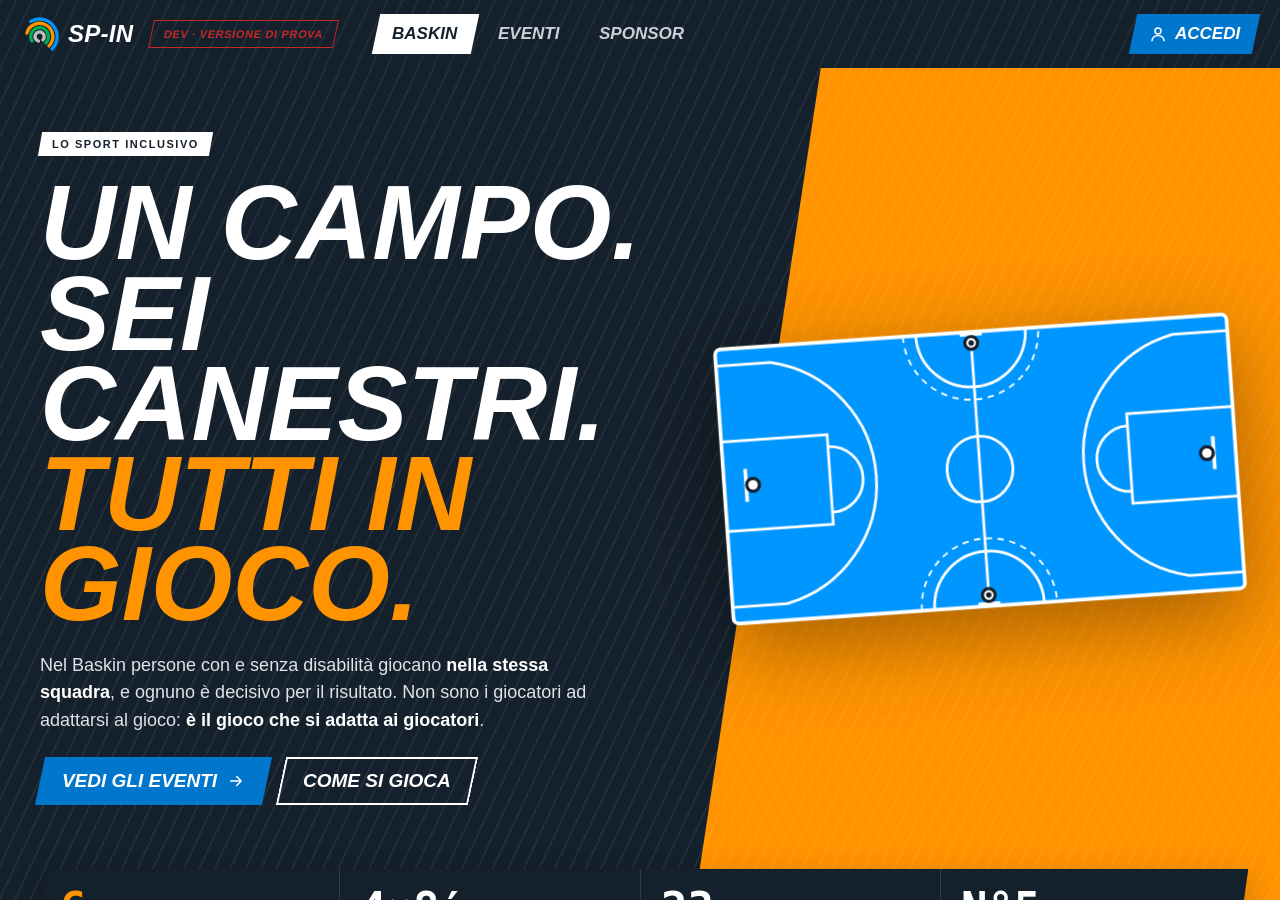
==== index.html @ 98b5864c "DEV 1.31.2-dev.2" ====
<!doctype html>
<!-- SP-IN · Copyright (c) 2026 Diego Cavalli. Tutti i diritti riservati. Autore: Diego Cavalli. È vietato copiare, modificare, distribuire o usare questo codice, in tutto o in parte, senza l'autorizzazione scritta dell'autore. -->
<html lang="it">
<head>
<meta charset="utf-8">
<meta name="viewport" content="width=device-width, initial-scale=1, viewport-fit=cover, user-scalable=no">
<title>SP-IN DEV</title>
<meta name="robots" content="noindex, nofollow">
<meta name="author" content="Diego Cavalli">
<meta name="copyright" content="© 2026 Diego Cavalli. Tutti i diritti riservati.">
<meta name="description" content="Amichevoli, tornei e campionati.">
<meta name="theme-color" content="#FFFFFF">
<meta name="mobile-web-app-capable" content="yes">
<meta name="apple-mobile-web-app-capable" content="yes">
<meta name="apple-mobile-web-app-title" content="SP-IN DEV">
<meta name="apple-mobile-web-app-status-bar-style" content="default">
<meta name="format-detection" content="telephone=no">
<link rel="manifest" href="manifest.webmanifest">
<link rel="icon" type="image/png" sizes="32x32" href="icons/dev/favicon-32.png">
<link rel="apple-touch-icon" href="icons/dev/apple-touch-icon.png">
<link rel="stylesheet" href="design-system/tokens.css">
<link rel="stylesheet" href="design-system/components.css">
<link rel="stylesheet" href="styles.css">
<link rel="stylesheet" href="platform.css">
<link rel="stylesheet" href="design-system/event-poster.css">
<link rel="stylesheet" href="design-system/events-tab.css">
<link rel="stylesheet" href="design-system/competition-page.css">
<link rel="stylesheet" href="design-system/landing.css">
<link rel="stylesheet" href="design-system/app-shell.css">
</head>
<body>
<div id="app"><div id="splash" style="position:fixed;inset:0;display:flex;flex-direction:column;align-items:center;justify-content:center;gap:14px;font:16px system-ui,-apple-system,sans-serif;color:#5A6670;text-align:center;padding:24px"><img src="icons/logo.png" alt="" width="88" height="88" style="opacity:.9"><span id="splash-t">Caricamento…</span></div></div>
<script>
/* Avvio sicuro (dalla 1.13.4 / 1.2.3): se l'app non parte entro 20 s (su iPad, dalla Home, a volte il database non si apre
   o un file non arriva) compare un messaggio con "Riprova" invece della pagina bianca. */
window.__bootT=setTimeout(function(){if(window.__booted)return;window.__bootFail&&window.__bootFail('avvio lento');
  if(window.__bootFail)return;var t=document.getElementById('splash-t');if(t)t.innerHTML='L\u2019app non si è aperta.<br><button onclick="location.reload()" style="margin-top:14px;font:inherit;font-weight:700;padding:12px 22px;border-radius:999px;border:0;background:#0077CC;color:#fff">Riprova</button>';},20000);
</script>
<div class="ov" id="ov" hidden></div>
<div id="rv"></div>
<div class="toasts" id="toasts"></div>
<script src="vendor/pdf-lib.min.js"></script>
<script src="design-system/event-poster.js"></script>
<script src="design-system/events-tab.js"></script>
<script src="design-system/competition-page.js"></script>
<script src="design-system/landing.js"></script>
<script src="app.js"></script>
</body>
</html>
---- design-system/tokens.css ----
/* SP-IN — tokens.css, generato da design-system/tokens.json.
   Includilo PRIMA di styles.css e platform.css. Non modificare a mano: si cambia tokens.json nel design system SP-IN e si rigenera. */

:root{
  --bg:#f4f6f7;
  --surface:#ffffff;
  --sunk:#e9ecef;
  --line:#d9dcdf;
  --line-strong:#848e97;
  --ink:#14202b;
  --muted:#5a6670;
  --primary:#0077cc;
  --primary-hover:#0063aa;
  --primary-soft:#dcefff;
  --primary-fill:#0077cc;
  --accent:var(--brand-orange);
  --accent-hover:#e08000;
  --accent-ink:#14202b;
  --focus:var(--brand-blue);
  --ok:#007a3d;
  --ok-soft:#ddf5e7;
  --ok-fill:#007a3d;
  --warn:#9a5800;
  --warn-soft:#ffefd9;
  --warn-fill:#9a5800;
  --crit:#c62828;
  --crit-soft:#fde4e2;
  --crit-fill:#c62828;
  --on-fill:#ffffff;
  --A:var(--primary);
  --A-soft:#dcefff;
  --A-ink:#a8540a;
  --B:var(--accent-hover);
  --B-soft:#ffefd9;
  --B-ink:#0b6e60;
  --scorebox:#14202b;
  --A-sb:#f0913a;
  --B-sb:#2bb39f;
  --blue:#1c3faa;
  --brand-blue:#0096ff;
  --brand-orange:#ff9300;
  --brand-green:#00b050;
  --brand-grey:#bfbfbf;
  --bm1:#5aa9e6;
  --bm3:#9aa6b0;
  --bm5:#2e9e6a;
  --shadow-1:0 1px 2px rgba(20,32,43,.06),0 1px 1px rgba(20,32,43,.04);
  --shadow-2:0 4px 12px rgba(20,32,43,.08),0 1px 3px rgba(20,32,43,.06);
  --shadow-3:0 16px 40px rgba(20,32,43,.16),0 4px 10px rgba(20,32,43,.08);
}
@media (prefers-color-scheme: dark){
  :root:not([data-theme="light"]){color-scheme:dark;
  --bg:#0e161d;
  --surface:#14202b;
  --sunk:#0b1218;
  --line:#2a3946;
  --line-strong:#617080;
  --ink:#e9ecef;
  --muted:#9aa6b0;
  --primary:#1a8ce6;
  --primary-hover:#3daeff;
  --primary-soft:#0e2c44;
  --primary-fill:#1a8ce6;
  --accent-hover:#ffa733;
  --accent-ink:#14202b;
  --ok:#2fc774;
  --ok-soft:#0f2e1d;
  --ok-fill:#2fc774;
  --warn:#ffb347;
  --warn-soft:#3a2810;
  --warn-fill:#ffb347;
  --crit:#f2685e;
  --crit-soft:#3a1614;
  --crit-fill:#e72113;
  --on-fill:#ffffff;
  --A:var(--primary-hover);
  --A-soft:#0e2c44;
  --A-ink:#f0913a;
  --B-soft:#3a2810;
  --B-ink:#2bb39f;
  --scorebox:#14202b;
  --A-sb:#f0913a;
  --B-sb:#2bb39f;
  --blue:#7c98f2;
  --bm1:#9bcbf2;
  --bm3:#5a6670;
  --bm5:#4cc88e;
  --shadow-1:0 1px 2px rgba(0,0,0,.3);
  --shadow-2:0 4px 12px rgba(0,0,0,.35);
  --shadow-3:0 16px 40px rgba(0,0,0,.5);
  }
}
:root[data-theme="dark"]{color-scheme:dark;
  --bg:#0e161d;
  --surface:#14202b;
  --sunk:#0b1218;
  --line:#2a3946;
  --line-strong:#617080;
  --ink:#e9ecef;
  --muted:#9aa6b0;
  --primary:#1a8ce6;
  --primary-hover:#3daeff;
  --primary-soft:#0e2c44;
  --primary-fill:#1a8ce6;
  --accent-hover:#ffa733;
  --accent-ink:#14202b;
  --ok:#2fc774;
  --ok-soft:#0f2e1d;
  --ok-fill:#2fc774;
  --warn:#ffb347;
  --warn-soft:#3a2810;
  --warn-fill:#ffb347;
  --crit:#f2685e;
  --crit-soft:#3a1614;
  --crit-fill:#e72113;
  --on-fill:#ffffff;
  --A:var(--primary-hover);
  --A-soft:#0e2c44;
  --A-ink:#f0913a;
  --B-soft:#3a2810;
  --B-ink:#2bb39f;
  --scorebox:#14202b;
  --A-sb:#f0913a;
  --B-sb:#2bb39f;
  --blue:#7c98f2;
  --bm1:#9bcbf2;
  --bm3:#5a6670;
  --bm5:#4cc88e;
  --shadow-1:0 1px 2px rgba(0,0,0,.3);
  --shadow-2:0 4px 12px rgba(0,0,0,.35);
  --shadow-3:0 16px 40px rgba(0,0,0,.5);
}

/* scale: corpi, spazi, raggi, larghezze, font */
:root{
  --space-2:2px;
  --space-4:4px;
  --space-8:8px;
  --space-12:12px;
  --space-16:16px;
  --space-20:20px;
  --space-24:24px;
  --space-32:32px;
  --space-40:40px;
  --space-48:48px;
  --radius-xs:4px;
  --radius-sm:8px;
  --radius-md:12px;
  --radius-lg:16px;
  --radius-xl:24px;
  --radius-pill:999px;
  --radius-round:50%;
  --display-w:87.5%;
  --num-w:75%;
  --fs-11:11px;
  --fs-12:12px;
  --fs-13:13px;
  --fs-14:14px;
  --fs-15:15px;
  --fs-17:17px;
  --fs-20:20px;
  --fs-24:24px;
  --fs-30:30px;
  --fs-42:42px;
  --fs-60:60px;
  --font-display:"Archivo", "Helvetica Neue", Helvetica, Arial, system-ui, sans-serif;
  --font-body:"Archivo", "Helvetica Neue", Helvetica, Arial, system-ui, -apple-system, "Segoe UI", sans-serif;
  --font-mono:"JetBrains Mono", ui-monospace, Menlo, monospace;
}

/* compatibilità: i nomi vecchi puntano ai nuovi. Toglili man mano che il codice usa i nomi nuovi. */
:root{
  --A-tx:var(--A-ink);
  --B-tx:var(--B-ink);
  --display:var(--font-display);
  --body:var(--font-body);
  --mono:var(--font-mono);
  --ease:cubic-bezier(.2,.8,.2,1);
}
---- design-system/components.css ----
/* SP-IN — componenti. Una sola definizione per componente; ogni valore viene da tokens.css (colori, --fs-*, --space-*, --radius-*). */
:root{--ease:cubic-bezier(.2,.8,.2,1);--display:var(--font-display);--body:var(--font-body);--mono:var(--font-mono)}

/* base */
body{font-family:var(--body);font-size:var(--fs-15);line-height:1.3;color:var(--ink);background:var(--bg)}
button{font:inherit;color:inherit;cursor:pointer;touch-action:manipulation}
:is(button,input,select,textarea,a):focus-visible{outline:3px solid var(--focus);outline-offset:2px}
.lbl{font-size:var(--fs-11);font-weight:700;letter-spacing:.14em;text-transform:uppercase;color:var(--muted)}

/* Button */
.btn{display:inline-flex;align-items:center;justify-content:center;gap:var(--space-8);height:44px;padding:0 var(--space-20);border:1.5px solid var(--line-strong);border-radius:var(--radius-pill);background:var(--surface);color:var(--ink);font-size:var(--fs-15);font-weight:700;white-space:nowrap;transition:background-color .12s var(--ease),border-color .12s var(--ease),transform .12s var(--ease)}
.btn svg{width:18px;height:18px}
.btn:active:not([disabled]){transform:scale(.97)}
.btn[disabled]{opacity:.45;cursor:not-allowed}
.btn.big{height:52px;font-size:var(--fs-17)}
.btn.primary{background:var(--primary-fill);border-color:var(--primary-fill);color:var(--on-fill)}
.btn:is(.primary,.go,.danger):hover:not([disabled]){filter:brightness(.85)}
.btn.accent{background:var(--accent);border-color:var(--accent);color:var(--accent-ink)}
.btn.accent:hover:not([disabled]){background:var(--accent-hover);border-color:var(--accent-hover)}
.btn.go{background:var(--ok-fill);border-color:var(--ok-fill);color:var(--on-fill)}
.btn.danger{background:var(--crit-fill);border-color:var(--crit-fill);color:var(--on-fill)}
.btn.ghost{background:transparent;border-color:transparent;color:var(--primary)}

/* Chip */
.chip{display:inline-flex;align-items:center;gap:var(--space-4);padding:var(--space-4) var(--space-8);border-radius:var(--radius-pill);background:var(--sunk);color:var(--muted);font-size:var(--fs-12);font-weight:700;letter-spacing:.02em;white-space:nowrap}
.chip.ok{background:var(--ok-soft);color:var(--ok)}
.chip.warn{background:var(--warn-soft);color:var(--warn)}
.chip.crit{background:var(--crit-soft);color:var(--crit)}
.chip.pre{background:var(--primary-soft);color:var(--primary-hover);padding:2px var(--space-8);font-size:var(--fs-11);margin-left:var(--space-4)}

/* Card */
.card{background:var(--surface);border:1px solid var(--line);border-radius:var(--radius-lg);padding:var(--space-20);box-shadow:var(--shadow-1)}

/* Field */
.field{display:flex;flex-direction:column;gap:var(--space-4);min-width:0}
.field label{font-size:var(--fs-12);font-weight:700;color:var(--muted)}
.field :is(input,select,textarea){width:100%;min-width:0;height:44px;padding:0 var(--space-12);border:1.5px solid var(--line-strong);border-radius:var(--radius-md);background:var(--surface);color:var(--ink);font:inherit}
.field textarea{height:auto;padding:var(--space-8) var(--space-12);line-height:1.4;resize:none}
.field :is(input,select,textarea):focus{outline:none;border-color:var(--focus);box-shadow:0 0 0 3px var(--primary-soft)}

/* Segmented */
.seg{display:inline-flex;border:1px solid var(--line-strong);border-radius:var(--radius-sm);overflow:hidden}
.seg button{height:34px;min-width:34px;padding:0 var(--space-8);border:0;background:transparent;color:var(--muted);font-size:var(--fs-13);font-weight:700}
.seg button[aria-pressed="true"]{background:var(--primary-fill);color:var(--on-fill)}
.seg.tabs{display:flex;width:100%;gap:var(--space-4);padding:var(--space-4);border:0;border-radius:var(--radius-md);background:var(--sunk)}
.seg.tabs button{flex:1;height:40px;border-radius:var(--radius-sm);font-size:var(--fs-14)}
.seg.tabs button[aria-pressed="true"]{background:var(--surface);color:var(--primary-hover);box-shadow:var(--shadow-1)}

/* TabBar */
.tabbar{display:grid;grid-template-columns:repeat(4,1fr);background:var(--surface);border-top:1px solid var(--line)}
.tabbar a{display:flex;flex-direction:column;align-items:center;gap:var(--space-2);padding:var(--space-8) 0;color:var(--muted);text-decoration:none;font-size:var(--fs-12);font-weight:700}
.tabbar a svg{width:24px;height:24px}
.tabbar a[aria-current="page"]{color:var(--primary)}

/* TopBar */
.pbar{display:flex;align-items:center;gap:var(--space-12);height:60px;padding:0 var(--space-16);background:var(--surface);border-bottom:1px solid var(--line)}
.pbar .brand{display:flex;align-items:center;gap:var(--space-8);color:var(--ink);text-decoration:none;min-width:0}
.pbar .logo{width:40px;height:40px;flex:none}
.pbar .bt{display:flex;flex-direction:column;line-height:1.1;min-width:0}
.pbar .bt b{font-family:var(--display);font-stretch:var(--display-w);font-size:var(--fs-20);font-weight:800;white-space:nowrap}
.pbar .sp{flex:1}

/* Scoreline (dentro la scorebox, scura in entrambi i temi) */
.scorebox{display:flex;flex-direction:column;align-items:center;gap:var(--space-8);padding:var(--space-12);border-radius:var(--radius-lg);background:var(--scorebox);color:var(--on-fill)}
.scoreline{display:grid;grid-template-columns:1fr auto 1fr;align-items:end;gap:var(--space-8);width:100%}
.scoreline .s{display:flex;flex-direction:column;align-items:center}
.scoreline .s small{font-size:var(--fs-12);font-weight:700;letter-spacing:.08em;text-transform:uppercase}
/* nomi sopra il punteggio: colore maglia chiaro (--A-dk da setTeamColors), la scorebox è scura in entrambi i temi */
.sA small{color:var(--A-dk,var(--A-sb))} .sB small{color:var(--B-dk,var(--B-sb))}
.scoreline .s b{font-family:var(--mono);font-size:var(--fs-60);line-height:.9;letter-spacing:-.04em;font-variant-numeric:tabular-nums}
.scoreline .c{font-family:var(--mono);font-size:var(--fs-42);line-height:1;opacity:.5;padding-bottom:var(--space-4)}

/* Tile (giocatore nel referto) */
.tile{position:relative;display:flex;flex-direction:column;gap:clamp(var(--space-2),.45vh,var(--space-4));min-width:0;min-height:clamp(84px,14vh,118px);padding:clamp(var(--space-4),.9vh,var(--space-8)) var(--space-12);border:2px solid var(--line-strong);border-radius:var(--radius-md);background:var(--surface);text-align:left;overflow:hidden}
.tile .top{display:flex;align-items:flex-start;justify-content:space-between;gap:var(--space-4)}
.tile .big{font-family:var(--mono);font-size:clamp(var(--fs-30),4.6vh,var(--fs-42));font-weight:700;line-height:.9;letter-spacing:-.04em;font-variant-numeric:tabular-nums}
.tile .pn{font-size:var(--fs-14);font-weight:700;white-space:nowrap;overflow:hidden;text-overflow:ellipsis}
.tile .rl{padding:2px var(--space-4);border-radius:var(--radius-xs);background:var(--sunk);color:var(--muted);font-size:var(--fs-11);font-weight:700}
.tile .meta{display:flex;align-items:center;justify-content:space-between;gap:var(--space-8);margin-top:auto}
.tile .pts{font-family:var(--mono);font-size:var(--fs-17);font-weight:700}
/* decina nel colore del contorno delle card in campo (colore maglia da setTeamColors) */
.tA .tile .big b{color:color-mix(in srgb,var(--A) 55%,var(--line))} .tB .tile .big b{color:color-mix(in srgb,var(--B) 55%,var(--line))}
.tile.sm{min-height:clamp(52px,8.6vh,72px);padding:var(--space-4) var(--space-8);background:var(--sunk);border-color:transparent}
.tile.sm .big{font-size:clamp(var(--fs-20),3.2vh,var(--fs-24))}
.tile.todo{border-style:dashed;border-color:var(--warn);background:var(--warn-soft)}
.tile.out{border-color:var(--crit);background:var(--crit-soft)}
.tile.out .big{opacity:.55;text-decoration:line-through 3px var(--crit)}
.tile .flag{position:absolute;bottom:var(--space-8);right:var(--space-8);padding:2px var(--space-4);border-radius:var(--radius-xs);font-size:var(--fs-11);font-weight:700}
.tile .flag.w{background:var(--warn-fill);color:var(--on-fill)}
.tile .flag.c{background:var(--crit-fill);color:var(--on-fill)}

/* Toast */
.toast{display:inline-block;max-width:560px;padding:var(--space-12) var(--space-20);border-radius:var(--radius-pill);background:var(--ink);color:var(--surface);font-size:var(--fs-14);font-weight:700;text-align:center;box-shadow:var(--shadow-3)}
.toast.ok{background:var(--ok-fill);color:var(--on-fill)}
.toast.warn{background:var(--warn-fill);color:var(--on-fill)}
.toast.crit{background:var(--crit-fill);color:var(--on-fill)}

/* Sheet (dialogo) */
.sheet{display:flex;flex-direction:column;gap:var(--space-16);width:min(760px,calc(100vw - 24px));max-height:92%;overflow:auto;padding:var(--space-20) var(--space-24) var(--space-24);border-radius:var(--radius-xl) var(--radius-xl) 0 0;background:var(--surface);box-shadow:var(--shadow-3)}
.sheet.center{width:min(560px,calc(100vw - 24px));border-radius:var(--radius-xl)}
.sheet h3{margin:0;font-family:var(--display);font-stretch:var(--display-w);font-size:var(--fs-20)}
.sheet .acts{display:flex;justify-content:flex-end;gap:var(--space-8)}

/* Table */
.tbl{width:100%;border-collapse:separate;border-spacing:0;overflow:hidden;border:1px solid var(--line);border-radius:var(--radius-md);background:var(--surface)}
.tbl th{padding:var(--space-8);background:var(--sunk);color:var(--muted);font-size:var(--fs-11);font-weight:700;letter-spacing:.08em;text-transform:uppercase;text-align:left}
.tbl td{padding:var(--space-8);border-top:1px solid var(--line);vertical-align:middle}
.tbl td.n{font-family:var(--mono);font-weight:700;text-align:right;font-variant-numeric:tabular-nums}

/* Icon */
.ico{width:24px;height:24px;flex:none}
---- styles.css ----
/* SP-IN · Copyright (c) 2026 Diego Cavalli. Tutti i diritti riservati.
   Autore: Diego Cavalli. È vietato copiare, modificare, distribuire o usare questo codice, in tutto o in parte, senza l'autorizzazione scritta dell'autore. */
@font-face{font-family:"Archivo";font-weight:100 900;font-stretch:62% 125%;font-display:swap;src:url(fonts/archivo.woff2) format("woff2")}
@font-face{font-family:"JetBrains Mono";font-weight:100 800;font-display:swap;src:url(fonts/jetbrains-mono.woff2) format("woff2")}

:root{
  --top-extra:0px;--top-pad:calc(env(safe-area-inset-top,0px) + var(--top-extra,0px));
}
*{box-sizing:border-box;-webkit-tap-highlight-color:transparent}
html,body{margin:0;height:100%;overflow:hidden;background:var(--bg);color:var(--ink);overscroll-behavior:none}
body{font-family:var(--font-body);font-size:var(--fs-15);line-height:1.3;-webkit-user-select:none;user-select:none;-webkit-text-size-adjust:100%}
input,textarea,select{-webkit-user-select:text;user-select:text}
button{font:inherit;color:inherit;cursor:pointer;touch-action:manipulation}
button:focus-visible,input:focus-visible,select:focus-visible,textarea:focus-visible{outline:3px solid var(--focus);outline-offset:2px}
#app{position:fixed;inset:0;display:flex;flex-direction:column;padding:var(--top-pad) env(safe-area-inset-right,0px) env(safe-area-inset-bottom,0px) env(safe-area-inset-left,0px);background:var(--bg)}
#app>*{flex:none}
#app>.fill{flex:1;min-height:0}
/* ---------- App primitives ---------- */
.statusbar{height:24px;display:flex;justify-content:space-between;align-items:center;padding:0 var(--space-24);font-size:var(--fs-12);font-weight:700;color:var(--ink)}
.appbar{height:60px;display:flex;align-items:center;gap:var(--space-16);padding:0 var(--space-16);border-bottom:1px solid var(--line);background:var(--surface)}
.mark{width:34px;height:34px;border-radius:var(--radius-sm);background:var(--ink);color:var(--surface);display:grid;place-items:center;font-family:var(--font-display);font-stretch:var(--display-w);font-weight:700;font-size:var(--fs-20)}
.apptitle{display:flex;flex-direction:column;line-height:1.15}
.apptitle b{font-size:var(--fs-17)}
.apptitle small{color:var(--muted);font-size:var(--fs-12)}
.grow{flex:1}







.saved{font-size:var(--fs-12);color:var(--muted);display:flex;align-items:center;gap:var(--space-8)}
.saved i{width:8px;height:8px;border-radius:var(--radius-round);background:var(--ok);display:inline-block}




.pendot{width:10px;height:10px;border-radius:var(--radius-round);display:inline-block;flex:none}
.pendot.red{background:var(--crit)} .pendot.blue{background:var(--blue)}

.num{font-family:var(--font-display);font-stretch:var(--display-w);font-variant-numeric:tabular-nums}

/* ---------- Home ---------- */
.home{padding:var(--space-32) var(--space-40);display:grid;grid-template-columns:1.25fr 1fr;gap:var(--space-32);}
.home h2{font-family:var(--font-display);font-stretch:var(--display-w);font-size:var(--fs-30);margin:0 0 var(--space-4)}

.live-card{display:flex;flex-direction:column;gap:var(--space-16);border:2px solid var(--ink)}
.lc-teams{display:grid;grid-template-columns:1fr auto 1fr;align-items:center;gap:var(--space-16)}
.lc-teams .t{display:flex;flex-direction:column;gap:var(--space-2)}
.lc-teams .t:last-child{text-align:right}
.lc-teams b.n{font-family:var(--font-display);font-stretch:var(--display-w);font-size:var(--fs-60);line-height:.9}
.list{display:flex;flex-direction:column;gap:var(--space-12)}
.row{display:flex;align-items:center;gap:var(--space-16);padding:var(--space-12) var(--space-16);border:1px solid var(--line);border-radius:var(--radius-md);background:var(--surface)}
.row .d{font-family:var(--font-display);font-stretch:var(--display-w);font-size:var(--fs-20);font-weight:700;width:52px;text-align:center;line-height:1}
.row .d small{display:block;font-size:var(--fs-12);font-family:var(--font-body);color:var(--muted);font-weight:400}

/* ---------- Setup ---------- */
.setup{display:grid;grid-template-columns:230px 1fr;}
.steps{border-right:1px solid var(--line);padding:var(--space-20) var(--space-16);display:flex;flex-direction:column;gap:var(--space-8);background:var(--surface)}
.step{display:flex;gap:var(--space-12);align-items:center;padding:var(--space-12) var(--space-12);border-radius:var(--radius-md);border:0;background:transparent;text-align:left;font-weight:700}
.step .n{width:26px;height:26px;border-radius:var(--radius-round);display:grid;place-items:center;background:var(--sunk);font-size:var(--fs-13);flex:none}
.step[aria-current="true"]{background:var(--sunk)}
.step[aria-current="true"] .n{background:var(--ink);color:var(--surface)}
.step.done .n{background:var(--ok);color:var(--on-fill)}
.step small{display:block;font-weight:400;color:var(--muted);font-size:var(--fs-12)}
.pane{display:flex;flex-direction:column;min-height:0}
.pane-body{flex:1;overflow:auto;padding:var(--space-20) var(--space-24);display:flex;flex-direction:column;gap:var(--space-16)}
.pane-foot{height:68px;border-top:1px solid var(--line);display:flex;align-items:center;gap:var(--space-12);padding:0 var(--space-20);background:var(--surface)}
.pane h2{font-family:var(--font-display);font-stretch:var(--display-w);font-size:var(--fs-30);margin:0}
.form{display:grid;grid-template-columns:repeat(6,1fr);gap:var(--space-16)}


.tbl input,.tbl select{height:44px;border:1.5px solid var(--line-strong);border-radius:var(--radius-md);padding:0 var(--space-12);background:var(--surface);color:var(--ink);font:inherit}

.span2{grid-column:span 2}.span3{grid-column:span 3}.span4{grid-column:span 4}.span6{grid-column:span 6}
.import{display:flex;gap:var(--space-12);flex-wrap:wrap}
.roster{display:grid;grid-template-columns:1fr 280px;gap:var(--space-16);min-height:0}



.tbl input{height:36px;width:100%;padding:0 var(--space-8)}
.tbl input.nn{width:52px;text-align:center;font-family:var(--font-display);font-stretch:var(--display-w);font-size:var(--fs-20);font-weight:700}
.tbl select{height:36px;padding:0 var(--space-8)}



.der{display:inline-flex;gap:var(--space-4)}
.der button{border:1px solid var(--line);background:transparent;border-radius:var(--radius-sm);height:30px;padding:0 var(--space-8);font-size:var(--fs-12);font-weight:700;color:var(--muted)}
.der button[aria-pressed="true"]{background:var(--warn-soft);border-color:var(--warn);color:var(--warn)}
.x{border:0;background:transparent;color:var(--muted);width:32px;height:32px;border-radius:var(--radius-sm);font-size:var(--fs-17)}
.checks{display:flex;flex-direction:column;gap:var(--space-8)}
.ck{display:flex;gap:var(--space-8);align-items:flex-start;font-size:var(--fs-13);line-height:1.35}
.ck .ic{width:20px;height:20px;border-radius:var(--radius-round);flex:none;display:grid;place-items:center;font-size:var(--fs-12);font-weight:700;color:var(--on-fill);background:var(--ok)}
.ck.bad .ic{background:var(--crit)} .ck.wrn .ic{background:var(--warn)}
.lineups{display:grid;grid-template-columns:1fr 1fr;gap:var(--space-20)}
.pick{display:grid;grid-template-columns:repeat(3,1fr);gap:var(--space-8)}
.pk{border:2px solid var(--line);background:var(--surface);border-radius:var(--radius-md);padding:var(--space-8) var(--space-12);text-align:left;display:flex;gap:var(--space-12);align-items:center;min-height:56px}
.pk b{font-family:var(--font-display);font-stretch:var(--display-w);font-size:var(--fs-24);line-height:1;width:34px}
.pk small{display:block;color:var(--muted);font-size:var(--fs-12)}
.pk[aria-pressed="true"].tA{border-color:var(--A);background:var(--A-soft)}
.pk[aria-pressed="true"].tB{border-color:var(--B);background:var(--B-soft)}

/* ---------- Live ---------- */
.qpills{display:flex;gap:var(--space-4);background:var(--sunk);padding:var(--space-4);border-radius:var(--radius-md)}
.qp{height:36px;min-width:52px;border-radius:var(--radius-sm);display:flex;align-items:center;justify-content:center;gap:var(--space-8);font-weight:700;font-size:var(--fs-14);color:var(--muted)}
.qp.cur{background:var(--surface);color:var(--ink);box-shadow:0 1px 2px rgba(0,0,0,.08)}
.qp.past{color:var(--ink)}
.live{display:grid;grid-template-columns:1fr 250px 1fr;gap:var(--space-12);padding:var(--space-12);}
.team{background:var(--surface);border:1px solid var(--line);border-radius:var(--radius-lg);padding:var(--space-12);display:flex;flex-direction:column;gap:var(--space-12);min-height:0;overflow:auto}
.thead{display:flex;align-items:center;gap:var(--space-12)}
.sw{width:14px;height:40px;border-radius:var(--radius-xs);flex:none}
.tA .sw{background:var(--A)} .tB .sw{background:var(--B)}
.tname{display:flex;flex-direction:column;line-height:1.15;min-width:0}
.tname b{font-size:var(--fs-17);white-space:nowrap;overflow:hidden;text-overflow:ellipsis}
.tname small{color:var(--muted);font-size:var(--fs-12)}
.tbtn{height:44px;border:1px solid var(--line);background:var(--surface);border-radius:var(--radius-md);padding:0 var(--space-12);display:flex;align-items:center;gap:var(--space-8);font-weight:700;font-size:var(--fs-13)}
.tobox{display:inline-flex;gap:var(--space-4)}
.tobox i{width:12px;height:12px;border-radius:var(--radius-xs);border:2px solid var(--ink);display:inline-block}
.tobox i.used{background:var(--ink)}
.comp{display:flex;flex-wrap:wrap;gap:var(--space-4)}
.oncourt{display:grid;grid-template-columns:repeat(3,1fr);gap:var(--space-8)}
.bench{display:grid;grid-template-columns:repeat(4,1fr);gap:var(--space-8)}

.tA .oncourt .tile{border-color:color-mix(in srgb,var(--A) 55%,var(--line))}
.tB .oncourt .tile{border-color:color-mix(in srgb,var(--B) 55%,var(--line))}


 
.tile .big b{font-weight:700}


.tile .cap{font-size:var(--fs-11);font-weight:700;border-radius:var(--radius-sm);padding:var(--space-2) var(--space-4);border:1px solid var(--line);margin-left:var(--space-4)}

.pips{display:inline-flex;gap:var(--space-4)}
.pips i{width:9px;height:9px;border-radius:var(--radius-round);border:1.5px solid var(--muted);display:inline-block}
.pips i.on{background:var(--crit);border-color:var(--crit)}
.cnt{font-size:var(--fs-12);font-weight:700;color:var(--muted);display:inline-flex;gap:var(--space-2);align-items:center}
.cnt i{width:12px;height:6px;border-radius:var(--radius-xs);background:var(--line);display:inline-block}
.cnt i.on{background:var(--ink)}
.cnt.full{color:var(--crit)} .cnt.full i.on{background:var(--crit)}



.tile.sm .pn{font-size:var(--fs-12);color:var(--muted)}
.tile.sm.todo{border:2px dashed var(--warn);background:var(--warn-soft)}
.tile .nf{font-size:var(--fs-11);font-weight:700;color:var(--warn)}




.center{display:flex;flex-direction:column;gap:var(--space-12);min-height:0}






 
.partial{font-size:var(--fs-12);opacity:.85;display:flex;align-items:center;gap:var(--space-8)}
.log{flex:1;background:var(--surface);border:1px solid var(--line);border-radius:var(--radius-lg);display:flex;flex-direction:column;min-height:0}
.log-h{display:flex;justify-content:space-between;align-items:center;padding:var(--space-12) var(--space-12);border-bottom:1px solid var(--line)}
.log-l{flex:1;overflow:auto;padding:var(--space-4) 0}
.ev{display:grid;grid-template-columns:12px 1fr auto;gap:var(--space-8);align-items:center;padding:var(--space-8) var(--space-12) var(--space-8) var(--space-12);font-size:var(--fs-13);border-bottom:1px solid var(--sunk)}
.ev .tg{font-size:var(--fs-11);font-weight:700;padding:var(--space-2) var(--space-4);border-radius:var(--radius-xs);margin-right:var(--space-4)}
.ev .tg.A{background:var(--A-soft);color:var(--A-ink)} .ev .tg.B{background:var(--B-soft);color:var(--B-ink)}
.ev .sc{font-family:var(--font-display);font-stretch:var(--display-w);font-weight:700;font-size:var(--fs-15);color:var(--muted)}
.ev .fix{border:0;background:transparent;color:var(--muted);font-size:var(--fs-12);font-weight:700;text-decoration:underline;padding:var(--space-2) 0}
.ev.void .tx{text-decoration:line-through;color:var(--muted)}
.ev .sub{display:block;font-size:var(--fs-11);color:var(--muted)}
.ev.void .sub{text-decoration:none;color:var(--warn);font-weight:700}
.reminder{font-size:var(--fs-12);color:var(--warn);background:var(--warn-soft);border-radius:var(--radius-md);padding:var(--space-8) var(--space-12);line-height:1.35}

/* ---------- Overlays ---------- */
.ov{position:fixed;inset:0;z-index:20;display:flex;align-items:flex-end;justify-content:center}
.ov[hidden]{display:none}
.scrim{position:absolute;inset:0;background:rgba(10,16,22,.45)}


@keyframes up{from{transform:translateY(24px);opacity:.6}to{transform:none;opacity:1}}
@media (prefers-reduced-motion:reduce){.sheet{animation:none}}
.sh-h{display:flex;align-items:center;gap:var(--space-16)}
.sh-h .big{font-family:var(--font-display);font-stretch:var(--display-w);font-weight:700;font-size:var(--fs-60);line-height:.85}
.sh-h .who{display:flex;flex-direction:column;gap:var(--space-4)}
.sh-h .who b{font-size:var(--fs-20)}
.grab{width:44px;height:5px;border-radius:var(--radius-xs);background:var(--line);align-self:center;margin-top:calc(-1 * var(--space-8))}
.acts{display:grid;gap:var(--space-12)}
.act{border:2px solid var(--line);background:var(--surface);border-radius:var(--radius-md);min-height:74px;display:flex;flex-direction:column;align-items:center;justify-content:center;gap:var(--space-2);font-weight:700}
.act b{font-family:var(--font-display);font-stretch:var(--display-w);font-size:var(--fs-30);line-height:.9}
.act small{font-size:var(--fs-12);color:var(--muted);font-weight:700}
.act.pts{border-color:var(--ink)}
.act.miss{border-style:dashed}
.act[disabled]{opacity:.35;cursor:not-allowed}
.fouls{display:grid;grid-template-columns:repeat(9,1fr);gap:var(--space-8)}
.fl{height:54px;border:2px solid var(--line);border-radius:var(--radius-md);background:var(--surface);font-family:var(--font-display);font-stretch:var(--display-w);font-weight:700;font-size:var(--fs-20)}
.fl small{display:block;font-family:var(--font-body);font-size:var(--fs-11);color:var(--muted);font-weight:700}
.limit{background:var(--crit-soft);color:var(--crit);border-radius:var(--radius-md);padding:var(--space-12) var(--space-12);font-size:var(--fs-14);display:flex;gap:var(--space-12);align-items:center;justify-content:space-between}
.sublist{display:grid;grid-template-columns:repeat(2,1fr);gap:var(--space-8)}
.so{border:2px solid var(--line);background:var(--surface);border-radius:var(--radius-md);padding:var(--space-12) var(--space-12);display:flex;align-items:center;gap:var(--space-12);text-align:left}
.so b{font-family:var(--font-display);font-stretch:var(--display-w);font-size:var(--fs-30);line-height:1;width:40px}
.so .why{font-size:var(--fs-12);color:var(--muted)}
.so.bad{opacity:.5;cursor:not-allowed}
.so.bad .why{color:var(--crit)}
.so.good .why{color:var(--ok);font-weight:700}
.alert{border-radius:var(--radius-xl);align-self:center;width:560px;text-align:center;align-items:center;border:4px solid var(--crit)}
.alert .paddle{width:120px;height:120px;border-radius:var(--radius-round);background:var(--crit-fill);color:var(--on-fill);display:grid;place-items:center;font-family:var(--font-display);font-stretch:var(--display-w);font-size:var(--fs-60);font-weight:700}
.toasts{position:fixed;top:calc(70px + env(safe-area-inset-top,0px));left:50%;transform:translateX(-50%);display:flex;flex-direction:column;gap:var(--space-8);z-index:40;pointer-events:none;align-items:center}





/* ---------- Referto viewer ---------- */
.rv{position:fixed;inset:0;z-index:30;background:var(--sunk);display:flex;flex-direction:column}
.rv-bar{height:60px;display:flex;align-items:center;gap:var(--space-12);padding:0 var(--space-16);background:var(--surface);border-bottom:1px solid var(--line)}
.rv-body{flex:1;overflow:auto;padding:var(--space-20);display:flex;justify-content:center;align-items:flex-start;-webkit-overflow-scrolling:touch}
.paper{position:relative;width:100%;max-width:900px;aspect-ratio:595.3/841.9;background:#fff;box-shadow:0 4px 18px rgba(0,0,0,.18);flex:none}
.paper img,.paper svg{position:absolute;inset:0;width:100%;height:100%;display:block}
.rv-body.zoomed .paper{max-width:none;width:1500px}

/* ---------- End / sign / done ---------- */
.two{display:grid;grid-template-columns:1.1fr 1fr;gap:var(--space-20);padding:var(--space-20) var(--space-24);overflow:auto;overflow:auto}
.foot{height:76px;border-top:1px solid var(--line);background:var(--surface);display:flex;align-items:center;gap:var(--space-12);padding:0 var(--space-24)}
.final{display:grid;grid-template-columns:1fr auto 1fr;align-items:center;gap:var(--space-16);text-align:center}
.final b{font-family:var(--font-display);font-stretch:var(--display-w);font-size:var(--fs-60);line-height:.85}
.qt{width:100%;border-collapse:collapse;font-variant-numeric:tabular-nums}
.qt th,.qt td{padding:var(--space-8);border-bottom:1px solid var(--line);text-align:center}
.qt th{font-size:var(--fs-12);color:var(--muted);font-weight:700}
.qt td:first-child,.qt th:first-child{text-align:left}
.qt td{font-family:var(--font-display);font-stretch:var(--display-w);font-size:var(--fs-20);font-weight:700}
.qt td:first-child{font-family:var(--font-body);font-size:var(--fs-14)}
.file{display:flex;gap:var(--space-16);align-items:center;border:1px solid var(--line);border-radius:var(--radius-md);padding:var(--space-12) var(--space-16);background:var(--surface)}
.file .pdf{width:44px;height:54px;border-radius:var(--radius-sm);background:var(--crit);color:var(--on-fill);display:grid;place-items:center;font-weight:700;font-size:var(--fs-12);flex:none;position:relative}
.file .pdf.lock::after{content:"";position:absolute;right:-6px;bottom:-6px;width:18px;height:18px;border-radius:var(--radius-round);background:var(--ok);border:3px solid var(--surface)}
.file b{display:block;font-size:var(--fs-14)}
.file small{color:var(--muted);font-size:var(--fs-12)}
.pads{display:grid;grid-template-columns:repeat(3,1fr);gap:var(--space-16);padding:var(--space-16) var(--space-24);overflow:auto;align-content:start;overflow:auto}
.pad{background:var(--surface);border:1px solid var(--line);border-radius:var(--radius-lg);padding:var(--space-12);display:flex;flex-direction:column;gap:var(--space-8)}
.pad canvas{width:100%;height:150px;border-radius:var(--radius-md);background:var(--sunk);touch-action:none;display:block;cursor:crosshair}
.pad .ph{display:flex;justify-content:space-between;align-items:center;gap:var(--space-8)}
.pad .ph b{font-size:var(--fs-14)}
.pad .ph small{display:block;color:var(--muted);font-size:var(--fs-12)}
.pad.signed{border-color:var(--ok)}
.pad.signed canvas{background:var(--ok-soft);pointer-events:none}
.pad .pa{display:flex;gap:var(--space-8)}
.pad .pa .btn{height:38px;font-size:var(--fs-13);padding:0 var(--space-12)}
.done{padding:var(--space-32) var(--space-48);display:flex;flex-direction:column;gap:var(--space-20);overflow:auto;overflow:auto}
.rate{display:flex;flex-direction:column;gap:var(--space-12)}
.stars{display:flex;gap:var(--space-8);align-items:center;flex-wrap:wrap}
.star{width:52px;height:52px;border:1px solid var(--line);border-radius:var(--radius-md);background:var(--surface);display:grid;place-items:center;color:var(--line)}
.star.on{color:#EE8F1C;border-color:#EE8F1C}
.stars .rl{font-weight:700;margin-left:var(--space-8)}
.rate textarea{border:1px solid var(--line);border-radius:var(--radius-md);padding:var(--space-12) var(--space-12);background:var(--surface);color:var(--ink);font:inherit;resize:none;line-height:1.4}
.done .big{width:72px;height:72px;border-radius:var(--radius-round);background:var(--ok);color:var(--on-fill);display:grid;place-items:center}

/* ---------- App additions ---------- */
.home{overflow:auto}
.setup,.live,.home{flex:1;min-height:0}
.appbar{padding-top:0}
.search{height:44px;border:1px solid var(--line);border-radius:var(--radius-md);padding:0 var(--space-12);background:var(--surface);color:var(--ink);font:inherit;width:100%}
.row .act-r{display:flex;gap:var(--space-8);align-items:center}
.empty{border:2px dashed var(--line);border-radius:var(--radius-md);padding:var(--space-24);text-align:center;color:var(--muted);line-height:1.45}
.install{display:flex;gap:var(--space-12);align-items:center;background:var(--sunk);border-radius:var(--radius-md);padding:var(--space-12) var(--space-16);font-size:var(--fs-14);line-height:1.4}
.pad .ph .btn{height:36px;font-size:var(--fs-13);padding:0 var(--space-12)}
.sigfull{position:fixed;inset:0;z-index:35;background:var(--bg);display:flex;flex-direction:column;padding:env(safe-area-inset-top,0px) env(safe-area-inset-right,0px) env(safe-area-inset-bottom,0px) env(safe-area-inset-left,0px)}
.sigfull .body{flex:1;min-height:0;display:flex;align-items:center;justify-content:center;padding:var(--space-16)}
.sigfull .area{position:relative;width:min(100%, calc((100dvh - 200px) * 2.2));aspect-ratio:2.2/1;max-width:100%}
.sigfull canvas{position:absolute;inset:0;width:100%;height:100%;border-radius:var(--radius-lg);background:var(--surface);border:2px solid var(--line);touch-action:none;cursor:crosshair}
.sigfull .base{position:absolute;left:6%;right:6%;bottom:24%;border-bottom:2px dashed var(--line);pointer-events:none}
.sigfull .hint{position:absolute;left:6%;bottom:calc(24% - 26px);font-size:var(--fs-13);color:var(--muted);pointer-events:none}
.sigfull .foot{height:84px}
.busy{position:fixed;inset:0;z-index:50;background:rgba(10,16,22,.5);display:grid;place-items:center}
.busy div{background:var(--surface);border-radius:var(--radius-lg);padding:var(--space-24) var(--space-32);font-weight:700;display:flex;gap:var(--space-16);align-items:center}
.spin{width:26px;height:26px;border-radius:var(--radius-round);border:4px solid var(--line);border-top-color:var(--ink);animation:sp 0.8s linear infinite}
@keyframes sp{to{transform:rotate(360deg)}}
@media (max-width:1020px){
  .live{grid-template-columns:1fr 1fr;grid-template-rows:auto minmax(0,1fr)}
  .live .center{grid-column:1/-1;grid-row:1;flex-direction:row}
  .live .center .scorebox{flex:none;width:260px}
  .live .center .log{height:150px}
  .live>.tA{grid-row:2;grid-column:1}.live>.tB{grid-row:2;grid-column:2}
  .oncourt{grid-template-columns:repeat(2,1fr)}.bench{grid-template-columns:repeat(3,1fr)}
  .home{grid-template-columns:1fr}
  .pads{grid-template-columns:repeat(2,1fr)}
  .pads .file{grid-column:span 2 !important}
}

/* ---------- Layout adattivo (1.3) ---------- */
.setup{grid-template-columns:230px minmax(0,1fr)}
.pane{min-width:0;container-type:inline-size}
.pane-body{min-width:0}
.teamhead{display:flex;align-items:center;gap:var(--space-12);flex-wrap:wrap}
.teamhead h2{flex:1;min-width:0;overflow-wrap:anywhere}
.teamhead .sw{width:12px;height:34px;border-radius:var(--radius-xs)}
.form{grid-template-columns:repeat(6,minmax(0,1fr))}
.form.tform{grid-template-columns:repeat(auto-fit,minmax(160px,1fr))}
.tform .wide{grid-column:span 2}


.rules .checks{display:grid;grid-template-columns:repeat(auto-fit,minmax(240px,1fr));gap:var(--space-8) var(--space-20);margin-top:var(--space-12)}
.roster{display:flex;flex-direction:column;gap:var(--space-8);min-width:0}
.prow{display:grid;grid-template-columns:58px minmax(140px,1fr) auto 72px auto auto 34px;gap:var(--space-8);align-items:center;background:var(--surface);border:1px solid var(--line);border-radius:var(--radius-md);padding:var(--space-8) var(--space-8);min-width:0}
.prow.phead{background:transparent;border:0;padding:0 var(--space-8);font-size:var(--fs-11);text-transform:uppercase;letter-spacing:.7px;color:var(--muted);font-weight:700}
.prow input,.prow select{height:40px;border:1px solid var(--line);border-radius:var(--radius-sm);background:var(--surface);color:var(--ink);font:inherit;padding:0 var(--space-8);min-width:0;width:100%}
.prow input.nn{text-align:center;font-family:var(--font-display);font-stretch:var(--display-w);font-size:var(--fs-20);font-weight:700;padding:0 var(--space-4)}
.prow .x{grid-row:1;grid-column:-2}
.prow.phead span:last-child{grid-column:-2}
.der{display:flex;flex-wrap:wrap;gap:var(--space-4)}
.noder{font-size:var(--fs-12);color:var(--muted)}
@container (max-width: 900px){
  .prow{grid-template-columns:58px minmax(0,1fr) auto 72px auto 34px}
  .prow .der{grid-row:2;grid-column:2 / -2}
  .prow.phead .dh{display:none}
}
@container (max-width: 560px){
  .prow{grid-template-columns:52px minmax(0,1fr) auto 34px}
  .prow select,.prow .seg:nth-of-type(2){grid-row:2}
  .prow .der{grid-row:3}
  .prow.phead{display:none}
}
.pick{grid-template-columns:repeat(auto-fill,minmax(112px,1fr))}
.pk span{min-width:0;overflow-wrap:anywhere}
@media (max-width:1199px){
  .setup{grid-template-columns:1fr;grid-template-rows:auto minmax(0,1fr)}
  .steps{flex-direction:row;border-right:0;border-bottom:1px solid var(--line);padding:var(--space-8) var(--space-12);gap:var(--space-4);overflow:visible}
  .steps .grow,.steps .reminder,.step small{display:none}
  .step{padding:var(--space-8) var(--space-12);flex:1;justify-content:center}
}
@media (max-width:900px){
  .lineups{grid-template-columns:1fr}
  .two{grid-template-columns:1fr}
}

.alert{width:min(560px,calc(100vw - 24px))}
.fouls{grid-template-columns:repeat(auto-fit,minmax(58px,1fr))}
.apptitle{min-width:0}
.apptitle b,.apptitle small{white-space:nowrap;overflow:hidden;text-overflow:ellipsis}
.appbar{min-width:0}

/* gara e firme: dimensioni proporzionali all'altezza */
.live{gap:clamp(var(--space-8),1.4vh,var(--space-12));padding:clamp(var(--space-8),1.4vh,var(--space-12))}
.team{gap:clamp(var(--space-4),1vh,var(--space-12));padding:clamp(var(--space-8),1.3vh,var(--space-12));overflow:hidden}




.oncourt{gap:clamp(var(--space-4),1vh,var(--space-8))}.bench{gap:clamp(var(--space-4),.9vh,var(--space-8))}
.thead .tbtn{height:clamp(38px,5.4vh,44px)}
.reminder{padding:var(--space-4) var(--space-12)}

.pad canvas{height:clamp(84px,17vh,150px)}
.pads{gap:clamp(var(--space-8),1.6vh,var(--space-16));padding:clamp(var(--space-12),1.8vh,var(--space-16)) var(--space-24)}
.pad{padding:clamp(var(--space-8),1.3vh,var(--space-12));gap:clamp(var(--space-4),.8vh,var(--space-8))}
.pads .file{padding:var(--space-8) var(--space-16)}


.tname small{overflow-wrap:anywhere}
@media (max-width:1140px) and (min-width:1021px){.thead .tol{display:none}.thead .tbtn{padding:0 var(--space-12)}}

.rolev{display:inline-grid;place-items:center;min-width:40px;height:40px;border-radius:var(--radius-sm);background:var(--sunk);font-family:var(--font-display);font-stretch:var(--display-w);font-weight:700;font-size:var(--fs-20)}
.rolec{display:flex;align-items:center}
.reminder.last{background:var(--crit-soft);color:var(--crit)}
.oncourt{grid-template-columns:repeat(3,minmax(0,1fr))}
.bench{grid-template-columns:repeat(4,minmax(0,1fr))}
@media (max-width:1020px){.oncourt{grid-template-columns:repeat(2,minmax(0,1fr))}.bench{grid-template-columns:repeat(3,minmax(0,1fr))}}


.tile .cnt{min-width:0}

.appbar .logo{height:44px;width:auto;flex:none;display:block}

.der button{max-width:280px;overflow:hidden;text-overflow:ellipsis;white-space:nowrap}
.der button.miss{border-color:var(--crit);color:var(--crit);background:var(--crit-soft)}
.der button.dist[aria-pressed="true"]{background:var(--ok-soft);border-color:var(--ok);color:var(--ok)}
.pane-foot .blk{color:var(--crit);font-size:var(--fs-13);font-weight:700;max-width:520px;line-height:1.35}

/* colonne allineate tra le righe del censimento */
.prow{grid-template-columns:58px minmax(140px,1fr) 80px 84px 100px 340px 34px}
.prow .der{min-width:0}
.prow .der button{max-width:100%}
@container (max-width: 900px){.prow{grid-template-columns:58px minmax(0,1fr) 80px 84px 100px 34px}}
@container (max-width: 560px){.prow{grid-template-columns:52px minmax(0,1fr) auto 34px}}

/* barra di stato e orologio */
.rv{padding-top:var(--top-pad)}
.sigfull{padding-top:var(--top-pad) !important}
.toasts{top:calc(70px + var(--top-pad))}
.clock{margin-left:var(--space-8);padding-left:var(--space-16);border-left:1px solid var(--line);font-family:var(--font-display);font-stretch:var(--display-w);font-weight:700;font-size:var(--fs-24);letter-spacing:.5px;font-variant-numeric:tabular-nums;color:var(--ink);flex:none;white-space:nowrap}

@media (max-width:820px){.appbar .bl{display:none}.appbar{gap:var(--space-12)}}

/* barra della gara: tempi al centro esatto */
.appbar.live-bar{display:grid;grid-template-columns:minmax(0,1fr) auto minmax(0,1fr);gap:var(--space-16)}
.live-bar .ab-l{display:flex;align-items:center;gap:var(--space-16);min-width:0}
.live-bar .ab-r{display:flex;align-items:center;justify-content:flex-end;gap:var(--space-16);min-width:0}
@media (max-width:820px){.appbar.live-bar{gap:var(--space-12)}.live-bar .ab-l,.live-bar .ab-r{gap:var(--space-12)}}

.appbar .bs{display:none}
.appbar .bi{display:inline-flex}
@media (max-width:820px){
  .appbar .bs{display:inline}.appbar .bi{display:none}
  .live-bar .qp{min-width:42px;padding:0 var(--space-4)}
  .live-bar .clock{font-size:var(--fs-20);padding-left:var(--space-12);margin-left:var(--space-2)}
  .live-bar .btn{padding:0 var(--space-12)}
}

@media (max-width:1100px){.live-bar .bl{display:none}}

/* colori squadra dal colore maglia (impostati da setTeamColors) */
:root:root{--A-soft:color-mix(in srgb,var(--A) 14%,var(--surface));--B-soft:color-mix(in srgb,var(--B) 14%,var(--surface))}
 
 
/* etichette di squadra nella cronologia: colore maglia leggibile (--A-tx/--A-dk da setTeamColors, come fino alla 1.29) */
.ev .tg.A{color:var(--A-tx)} .ev .tg.B{color:var(--B-tx)}
@media (prefers-color-scheme: dark){:root:not([data-theme="light"]) .ev .tg.A{color:var(--A-dk,var(--A-ink))}:root:not([data-theme="light"]) .ev .tg.B{color:var(--B-dk,var(--B-ink))}}
:root[data-theme="dark"] .ev .tg.A{color:var(--A-dk,var(--A-ink))}:root[data-theme="dark"] .ev .tg.B{color:var(--B-dk,var(--B-ink))}
.mhint{font-size:var(--fs-12);color:var(--warn);font-weight:700;min-height:0}
.mhint:empty{display:none}

/* ---------- Account: accesso e registrazione (1.12) ---------- */
.auth{overflow:auto;padding:var(--space-32) var(--space-16) var(--space-40);-webkit-overflow-scrolling:touch}
.auth .al{max-width:460px;width:100%;margin:0 auto;display:flex;flex-direction:column;gap:var(--space-16)}
.auth .al h2{font-family:var(--font-display);font-stretch:var(--display-w);font-size:var(--fs-30);margin:0}
.auth .al p{margin:0;color:var(--muted);line-height:1.45}
.auth .al>.btn{height:50px;justify-content:center}
.auth .a2{display:grid;grid-template-columns:1fr 1fr;gap:var(--space-12)}
@media (max-width:520px){.auth .a2{grid-template-columns:1fr}}
.auth .otp{font-family:var(--font-display);font-stretch:var(--display-w);font-size:var(--fs-30);letter-spacing:8px;text-align:center;height:58px}
.amsg:empty{display:none}.amsg{display:flex;flex-direction:column;gap:var(--space-8)}
.aerr{background:var(--crit-soft);color:var(--ink);border-radius:var(--radius-md);padding:var(--space-12) var(--space-12);line-height:1.4;font-size:var(--fs-14)}
.ainfo{background:var(--sunk);color:var(--ink);border-radius:var(--radius-md);padding:var(--space-12) var(--space-12);line-height:1.4;font-size:var(--fs-14)}
.acb{display:flex;gap:var(--space-12);align-items:flex-start;line-height:1.4;font-size:var(--fs-14)}
.acb input{width:22px;height:22px;flex:none;margin:0;accent-color:var(--ink)}
.acb small{color:var(--muted)}
.alink{border:0;background:none;padding:0;color:var(--focus);font-weight:700;text-decoration:underline}
.asep{display:flex;align-items:center;gap:var(--space-12);color:var(--muted);font-size:var(--fs-13)}
.asep::before,.asep::after{content:'';flex:1;height:1px;background:var(--line)}
.arow{display:flex;gap:var(--space-12);align-items:center;flex-wrap:wrap}
.avatar{width:58px;height:58px;border-radius:var(--radius-round);background:var(--ink);color:var(--surface);display:grid;place-items:center;font-family:var(--font-display);font-stretch:var(--display-w);font-weight:700;font-size:var(--fs-24);flex:none}
.privacy{display:flex;flex-direction:column;gap:var(--space-12);line-height:1.5;font-size:var(--fs-14)}
.privacy p{margin:0}

/* dalla 1.7.3 (Platform) e Training 1.14: espulsione diretta, panchina lunga, firma dell'allenatore sulla lista */
.fl.dq,.act.dq{border-color:var(--crit);color:var(--crit)}
.fouls{grid-template-columns:repeat(auto-fit,minmax(54px,1fr))}
.bench.many{grid-template-columns:repeat(5,minmax(0,1fr));gap:var(--space-4)}
.bench.many .tile.sm{min-height:clamp(44px,6.6vh,60px);padding:var(--space-4) var(--space-8);gap:var(--space-2)}
.bench.many .tile.sm .big{font-size:clamp(var(--fs-20),3vh,var(--fs-24))}
.bench.many .tile.sm .pn{font-size:var(--fs-11)}
.team:has(.bench.many){overflow:auto}
@media (max-width:1020px){.bench.many{grid-template-columns:repeat(4,minmax(0,1fr))}}
.lpad{max-width:640px;width:100%}
.lpad canvas{height:150px}
/* cinque passi nella preparazione (Training): la colonna dei passi non allunga la pagina */
@media (min-width:1200px){.setup{grid-template-rows:minmax(0,1fr)}.steps{min-height:0}}
@media (min-width:1200px) and (max-height:820px){.steps .step{padding:var(--space-8) var(--space-12)}.steps .reminder{font-size:var(--fs-12)}}
/* lista e firma dell'allenatore una sotto l'altra (la lista non si comprime); numeri di maglia ripetuti in rosso */
.pane-body>.roster,.pane-body>.lpad{flex:none}
.prow input.nn.dup{border-color:var(--crit);background:var(--crit-soft);color:var(--crit)}
.rchk .rdep{color:var(--warn);font-weight:700}
.rchk .rdep[hidden]{display:none}
.rchk:has(input:disabled){opacity:.7;cursor:default}

/* ===== Design system Basketin (dal 2026-10-07): primitive come nel design system ===== */
body{font-stretch:100%;-webkit-font-smoothing:antialiased}







.team,.log{border-color:var(--line);box-shadow:var(--shadow-1)}
.row{box-shadow:var(--shadow-1)}







.mark{background:var(--ink);border-radius:var(--radius-round)}
.appbar .logo{height:40px;width:40px}
.step[aria-current="true"] .n{background:var(--primary);color:var(--on-fill)}

.qp.cur{box-shadow:var(--shadow-1)}

.num,.lc-teams b.n,.row .d,.tbl input.nn,.pk b,.ev .sc{font-stretch:var(--num-w);font-variant-numeric:tabular-nums}
.clock,.ver,.mono{font-family:var(--font-mono)}

/* ===== Referto: redesign approvato da Diego il 2026-10-08 (Platform 1.17, Referto Training 1.16) ===== */
/* numeri in JetBrains Mono */
.pk b,.fsg .num,.pdn,.pdc b,.cmn{font-family:var(--font-mono);letter-spacing:-.04em;font-stretch:normal}



/* passi in alto (preparazione e fine partita) */
.appbar.setup-bar{display:grid;grid-template-columns:minmax(0,1fr) auto minmax(0,1fr);gap:var(--space-16)}
.setup-bar .ab-l{display:flex;align-items:center;gap:var(--space-16);min-width:0}
.setup-bar .ab-r{display:flex;align-items:center;justify-content:flex-end;gap:var(--space-12);min-width:0}
.stp3{display:flex;align-items:center;gap:var(--space-8)}
.stp3 .st{display:flex;align-items:center;gap:var(--space-8);font:inherit;font-weight:700;font-size:var(--fs-14);color:var(--muted);background:none;border:0;padding:var(--space-8) var(--space-4);white-space:nowrap}
.stp3 .st .n{width:26px;height:26px;border-radius:var(--radius-round);display:grid;place-items:center;font-size:var(--fs-13);font-weight:800;background:var(--sunk);color:var(--ink)}
.stp3 .st[aria-current="true"]{color:var(--primary)}
.stp3 .st[aria-current="true"] .n{background:var(--primary);color:var(--on-fill)}
.stp3 .st.ok3{color:var(--ok)}
.stp3 .st.ok3 .n{background:var(--ok);color:var(--on-fill)}
.stp3 .ln{width:30px;height:2px;background:var(--line);flex:none}
.stp3 .ln.ok3{background:var(--ok)}
@media (max-width:1320px){.stp3.s4 .st>span:last-child{display:none}.stp3.s4 .st[aria-current="true"]>span:last-child{display:inline}.stp3.s4 .ln{width:16px}}
@media (max-width:1100px){.stp3 .st>span:last-child{display:none}.stp3 .st[aria-current="true"]>span:last-child{display:inline}.stp3 .ln{width:16px}}
.setup.s3{display:flex;flex-direction:column}
.setup.s3 .pane{flex:1;min-height:0}
.rsub{color:var(--muted);font-size:var(--fs-14)}
.cmh{display:flex;align-items:baseline;justify-content:space-between;gap:var(--space-12);flex-wrap:wrap}
.cmh h2{margin:0}

/* passo Gara */
.g3{display:grid;grid-template-columns:minmax(0,1fr) 340px;gap:var(--space-20);align-items:start}
.g3main{display:flex;flex-direction:column;gap:var(--space-16)}
.rside{display:flex;flex-direction:column;gap:var(--space-12)}
.rlist{display:flex;flex-direction:column;gap:var(--space-2)}
.rli{display:flex;align-items:center;gap:var(--space-12);font-size:var(--fs-14);padding:var(--space-4) 0}
.rli.off{color:var(--muted)}
.rli b{font-size:var(--fs-12);color:var(--warn);margin-left:auto}
.rli .rsw{width:34px;height:20px;border-radius:var(--radius-pill);background:var(--line);position:relative;flex:none}
.rli .rsw.on{background:var(--primary)}
.rli .rsw i{position:absolute;top:3px;left:3px;width:14px;height:14px;border-radius:var(--radius-round);background:#fff}
.rli .rsw.on i{left:auto;right:3px}
.rside .rules-ed{max-height:none}
@media (max-width:1020px){.g3{grid-template-columns:1fr}}
/* passo Squadre */
.rsqg{display:grid;grid-template-columns:minmax(0,1fr) 320px;gap:var(--space-16);align-items:start}
.sqmain{padding:0;overflow:hidden;container-type:inline-size;min-width:0}
.sqtabs{display:flex;align-items:center;gap:var(--space-4);padding:var(--space-8) var(--space-12) 0;border-bottom:1px solid var(--line);flex-wrap:wrap}
.sqtab{height:48px;padding:0 var(--space-16);border:0;border-bottom:3px solid transparent;background:none;font:inherit;font-weight:700;font-size:var(--fs-15);color:var(--muted);display:flex;align-items:center;gap:var(--space-8);min-width:0}
.sqtab .nm{max-width:220px;overflow:hidden;text-overflow:ellipsis;white-space:nowrap}
.sqtab .sw{width:12px;height:12px;border-radius:var(--radius-round);flex:none}
.sqtab[aria-selected="true"]{color:var(--ink);font-weight:800}
.sqtab.tA[aria-selected="true"]{border-bottom-color:var(--A)}.sqtab.tB[aria-selected="true"]{border-bottom-color:var(--B)}
.sqbody{padding:var(--space-16);display:flex;flex-direction:column;gap:var(--space-16)}
.sqside{display:flex;flex-direction:column;gap:var(--space-16);min-width:0}
.sqside .lpad{max-width:none}
.cmiss{display:flex;flex-direction:column;gap:var(--space-12)}
.cmok summary{cursor:pointer;font-weight:700;font-size:var(--fs-13);color:var(--primary);margin-top:var(--space-2)}
.cmok .checks{margin-top:var(--space-8)}
@media (max-width:1020px){.rsqg{grid-template-columns:1fr}}
/* passo Quintetti */
.lu{display:flex;flex-direction:column;gap:var(--space-12)}
.luh{display:flex;align-items:center;gap:var(--space-8)}
.luh b{flex:1;font-size:var(--fs-17)}
.luh .sw{width:12px;height:12px;border-radius:var(--radius-round)}
.luh .num{font-family:var(--font-mono);font-weight:700}
.pick{grid-template-columns:repeat(auto-fill,minmax(160px,1fr))}
.pk{min-height:72px;gap:var(--space-12)}
.pk b{font-size:var(--fs-30);width:auto;flex:none}
.pk .dec{color:var(--A)}.pk.tB .dec{color:var(--B)}
.pk .pkd{display:flex;flex-direction:column;gap:var(--space-4);min-width:0}
.pk .pn{font-size:var(--fs-14);font-weight:700;line-height:1.15;white-space:nowrap;overflow:hidden;text-overflow:ellipsis}
.pk .pc{display:flex;gap:var(--space-4)}
.vr{font-size:var(--fs-11);font-weight:700;padding:var(--space-2) var(--space-8);border-radius:var(--radius-pill);background:var(--sunk);color:var(--muted);white-space:nowrap}
.qchecks{display:grid;grid-template-columns:repeat(auto-fit,minmax(280px,1fr));gap:var(--space-8) var(--space-24)}
.tgl{display:flex;align-items:center;gap:var(--space-12);font-size:var(--fs-15);font-weight:600;min-height:44px;cursor:pointer}
.tgl input{appearance:none;-webkit-appearance:none;width:44px;height:26px;border-radius:var(--radius-pill);background:var(--line);position:relative;flex:none;margin:0;cursor:pointer;transition:background .15s}
.tgl input::after{content:"";position:absolute;top:3px;left:3px;width:20px;height:20px;border-radius:var(--radius-round);background:#fff;transition:left .15s}
.tgl input:checked{background:var(--primary)}
.tgl input:checked::after{left:21px}
/* in gara: card con genere, variante, lettere dei falli gravi e fasce dei limiti */
.tile .pr{display:flex;align-items:center;gap:var(--space-4);min-width:0}
.tile .pr .pn{flex:1;min-width:0}
.tile .sx{flex:none;font-size:var(--fs-11);font-weight:800;color:var(--muted);background:var(--sunk);border-radius:var(--radius-xs);padding:var(--space-2) var(--space-4)}
.tile.sm .sx{background:var(--surface)}
.tile .bdg{display:flex;gap:var(--space-4);align-items:center}
.tile .bdg .cap{margin-left:0}
.tile.sm .top{display:flex;justify-content:space-between;align-items:flex-start}
.pips{position:relative}
.pips.lt{padding-top:var(--space-8)}
.pips i{position:relative}
.pips i b{position:absolute;bottom:100%;left:50%;transform:translateX(-50%);margin-bottom:var(--space-2);font-size:var(--fs-11);font-weight:900;line-height:1;color:var(--crit);font-style:normal}
.tile.hb{padding-bottom:var(--space-32)}
.tile .band{position:absolute;left:0;right:0;bottom:0;height:22px;display:flex;align-items:center;justify-content:center;gap:var(--space-4);background:var(--crit-fill);color:var(--on-fill);font-size:var(--fs-11);font-weight:800;letter-spacing:.02em;white-space:nowrap;overflow:hidden;border-radius:0 0 var(--radius-md) var(--radius-md)}

.tile .cnt.full i.on{background:var(--crit)}

.tile .nf.ok{color:var(--ok)}.tile .nf.no{color:var(--muted)}
.tile.out .nf.no{color:var(--crit)}
.bench{grid-template-columns:repeat(3,minmax(0,1fr))}
@media (max-width:1020px){.bench{grid-template-columns:repeat(2,minmax(0,1fr))}}
/* dialog del giocatore nel box della squadra */
.pdshade{position:fixed;inset:0;background:rgba(8,14,20,.31);z-index:20}
.team.pdt{position:relative}
.tile.hl{z-index:30;background:var(--surface);border-color:var(--surface) !important;box-shadow:0 0 0 4px var(--A),0 10px 30px rgba(0,0,0,.35)}
.tB .tile.hl{box-shadow:0 0 0 4px var(--B),0 10px 30px rgba(0,0,0,.35)}
.bwrap{display:flex;flex-direction:column;gap:inherit}
.bwrap.lit{position:relative;z-index:30;background:var(--surface);border-radius:var(--radius-md);padding:var(--space-8);margin:calc(-1 * var(--space-8));box-shadow:0 0 0 4px var(--surface)}
.bwrap.lit .tile.cok{background:var(--surface);border:2px solid var(--ok);box-shadow:0 0 0 3px var(--ok-soft)}
.bwrap.lit .tile.cno{opacity:.5}
.pd{position:absolute;left:12px;right:12px;top:auto;bottom:12px;z-index:30;border-radius:var(--radius-lg);padding:var(--space-12);color:var(--on-fill);display:flex;flex-direction:column;gap:var(--space-8);box-shadow:0 14px 40px rgba(0,0,0,.45);overflow:auto;background:color-mix(in srgb,var(--A) 58%,#000)}
.tB .pd{background:color-mix(in srgb,var(--B) 58%,#000)}
.pd.px{top:auto}
.pd .notch{position:absolute;top:-11px;width:0;height:0;border-left:12px solid transparent;border-right:12px solid transparent;border-bottom:12px solid color-mix(in srgb,var(--A) 58%,#000)}
.tB .pd .notch{border-bottom-color:color-mix(in srgb,var(--B) 58%,#000)}
.pd .notch[hidden]{display:none}
.pdh{display:flex;align-items:center;gap:var(--space-12)}
.pdn{font-size:var(--fs-42);font-weight:700;line-height:1}
.pdm{flex:1;min-width:0;display:flex;flex-direction:column;gap:var(--space-2)}
.pdm b{font-size:var(--fs-17);white-space:nowrap;overflow:hidden;text-overflow:ellipsis}
.pdm small{font-size:var(--fs-12);opacity:.9;line-height:1.25}
.pdc{text-align:right;line-height:1.05;font-size:var(--fs-12);font-weight:700}
.pdc small{display:block;letter-spacing:.06em}
.pdc b{display:block;font-size:var(--fs-24)}
.pdc b.full{color:#FFB4A9}
.pdx{width:38px;height:38px;border-radius:var(--radius-round);border:0;background:rgba(255,255,255,.18);color:var(--on-fill);display:grid;place-items:center;flex:none}
.pd .dl{font-size:var(--fs-11);font-weight:800;letter-spacing:.12em;text-transform:uppercase;color:rgba(255,255,255,.85);margin-top:var(--space-2)}
.pd .acr{display:grid;gap:var(--space-8)}
.pd .ac{position:relative;height:52px;border-radius:var(--radius-md);border:0;background:#fff;color:#14202B;font:inherit;display:flex;flex-direction:column;align-items:center;justify-content:center;line-height:1.05;padding:0 var(--space-4);min-width:0}
.pd .ac b{font-family:var(--font-mono);font-size:var(--fs-20);font-weight:700}
.pd .ac small{font-size:var(--fs-11);font-weight:700;color:#5A6670;white-space:nowrap;overflow:hidden;text-overflow:ellipsis;max-width:100%}
.pd .ac.big{height:60px}.pd .ac.big b{font-size:var(--fs-24)}
.pd .ac.dq b{color:var(--crit)}
.pd .ac em{position:absolute;top:-6px;right:-4px;font-style:normal;font-size:var(--fs-11);font-weight:800;background:var(--crit-fill);color:var(--on-fill);padding:var(--space-2) var(--space-4);border-radius:var(--radius-xs);box-shadow:0 0 0 2px rgba(255,255,255,.9)}
.pd .ac[disabled]{background:repeating-linear-gradient(-45deg,rgba(255,255,255,.10) 0 8px,rgba(255,255,255,.04) 8px 16px);border:1.5px dashed rgba(255,255,255,.4);color:rgba(255,255,255,.55);opacity:1}
.pd .ac[disabled] b{text-decoration:line-through;text-decoration-thickness:2px;color:rgba(255,255,255,.55)}
.pd .ac[disabled] small{color:rgba(255,255,255,.55)}
.pd .stop{display:flex;align-items:center;gap:var(--space-12);background:var(--crit-fill);border-radius:var(--radius-md);padding:var(--space-8) var(--space-12);box-shadow:0 0 0 2px #fff;color:var(--on-fill)}
.pd .stop>span{flex:1;font-size:var(--fs-12);line-height:1.3}
.pd .stop b{font-size:var(--fs-15);letter-spacing:.02em;display:block}
.pd .stop .btn{height:38px;font-size:var(--fs-12);padding:0 var(--space-12);border:0;color:var(--crit-fill);background:#fff;flex:none}
.pd .stop svg{flex:none}
.pd.px .stop{padding:var(--space-12)}
.pdnote{margin:0;font-size:var(--fs-12);line-height:1.3;background:rgba(0,0,0,.22);border-radius:var(--radius-sm);padding:var(--space-8) var(--space-8)}
/* firme */
.signs{display:grid;grid-template-columns:360px minmax(0,1fr);gap:var(--space-16);padding:var(--space-16) var(--space-20);overflow:auto;align-items:start}
.sgl{display:flex;flex-direction:column;gap:var(--space-16)}
.fsc{display:flex;flex-direction:column;align-items:center;gap:var(--space-8)}
.fsg{display:grid;grid-template-columns:1fr auto 1fr;align-items:center;width:100%;text-align:center}
.fsg .num{font-size:var(--fs-60);font-weight:700}
.fsg .c{font-size:var(--fs-30);color:var(--muted)}
.sgr{display:flex;flex-direction:column}
.sgrow{display:grid;grid-template-columns:minmax(0,1fr) 220px;align-items:center;gap:var(--space-12);padding:var(--space-12) 0;border-top:1px solid var(--line)}
.sgrow small{display:block;color:var(--muted);font-size:var(--fs-13)}
.sgpad{height:52px;border-radius:var(--radius-md);border:1.5px dashed var(--brand-blue);background:var(--primary-soft);font:inherit;font-weight:700;font-size:var(--fs-14);color:var(--primary-hover)}
.sgdone{height:52px;border-radius:var(--radius-md);border:1.5px solid var(--ok);background:var(--ok-soft);display:flex;align-items:center;gap:var(--space-8);padding:0 var(--space-4) 0 var(--space-12);font-size:var(--fs-13);font-weight:700;color:var(--ok)}
.sgdone img{height:34px;max-width:80px;object-fit:contain}
.sgdone>span{flex:1}
.sgdone .btn{height:38px;font-size:var(--fs-13);padding:0 var(--space-12)}
.bkd summary{cursor:pointer;font-weight:700}
.bkd[open]{display:flex;flex-direction:column;gap:var(--space-8)}
@media (max-width:1020px){.signs{grid-template-columns:1fr}}
/* pagina finale: Stato */
.rdn{display:grid;grid-template-columns:minmax(0,1fr) 360px;gap:var(--space-20);padding:var(--space-24) var(--space-32);overflow:auto;align-items:start}
.rdnl{display:flex;flex-direction:column;gap:var(--space-16);min-width:0}
.rdnr{display:flex;flex-direction:column;gap:var(--space-16);min-width:0}
.stato{padding:var(--space-24) var(--space-32);display:flex;flex-direction:column;gap:var(--space-24)}
.rhero{display:flex;align-items:center;gap:var(--space-20)}
.rhero .hi{width:80px;height:80px;border-radius:var(--radius-round);display:grid;place-items:center;font-size:var(--fs-42);font-weight:800;flex:none}
.rhero.ok .hi{background:var(--ok);color:var(--on-fill)}
.rhero.wait .hi{background:var(--warn-soft);color:var(--warn)}
.rhero.bad .hi{background:var(--crit-soft);color:var(--crit)}
.rhero h1{margin:0;font-size:var(--fs-30);font-weight:800;letter-spacing:-.02em;line-height:1.05}
.rhero p{margin:var(--space-8) 0 0;font-size:var(--fs-17);color:var(--muted);line-height:1.4}
.ssteps{display:flex;flex-direction:column}
.sst{display:grid;grid-template-columns:44px minmax(0,1fr) auto;gap:var(--space-16);align-items:start;position:relative;padding-bottom:var(--space-20)}
.sst:last-child{padding-bottom:0}
.sst::before{content:"";position:absolute;left:21px;top:44px;bottom:0;width:2px;background:var(--ok-soft)}
.sst:last-child::before{display:none}
.sst .ci{width:44px;height:44px;border-radius:var(--radius-round);display:grid;place-items:center;color:var(--on-fill);font-weight:800;font-size:var(--fs-17);background:var(--ok)}
.sst.wait .ci{background:var(--accent-hover)}
.sst.bad .ci{background:var(--crit)}
.sst.wait b{color:var(--warn)}.sst.bad b{color:var(--crit)}
.sst b{font-size:var(--fs-17);display:block;margin-top:var(--space-2)}
.sst .d{font-size:var(--fs-14);color:var(--muted);line-height:1.35}
.sst .t{font-size:var(--fs-14);color:var(--muted);margin-top:var(--space-4)}
.rdnb{display:flex;gap:var(--space-12)}
.retry{display:flex;flex-direction:column;gap:var(--space-12);border:2px solid var(--crit);background:var(--crit-soft)}
.retry b{font-size:var(--fs-17);color:var(--crit)}
.retry span{font-size:var(--fs-14);line-height:1.4}
.pdfc{display:flex;flex-direction:column;gap:var(--space-8)}
.pdfh{display:flex;align-items:center;gap:var(--space-12);margin-bottom:var(--space-4)}
.pdfh .pdf{width:44px;height:54px;border-radius:var(--radius-sm);background:var(--crit);color:var(--on-fill);display:grid;place-items:center;font-weight:700;font-size:var(--fs-12);flex:none}
.pdfh b{display:block;font-size:var(--fs-17)}
.pdfh small{display:block;font-size:var(--fs-11);color:var(--muted);word-break:break-all}
.pdfc .btn{justify-content:center}
@media (max-width:1020px){.rdn{grid-template-columns:1fr;padding:var(--space-16)}}
.bench.many .tile .band{font-size:var(--fs-11);letter-spacing:0;gap:var(--space-4);height:18px}.bench.many .tile.hb{padding-bottom:var(--space-20)}.bench.many .tile .band svg{display:none}

/* ===== Referto, revisione di Diego del 2026-10-08: riquadri fissi, deroghe in riga, firma a schermo intero, dialog della panchina ===== */
@media (min-width:1021px){
  .pane-body.fixb{overflow:hidden}
  .fixb>.g3,.fixb>.rsqg{flex:1;min-height:0;grid-template-rows:minmax(0,1fr);align-items:stretch}
  .fixb .g3main{align-self:start}
  .fixb .rside{min-height:0;overflow:hidden}
  .fixb .rside .rscroll{flex:1;min-height:0;overflow:auto;margin:0 calc(-1 * var(--space-8));padding:0 var(--space-8)}
  .fixb .sqmain{display:flex;flex-direction:column;min-height:0}
  .fixb .sqbody{flex:1;min-height:0}
  .fixb .roster.rscroll{flex:1;min-height:0;overflow:auto;margin:0 calc(-1 * var(--space-8));padding:0 var(--space-8) var(--space-8)}
  .fixb .sqside{min-height:0;overflow:auto}
}
/* righe della lista R compatte: deroghe dei pivot nella stessa riga */
.sqmain .prow{gap:var(--space-8);padding:var(--space-4) var(--space-8)}
.sqmain .prow input,.sqmain .prow select{height:36px}
.sqmain .prow .rolev{height:36px;min-width:36px}
@container (min-width:660px){
  .sqmain .prow{grid-template-columns:52px minmax(90px,1fr) 76px 72px 92px 190px 30px}
  .sqmain .prow .der{grid-row:1;grid-column:6;flex-wrap:nowrap}
  .sqmain .prow .x{grid-row:1;grid-column:7}
  .sqmain .prow.phead .dh{display:block}
}
.der button.okd,.der button.dist.okd{background:var(--ok-soft);border-color:var(--ok);color:var(--ok)}
.der button.miss{background:var(--crit-soft);border-color:var(--crit);color:var(--crit)}
.der button{height:30px}
/* firma dell'allenatore sulla lista: come le firme di fine partita */
.lpad2{display:flex;flex-direction:column;gap:var(--space-8)}
.lpad2 .sgrow{grid-template-columns:1fr;border-top:0;padding:0;gap:var(--space-12)}
.lpad2.signed{border-color:var(--ok)}
/* dialog della panchina: il pulsante resta in luce come la card del giocatore */
.thead .tbtn.hl{position:relative;z-index:30;background:var(--surface);box-shadow:0 0 0 4px var(--A),0 10px 30px rgba(0,0,0,.35)}
.tB .thead .tbtn.hl{box-shadow:0 0 0 4px var(--B),0 10px 30px rgba(0,0,0,.35)}
.pd.pb .ac small{white-space:normal;text-align:center;line-height:1.15}
@media (min-width:1021px) and (max-width:1199px){.rsqg{grid-template-columns:minmax(0,1fr) 270px}.sqmain .prow .seg button{padding:0 var(--space-8)}}
@container (min-width:660px) and (max-width:760px){.sqmain .prow{grid-template-columns:44px minmax(90px,1fr) 64px 64px 82px 176px 24px;gap:var(--space-4)}.sqmain .prow .der button{padding:0 var(--space-4);font-size:var(--fs-11)}.sqmain .prow input.nn{font-size:var(--fs-17)}}
/* cambio dalla panchina (1.17.0-dev.3 / 1.16.2): i giocatori in campo raggruppati nel dialog, nel colore della squadra */
.ocw{display:flex;flex-direction:column;gap:inherit}
.ocw.lit{position:relative;z-index:30;border-radius:var(--radius-lg);padding:var(--space-12);margin:calc(-1 * var(--space-12));gap:var(--space-8);background:color-mix(in srgb,var(--A) 58%,#000);box-shadow:0 14px 40px rgba(0,0,0,.45)}
.tB .ocw.lit{background:color-mix(in srgb,var(--B) 58%,#000)}
.ocwh{display:flex;align-items:center;gap:var(--space-12);color:var(--on-fill);font-size:var(--fs-15);font-weight:600}.ocwh span{flex:1}.ocwh b{font-family:var(--font-mono)}
.ocw.lit .tile.cok{border:2px solid var(--ok) !important;box-shadow:0 0 0 3px var(--ok-soft)}
.ocw.lit .tile.cno{opacity:.62}
.tile .why{margin-top:auto;font-size:var(--fs-11);font-weight:800;line-height:1.2;color:var(--crit)}.tile .why.ok{color:var(--ok)}
.tile .why{display:-webkit-box;-webkit-line-clamp:3;-webkit-box-orient:vertical;overflow:hidden}
/* dati della squadra su due righe: nome e colore, poi allenatore, vice e dirigenti (Diego, 2026-10-08) */
.sqbody .form.tform{display:grid;grid-template-columns:repeat(6,minmax(0,1fr))}
.sqbody .form.tform .field{grid-column:span 2}
.sqbody .form.tform .field.wide{grid-column:span 4}

/* ===== Design system SP-IN: l'aspetto dei componenti è in design-system/components.css.
   Qui solo il comportamento che il referto e le finestre richiedono (posizione, animazione, a capo). ===== */
.sheet{position:relative;animation:up .18s ease-out}
.sheet.center{align-self:center}
.tile .meta{flex-wrap:wrap}
.tile .pts{white-space:nowrap}
/* .acts del referto (griglia dei punti) non è la riga dei pulsanti del dialogo di components.css (.sheet .acts) */
.sheet .acts{display:grid;justify-content:normal}
/* deroghe nella lista R: con 8 px per lato Tempo, Spazio e Canestro non stanno nella colonna da 190 px */
.sqmain .prow .der button{padding:0 var(--space-4)}
---- platform.css ----
/* SP-IN · Copyright (c) 2026 Diego Cavalli. Tutti i diritti riservati.
   Autore: Diego Cavalli. È vietato copiare, modificare, distribuire o usare questo codice, in tutto o in parte, senza l'autorizzazione scritta dell'autore.
   Pagine pubbliche (home, eventi, sezioni, accesso): pensate prima per il telefono, si allargano su tablet e computer.
   La compilazione del referto usa styles.css, lo stesso dell'app Referto Training. */

/* ---------- barra superiore e menu ---------- */





.pbar .btn{height:42px;padding:0 var(--space-12);text-decoration:none;color:var(--ink)}
.pbar .acc-in .bl{max-width:120px;overflow:hidden;text-overflow:ellipsis}
.tnav{display:none;gap:6px;margin-left:var(--space-24)}
/* Barra in alto su PC "Prima serata" (Diego 2026-10-20): voci inclinate in maiuscolo nel corsivo condensato, DEV, account
   e Accedi inclinati. Dal 2026-10-21 fondo scuro e sezione aperta nel riquadro bianco: design-system/app-shell.css (kit Landing) */
.pbar{--pb-skew:-12deg;--pb-unskew:12deg;height:64px;gap:var(--space-16);padding:0 var(--space-24)}
.pbar .logo{width:36px;height:36px}
.pbar .bt{flex-direction:row;align-items:center;gap:var(--space-16)}
.pbar .bt b,.tnav a,.pbar .acc-in .bl{font-family:var(--font-display);font-weight:900;font-stretch:62%;font-style:italic;text-transform:uppercase}
.pbar .bt b{font-size:var(--fs-24);letter-spacing:.01em;padding-right:var(--space-2)}
.pbar .bt .chip{align-self:center;height:28px;padding:0 var(--space-12);border:1.5px solid var(--crit);border-radius:0;background:transparent;color:var(--crit);transform:skewX(var(--pb-skew));font-size:var(--fs-11);font-weight:800;letter-spacing:.06em;text-transform:uppercase}
.tnav a{height:40px;display:inline-flex;align-items:center;padding:0 var(--space-16);color:var(--ink);text-decoration:none;transform:skewX(var(--pb-skew))}
.tnav a>span{transform:skewX(var(--pb-unskew));font-size:var(--fs-17);padding-right:var(--space-2);white-space:nowrap}
.tnav a:focus-visible,.pbar .acc-in:focus-visible{outline:2px solid var(--focus);outline-offset:2px}
.pbar .btn.acc-in{height:40px;border-radius:0;transform:skewX(var(--pb-skew));padding:0 var(--space-16)}
.pbar .btn.acc-in>*{transform:skewX(var(--pb-unskew))}
.pbar .acc-in .bl{font-size:var(--fs-17);padding-right:var(--space-2)}
.pbar a.btn.acc-in:not(.ghost){border:0;background:var(--primary-fill);color:var(--on-fill);font-family:var(--font-display);font-weight:900;font-stretch:62%;font-style:italic;text-transform:uppercase;font-size:var(--fs-17)}




@media (min-width:900px){.tnav{display:flex}.tabbar{display:none}}
@media (max-width:420px){.pbar .bt .chip{display:none}.pbar .acc-in .bl{display:none}.pbar{gap:var(--space-8);padding:0 var(--space-12)}}
/* Telefono (sotto 900 px, Diego 2026-10-20): niente barra in alto col logo; barra dei tab flottante sopra la pagina, con
   lo spazio in fondo alla pagina perché l'ultimo contenuto non resti sotto. Barra "Salva" del calendario e avvisi si spostano */
@media (max-width:899px){
  :root{--tabh:calc(72px + var(--space-12))}
  .pbar{display:none}
  #app>.tabbar{position:absolute;left:calc(var(--space-12) + env(safe-area-inset-left,0px));right:calc(var(--space-12) + env(safe-area-inset-right,0px));bottom:calc(var(--space-12) + env(safe-area-inset-bottom,0px));z-index:35;
    border:1px solid var(--line);border-radius:var(--radius-xl);background:color-mix(in srgb,var(--surface) 92%,transparent);-webkit-backdrop-filter:blur(14px);backdrop-filter:blur(14px);box-shadow:var(--shadow-3);overflow:hidden}
  #app .page .wrap{padding-bottom:calc(var(--space-40) + var(--tabh) + var(--kb))}
  #app>.page{scroll-padding-bottom:calc(var(--tabh) + var(--space-12))}
  #app .pendbar{bottom:calc(var(--tabh) + var(--space-12))}
  .toasts{top:calc(var(--space-12) + var(--top-pad))}
}

/* ---------- pagina ---------- */
.page{overflow:auto;-webkit-overflow-scrolling:touch;-webkit-user-select:none;user-select:none}
.wrap{max-width:1080px;margin:0 auto;padding:var(--space-20) var(--space-16) var(--space-40);display:flex;flex-direction:column;gap:var(--space-16)}
@media (min-width:700px){.wrap{padding:var(--space-32) var(--space-32) var(--space-48);gap:var(--space-20)}}
.h1{font-family:var(--font-display);font-stretch:var(--display-w);font-size:var(--fs-30);line-height:1.05;margin:0;overflow-wrap:anywhere}
.h2{font-family:var(--font-display);font-stretch:var(--display-w);font-size:var(--fs-24);margin:0}
.h3{font-family:var(--font-display);font-stretch:var(--display-w);font-size:var(--fs-20);margin:0 0 var(--space-12)}
.sub{color:var(--muted);margin:var(--space-4) 0 0;line-height:1.45}
.sec{display:flex;flex-direction:column;gap:var(--space-12)}
.sech{display:flex;align-items:center;justify-content:space-between;gap:var(--space-12);flex-wrap:wrap}
.sech.top{align-items:flex-end}
.lnk{color:var(--focus);font-weight:700;text-decoration:none;font-size:var(--fs-14)}
.back{display:inline-flex;align-items:center;gap:var(--space-4);color:var(--muted);font-weight:700;text-decoration:none;align-self:flex-start;margin:calc(-1 * var(--space-4)) 0 calc(-1 * var(--space-8)) calc(-1 * var(--space-4));padding:var(--space-4)}
.back svg{width:18px;height:18px}

a.btn{text-decoration:none;color:var(--ink)}
a.btn.primary{color:var(--surface)}
.vsm{color:var(--muted);font-weight:400;font-size:.85em;margin:0 var(--space-2)}

/* ---------- home ---------- */
.hero{display:flex;flex-direction:column;gap:var(--space-12);padding:var(--space-24) var(--space-20);border-radius:var(--radius-lg);background:linear-gradient(135deg,var(--primary-soft),var(--surface));border:1px solid var(--line)}
.hero h1{font-family:var(--font-display);font-stretch:var(--display-w);font-size:var(--fs-42);line-height:1;margin:0}
.hero p{margin:0;color:var(--muted);line-height:1.5;max-width:620px;font-size:var(--fs-17)}
.hello{display:flex;flex-direction:column;gap:var(--space-8);line-height:1.45}
.hello .hl{display:flex;align-items:center;gap:var(--space-8);flex-wrap:wrap}
.hello b{font-size:var(--fs-17)}
.verts{display:grid;grid-template-columns:1fr;gap:var(--space-12)}
@media (min-width:700px){.verts{grid-template-columns:repeat(3,1fr)}}
.vert{display:flex;align-items:center;gap:var(--space-16);padding:var(--space-16);border-radius:var(--radius-lg);border:1px solid var(--line);background:var(--surface);color:var(--ink);text-decoration:none;min-width:0}
.vert .vic{width:48px;height:48px;border-radius:var(--radius-md);display:grid;place-items:center;background:var(--primary-soft);color:var(--primary);flex:none}
.vert .vic svg{width:26px;height:26px}
.vert .vtx{display:flex;flex-direction:column;gap:var(--space-4);flex:1;min-width:0}
.vert .vtx b{font-family:var(--font-display);font-stretch:var(--display-w);font-size:var(--fs-24);line-height:1}
.vert .vtx small{color:var(--muted);line-height:1.35}
.vert.vsoon .vic{background:var(--sunk);color:var(--muted)}
@media (min-width:700px){.vert{flex-direction:column;align-items:flex-start}.vert .chip{margin-top:auto}}

/* ---------- eventi ---------- */
.types{display:grid;grid-template-columns:repeat(3,minmax(0,1fr));gap:var(--space-8)}
.ttype{display:flex;flex-direction:column;gap:var(--space-4);padding:var(--space-12);border-radius:var(--radius-md);border:1px solid var(--line);background:var(--surface);color:var(--ink);text-decoration:none;min-width:0}
.ttype b{font-family:var(--font-display);font-stretch:var(--display-w);font-size:var(--fs-20);line-height:1.05}
.ttype small{color:var(--muted)}
.ttype .chip{align-self:flex-start;font-size:var(--fs-11);padding:var(--space-2) var(--space-8)}
.ttype.on{border:2px solid var(--primary);background:var(--primary-soft)}
@media (max-width:380px){.ttype b{font-size:var(--fs-17)}.ttype .chip{font-size:var(--fs-11);padding:var(--space-2) var(--space-4)}}



.evlist{display:grid;grid-template-columns:1fr;gap:var(--space-12)}
@media (min-width:760px){.evlist{grid-template-columns:repeat(2,minmax(0,1fr))}}
.evcard{display:flex;gap:var(--space-16);align-items:stretch;padding:var(--space-16);border-radius:var(--radius-lg);border:1px solid var(--line);background:var(--surface);color:var(--ink);text-decoration:none;text-align:left;min-width:0;width:100%;font:inherit}
.evd{width:56px;flex:none;border-radius:var(--radius-md);background:var(--sunk);display:flex;flex-direction:column;align-items:center;justify-content:center;padding:var(--space-8) 0;line-height:1}
.evd b{font-family:var(--font-display);font-stretch:var(--display-w);font-size:var(--fs-30)}
.evd small{font-size:var(--fs-12);color:var(--muted);font-weight:700;text-transform:uppercase;margin-top:var(--space-2)}
.evd small+small{font-weight:400;text-transform:none;font-size:var(--fs-11)}
.evd .d{font-family:var(--font-display);font-stretch:var(--display-w);font-size:var(--fs-24);font-weight:700}
.evb{display:flex;flex-direction:column;gap:var(--space-4);flex:1;min-width:0}
.evt{display:flex;gap:var(--space-8);flex-wrap:wrap}
.evt .chip{font-size:var(--fs-11);padding:var(--space-2) var(--space-8);white-space:normal}
.evn{font-size:var(--fs-17);line-height:1.25;overflow-wrap:anywhere}
.evsq{font-weight:700;color:var(--ink);line-height:1.3;overflow-wrap:anywhere}
.evw{color:var(--muted);line-height:1.35;overflow-wrap:anywhere}
.evcard.sk .evd{background:var(--sunk)}
.evcard.sk .evb i{display:block;height:12px;border-radius:var(--radius-sm);background:var(--sunk);width:60%}
.evcard.sk .evb i+i{width:85%}.evcard.sk .evb i+i+i{width:40%}
.rrow{display:flex;gap:var(--space-8);align-items:center}
.rrow .evcard{flex:1}

/* ---------- dettaglio dell'evento ---------- */
.evhead{display:flex;flex-direction:column;gap:var(--space-12)}
.evmeta{display:flex;flex-direction:column;gap:var(--space-8);color:var(--muted);line-height:1.4}
.evmeta>span{display:flex;gap:var(--space-8);align-items:flex-start}
.evmeta svg{width:18px;height:18px;flex:none;margin-top:var(--space-2)}
@media (min-width:700px){.evmeta{flex-direction:row;gap:var(--space-24);flex-wrap:wrap}}
.card.vs{display:grid;grid-template-columns:minmax(0,1fr) auto minmax(0,1fr);align-items:center;gap:var(--space-12);text-align:center}
.vs .vt{display:flex;flex-direction:column;gap:var(--space-4);min-width:0}
.vs .vt b{font-family:var(--font-display);font-stretch:var(--display-w);font-size:var(--fs-24);line-height:1.1;overflow-wrap:anywhere}
.vs .vsx{font-family:var(--font-display);font-stretch:var(--display-w);font-size:var(--fs-20);color:var(--muted)}
.refc{display:flex;flex-direction:column;gap:var(--space-12);border:2px solid var(--ink)}
.refh{display:flex;gap:var(--space-12);align-items:center}
.refh b{font-size:var(--fs-17)}
.refh small{display:block;color:var(--muted);line-height:1.4;margin-top:var(--space-2)}
.refh .evt{margin-top:var(--space-4)}
.rico{width:44px;height:44px;border-radius:var(--radius-md);background:var(--sunk);display:grid;place-items:center;flex:none}
.rico svg{width:24px;height:24px}
.rsc{font-size:var(--fs-30);font-weight:700}
.tabhint{margin:0;font-size:var(--fs-13);color:var(--muted);display:none}
.btn.pcoff{white-space:normal;height:auto;min-height:52px;padding-top:var(--space-12);padding-bottom:var(--space-12);line-height:1.25;text-align:center;justify-content:center}   /* 1.13: da PC/Mac il referto non si compila */
@media (max-width:760px){.tabhint{display:block}}

.rdet{margin-top:var(--space-12)}
.rdet summary{cursor:pointer;color:var(--focus);font-weight:700}
.rgrp{display:flex;flex-direction:column;gap:var(--space-8);margin-top:var(--space-16)}
.rgrp .ck small{color:var(--muted)}

/* ---------- modulo dell'evento ---------- */
.flabel{font-size:var(--fs-12);color:var(--muted);font-weight:700}
.evform{display:flex;flex-direction:column;gap:var(--space-16)}
.fgrid{display:grid;grid-template-columns:1fr;gap:var(--space-16)}
@media (min-width:640px){.fgrid{grid-template-columns:1fr 1fr}.fgrid .span2{grid-column:span 2}}
.fgrid .h3{margin:0}
.fgrid input{font-size:var(--fs-17)}
.rules-ed summary{display:flex;align-items:center;gap:var(--space-12);cursor:pointer;list-style:none}
.rules-ed summary::-webkit-details-marker{display:none}
.rules-ed summary b{font-size:var(--fs-17)}
.rules-ed .rst{display:flex;flex-direction:column;gap:var(--space-2);min-width:0}
.rules-ed summary small{color:var(--muted)}
.rules-ed summary .opt{font-weight:400}
.rules-ed[open] summary .lnk{visibility:hidden}
.rules-ed .sub{margin:var(--space-12) 0 0}
.rchk{display:flex;gap:var(--space-12);align-items:flex-start;padding:var(--space-12) var(--space-12);border:1px solid var(--line);border-radius:var(--radius-md);background:var(--surface);cursor:pointer}
.rchk>input{width:22px;height:22px;flex:none;margin:var(--space-2) 0 0;accent-color:var(--ink)}
.rchk>span{display:flex;flex-direction:column;gap:var(--space-2);line-height:1.35;min-width:0}
.rchk small{color:var(--muted)}
.rchk .cat{display:flex;flex-wrap:wrap;gap:var(--space-8) var(--space-16);margin-top:var(--space-8)}
.rchk .cat[hidden]{display:none}
.rchk .cat label{display:flex;gap:var(--space-8);align-items:center;font-weight:700;font-size:var(--fs-14)}
.rchk .cat input{width:18px;height:18px;accent-color:var(--ink)}
.rules-ed>.btn{margin-top:var(--space-12)}

/* ---------- coming soon ---------- */
.soon{display:flex;flex-direction:column;align-items:center;text-align:center;gap:var(--space-12);padding:var(--space-40) var(--space-16)}
.soon p{margin:0;color:var(--muted);line-height:1.5;max-width:440px}
.soon-ic{width:76px;height:76px;border-radius:var(--radius-xl);background:var(--primary-soft);color:var(--primary);display:grid;place-items:center}
.soon-ic svg{width:40px;height:40px}
.card.soon{padding:var(--space-32) var(--space-16)}

/* ---------- accesso dentro la pagina ---------- */
.page .auth{overflow:visible;padding:var(--space-4) 0 0}

/* ---------- nota delle regole nella preparazione del referto ---------- */
.rnote{display:flex;flex-direction:column;gap:var(--space-8);line-height:1.45;border-color:var(--primary);background:var(--primary-soft)}

/* ---------- registrazione: scelta del ruolo ---------- */
.rolepick{border:0;margin:0;padding:0;display:flex;flex-direction:column;gap:var(--space-8)}
.rolepick legend{font-size:var(--fs-12);color:var(--muted);font-weight:700;margin-bottom:var(--space-8);padding:0}
.rp{display:flex;gap:var(--space-12);align-items:flex-start;padding:var(--space-12) var(--space-16);border:2px solid var(--line);border-radius:var(--radius-md);background:var(--surface);cursor:pointer}
.rp input{width:22px;height:22px;flex:none;margin:var(--space-2) 0 0;accent-color:var(--primary)}
.rp span{display:flex;flex-direction:column;gap:var(--space-4);line-height:1.35}
.rp b{font-size:var(--fs-17)}.rp small{color:var(--muted)}
.rp:has(input:checked){border-color:var(--primary);background:var(--primary-soft)}

/* ---------- referti condivisi ---------- */
.refc.soft{border:1px solid var(--line)}
.refc.ok{border-color:var(--ok)}
.refc.ok .rico{background:var(--ok-soft);color:var(--ok)}
.refc .arow .btn{flex:1;justify-content:center;min-width:110px}
.cloud{display:flex;gap:var(--space-12);align-items:center;padding:var(--space-12) var(--space-12);border-radius:var(--radius-md);background:var(--sunk);font-size:var(--fs-14);line-height:1.4}
.cloud svg{width:20px;height:20px;flex:none}
.cloud.ok{background:var(--ok-soft);color:var(--ink)}.cloud.ok svg{color:var(--ok)}
.cloud.bad{background:var(--warn-soft)}.cloud.bad span{flex:1}
.spin.sm{width:18px;height:18px;border-width:3px;flex:none}

/* ---------- tastiera aperta: spazio sotto ai contenuti, così il campo in modifica sta sopra la tastiera ---------- */
:root{--kb:0px}
.pane-body{margin-bottom:var(--kbp,0px)}   /* l'area che scorre finisce sopra la tastiera (la barra in fondo resta sotto la tastiera) */
.page .wrap{padding-bottom:calc(var(--space-40) + var(--kb))}

/* ---------- bozze e tornei (dalla 1.1) ---------- */
.evcard.draft{border-style:dashed;border-color:var(--warn);background:color-mix(in srgb,var(--warn-soft) 35%,var(--surface))}
.fhint{color:var(--muted);font-size:var(--fs-12);line-height:1.4}
.tform{display:flex;flex-direction:column;gap:var(--space-16)}
.tform .seg.tabs button{height:auto;min-height:42px;padding:var(--space-4) var(--space-8);line-height:1.2}
.tform .seg.tabs button:disabled{opacity:.45}
.stepper{display:flex;align-items:center;gap:var(--space-8)}
.stepper .btn{width:48px;height:46px;justify-content:center;font-size:var(--fs-20);padding:0}
.stepper b{min-width:44px;text-align:center;font-family:var(--font-display);font-stretch:var(--display-w);font-size:var(--fs-30)}
.tstep{flex-direction:row;align-items:center;justify-content:space-between;gap:var(--space-12);display:flex}
.tprev{display:flex;flex-direction:column;gap:var(--space-4)}
.tprev .h3{margin:0 0 var(--space-4)}
.tprev .pv{display:flex;justify-content:space-between;gap:var(--space-12);font-size:var(--fs-14);padding:var(--space-4) 0;border-top:1px solid var(--line)}
.tprev .pv:first-of-type{border-top:0}
.tprev .pv b{text-align:right}
.tsteps{display:flex;flex-direction:column;gap:var(--space-8)}
.tstepl{display:flex;align-items:center;gap:var(--space-12);padding:var(--space-12) var(--space-16);border-radius:var(--radius-md);border:1px solid var(--line);background:var(--surface);color:var(--ink);text-decoration:none;min-height:44px}
.tstepl b{display:block;font-size:var(--fs-17)}.tstepl small{display:block;color:var(--muted);font-size:var(--fs-13);margin-top:var(--space-2);line-height:1.35}
.tstepl svg{width:18px;height:18px;flex:none;color:var(--muted)}
.tsi{width:28px;height:28px;flex:none;border-radius:var(--radius-round);display:grid;place-items:center;font-weight:700}
.tsi.ok{background:var(--ok-soft);color:var(--ok)}.tsi.todo{border:2px dashed var(--warn)}.tsi.nu{background:var(--sunk);color:var(--muted)}
.tmiss{display:flex;flex-direction:column;gap:var(--space-4);font-size:var(--fs-14)}.tmiss span{color:var(--warn)}
.tgrp{display:flex;flex-direction:column;gap:var(--space-8)}
.tgh{display:flex;align-items:center;gap:var(--space-12);padding:var(--space-8) 0 var(--space-2)}
.tgh b{font-family:var(--font-display);font-stretch:var(--display-w);font-size:var(--fs-20);flex:1}
.tgh .lnk{background:none;border:0;padding:var(--space-8) 0;font:inherit;font-weight:700;font-size:var(--fs-13);color:var(--focus)}
.tm{display:flex;align-items:center;gap:var(--space-8);width:100%;text-align:left;font:inherit;padding:var(--space-12);border-radius:var(--radius-md);border:1px solid var(--line);background:var(--surface);color:var(--ink);text-decoration:none;min-height:48px}
.tm .vs2{display:block;font-weight:700;line-height:1.3;overflow-wrap:anywhere}
.tm small{display:block;color:var(--muted);font-size:var(--fs-12);margin-top:var(--space-2)}
.tm .tfase{display:block;font-weight:700;color:var(--muted);font-size:var(--fs-12);margin:0 0 var(--space-2)}
.tm .miss{color:var(--warn);font-weight:700}
.tm svg{width:16px;height:16px;flex:none;color:var(--muted)}
.tm .tsc{font-size:var(--fs-20)}
.tm.del{opacity:.6}.tm.del .vs2{text-decoration:line-through}
.stand{width:100%;border-collapse:collapse;font-size:var(--fs-14)}
.stand th{text-align:left;font-size:var(--fs-12);color:var(--muted);padding:var(--space-8) var(--space-8);border-bottom:1px solid var(--line)}
.stand td{padding:var(--space-8) var(--space-8);border-top:1px solid var(--line)}
.stand td:nth-child(n+3),.stand th:nth-child(n+3){text-align:center;white-space:nowrap}
.card .tw{overflow-x:auto;margin-top:var(--space-8)}
.tlock{display:grid;grid-template-columns:auto 1fr;gap:var(--space-4) var(--space-16);background:var(--sunk);border-radius:var(--radius-md);padding:var(--space-12) var(--space-12);font-size:var(--fs-14)}
.tlock span{color:var(--muted)}
.tsq{display:flex;flex-direction:column;gap:var(--space-12)}
.trow{flex-direction:row;align-items:center;gap:var(--space-12);display:flex}
.trow label{width:84px;flex:none}
.trow input{flex:1;min-width:0}
.olist{display:flex;flex-direction:column;gap:var(--space-2);padding:var(--space-8) var(--space-16)}
.orow{display:flex;align-items:center;gap:var(--space-12);min-height:56px;border-top:1px solid var(--line)}
.orow:first-child{border-top:0}
.orow b{display:block}.orow small{display:block;color:var(--muted);font-size:var(--fs-12)}
.avatar.sm{width:38px;height:38px;font-size:var(--fs-15)}
button.back{border:0;background:none;font:inherit;font-weight:700;cursor:pointer}
/* torneo: un'unica card, come più card di eventi sovrapposte (richiesta di Diego del 2026-10-01) */
.evcard.stack{position:relative;margin-bottom:var(--space-12);box-shadow:0 6px 0 -1px var(--surface),0 6px 0 0 var(--line),0 12px 0 -2px var(--surface),0 12px 0 -1px var(--line)}
.evcard.stack.draft{box-shadow:0 6px 0 -1px var(--surface),0 6px 0 0 var(--warn),0 12px 0 -2px var(--surface),0 12px 0 -1px var(--warn)}
.evcard.stack .evd{background:var(--primary-soft)}
.evd.rng{gap:0;padding:var(--space-8) 0}
.evd.rng b{font-size:var(--fs-20);line-height:1}
.evd.rng small{margin-top:var(--space-2)}
.evd.rng i{font-style:normal;color:var(--muted);font-weight:700;line-height:1;margin:var(--space-2) 0}


/* ---------- campo da gioco cliccabile verso le mappe (dalla 1.3) ---------- */
.evmeta>a.maplink{display:flex;gap:var(--space-8);align-items:flex-start}
a.maplink{display:inline-flex;align-items:center;gap:var(--space-8);color:inherit;text-decoration:underline;text-decoration-color:color-mix(in srgb,var(--primary) 60%,transparent);text-underline-offset:3px}
a.maplink svg{color:var(--primary)}

/* versione e copyright in chiaro, in fondo a ogni pagina (dalla 1.3.2) */
.legal{margin:var(--space-8) 0 0;text-align:center;color:var(--muted);font-size:var(--fs-12);line-height:1.4}

/* partite sovrapposte o ravvicinate nel torneo (dalla 1.4) */
.tclash{padding:var(--space-12) var(--space-16);border-radius:var(--radius-md);background:var(--crit-soft);border:1px solid color-mix(in srgb,var(--crit) 35%,transparent)}
.tclash span{color:var(--ink)}.tclash b:first-child{color:var(--crit)}
.twarn{padding:var(--space-12) var(--space-16);border-radius:var(--radius-md);background:var(--warn-soft);border:1px solid color-mix(in srgb,var(--warn) 35%,transparent)}
.twarn span{color:var(--ink)}.twarn b:first-child{color:var(--warn)}
.tclash .hint,.twarn .hint{color:var(--muted);font-size:var(--fs-13);margin-top:var(--space-2)}
.tm .tclx{font-weight:700;margin-top:var(--space-4)}.tm .tclx.crit{color:var(--crit)}.tm .tclx.warn{color:var(--warn)}

/* legenda della classifica (dalla 1.4.1) */
.stleg{display:block;margin-top:var(--space-8);line-height:1.4}

/* aggiunta di un ruolo dalla finestra dell'account (dalla 1.6) */
.addrole{display:flex;align-items:center;gap:var(--space-12);flex-wrap:wrap;padding:var(--space-12) var(--space-16);border-radius:var(--radius-md);background:var(--primary-soft)}
.addrole span{flex:1;min-width:180px;line-height:1.4}

/* ---------- Utenti (dalla 1.7, admin e owner) ---------- */
.nbadge{display:inline-flex;align-items:center;justify-content:center;min-width:19px;height:19px;padding:0 var(--space-4);margin-left:var(--space-8);border-radius:var(--radius-pill);background:var(--crit);color:var(--on-fill);font-size:var(--fs-11);font-weight:800;line-height:1;vertical-align:1px}
.tbi{position:relative;display:inline-flex}
.tbi .nbadge{position:absolute;top:-5px;left:15px;margin:0;min-width:17px;height:17px;font-size:var(--fs-11)}
.ufilt{display:flex;flex-wrap:wrap;gap:var(--space-8)}
.ufb{height:38px;padding:0 var(--space-16);border-radius:var(--radius-pill);border:1px solid var(--line);background:var(--surface);color:var(--muted);font:inherit;font-weight:700;font-size:var(--fs-14);cursor:pointer}
.ufb b{color:var(--ink);margin-left:var(--space-2)}
.ufb[aria-pressed="true"]{background:var(--ink);border-color:var(--ink);color:var(--surface)}
.ufb[aria-pressed="true"] b{color:var(--surface)}
.utab{padding:0;overflow:hidden}
.urow{display:grid;grid-template-columns:1fr 1fr;gap:var(--space-8) var(--space-16);padding:var(--space-16) var(--space-16);border-top:1px solid var(--line);align-items:start}
.urow:first-child{border-top:0}
.uhead{display:none}
.uc{display:flex;flex-direction:column;gap:var(--space-4);min-width:0;overflow-wrap:anywhere}
.ue,.ur,.ua{grid-column:1/-1}
.ue a{color:inherit}
.ulb{font-size:var(--fs-11);color:var(--muted);font-weight:700;text-transform:uppercase;letter-spacing:.03em}
.umut{color:var(--muted);font-size:var(--fs-12)}
.uchips{display:flex;flex-wrap:wrap;gap:var(--space-4)}
.uc>.chip{align-self:flex-start}
@media (min-width:600px) and (max-width:1179px){.urow{grid-template-columns:1fr 1fr 1fr 1fr}.ue{grid-column:span 2}.ur,.us{grid-column:span 2}.ua{grid-column:1/-1}}
.ua{flex-direction:row;flex-wrap:wrap;gap:var(--space-8);align-items:center}
.ua .btn{min-height:40px}
.udel{color:var(--crit)}
@media (min-width:1180px){
  .urow{grid-template-columns:minmax(80px,1fr) minmax(80px,1fr) minmax(170px,1.8fr) minmax(110px,1.2fr) 130px 290px;align-items:center}
  .uhead{display:grid;background:var(--sunk);font-size:var(--fs-12);color:var(--muted);font-weight:700;text-transform:uppercase;letter-spacing:.03em;padding:var(--space-12) var(--space-16)}
  .ue,.ur,.ua{grid-column:auto}
  .uc .ulb{display:none}
  .ua{justify-content:flex-end}
}

/* ---------- Squadre e atleti (Team Manager, 1.9) ---------- */
.evd.sqd b,.evd.atd b{font-size:var(--fs-24)}
.evd.atd small{text-transform:none}
@media (min-width:760px){.evlist.two{grid-template-columns:repeat(2,minmax(0,1fr))}}
.atrow{display:flex;align-items:center;gap:var(--space-12);padding:var(--space-12) var(--space-12);border:1px solid var(--line);border-radius:var(--radius-md);background:var(--surface)}
.atrow small{display:block;color:var(--muted);line-height:1.35}
.atrow .grow{min-width:0;overflow-wrap:anywhere}
.atn{min-width:42px;height:42px;border-radius:var(--radius-md);background:var(--sunk);display:grid;place-items:center;font-family:var(--font-display);font-stretch:var(--display-w);font-size:var(--fs-20);font-weight:700;flex:none}
.atder{display:flex;flex-direction:column;gap:var(--space-12)}
.atder .rolev{font-size:var(--fs-17)}
.rchk .atdn{margin-top:var(--space-8);height:42px;border:1px solid var(--line);border-radius:var(--radius-md);padding:0 var(--space-12);background:var(--surface);color:var(--ink);font:inherit;font-size:var(--fs-17);width:100%}
.cvlist{display:flex;flex-direction:column;gap:var(--space-8)}
.cvrow{display:flex;align-items:center;gap:var(--space-12);flex-wrap:wrap;padding:var(--space-8) var(--space-12);border:1px solid var(--line);border-radius:var(--radius-md);background:var(--surface)}
.cvrow.on{border-color:var(--primary);background:var(--primary-soft)}
.cvrow.off{opacity:.55}
.cvp{display:flex;align-items:center;gap:var(--space-12);flex:1;min-width:220px;cursor:pointer}
.cvp input{width:22px;height:22px;flex:none;accent-color:var(--primary)}
.cvp small{display:block;color:var(--muted);line-height:1.35}
.cvp .grow{min-width:0;overflow-wrap:anywhere}
.cvrow .seg button{min-width:52px}
.stg{display:grid;grid-template-columns:1fr;gap:var(--space-12)}
@media (min-width:640px){.stg{grid-template-columns:minmax(0,1fr) minmax(0,1.5fr)}.stg .irr{grid-column:1/-1}}
.stc{display:flex;flex-direction:column;gap:var(--space-8);padding:var(--space-16);border:1px solid var(--line);border-radius:var(--radius-md);background:var(--surface);min-width:0}
.stc b{font-family:var(--font-display);font-stretch:var(--display-w);font-size:var(--fs-30);line-height:1}
.stc small{color:var(--muted);line-height:1.3;font-size:var(--fs-12)}
.stc.stk{background:var(--sunk);border-color:transparent;justify-content:center;gap:var(--space-16)}
.stc.stk span{display:flex;flex-direction:column;gap:var(--space-4)}
.stc.stk em{font-style:normal;font-size:var(--fs-17);color:var(--muted);font-weight:600}
.stc.stw{flex-direction:row;align-items:center;flex-wrap:wrap;gap:var(--space-16)}
.stc.irr{flex-direction:column;align-items:stretch}
.stwr{display:flex;align-items:center;flex-wrap:wrap;gap:var(--space-16)}
.stv{display:flex;flex-direction:column;gap:var(--space-4);min-width:96px}
.irl{display:grid;grid-template-columns:repeat(2,minmax(0,1fr));gap:var(--space-8) var(--space-16);border-top:1px solid var(--line);padding-top:var(--space-12)}
@media (min-width:480px){.irl{grid-template-columns:repeat(4,minmax(0,1fr))}}
.irl span{display:flex;flex-direction:column;gap:var(--space-2)}
.irl b{font-size:var(--fs-20)}
.stalt{display:block;color:var(--muted);font-size:var(--fs-12);line-height:1.35}
.irl span.stalt{display:block}
.stc .stalt b{font-family:inherit;font-stretch:normal;font-size:var(--fs-13);font-weight:700;color:var(--ink)}
.pie{display:flex;align-items:center;gap:var(--space-12);flex:1 0 auto;min-width:0}
.pie svg{width:84px;height:84px;flex:none}
.ps{stroke:var(--surface);stroke-width:2;stroke-linejoin:round}
.ps.p1,.pleg i.p1{fill:var(--accent);background:var(--accent)}
.ps.p2,.pleg i.p2{fill:var(--A);background:var(--A)}
.ps.p0{fill:var(--sunk)}
.pleg{list-style:none;margin:0;padding:0;display:flex;flex-direction:column;gap:var(--space-8);min-width:0;font-size:var(--fs-13)}
.pleg li{display:grid;grid-template-columns:12px minmax(0,1fr) auto;align-items:center;gap:var(--space-8)}
.pleg li i{width:12px;height:12px;border-radius:var(--radius-xs);align-self:center}
.pleg li span{color:var(--ink);white-space:nowrap}
.pleg li b{font-size:var(--fs-13);font-weight:700;color:var(--ink);white-space:nowrap}
.beta{display:flex;gap:var(--space-12);align-items:flex-start;padding:var(--space-12) var(--space-16);border-radius:var(--radius-md);border:2px solid var(--warn);background:var(--warn-soft);line-height:1.45;font-size:var(--fs-14);color:var(--ink)}
.beta .chip{flex:none;margin-top:var(--space-2)}
.rcard{display:flex;flex-direction:column;align-items:center;gap:var(--space-8)}
.rcard .h3{margin:0;align-self:flex-start}
.rcard>.sub{align-self:flex-start}
.rcard .rdet{align-self:stretch}
.radar{width:100%;max-width:340px;height:auto;overflow:visible}
.rcard.sm .radar{max-width:240px}
.rrowx .radar{width:110px;max-width:110px;flex:none}
.radar .rg{fill:none;stroke:var(--line);stroke-width:1}
.radar .rl{fill:var(--muted);font-size:var(--fs-11);font-weight:700}
.radar .rs{fill:color-mix(in srgb,var(--primary) 22%,transparent);stroke:var(--primary);stroke-width:2;stroke-linejoin:round}
.radar .rs.cmp{fill:none;stroke:var(--muted);stroke-dasharray:5 4}
.radar .rd{fill:var(--primary);stroke:var(--surface);stroke-width:2}
.rleg{display:flex;gap:var(--space-16);flex-wrap:wrap;font-size:var(--fs-13);color:var(--ink)}
.rleg span{display:flex;align-items:center;gap:var(--space-8)}
.rleg i{width:18px;height:0;border-top:3px solid var(--primary)}
.rleg i.cmp{border-top:2px dashed var(--muted)}
.rhelp{margin:var(--space-8) 0 0;padding-left:var(--space-20);color:var(--muted);line-height:1.45;font-size:var(--fs-13)}
.rgrid{display:grid;grid-template-columns:1fr;gap:var(--space-12)}
@media (min-width:700px){.rgrid{grid-template-columns:repeat(2,minmax(0,1fr))}}
@media (min-width:1000px){.rgrid{grid-template-columns:repeat(3,minmax(0,1fr))}}
.stmini{display:flex;flex-wrap:wrap;gap:var(--space-8) var(--space-16);align-self:stretch}
.stmini span{display:flex;flex-direction:column;min-width:64px}
.stmini b{font-family:var(--font-display);font-stretch:var(--display-w);font-size:var(--fs-20);line-height:1.05}
.stmini small{color:var(--muted);font-size:var(--fs-11);line-height:1.25}
.stmini.col{flex-direction:column;gap:var(--space-8)}
.rrowx{display:flex;align-items:center;gap:var(--space-16);align-self:stretch}
a.alink2{color:var(--ink);text-decoration:none}

/* ---------- Statistiche delle squadre nella pagina dell'evento (1.9): righe allineate tra le due colonne ---------- */
.evst{display:flex;flex-direction:column;gap:var(--space-12)}
.evst .h3{margin:0}
.esg{display:grid;grid-template-columns:repeat(2,minmax(0,1fr));column-gap:0}
.esh,.esv{padding:var(--space-8) var(--space-12) var(--space-8) 0;min-width:0}
.esb{padding:var(--space-8) 0 var(--space-8) var(--space-12);border-left:1px solid var(--line)}
.esh{display:flex;flex-direction:column;gap:var(--space-4);padding-top:0}
.esh.esb{padding-top:0}
.esh small{color:var(--muted);line-height:1.35}
.esn{font-family:var(--font-display);font-stretch:var(--display-w);font-size:var(--fs-20);line-height:1.1;overflow-wrap:anywhere}
.esl{grid-column:1/-1;padding:var(--space-8) 0 0;border-top:1px solid var(--line);color:var(--muted);font-size:var(--fs-12);font-weight:700;letter-spacing:.2px}
.esv{font-size:var(--fs-15);line-height:1.35;overflow-wrap:anywhere}
.esv>b{font-size:var(--fs-15)}
.esv em{font-style:normal;font-weight:400;color:var(--muted);font-size:var(--fs-13)}
.esd{color:var(--muted)}
.esnum{font-weight:700}
.esu{list-style:none;margin:0;padding:0;display:flex;flex-direction:column;gap:var(--space-4)}
.esu li{display:flex;align-items:center;gap:var(--space-8);flex-wrap:wrap;font-size:var(--fs-14);min-width:0}
.esu li span:last-child{overflow-wrap:anywhere;min-width:0}
.esu .chip{padding:var(--space-2) var(--space-8);font-size:var(--fs-11)}
@media (min-width:700px){.esh,.esv{padding-right:var(--space-20)}.esh.esb,.esv.esb{padding-left:var(--space-20);padding-right:0}}
/* risultato finale sotto i nomi delle squadre */
.card.vs .vfin{font-family:var(--font-display);font-stretch:var(--display-w);font-size:var(--fs-60);line-height:1;color:var(--muted);font-weight:700}
.card.vs .vfin.win{color:var(--ink)}
.card.vs .vfl{align-self:center;color:var(--muted);font-size:var(--fs-11);font-weight:700;text-transform:uppercase;letter-spacing:.6px;max-width:70px;line-height:1.2}
/* liberatoria dell'atleta */
.libc{display:flex;flex-direction:column;gap:var(--space-12)}
.libc.ok{border-color:var(--ok)}
.libc.ok .rico{background:var(--ok-soft);color:var(--ok)}
.libsteps{margin:0;padding-left:var(--space-20);color:var(--muted);line-height:1.5;font-size:var(--fs-14)}
.libc label.btn{cursor:pointer}
.libflag{padding:var(--space-12) var(--space-12);border:1px solid var(--line);border-radius:var(--radius-md)}
.libflag small{color:var(--muted)}
/* Campionati (1.11): gironi e playoff nello schema, schede, serie dei playoff, classifica; sezioni territoriali */
.cgir{display:flex;flex-direction:column;gap:var(--space-12)}
.cgh{display:flex;align-items:flex-end;gap:var(--space-12)}
.cgh .field{min-width:0}
.cgrow{display:flex;flex-wrap:wrap;align-items:center;gap:var(--space-8) var(--space-16)}
.cgrow .flabel{margin:0}
.cchips{display:flex;flex-wrap:wrap;gap:var(--space-8)}
.chipb{border:1px solid var(--line);background:var(--surface);color:var(--ink);border-radius:var(--radius-pill);padding:var(--space-8) var(--space-16);font:inherit;font-weight:700;font-size:var(--fs-14);min-height:40px}
.chipb[aria-pressed="true"]{background:var(--ink);border-color:var(--ink);color:var(--surface)}
.chipb:disabled{opacity:.4}
.crnds{display:flex;flex-direction:column;gap:var(--space-8)}
.crnd{display:flex;flex-wrap:wrap;align-items:center;gap:var(--space-8) var(--space-12)}
.crnd>span{font-weight:700;min-width:140px}
.crnd .seg.tabs{flex:1;min-width:220px;width:auto}
.cpts .field input{max-width:120px}
.ctabs{flex-wrap:wrap}
.ctabs button{flex:1 1 auto;min-width:96px;padding:0 var(--space-12)}
.cstand tr.cq td:first-child{box-shadow:inset 3px 0 0 var(--ok)}
.cstand td small{font-weight:400}
.cseeds{display:flex;flex-wrap:wrap;gap:var(--space-8) var(--space-16);margin-top:var(--space-8);font-size:var(--fs-14)}
.cseeds b{display:inline-grid;place-items:center;min-width:22px;height:22px;border-radius:var(--radius-sm);background:var(--sunk);font-size:var(--fs-12);margin-right:var(--space-4)}
.cbye{display:block;padding:var(--space-2) 0 var(--space-4)}
.cser{display:flex;flex-direction:column;gap:var(--space-8);padding:var(--space-12);border-radius:var(--radius-md);background:var(--sunk)}
.csh{display:flex;align-items:center;gap:var(--space-12);padding:0 var(--space-4)}
.csh small{display:block;color:var(--muted);font-size:var(--fs-12)}
.csh small.ok{color:var(--ok);font-weight:700}
.csh b{overflow-wrap:anywhere}
.csh .num{font-size:var(--fs-20)}
.sezadd{display:flex;align-items:flex-end;gap:var(--space-12);flex-wrap:wrap}
.sezadd .field{min-width:200px}
.sezl{display:flex;flex-direction:column;gap:var(--space-8)}
.sezl .tm{flex-wrap:wrap}
.cstand tr.cqo td:first-child{box-shadow:inset 3px 0 0 var(--warn)}
.cgir.cout{border-color:var(--warn)}
/* trascinamento nel calendario del campionato (1.11.0-dev.3) */
.tm .dgrip{flex:none;display:grid;place-items:center;width:28px;height:36px;margin:calc(-1 * var(--space-4)) 0 calc(-1 * var(--space-4)) calc(-1 * var(--space-8));border-radius:var(--radius-sm);color:var(--muted);cursor:grab;touch-action:none;user-select:none;-webkit-user-select:none}
.tm .dgrip svg{width:18px;height:18px}
.tm .dgrip:hover{background:var(--sunk)}
.tm .dteam{cursor:grab;touch-action:none;user-select:none;-webkit-user-select:none;border-radius:var(--radius-sm);padding:var(--space-2) var(--space-4);margin:0 calc(-1 * var(--space-4));background:linear-gradient(var(--sunk),var(--sunk)) bottom/100% 2px no-repeat}
.tm .dteam.dz-on{background:var(--ok-soft);outline:2px solid var(--ok)}
.tm.dz-on{outline:2px solid var(--ok);outline-offset:1px}
.tm.dz-no{outline:2px dashed var(--crit);outline-offset:1px}
.dsrc{opacity:.35}
.dghost{position:fixed;z-index:1000;pointer-events:none;margin:0;opacity:.95;box-shadow:0 10px 28px rgba(0,0,0,.22);background:var(--surface);border-radius:var(--radius-md);cursor:grabbing}
.dndh{margin:0 0 var(--space-8);font-size:var(--fs-13)}
/* Pagina dell'evento (1.31, Diego 2026-10-19): è tutta la scheda "Faccia a faccia" (design-system/event-poster.css), da
   bordo a bordo; sotto le statistiche le altre sezioni con lo stesso titolo centrato e la stessa colonna (840 px) */
.wrap.wrap-ep{max-width:none;padding:0 0 var(--space-40);gap:0}
.wrap-ep>.legal{padding:var(--space-16)}
.wrap-ep>.ep{flex:1}
/* Landing (2026-10-21): lo spazio per la barra dei tab flottante lo lascia già .wrap, non anche il componente */
.wrap-lpx .lpx{--tabh:0px}
.ep-more{width:100%;max-width:840px;box-sizing:border-box;margin:0 auto;display:flex;flex-direction:column;gap:var(--space-24);padding:var(--space-24) var(--space-20) 0}
.ep-msgs{display:flex;flex-direction:column;gap:var(--space-12)}
.ep-sec{display:flex;flex-direction:column;gap:var(--space-12);padding-top:var(--space-24);border-top:1px solid var(--line)}
.ep-sec .card{box-shadow:none}
.ep-sec .varb{border-top:0;padding-top:0}.ep-sec .varl{display:none}
.ep-end{padding-top:var(--space-24);border-top:1px solid var(--line)}
@container ep (min-width:1280px){.ep-more{gap:var(--space-32);padding:var(--space-32) var(--space-40) 0}}
/* campionati nell'elenco Eventi (1.12): card verdi gara per gara; collegamento dalla gara al torneo o al campionato */
.evcard.camp .evd{background:var(--warn-soft)}
.evcard.camp .evd b{color:var(--accent-hover)}
.evcard.stack.camp .evd{background:var(--warn-soft)}
.evcard .evf{display:block;color:var(--muted);font-size:var(--fs-12);font-weight:700;margin-top:var(--space-2)}
.tstepl.tlink .tsi{background:var(--primary-soft);color:var(--brand,var(--ink))}
.tstepl.tlink.camp .tsi{background:var(--warn-soft);color:var(--accent-hover)}
.tstepl.tlink .tsi svg{width:16px;height:16px}
.ctog{margin-top:var(--space-2)}
.cgcal{display:flex;flex-direction:column;gap:var(--space-8);border-top:1px solid var(--line);padding-top:var(--space-12)}
.cgcal .fgrid{gap:var(--space-12)}
.chipb.on{background:var(--sunk);border-color:var(--line);color:var(--ink)}
.cnoadd{display:inline-flex;gap:var(--space-8);align-items:center;flex-wrap:wrap}
.cnoadd input{height:40px;border:1px solid var(--line);border-radius:var(--radius-md);padding:0 var(--space-12);background:var(--surface);color:var(--ink);font:inherit}

/* Loghi delle squadre e pagina della squadra nei colori del logo (1.14) */
.evd.sqd.lg{background:#fff;padding:var(--space-4);border:1px solid var(--line)}
.evd.sqd.lg img{width:100%;height:46px;object-fit:contain;display:block}
.tnm{display:inline-flex;align-items:center;gap:var(--space-8);vertical-align:middle;max-width:100%}
.tlogo{width:22px;height:22px;object-fit:contain;flex:none;border-radius:var(--radius-xs);background:#fff}
.lgbox{width:44px;height:44px;border-radius:var(--radius-md);background:#fff;border:1px solid var(--line);display:grid;place-items:center;flex:none;padding:var(--space-4)}
.lgbox img{max-width:100%;max-height:100%;object-fit:contain}
.tcsw{display:flex;align-items:center;gap:var(--space-8);margin-top:var(--space-12)}
.tcsw span{width:26px;height:26px;border-radius:var(--radius-sm);border:1px solid var(--line)}
.tcsw small{color:var(--muted)}
.logoc .arow{margin-top:var(--space-12)}
.sqpage{display:flex;flex-direction:column;gap:var(--space-20)}
.sqhero{flex-direction:row;align-items:center;gap:var(--space-16)}
.lgbig{width:96px;height:96px;border-radius:var(--radius-lg);background:#fff;border:1px solid var(--line);display:grid;place-items:center;padding:var(--space-8);flex:none}
.lgbig img{max-width:100%;max-height:100%;object-fit:contain}
.sqpage.themed .sqhero{background:var(--tc1);color:var(--tc1-tx);border-radius:var(--radius-lg);padding:var(--space-20);border-bottom:6px solid var(--tc2)}
.sqpage.themed .sqhero .lgbig{border-color:transparent;box-shadow:0 2px 10px rgba(0,0,0,.18)}
.sqpage.themed .sqhero .chip{background:rgba(255,255,255,.22);color:inherit;border-color:transparent}
.sqpage.themed .sqhero .evmeta,.sqpage.themed .sqhero .evmeta *{color:inherit;text-decoration-color:currentColor;border-color:currentColor}
.sqpage.themed .btn.primary{background:var(--tc1);color:var(--tc1-tx);border-color:var(--tc1)}
.sqpage.themed .h2{box-shadow:inset 4px 0 0 var(--tc1);padding-left:var(--space-12)}
.sqpage.themed .seg button[aria-pressed="true"]{background:var(--tc1);color:var(--tc1-tx)}
@media (max-width:560px){.lgbig{width:72px;height:72px;border-radius:var(--radius-lg);padding:var(--space-8)}.sqhero{gap:var(--space-12)}.sqpage.themed .sqhero{padding:var(--space-16)}}
.svlist{display:flex;flex-direction:column;gap:var(--space-8);max-height:420px;overflow:auto}
.svrow{width:100%;text-align:left;font:inherit;color:inherit;cursor:pointer}
.svrow small{display:block;color:var(--muted);font-size:var(--fs-12)}
.svrow[aria-pressed="true"]{border-color:var(--ink);box-shadow:inset 0 0 0 1px var(--ink)}
.archb{display:inline-flex;align-items:center;gap:var(--space-8);margin-top:var(--space-8);font-size:var(--fs-13)}.archb svg{width:16px;height:16px;flex:none}

/* ===== Redesign 1.16 (Diego, 2026-10-08): più larghezza, colonne laterali, elenco eventi per giorno ===== */
.wrap{max-width:1280px}
@media (min-width:1100px){.wrap{padding:var(--space-32) var(--space-32) var(--space-48)}}
.cols{display:flex;gap:var(--space-24);align-items:flex-start;flex-wrap:wrap}
.cmain{flex:999 1 600px;min-width:0;display:flex;flex-direction:column;gap:var(--space-16)}
.cside{flex:1 1 300px;min-width:260px;max-width:370px;display:flex;flex-direction:column;gap:var(--space-16)}
@media (max-width:980px){.cside{max-width:none}}
.card.side{display:flex;flex-direction:column;gap:var(--space-12);padding:var(--space-20)}
.card.side h3.lbl{margin:0}
/* filtri */
.evfil{display:flex;gap:var(--space-12);align-items:center;flex-wrap:wrap}
.evfil .seg.tabs{width:auto;flex:none}
.evfil .seg.tabs button{flex:none;padding:0 var(--space-16)}
.fchips{display:flex;gap:var(--space-8);flex-wrap:wrap;align-items:center}
@media (max-width:640px){.fchips{width:100%}.fchip{padding:0 var(--space-12)}.fchip.ic .fcl{display:none}.fchip.ic{width:44px;justify-content:center;padding:0}.evfil .seg.tabs{width:100%}.evfil .seg.tabs button{flex:1}}
.fchip{height:36px;padding:0 var(--space-16);border:1.5px solid var(--line);background:var(--surface);color:var(--ink);font-size:var(--fs-14);font-weight:600;cursor:pointer;gap:var(--space-8)}
.fchip .ty{width:20px;height:20px;background:none!important}
.fchip .ty svg{width:16px;height:16px}
.fchip.on{border-color:var(--ink);background:var(--ink);color:var(--surface)}
.fchip.on .ty{color:var(--surface)!important}
.sbox{display:flex;align-items:center;gap:var(--space-8);height:44px;padding:0 var(--space-16);border:1.5px solid var(--line);border-radius:var(--radius-md);background:var(--surface);min-width:0;width:280px;max-width:100%}
.sbox svg{width:18px;height:18px;color:var(--muted);flex:none}
.sbox input{border:0;outline:0;background:transparent;font:inherit;color:var(--ink);flex:1;min-width:0;height:100%}
.sbox:focus-within{border-color:var(--focus);box-shadow:0 0 0 3px var(--primary-soft)}
@media (max-width:640px){.sech.top .arow{width:100%}.sbox{width:auto;flex:1}}
/* simboli delle tipologie */
.ty{width:36px;height:36px;border-radius:var(--radius-round);display:inline-grid;place-items:center;flex:none}
.ty svg{width:20px;height:20px}
.ty-amichevole{color:var(--primary);background:var(--primary-soft)}
/* colori dei tipi di evento (Diego, 2026-10-20): amichevole blu, torneo verde, campionato arancio */
.ty-torneo{color:var(--ok);background:var(--ok-soft)}
.ty-campionato{color:var(--accent-hover);background:var(--warn-soft)}
/* giorni */
.day{display:grid;grid-template-columns:92px minmax(0,1fr);background:var(--surface);border:1px solid var(--line);border-radius:var(--radius-lg);box-shadow:var(--shadow-1);overflow:hidden}
.dd{display:flex;flex-direction:column;align-items:center;justify-content:flex-start;padding:var(--space-16) var(--space-8);border-right:2px solid var(--line);gap:var(--space-2);background:var(--surface)}
.dd .wd{font-size:var(--fs-12);font-weight:700;letter-spacing:.12em;text-transform:uppercase;color:var(--muted)}
.dd .dn{font-family:var(--font-mono);font-size:var(--fs-30);font-weight:700;line-height:1.05;font-stretch:normal}
.dd .mo{font-size:var(--fs-13);color:var(--muted)}
.day.today .dd{background:var(--primary-soft);border-right-color:var(--brand-blue)}
.day.today .dd .wd,.day.today .dd .dn{color:var(--primary-hover)}
.day.drafts .dd{background:var(--warn-soft);border-right-color:var(--warn)}
.day.drafts .dd .wd,.day.drafts .dd .dn{color:var(--warn)}
.drows{min-width:0}
.evcard.evrow{display:grid;grid-template-columns:62px 40px minmax(0,1fr) minmax(0,220px) minmax(0,120px);align-items:center;gap:var(--space-16);padding:var(--space-12) var(--space-20);border:0;border-radius:0;box-shadow:none;background:transparent;margin:0}
.evcard.evrow+.evcard.evrow{border-top:1px solid var(--line)}
.evcard.evrow:hover{background:color-mix(in srgb,var(--primary-soft) 55%,transparent);transform:none}
.evcard.evrow.draft{border-style:solid;background:transparent}
.evrow .evh{font-family:var(--font-mono);font-weight:700;font-size:var(--fs-17);font-stretch:normal}
.evrow .evm{display:flex;flex-direction:column;gap:var(--space-4);min-width:0}
.evrow .evn{font-size:var(--fs-17);font-weight:700;overflow:hidden;text-overflow:ellipsis}
.evrow .evsq{display:flex;flex-direction:column;align-items:flex-start;gap:var(--space-8);min-width:0;font-size:var(--fs-15);font-weight:400}
.evrow b{font-weight:700}
.evrow .evsq .tnm{min-width:0}
.evrow .evsq .tnm b{overflow:hidden;text-overflow:ellipsis;white-space:nowrap}
.evrow .evw{color:var(--muted);font-size:var(--fs-13);overflow:hidden;text-overflow:ellipsis}
.evrow .evp{color:var(--muted);font-size:var(--fs-14);overflow:hidden;display:-webkit-box;-webkit-line-clamp:3;-webkit-box-orient:vertical;line-height:1.35;overflow-wrap:anywhere}
.evrow .evs{justify-self:end;text-align:right;font-size:var(--fs-13);color:var(--muted);display:flex;justify-content:flex-end;min-width:0}
.evrow .evres{font-family:var(--font-mono);font-size:var(--fs-17);color:var(--ink);font-stretch:normal}
.evrow .evok{color:var(--ok);font-weight:700}
.evrow .chip{white-space:normal;text-align:right}
.crest{width:30px;height:30px;border-radius:var(--radius-round);display:inline-grid;place-items:center;background:var(--sunk);color:var(--muted);font-weight:800;font-size:var(--fs-11);flex:none;box-shadow:0 0 0 2px var(--surface)}
.crest.sm{width:26px;height:26px;font-size:var(--fs-11)}
.evrow .tlogo{width:30px;height:30px;border-radius:var(--radius-round);object-fit:contain;background:#fff;box-shadow:0 0 0 1px var(--line)}
.crests{display:flex}.crests>*+*{margin-left:calc(-1 * var(--space-8))}
.crests .tlogo{width:26px;height:26px}
@media (max-width:760px){
  .day{grid-template-columns:1fr}
  .dd{flex-direction:row;align-items:baseline;justify-content:flex-start;gap:var(--space-8);padding:var(--space-12) var(--space-16);border-right:0;border-bottom:2px solid var(--line)}
  .day.today .dd{border-bottom-color:var(--brand-blue)}.day.drafts .dd{border-bottom-color:var(--warn)}
  .dd .dn{font-size:var(--fs-20);order:-1}
  .evcard.evrow{grid-template-columns:52px minmax(0,1fr) 30px;grid-template-areas:"h m t" "h p t" "h s t";gap:var(--space-4) var(--space-12);padding:var(--space-12) var(--space-16);align-items:start}
  .evrow .evh{grid-area:h;padding-top:var(--space-2)}.evrow .evm{grid-area:m}.evrow .ty{grid-area:t;width:30px;height:30px}.evrow .ty svg{width:16px;height:16px}
  .evrow .evp{grid-area:p;white-space:normal;font-size:var(--fs-13)}.evrow .evs{grid-area:s;justify-self:start;text-align:left}
  .evrow .evsq{flex-direction:column;align-items:flex-start;gap:var(--space-8)}.evrow .evsq .vsm{display:none}
  .evrow .evp:empty,.evrow .evs:empty{display:none}
}
/* calendario e colonna laterale */
/* Tab Eventi "Prima serata" (2026-10-20, design-system/events-tab.css): l'intestazione resta ferma in alto mentre scorre
   l'elenco; da 980 px la colonna laterale (calendario, competizioni) resta ferma sotto l'intestazione */
.evx-sticky{position:sticky;top:0;z-index:20;display:flex;flex-direction:column;gap:var(--space-12);background:var(--bg);margin:calc(-1 * var(--space-20)) calc(-1 * var(--space-16)) 0;padding:var(--space-20) var(--space-16) var(--space-12);border-bottom:1px solid var(--line)}
@media (min-width:700px){.evx-sticky{margin:calc(-1 * var(--space-32)) calc(-1 * var(--space-32)) 0;padding:var(--space-32) var(--space-32) var(--space-16)}}
.evx-extra{display:flex;flex-wrap:wrap;gap:6px var(--space-12);align-items:center;padding:0 var(--space-4)}
.evx-extra .evx-f{flex:none;padding:0 var(--space-12)}
.evx-extra .evx-f--x>span{display:inline-flex;align-items:center;gap:6px}
.evx-extra .evx-f--x svg{width:16px;height:16px;flex:none}
.evx-fdn{display:inline-flex;align-items:center;gap:6px}
.evx-extra .evx-f--n{width:40px;padding:0}
.evx-fl{font-size:var(--fs-11);font-weight:800;letter-spacing:.06em;text-transform:uppercase;color:var(--muted);margin-right:var(--space-4)}
.evx .evx-f.evx-f--demo{border-color:var(--crit);color:var(--crit)}
.evx-title-x{display:flex;margin-left:auto}
.evx-title-x .evx-f{flex:none;padding:0 var(--space-12);height:40px}
.evx-title-x .evx-f--x>span{display:inline-flex;align-items:center;gap:6px}
/* Pagina pubblicata di tornei e campionati (2026-10-20, design-system/competition-page.css): parti proprie dell'app */
.cpx-main>.ainfo,.cpx-main>.aerr,.cpx-main>.tmiss{margin:0}
.cpx-editbar{display:flex;align-items:center;gap:var(--space-12);flex-wrap:wrap}
.cpx-rules{display:flex;flex-direction:column;gap:var(--space-12)}
.cpx-where{margin:0;color:var(--muted)}.cpx-where a{display:inline-flex;align-items:center;gap:var(--space-8)}.cpx-where svg{width:18px;height:18px}
.cpx-teams{display:flex;flex-direction:column;gap:var(--space-12)}
.cpx-tlist{display:grid;grid-template-columns:repeat(auto-fill,minmax(220px,1fr));gap:var(--space-8)}
.cpx-tm2{display:flex;align-items:center;gap:var(--space-12);padding:var(--space-12);background:var(--surface);box-shadow:var(--shadow-1);color:var(--ink);text-decoration:none;min-width:0}
.cpx-tm2>b{min-width:0;overflow:hidden;text-overflow:ellipsis;white-space:nowrap}
.cpx-tm2 .cpx-crest{width:36px;height:36px}
.evx-compr:not(:has(.evx-mini--lead)){grid-template-columns:minmax(0,1fr) 18px}   /* competizione senza squadra in testa */
.evx>.ainfo,.evx>.aerr{margin-top:var(--space-16)}
.evx-cols{margin-top:var(--space-20)}
@container evx (min-width:980px){.evx-side{position:sticky;top:calc(var(--evh,0px) + 16px);max-height:calc(var(--evvh,100vh) - var(--evh,0px) - 32px);overflow:auto;overscroll-behavior:contain;padding:var(--space-2);margin:calc(-1 * var(--space-2))}}
.day.flash,.evx-group.flash{animation:dflash 1.2s ease-out}
@keyframes dflash{0%{box-shadow:0 0 0 3px var(--primary)}100%{box-shadow:var(--shadow-1)}}
.prog{height:8px;background:var(--sunk);border-radius:var(--radius-pill);overflow:hidden;display:block}
.prog i{display:block;height:100%;background:var(--brand-green);border-radius:var(--radius-pill)}
.cpn{display:flex;justify-content:space-between;gap:var(--space-8);font-size:var(--fs-13);flex-wrap:wrap}
.cpn b{font-family:var(--font-mono);font-stretch:normal}
.myq{display:flex;align-items:center;gap:var(--space-12);color:inherit;text-decoration:none;padding:var(--space-4) 0}
.myq .grow{display:flex;flex-direction:column;min-width:0}
.myq small{color:var(--muted);font-size:var(--fs-13)}
.myq .tlogo{width:34px;height:34px;border-radius:var(--radius-round)}
.myq .crest{width:34px;height:34px}

/* pagina dell'evento (1.16) */
.ehtop{display:flex;align-items:center;gap:var(--space-12);flex-wrap:wrap}
.ehtop .back{margin:0}
.bsep{color:var(--line)}
.back.blink{color:var(--primary)}.back.blink.camp{color:var(--accent-hover)}
.eacts{gap:var(--space-8)}.eacts .btn{height:40px}
@media (max-width:640px){
  .ehtop .eacts{width:100%}.ehtop .grow{display:none}
}
.sidegrid{display:grid;grid-template-columns:repeat(auto-fit,minmax(280px,1fr));gap:var(--space-16);align-items:start}
.sidegrid>.card,.sidegrid>section{margin:0}
.cols.eqh{align-items:stretch}
.cols.eqh>.cside{align-self:flex-start}

/* squadre (1.16) */
.page{overflow-x:hidden}
.sqgrid{display:grid;grid-template-columns:repeat(auto-fill,minmax(250px,1fr));gap:var(--space-16)}
.evcard.sqtile{display:flex;flex-direction:column;padding:0;gap:0;overflow:hidden;border-radius:var(--radius-lg)}
.sqband{position:relative;height:64px;background:var(--sunk);display:block;flex:none}
.sqband>i{position:absolute;right:0;top:0;bottom:0;width:26%}
.sqcr{position:absolute;left:16px;bottom:-26px;width:60px;height:60px;border-radius:var(--radius-round);background:#fff;box-shadow:0 0 0 4px var(--surface),0 2px 6px rgba(20,32,43,.12);display:grid;place-items:center;overflow:hidden}
.sqtl{width:46px;height:46px;object-fit:contain}
.sqtl.ini{width:60px;height:60px;border-radius:var(--radius-round);display:grid;place-items:center;font-weight:900;font-size:var(--fs-20);background:var(--sunk);color:var(--muted)}
.sqtb{display:flex;flex-direction:column;gap:var(--space-2);padding:var(--space-40) var(--space-16) var(--space-16);min-width:0}
.sqtb .evn{font-size:var(--fs-17);font-weight:700;overflow-wrap:break-word}
.sqtb small{color:var(--muted);font-size:var(--fs-14)}
.sqmeta{display:flex;flex-wrap:wrap;gap:var(--space-4) var(--space-12);color:var(--muted);font-size:var(--fs-13);margin-top:var(--space-8)}
.sqmeta b.num{color:var(--ink);font-family:var(--font-mono);font-stretch:normal}
/* pagina della squadra */
.sqpage{position:relative;gap:var(--space-20)}
.sqpage>*{position:relative;z-index:1}
.sqpage>.sqdeco{position:absolute;z-index:0;top:-8px;bottom:-60px;left:calc(50% - 50vw);width:100vw;overflow:hidden;pointer-events:none;background-repeat:no-repeat}
.sqdeco .sqwm{position:absolute;inset:180px 0 0 0;background-repeat:no-repeat;background-position:right -60px top 40px;background-size:min(760px,80vw) auto;opacity:.07}
.sqpage.themed .sqhero,.sqpage .sqhero{position:relative;overflow:hidden;display:flex;align-items:center;gap:var(--space-24);flex-wrap:wrap;border-radius:var(--radius-lg);padding:var(--space-24) var(--space-32);border-bottom:0;box-shadow:var(--shadow-2)}
.sqstripe{position:absolute;right:0;top:0;bottom:0;width:20%}
@media (max-width:640px){.sqstripe{width:16px}}
.sqhero>*:not(.sqstripe){position:relative}
.sqhero .lgbig{width:132px;height:132px;border-radius:var(--radius-xl);padding:var(--space-12);border:0;box-shadow:0 8px 24px rgba(0,0,0,.2)}
.lgbig.ini{font-weight:900;font-size:var(--fs-42);background:#fff}
.sqht{min-width:240px;display:flex;flex-direction:column;gap:var(--space-8)}
.sqhero .h1{font-weight:900;font-size:var(--fs-42);letter-spacing:-.02em}
.sqha{gap:var(--space-8)}
.sqhero .btn{background:#fff;color:var(--ink);border-color:var(--on-fill)}
.sqhero .btn.sqon{background:rgba(255,255,255,.16);color:inherit;border-color:rgba(255,255,255,.55)}
.sqpage.themed .h2{box-shadow:none;padding-left:0}
.attc{display:flex;flex-direction:column;gap:var(--space-12);padding:var(--space-16) var(--space-20)}
.attc .h2 .cnt{font-family:var(--font-mono);color:var(--muted);font-size:var(--fs-17);font-stretch:normal}
.sqsub{margin:var(--space-8) 0 0;display:flex;gap:var(--space-8);align-items:center}
.attbl{width:100%;border-collapse:collapse;font-size:var(--fs-15)}
.attbl th{font-size:var(--fs-12);letter-spacing:.12em;text-transform:uppercase;color:var(--muted);text-align:left;padding:var(--space-8) var(--space-12);font-weight:700;border-bottom:1px solid var(--line)}
.attbl td{padding:var(--space-8) var(--space-12);border-bottom:1px solid var(--sunk);vertical-align:middle}
.attbl tr:last-child td{border-bottom:0}
.attbl .atnum{width:56px;font-family:var(--font-mono);font-weight:700;font-size:var(--fs-17);font-stretch:normal}
.attbl .atr{color:var(--tc-ink,var(--primary))}
.attbl .atid{text-align:right;color:var(--muted);font-family:var(--font-mono);font-stretch:normal}
.attbl a.atcard{color:var(--ink);text-decoration:none;display:inline;padding:0;border:0;background:none;box-shadow:none}
.attbl a.atcard:hover b{text-decoration:underline}
.attbl .atder{display:block;color:var(--muted);font-size:var(--fs-12)}
.attbl .chip{font-size:var(--fs-11);padding:var(--space-2) var(--space-8)}
@media (max-width:560px){.attbl .ats,.attbl th.ats,.attbl .atid,.attbl th.atid{display:none}.attbl td,.attbl th{padding:var(--space-8) var(--space-8)}}
.sqnums{display:grid;grid-template-columns:repeat(4,minmax(0,1fr));gap:var(--space-16);padding:var(--space-20)}
.sqnums>div{display:flex;flex-direction:column;gap:var(--space-4);min-width:0}
.sqnums b.num{font-family:var(--font-mono);font-size:var(--fs-30);font-stretch:normal}
.sqtop{display:flex;flex-direction:column}.sqtop b{font-size:var(--fs-15)}.sqtop small{color:var(--muted);font-size:var(--fs-13)}
.sqsl{grid-column:1/-1;justify-self:start}
@media (max-width:640px){.sqnums{grid-template-columns:repeat(3,minmax(0,1fr))}.sqnums>div:nth-child(4){grid-column:1/-1;border-top:1px solid var(--line);padding-top:var(--space-12)}.sqnums b.num{font-size:var(--fs-20)}
  .sqhero .lgbig{width:84px;height:84px;border-radius:var(--radius-lg);padding:var(--space-8)}.sqhero .h1{font-size:var(--fs-30)}.sqpage .sqhero{padding:var(--space-20);gap:var(--space-16)}}
.sqd8{font-family:var(--font-mono);font-weight:700;width:52px;font-stretch:normal}
/* personalizza */
.swrow{display:flex;gap:var(--space-16);align-items:center;flex-wrap:wrap}
.swl{display:flex;flex-direction:column;align-items:center;gap:var(--space-8);cursor:pointer;position:relative}
.swl input{position:absolute;inset:0;opacity:0;cursor:pointer;width:100%;height:100%}
.swl .sw{width:48px;height:48px;border-radius:var(--radius-md);border:3px solid #fff;box-shadow:0 0 0 1.5px var(--line)}
.swl small{font-size:var(--fs-12);color:var(--muted)}
.swpal{display:flex;gap:var(--space-8);flex-wrap:wrap}
.swp{width:32px;height:32px;border-radius:var(--radius-round);border:3px solid #fff;box-shadow:0 0 0 1.5px var(--line);cursor:pointer;padding:0}
.bgopts{display:grid;grid-template-columns:repeat(2,minmax(0,1fr));gap:var(--space-12)}
.bgo{display:flex;flex-direction:column;gap:var(--space-8);padding:var(--space-12);border-radius:var(--radius-md);border:1.5px solid var(--line);background:var(--surface);font:inherit;text-align:left;cursor:pointer;color:var(--ink)}
.bgo.on{border-color:var(--primary);box-shadow:0 0 0 3px var(--primary-soft)}
.bgo small{font-size:var(--fs-12);color:var(--muted)}
.bgt{height:58px;border-radius:var(--radius-sm);position:relative;overflow:hidden;background:var(--bg);display:block}
.bgt.bg-tinta,.bgt.bg-forme,.bgt.bg-filigrana{background:color-mix(in srgb,var(--c1) 12%,var(--bg))}
.bgt i{position:absolute;opacity:0}
.bgt.bg-forme i:first-child{opacity:.35;right:-14px;top:-12px;width:70px;height:70px;border-radius:var(--radius-round);background:var(--c1)}
.bgt.bg-forme i:nth-child(2){opacity:.35;right:28px;top:0;width:12px;height:64px;background:var(--c2)}
.bgt.bg-filigrana i:first-child{opacity:.18;right:6px;top:6px;width:46px;height:46px;border-radius:var(--radius-round);background:var(--c1)}
.bgt b{position:absolute;left:10px;top:12px;width:56%;height:34px;border-radius:var(--radius-sm);background:#fff;box-shadow:0 1px 2px rgba(0,0,0,.1)}
.sqok{flex-direction:row;align-items:flex-start;gap:var(--space-12);background:var(--ok-soft);border-color:color-mix(in srgb,var(--ok) 25%,transparent)}
.sqok .ic{width:26px;height:26px;border-radius:var(--radius-round);background:var(--ok);color:var(--on-fill);display:grid;place-items:center;font-weight:800;flex:none}
.sqprev{border-radius:var(--radius-lg);border:1px solid var(--line);box-shadow:var(--shadow-3);overflow:hidden;position:relative;min-height:420px;background:var(--bg)}
.sqprev .sqpage{padding:var(--space-16)}
.sqprev .sqpage>.sqdeco{left:0;width:100%;top:0;bottom:0}
.sqprev .sqhero .h1{font-size:var(--fs-30)}.sqprev .sqhero .lgbig{width:84px;height:84px}
.sqprow{display:flex;gap:var(--space-12);padding:var(--space-8) 0;border-top:1px solid var(--sunk)}.sqprow b{font-family:var(--font-mono);font-stretch:normal}
@media (min-width:980px){.cside.sqsl{max-width:420px}}

/* configurazione delle bozze (1.16) */
.dshead{display:flex;flex-direction:column;gap:var(--space-8)}
.dstitle{display:flex;align-items:center;gap:var(--space-12);flex-wrap:wrap}
.dshell{display:grid;grid-template-columns:260px minmax(0,1fr) 300px;gap:var(--space-20);align-items:start}
.dsteps{display:flex;flex-direction:column;gap:var(--space-2);padding:var(--space-8);position:sticky;top:12px}
.dstep{display:grid;grid-template-columns:30px minmax(0,1fr);gap:var(--space-12);padding:var(--space-12) var(--space-12);border-radius:var(--radius-md);color:var(--ink);text-decoration:none;align-items:start}
.dstep:hover{background:var(--sunk)}
.dstep.cur{background:var(--primary-soft)}
.dstep.cur .dst b{color:var(--primary-hover)}
.dstep.off{opacity:.55}
.dsn{width:30px;height:30px;border-radius:var(--radius-round);display:grid;place-items:center;font-size:var(--fs-13);font-weight:800;background:var(--sunk);color:var(--muted)}
.dsn.ok{background:var(--ok);color:var(--on-fill)}
.dstep.cur .dsn{background:var(--primary);color:var(--on-fill)}
.dst{display:flex;flex-direction:column;min-width:0}.dst b{font-size:var(--fs-15)}
.dst small{color:var(--muted);font-size:var(--fs-12);line-height:1.3;overflow-wrap:break-word}
.dmain{display:flex;flex-direction:column;padding:0;min-width:0}
.dmh{padding:var(--space-20) var(--space-24) var(--space-8);display:flex;flex-direction:column;gap:var(--space-2)}
.dmb{padding:var(--space-12) var(--space-24) var(--space-20);display:flex;flex-direction:column;gap:var(--space-16);min-width:0}
.dmb>.evform{display:flex;flex-direction:column;gap:var(--space-16)}
.dmf{display:flex;gap:var(--space-12);align-items:center;padding:var(--space-16) var(--space-24);border-top:1px solid var(--line);background:color-mix(in srgb,var(--sunk) 40%,var(--surface));border-radius:0 0 var(--radius-lg) var(--radius-lg);flex-wrap:wrap}
.dside{display:flex;flex-direction:column;gap:var(--space-16)}
.dck{display:flex;flex-direction:column;gap:var(--space-8)}
.dck .sr{position:absolute;width:1px;height:1px;overflow:hidden;clip:rect(0 0 0 0)}
.dcki{display:flex;gap:var(--space-12);align-items:flex-start;font-size:var(--fs-14);line-height:1.35}
.dcki i{width:20px;height:20px;border-radius:var(--radius-round);display:grid;place-items:center;font-style:normal;font-size:var(--fs-12);font-weight:800;color:var(--on-fill);flex:none}
.dcki.ok i{background:var(--ok)}.dcki.warn i{background:var(--warn)}.dcki.crit i{background:var(--crit)}
.dkv{display:grid;grid-template-columns:auto 1fr;gap:var(--space-8) var(--space-12);font-size:var(--fs-14)}.dkv span{color:var(--muted)}.dkv b.num{font-family:var(--font-mono);font-stretch:normal}
.btn.ghost.dsdel{color:var(--crit);align-self:flex-start;padding:0}
@media (max-width:1180px){.dshell{grid-template-columns:240px minmax(0,1fr)}.dside{grid-column:1/-1;display:grid;grid-template-columns:repeat(auto-fit,minmax(260px,1fr))}}
@media (max-width:760px){.dshell{grid-template-columns:1fr}.dsteps{position:static;flex-direction:row;overflow:hidden;flex-wrap:wrap;gap:var(--space-4)}
  .dstep{grid-template-columns:28px;padding:var(--space-8)}.dst{display:none}.dstep.cur .dst{display:flex;position:static}.dstep.cur{grid-template-columns:28px minmax(0,1fr);flex:1 1 100%;order:-1}
  .dmh,.dmb{padding-left:var(--space-16);padding-right:var(--space-16)}.dmf{padding:var(--space-12) var(--space-16)}}

/* ===== Design system (dal 2026-10-07, SP-IN dal 2026-10-15): pagine pubbliche ===== */
.pbar{min-width:0}



.h1{font-weight:800;letter-spacing:-.02em}
.h2,.h3{font-weight:800}
.hero{background:var(--surface);border-color:var(--line);box-shadow:var(--shadow-1)}
.hero h1{font-weight:900;font-stretch:118%;text-transform:uppercase;letter-spacing:-.02em}
.vert,.evcard,.ttype{box-shadow:var(--shadow-1);transition:box-shadow .12s var(--ease),transform .12s var(--ease)}
@media (hover:hover){a.vert:hover,a.evcard:hover,a.ttype:hover{box-shadow:var(--shadow-2);transform:translateY(-2px)}}

.lnk{color:var(--primary)}

/* Segreteria della squadra (1.19): prefisso sx, diverso dalle classi del motore del referto (styles.css) */
.sxnav{display:flex;flex-wrap:wrap;gap:var(--space-8)}
.sxnav a{display:inline-flex;align-items:center;gap:var(--space-8);min-height:40px;padding:0 var(--space-16);border-radius:var(--radius-pill);border:1.5px solid var(--line);background:var(--surface);color:var(--ink);font-weight:700;font-size:var(--fs-14);text-decoration:none}
.sxnav a.on{background:var(--ink);border-color:var(--ink);color:var(--surface)}
.sxdot{min-width:20px;height:20px;border-radius:var(--radius-pill);background:var(--warn);color:var(--on-fill);font-size:var(--fs-11);display:inline-grid;place-items:center;padding:0 var(--space-4)}
.sxmock{display:flex;gap:var(--space-12);align-items:flex-start;padding:var(--space-12) var(--space-16);border-radius:var(--radius-md);border:2px dashed var(--primary);background:var(--primary-soft);line-height:1.45;font-size:var(--fs-14);color:var(--ink)}
.sxmock .chip{flex:none;margin-top:var(--space-2);background:var(--primary);color:var(--on-fill)}
.sxreqs{display:flex;flex-direction:column}
.sxreq{display:flex;gap:var(--space-12);align-items:center;padding:var(--space-12) 0;border-top:1px solid var(--sunk);flex-wrap:wrap}
.sxreqs .sxreq:first-child{border-top:0}
.sxreq .ci{flex:none;width:28px;height:28px;border-radius:var(--radius-pill);display:grid;place-items:center;font-weight:800;background:var(--crit-soft);color:var(--crit)}
.sxreq.ok .ci{background:var(--ok-soft);color:var(--ok)}
.sxreq.warn .ci{background:var(--warn-soft);color:var(--warn)}
.sxreq>.ci+.grow{flex:1 1 220px;min-width:0}
.sxreq small{display:block;color:var(--muted);line-height:1.4;margin-top:var(--space-2)}
.sxsc{display:grid;grid-template-columns:88px minmax(0,1fr);gap:var(--space-8);padding:var(--space-8) 0;border-top:1px solid var(--sunk);font-size:var(--fs-13);line-height:1.4}
.sxsc .num{font-weight:700;color:var(--warn)}
.sxsc.crit .num{color:var(--crit)}
.side .lnk{display:block;padding:var(--space-4) 0}
.sxdocs{display:flex;flex-direction:column;gap:var(--space-8);margin-top:var(--space-8)}
.sxdoc{display:flex;gap:var(--space-12);align-items:center;flex-wrap:wrap;padding:var(--space-12) var(--space-12);border:1px solid var(--line);border-radius:var(--radius-md);background:var(--surface)}
.sxdoc.ok{border-color:color-mix(in srgb,var(--ok) 40%,var(--line))}
.sxdoc.ok .rico{background:var(--ok-soft);color:var(--ok)}
.sxdoc>.grow{flex:1 1 200px;min-width:0}
.sxdoc small{display:block;color:var(--muted);overflow-wrap:anywhere}
.sxdocb{display:flex;gap:var(--space-8);flex-wrap:wrap}
.sxq{display:grid;grid-template-columns:repeat(auto-fill,minmax(210px,1fr));gap:var(--space-8)}
.sxq .rchk small{display:block;color:var(--muted)}
.sxtbl td{font-size:var(--fs-14)}
.sxat{text-align:left;font-size:var(--fs-15);padding:0}
.sxmini{display:grid;grid-template-columns:auto minmax(0,1fr);gap:var(--space-8) var(--space-12);align-items:center;font-size:var(--fs-14);margin-top:var(--space-8)}
.sxmini>span:nth-child(odd){color:var(--muted)}
.sxmini .chip{justify-self:start;white-space:normal}
.sxord td:first-child{width:36px}
.sxord input[type=checkbox]{width:20px;height:20px}
.sxord .sxe{text-align:right;white-space:nowrap}
.sxord tfoot td{border-top:2px solid var(--line);padding-top:var(--space-12)}
.sxko td{background:color-mix(in srgb,var(--warn-soft) 55%,transparent)}
.sxo{display:flex;flex-direction:column;gap:var(--space-12)}
.sxann{opacity:.6}
.sxtot{font-size:var(--fs-20)}
.sxsteps{display:grid;grid-template-columns:repeat(3,minmax(0,1fr));gap:var(--space-8)}
.sxst{display:flex;flex-direction:column;gap:var(--space-2);padding-top:var(--space-12);border-top:4px solid var(--sunk);font-size:var(--fs-13)}
.sxst.on{border-top-color:var(--ok)}
.sxst small{color:var(--muted)}
.sxst i{display:none}
.sxsig{display:flex}
.sxsig .sgpad{width:100%;max-width:420px}
.sxsig .sgpad small{font-weight:400;color:var(--muted)}
.sxsig .sgdone{width:100%;max-width:420px}
.sxyn .seg{max-width:220px}
@media (max-width:560px){.sxsteps{grid-template-columns:1fr}.sxsc{grid-template-columns:1fr}}
.sxl .orow{flex-wrap:wrap}
.sxl .orow>.grow{flex:1 1 180px;min-width:0}
.sxl .orow .chip{white-space:normal}
/* tabella degli atleti della segreteria: a schede sugli schermi stretti, senza scorrimento orizzontale */
@media (max-width:980px){
  .sxtbl thead{display:none}
  .sxtbl,.sxtbl tbody{display:block}
  .sxtbl tr{display:grid;grid-template-columns:56px repeat(2,minmax(0,1fr));gap:var(--space-8) var(--space-12);padding:var(--space-12) 0;border-bottom:1px solid var(--sunk)}
  .sxtbl td{display:flex;flex-direction:column;align-items:flex-start;gap:var(--space-4);padding:0;border:0}
  .sxtbl td.atnum{grid-row:span 3;display:block}
  .sxtbl td.sxtn{grid-column:2 / -1}
  .sxtbl td[data-l]::before{content:attr(data-l);font-size:var(--fs-11);letter-spacing:.1em;text-transform:uppercase;color:var(--muted);font-weight:700}
  .sxtbl .chip{white-space:normal}
}
@media (max-width:420px){.sxtbl tr{grid-template-columns:44px minmax(0,1fr)}.sxtbl td.atnum{grid-row:span 6}}
/* Campi cliccabili di Staff e Atleti (Diego, 2026-10-08): ognuno apre la sua finestra di modifica */
.sxcell{display:flex;align-items:center;gap:var(--space-8);width:100%;min-height:40px;padding:var(--space-8) var(--space-8);margin:calc(-1 * var(--space-8)) calc(-1 * var(--space-8));border:1px solid transparent;border-radius:var(--radius-md);background:none;font:inherit;color:inherit;text-align:left;cursor:pointer}
.sxcell:hover,.sxcell:focus-visible{border-color:var(--line);background:var(--sunk)}
.sxcv{flex:1;min-width:0;display:flex;flex-direction:column;align-items:flex-start;gap:var(--space-4)}
.sxcv small{color:var(--muted);font-size:var(--fs-12)}
.sxed{flex:none;width:16px;height:16px;color:var(--muted);opacity:.55}
.sxed svg{width:16px;height:16px;display:block}
.sxcell:hover .sxed{opacity:1;color:var(--primary)}
.sxmini .sxcell{margin:0;padding:var(--space-4) var(--space-8);min-height:34px}
.sxtotr{display:flex;justify-content:space-between;align-items:baseline;padding:var(--space-12) var(--space-4) 0;border-top:2px solid var(--line);font-size:var(--fs-15)}
.sxtotr b{font-size:var(--fs-20)}
.sxsel{cursor:pointer}
.sxsel input{width:20px;height:20px;flex:none}
@media (max-width:980px){
  .sxtbl td{width:100%}
  .sxtbl.sxstf tr{grid-template-columns:repeat(3,minmax(0,1fr))}
  .sxtbl.sxstf td.sxtn{grid-column:1 / -1}
}
@media (max-width:420px){.sxtbl.sxstf tr{grid-template-columns:minmax(0,1fr)}}
/* Pagina della squadra (Diego, 2026-10-08): visita medica su fondo RAG, statistiche principali su una riga */
.rag{display:inline-block;padding:var(--space-4) var(--space-12);border-radius:var(--radius-pill);font-weight:700;font-size:var(--fs-13);font-family:var(--font-mono);font-stretch:normal;white-space:nowrap}
.rag-g{background:var(--ok-soft);color:var(--ok)}
.rag-a{background:var(--warn-soft);color:var(--warn)}
.rag-r{background:var(--crit-soft);color:var(--crit)}
.sqnums{display:flex;flex-direction:column;gap:var(--space-12)}
.sqnr{display:flex;flex-wrap:wrap;gap:var(--space-16) var(--space-24);align-items:center}
.sqnr>div{flex:1 1 130px;min-width:0;display:flex;flex-direction:column;gap:var(--space-4)}
.sqnr>div.sqrad{flex:0 0 auto;align-items:flex-start}
.sqrad .radar{width:112px;height:112px}
.sqnums .sqsl{align-self:flex-start}
@media (max-width:980px){.atmain td[data-l="Ruolo"],.atmain td[data-l="Genere"]{flex-direction:row;align-items:baseline;gap:var(--space-8)}}
.sqnums>.sqnr{flex-direction:row;align-items:flex-start;text-align:left}
.sqnums>.sqnr>div{text-align:left}
#sqmlist .orow{flex-wrap:wrap}
#sqmlist .orow>.grow{flex:1 1 140px;min-width:0}
@media (max-width:980px){.atmain:not(.ro) td.atnum{grid-row:span 4}}
@media (max-width:420px){.atmain:not(.ro) td.atnum{grid-row:span 7}}
.sqnums .sqsl{display:inline-flex;align-items:center;gap:var(--space-8)}.sqnums .sqsl svg{width:16px;height:16px;flex:none}
/* 1.31 (Diego, 2026-10-16). PC (da 900 px): niente "Gare della squadra" né card sintetica, statistiche di squadra e ruoli in
   chiaro, prossimi eventi tutti e scorrevoli nella card con logo dell'avversaria e Casa/Trasferta. Telefono e tablet stretti:
   come prima (prime 4 gare), e nella tabella degli atleti solo numero, cognome e nome, genere */
.sqnlg{flex:none;display:flex}
.sqnha{white-space:nowrap}
.sqnx .sqnxl{display:flex;flex-direction:column;gap:var(--space-8)}
.sqnx .sqnrow{position:relative;align-items:center}
.sqnx .sqnrow>:not(.sqnlk){align-self:center}   /* il link che copre la riga no: centrato avrebbe altezza zero */
.sqnx .sqnlk{position:absolute;inset:0;z-index:1;border-radius:var(--radius-md)}
.sqnx .sqnlk:focus-visible{outline:3px solid var(--focus);outline-offset:2px}
@media (hover:hover){.sqnx .sqnrow:hover b{text-decoration:underline}}
.sqnd{display:flex;flex-direction:column;align-items:center;gap:var(--space-4);flex:none;width:52px}
.sqnd .sqd8{width:auto;text-align:center}
.sqnd .ty{width:30px;height:30px}.sqnd .ty svg{width:16px;height:16px}
.sqnini{display:flex;align-items:center;justify-content:center;background:var(--sunk);color:var(--muted);font-size:var(--fs-12);font-weight:700}
.rnames{list-style:none;margin:0;padding:var(--space-8) 0 0;border-top:1px solid var(--line);align-self:stretch;display:flex;flex-direction:column;gap:var(--space-4);font-size:var(--fs-15)}
.rnames .chip{font-size:var(--fs-11);padding:var(--space-2) var(--space-8)}
@media (min-width:900px){
  .sqpage .sqgare,.sqpage .sqstm{display:none}
  .sqnx .sqnxl{max-height:420px;overflow-y:auto;overscroll-behavior:contain;display:flex;flex-direction:column;margin-right:calc(-1 * var(--space-8));padding-right:var(--space-8)}
  .sqstpc{display:flex;flex-direction:column;gap:var(--space-20)}
}
@media (max-width:899px){
  .sqpage .sqstpc,.sqnx .sqnxp{display:none}
  .sqnx .sqnxl>.sqnrow:nth-child(n+5){display:none}
  .sqpage .atmain td[data-l="Ruolo"],.sqpage .atmain td[data-l="Tessera"],.sqpage .atmain td[data-l="Visita medica"],.sqpage .atmain td[data-l="Liberatoria"],.sqpage .atmain .atder{display:none}
  .sqpage .atmain tr{grid-template-columns:44px minmax(0,1fr) auto;align-items:center}
  .sqpage .atmain td.atnum,.sqpage .atmain:not(.ro) td.atnum{grid-row:auto}
  .sqpage .atmain td.sxtn{grid-column:auto}
  .sqpage .atmain td[data-l="Genere"]::before{display:none}
}

/* Società sportive (1.20): prefissi sx e so, diversi dalle classi del motore del referto (styles.css) */
.sxsq>.sech{align-items:center;flex-wrap:wrap;gap:var(--space-12)}
.sxsq>.sech>.grow{flex:1 1 220px;min-width:0}
.sxsq .h3 .lnk{text-decoration:none;color:var(--ink)}
.sxsq small.sub{display:block;margin:var(--space-2) 0 0;line-height:1.4}
.sxsqlg{flex:none;width:44px;height:44px;border-radius:var(--radius-md);background:#fff;border:1px solid var(--line);display:grid;place-items:center;padding:var(--space-4);overflow:hidden}
.sxsqlg img{max-width:100%;max-height:100%;object-fit:contain}
.sxsqlg.ini{font-family:var(--font-display);font-weight:800;font-size:var(--fs-17);background:var(--sunk);color:var(--ink);border-color:transparent}
.sxaff{display:flex;gap:var(--space-12);align-items:center;width:100%;text-align:left;text-decoration:none;color:var(--ink);font:inherit;background:var(--surface);border:1px solid var(--line);border-radius:var(--radius-md);padding:var(--space-12) var(--space-12);cursor:pointer;flex-wrap:wrap}
.sxaff+.sxaff{margin-top:var(--space-8)}
.sxaff>.grow{flex:1 1 200px;min-width:0}
.sxaff small{display:block;color:var(--muted)}
.sxaff:disabled{opacity:.55;cursor:default}
.sxen{flex:none;min-width:64px;height:40px;padding:0 var(--space-12);border-radius:var(--radius-md);background:var(--ink);color:var(--surface);display:grid;place-items:center;font-family:var(--mono,monospace);font-weight:700;font-size:var(--fs-13)}
.soprev{border-radius:var(--radius-lg);border:1px solid var(--line);box-shadow:var(--shadow-3);overflow:hidden;position:relative;min-height:360px;background:var(--bg)}
.soprev .sqpage{padding:var(--space-16)}
.soprev .sqpage>.sqdeco{left:0;width:100%;top:0;bottom:0}
.soprev .sqhero .h1{font-size:var(--fs-30)}.soprev .sqhero .lgbig{width:84px;height:84px}
/* Atleti della squadra a fisarmonica nella sezione Squadre della società (1.20.0-dev.3) */
.sxacc{margin-top:var(--space-4);border-top:1px solid var(--sunk)}
.sxacc>summary{display:flex;flex-wrap:wrap;align-items:center;gap:var(--space-8);min-height:48px;padding:var(--space-8) 0;cursor:pointer;list-style:none}
.sxacc>summary::-webkit-details-marker{display:none}
.sxacc>summary::before{content:"";flex:none;width:9px;height:9px;border-right:2.5px solid var(--ink);border-bottom:2.5px solid var(--ink);transform:rotate(-45deg);margin:0 var(--space-8) 0 var(--space-2);transition:transform .15s}
.sxacc[open]>summary::before{transform:rotate(45deg)}
.sxacct{font-weight:800;margin-right:var(--space-4)}
/* Ruoli degli atleti (1.20.0-dev.4): storia nella scheda, conteggi e passaggi nelle statistiche, maglia in convocazione */
.rhist{list-style:none;margin:var(--space-8) 0 0;padding:0 0 0 var(--space-16);border-left:2px solid var(--line);display:flex;flex-direction:column;gap:var(--space-12)}
.rhist li{position:relative;display:grid;grid-template-columns:92px minmax(0,1fr);gap:var(--space-8);align-items:baseline}
.rhist li::before{content:"";position:absolute;left:-20px;top:6px;width:10px;height:10px;border-radius:var(--radius-pill);background:var(--surface);border:2px solid var(--muted)}
.rhist li.on::before{background:var(--primary);border-color:var(--primary)}
.rhist small{display:block;color:var(--muted)}
.rhd{color:var(--muted);font-size:var(--fs-13)}
.rcnt{display:flex;flex-wrap:wrap;gap:var(--space-12)}
.rcnt>span{display:flex;flex-direction:column;align-items:center;min-width:74px;padding:var(--space-8) var(--space-12);border-radius:var(--radius-md);background:var(--sunk)}
.rcnt b{font-size:var(--fs-24)}.rcnt small{color:var(--muted);font-size:var(--fs-12)}
.rtr{flex:none;min-width:64px;font-weight:700;font-size:var(--fs-17)}
.cvnum{display:inline-flex;align-items:center;gap:var(--space-8);font-size:var(--fs-13);color:var(--muted)}
.cvnum input{width:56px;height:40px;text-align:center;font-family:var(--font-mono);font-size:var(--fs-17);border:1.5px solid var(--warn);border-radius:var(--radius-md);background:var(--surface);color:var(--ink)}

/* squadra a riposo nella giornata del campionato (1.20.0-dev.5) */
.crip{display:flex;flex-wrap:wrap;align-items:center;gap:var(--space-8) var(--space-12);margin-top:var(--space-8);padding:var(--space-8) var(--space-12);border:1px dashed var(--line);border-radius:var(--radius-md);color:var(--muted);font-size:var(--fs-14)}
.crip small{font-size:var(--fs-11);font-weight:700;letter-spacing:.04em;text-transform:uppercase}
.crip b{color:var(--ink)}
.crip .drest{cursor:grab;touch-action:none;user-select:none;-webkit-user-select:none;color:var(--ink);font-weight:700;border-radius:var(--radius-pill);padding:var(--space-4) var(--space-12);background:var(--sunk)}
.crip .drest.dz-on{background:var(--ok-soft);outline:2px solid var(--ok)}
.dteam.dz-no{outline:2px dashed var(--crit)}
/* card pubbliche delle squadre: nome, logo e luogo, due per riga sul telefono (1.20.0-dev.5) */
.sqgrid.pub{grid-template-columns:repeat(auto-fill,minmax(190px,1fr))}
.sqloc{display:block;font-size:var(--fs-13);color:var(--muted);margin-top:var(--space-2)}
.sqloc .maplink{display:inline-flex;gap:var(--space-4);align-items:flex-start;color:inherit}
.sqloc svg{width:14px;height:14px;flex:none;margin-top:var(--space-2)}
.sqloc span{display:-webkit-box;-webkit-line-clamp:3;-webkit-box-orient:vertical;overflow:hidden;overflow-wrap:anywhere}
@media (max-width:600px){
  .sqgrid.pub{grid-template-columns:repeat(2,minmax(0,1fr));gap:var(--space-12)}
  .sqgrid.pub .sqband{height:46px}
  .sqgrid.pub .sqcr{left:50%;transform:translateX(-50%);bottom:-24px;width:52px;height:52px}
  .sqgrid.pub .sqtl{width:40px;height:40px}.sqgrid.pub .sqtl.ini{width:52px;height:52px;font-size:var(--fs-17)}
  .sqgrid.pub .sqtb{padding:var(--space-32) var(--space-12) var(--space-12);text-align:center;align-items:center}
  .sqgrid.pub .sqtb .evn{font-size:var(--fs-15);line-height:1.2}
  .sqgrid.pub .sqloc{font-size:var(--fs-12)}
}
/* modifiche al calendario da salvare (1.23.0-dev.1): barra in fondo alla pagina, sempre visibile */
.pendbar{position:sticky;bottom:12px;z-index:30;display:flex;align-items:center;gap:var(--space-12);flex-wrap:wrap;margin:var(--space-16) 0 0;padding:var(--space-12) var(--space-16);background:var(--surface);border:1px solid var(--primary);border-radius:var(--radius-md);box-shadow:0 8px 24px rgba(20,32,43,.16)}
.pendbar.bad{border-color:var(--crit)}
.pendbar .grow{display:flex;flex-direction:column;gap:var(--space-2);min-width:180px}
.pendbar small{color:var(--muted);font-size:var(--fs-13)}
.pendbar.bad small{color:var(--crit)}
/* pagina dell'evento (1.23.0-dev.2): referto sotto le statistiche, largo come la sintesi */
.evref{display:flex;flex-direction:column;gap:var(--space-16)}

/* Arbitri designati (1.26): riga nella card della gara, fondo del box delle squadre, filtri e finestra della designazione */
.evarb{display:flex;align-items:center;gap:var(--space-4)}
.evarb svg{width:14px;height:14px;flex:none}
.evarb b{color:var(--ink)}
.varb{display:flex;align-items:center;justify-content:center;gap:var(--space-12) var(--space-16);flex-wrap:wrap;border-top:1px solid var(--line);padding-top:var(--space-16)}
.varl{display:inline-flex;align-items:center;gap:var(--space-8);color:var(--muted);font-size:var(--fs-13);font-weight:700;text-transform:uppercase;letter-spacing:.04em}
.varl svg{width:18px;height:18px}
.varn{display:flex;gap:var(--space-8);flex-wrap:wrap;justify-content:center}
.varx{display:inline-flex;align-items:center;gap:var(--space-4);padding:var(--space-4) var(--space-12);border-radius:var(--radius-pill);background:var(--sunk);color:var(--ink);font-weight:700;font-size:var(--fs-15)}
.varx.me{background:var(--primary-soft);color:var(--primary)}
.varx small{font-weight:600;color:var(--muted)}
.varx.none{background:none;color:var(--muted);font-weight:600}
.fdn{display:inline-flex;align-items:center;gap:var(--space-8);flex-wrap:wrap}
.fdl{font-size:var(--fs-13);font-weight:700;color:var(--muted)}
.fchip svg{width:16px;height:16px}
.dsgl{display:flex;flex-direction:column;gap:var(--space-8);max-height:min(50vh,420px);overflow:auto}
.rp.dsga[hidden]{display:none}
.rp.dsga:has(input:checked){border-color:var(--primary)}
.rp.dsga:has(input:disabled){opacity:.5;cursor:default}

/* ---------- Tifoso e squadre seguite (1.27, Diego 2026-10-13) ---------- */
/* card della squadra: il link è sul nome e copre tutta la card; pollice e icone dei campi restano pulsanti a sé */
.evcard.sqtile{position:relative}
.sqtile .sqlk{color:inherit;text-decoration:none}
.sqtile .sqlk::after{content:'';position:absolute;inset:0;z-index:1;border-radius:var(--radius-lg)}
.sqtile .sqlk:focus-visible{outline:0}.sqtile .sqlk:focus-visible::after{outline:3px solid var(--focus);outline-offset:-3px}
@media (hover:hover){.evcard.sqtile.lk:hover{box-shadow:var(--shadow-2);transform:translateY(-2px)}}
.sqtile.fw .sqtb{padding-right:var(--space-48)}
.sqseg{position:absolute;right:6px;bottom:6px;z-index:2;width:44px;height:44px;padding:0;border:0;border-radius:var(--radius-pill);background:transparent;color:var(--muted);display:grid;place-items:center;cursor:pointer;transition:color .5s ease,background-color .12s}
.sqseg:hover{background:var(--sunk)}
.sqseg:focus-visible{outline:3px solid var(--focus);outline-offset:1px}
.sqseg>svg:first-child{width:24px;height:24px;fill:currentColor;fill-opacity:0;transition:fill-opacity .5s ease}
.sqseg.on{color:var(--sc)}.sqseg.on>svg:first-child{fill-opacity:1}
.sqseg.pop>svg:first-child{animation:segpop .5s ease}
.sqseg.inl{position:relative;right:auto;bottom:auto;flex:none}
.segst{position:absolute;left:50%;top:50%;width:8px;height:8px;fill:var(--sc);pointer-events:none;animation:segburst .5s ease-out forwards}
@keyframes segpop{0%{transform:scale(1)}35%{transform:scale(1.28)}100%{transform:scale(1)}}
@keyframes segburst{0%{transform:translate(-50%,-50%) scale(.2) rotate(0);opacity:1}65%{opacity:1}100%{transform:translate(calc(-50% + var(--dx)),calc(-50% + var(--dy))) scale(1) rotate(120deg);opacity:0}}
@media (prefers-reduced-motion:reduce){.segst{display:none}.sqseg.pop>svg:first-child{animation:none}}
.sqic,.sqcm{display:none}
.sqib{position:relative;z-index:2;width:44px;height:44px;border-radius:var(--radius-pill);display:grid;place-items:center;color:var(--muted);text-decoration:none}
.sqib:hover{background:var(--sunk);color:var(--ink)}
.sqib:focus-visible{outline:3px solid var(--focus)}
.sqib svg{width:24px;height:24px}
/* telefono: sotto il nome il comune e le icone dei campi al posto dell'indirizzo; il pollice in basso a destra */
@media (max-width:600px){
  .sqgrid.pub .sqloc{display:none}
  .sqgrid.pub .sqcm{display:block;color:var(--muted);font-size:var(--fs-12)}
  .sqgrid.pub .sqic{display:flex;align-self:stretch;justify-content:center;margin:var(--space-2) calc(-1 * var(--space-4)) calc(-1 * var(--space-8))}
  .sqgrid.pub .sqtile.fw .sqic{justify-content:flex-start;margin-right:var(--space-48)}
  .sqgrid.pub .sqtile.fw .sqtb{padding-right:var(--space-12)}
  .sqgrid.pub .sqtile:has(.sqic) .sqtb{padding-bottom:var(--space-8)}
}
/* pagina della squadra: quante persone la seguono */
.segc{display:flex;flex-direction:row;align-items:center;gap:var(--space-12)}
.segc .lbl{margin:0 0 var(--space-2)}
.segw{font-size:var(--fs-15)}.segw b{font-family:var(--font-mono);font-size:var(--fs-20);font-stretch:normal}
/* Eventi: Seguite / Tutte */
.seg.tabs.evseg{width:auto;flex:none}
.seg.tabs.evseg button{flex:none;display:inline-flex;align-items:center;gap:var(--space-8);padding:0 var(--space-16)}
.evseg svg{width:18px;height:18px;fill:currentColor}
/* menu Utenti: ricerca del designatore */
.ufound{display:flex;flex-direction:column;gap:var(--space-8)}
.ufr{display:flex;align-items:center;gap:var(--space-12);padding:var(--space-12) var(--space-12);border:1px solid var(--line);border-radius:var(--radius-md)}
.ufr small{display:block}

/* ---------- Eventi 1.29 (Diego, 2026-10-15) ---------- */
/* card dell'elenco: riquadro con un link che la copre tutta; il simbolo della tipologia resta un pulsante a sé, con lo
   stesso aspetto (amichevole: la gara; torneo e campionato: l'intero torneo o campionato) */
.evcard.evrow.lk{position:relative}
.evrow .evlk{position:absolute;inset:0;z-index:1}
.evrow .evlk:focus-visible{outline:3px solid var(--focus);outline-offset:-3px}
@media (hover:hover){.evcard.evrow.lk:hover{box-shadow:var(--shadow-2)}}
.ty.tyb{position:relative;z-index:2;text-decoration:none}
.ty.tyb::before{content:'';position:absolute;inset:-7px;border-radius:var(--radius-round)}
.ty.tyb:focus-visible{outline:3px solid var(--focus);outline-offset:2px}
a.chip.tychip{text-decoration:none}
a.chip.tychip:focus-visible{outline:3px solid var(--focus);outline-offset:2px}
/* intestazione: Prossimi e orologio, pollice e Tutte con le tipologie accanto */
.evfil .seg.tabs .evclk{display:inline-flex;align-items:center;justify-content:center;padding:0 var(--space-16)}
.evclk svg{width:20px;height:20px}
@media (max-width:640px){
  .fchips.ftys{width:auto;flex-wrap:nowrap}
  .evfil,.evfil .fchips,.fdn{justify-content:center}   /* 1.29: filtri centrati sul telefono */
}
.sqseg.own{cursor:default}

/* ---------- Pagina utente (1.29, Diego 2026-10-15) ---------- */
.tbav{width:24px;height:24px;border-radius:var(--radius-round);background:var(--ink);color:var(--surface);display:inline-grid;place-items:center;font-size:var(--fs-11);font-weight:800;letter-spacing:0;flex:none}
.tabbar a[aria-current="page"] .tbav{background:var(--primary);color:var(--on-fill)}
.tabbar .tbnm{max-width:100%;overflow:hidden;text-overflow:ellipsis;white-space:nowrap;padding:0 var(--space-4)}
.pbar .acc-in .tbav{width:28px;height:28px;font-size:var(--fs-11)}
.pbar a.acc-in{text-decoration:none}
/* barra scura (app-shell.css): pagina utente aperta nel riquadro bianco, come le sezioni */
.pbar a.acc-in[aria-current="page"]{background:#FFFFFF;color:#14202B}
@media (max-width:899px){.pbar .acc-in{display:none}}
.acshell{display:block}
.acside{display:none}
.acmain{display:flex;flex-direction:column;gap:var(--space-16);min-width:0}
.acmain>.back.acback{align-self:flex-start;margin:0}
@media (min-width:900px){
  .acshell{display:grid;grid-template-columns:240px minmax(0,1fr);gap:var(--space-24);align-items:start}
  .acside{display:flex;flex-direction:column;gap:var(--space-4);position:sticky;top:0;min-height:min(520px,calc(100vh - 140px))}
  .acmain>.back.acback,.acics,.acoutc{display:none!important}
}
.acsi{display:flex;align-items:center;gap:var(--space-12);padding:var(--space-12) var(--space-12);border-radius:var(--radius-md);font:inherit;font-weight:700;color:var(--muted);text-decoration:none;border:1px solid transparent;background:none;text-align:left;cursor:pointer;min-width:0}
.acsi span{overflow:hidden;text-overflow:ellipsis;white-space:nowrap}
.acsi svg{width:20px;height:20px;flex:none}
.acsi:hover{background:var(--sunk)}
.acsi[aria-current="page"]{background:var(--surface);color:var(--ink);border-color:var(--line);box-shadow:var(--shadow-1)}
.acsi:focus-visible,.acic:focus-visible,.acoutc:focus-visible,.acrow:focus-visible{outline:3px solid var(--focus);outline-offset:2px}
.acsp{flex:1;min-height:16px}
.acsi.acout{color:var(--crit)}
.card.acprof{display:flex;flex-direction:column;gap:var(--space-12);max-width:680px;margin:0}
.acwho{display:flex;gap:var(--space-16);align-items:center;min-width:0}
.acwho .avatar{width:56px;height:56px;font-size:var(--fs-20)}
.acwho b{display:block;font-family:var(--font-display);font-stretch:var(--display-w);font-weight:800;font-size:var(--fs-20);overflow-wrap:anywhere}
.acwho small{color:var(--muted);font-size:var(--fs-14);overflow-wrap:anywhere}
.acroles{display:flex;gap:var(--space-8);flex-wrap:wrap}
.acrow{display:flex;align-items:center;gap:var(--space-12);min-height:48px;padding:var(--space-8) 0;border:0;border-top:1px solid var(--line);background:none;font:inherit;font-size:var(--fs-15);color:var(--ink);text-align:left;width:100%;cursor:pointer}
.acrow.aclink{color:var(--primary);font-weight:700}
.acrow.acdel{color:var(--crit);font-weight:700}
.acsw{appearance:none;-webkit-appearance:none;width:44px;height:26px;border-radius:var(--radius-pill);background:var(--line);position:relative;flex:none;margin:0;cursor:pointer;transition:background-color .15s}
.acsw::after{content:'';position:absolute;left:3px;top:3px;width:20px;height:20px;border-radius:var(--radius-round);background:#fff;box-shadow:0 1px 2px rgba(0,0,0,.2);transition:transform .15s}
.acsw:checked{background:var(--primary)}.acsw:checked::after{transform:translateX(18px)}
.acsw:focus-visible{outline:3px solid var(--focus);outline-offset:2px}
@media (prefers-reduced-motion:reduce){.acsw,.acsw::after{transition:none}}
.acics{display:flex;justify-content:center;gap:var(--space-12)}
.acics .acic{flex:0 1 calc((100% - 20px)/3);min-width:0}
.acic{display:flex;flex-direction:column;align-items:center;gap:var(--space-8);padding:var(--space-16) var(--space-4) var(--space-12);border-radius:var(--radius-lg);border:1px solid var(--line);background:var(--surface);box-shadow:var(--shadow-1);color:var(--ink);text-decoration:none;font-size:var(--fs-13);font-weight:700}
.acic i{width:46px;height:46px;border-radius:var(--radius-round);background:var(--primary-soft);color:var(--primary);display:grid;place-items:center}
.acic svg{width:22px;height:22px}
.card.acoutc{display:flex;align-items:center;justify-content:center;gap:var(--space-8);margin:0;padding:var(--space-16);font:inherit;font-weight:800;font-size:var(--fs-15);color:var(--crit);cursor:pointer;width:100%}
.acoutc svg{width:20px;height:20px}
.acsi.acout span{white-space:normal}
/* 1.29 (Diego, 2026-10-15): freccia "indietro" senza testo (torna alla schermata lasciata), area di tocco da 44 px */
a.back{min-width:44px;min-height:44px;justify-content:center;padding:0;margin:calc(-1 * var(--space-12)) 0 calc(-1 * var(--space-12)) calc(-1 * var(--space-12));border-radius:var(--radius-md)}
a.back svg{width:22px;height:22px}
@media (hover:hover){a.back:hover{background:var(--sunk);color:var(--ink)}}
a.back:focus-visible{outline:3px solid var(--focus);outline-offset:-3px}
.acmain>a.back.acback{margin:calc(-1 * var(--space-12)) 0 calc(-1 * var(--space-12)) calc(-1 * var(--space-12))}
---- design-system/event-poster.css ----
/* SP-IN · Scheda evento "Prima serata" (EventPoster v2)
   Spunto: grafiche TV del calcio italiano. Markup generato da event-poster.js (SPIN.eventPoster.render).
   Un solo markup per mobile, tablet e PC: il layout cambia con la larghezza del contenitore (container query).
     < 700px     mobile
     700–1279px  tablet (stesso schema del mobile, più grande)
     ≥ 1280px    PC (testata larga, Statistiche e Protagonisti su due colonne, nessun pulsante d'azione)
   Colori squadra: variabili inline sull'<article> (--ep-a, --ep-a-on, --ep-b, --ep-b-on, --ep-*-crest), calcolate da
   event-poster.js. Sono SEMPRE il primo colore di ciascuna squadra: fasce della testata, sigle del tabellone, caselle dei
   valori, ultime partite e schede dei giocatori. Tutto il resto usa i token di tokens.css.
   Una container query non può dare stile al contenitore stesso: le variabili dei breakpoint sono assegnate ai figli
   diretti (.ep>*) e da lì ereditate. Le misure da locandina (--ep-*) sono locali al componente e fuori dalla scala
   tipografica di proposito: non vanno spostate in tokens.css né riusate altrove. */

.ep{
  --ep-skew:-12deg;
  --ep-unskew:12deg;
  --ep-white:#FFFFFF;           /* tabellone e linea tra le fasce: bianchi in entrambi i temi, come in TV */
  --ep-live:#C62828;
  --ep-hero-h:372px;            /* altezza testata */
  --ep-slab-h:340px;            /* altezza delle due fasce */
  --ep-cut-top:64%;             /* dove la diagonale tocca il bordo alto */
  --ep-cut-bot:36%;             /* dove tocca il bordo basso */
  --ep-gap:8px;                 /* linea bianca tra le fasce */
  --ep-crest:84px;
  --ep-ring:3px;
  --ep-name:40px;
  --ep-bug-h:50px;
  --ep-bug-ab:22px;
  --ep-bug-mid:24px;
  --ep-when:var(--fs-17);
  --ep-val:var(--fs-20);
  --ep-row-h:46px;
  --ep-ghost:76px;
  --ep-cardv:34px;
  container-type:inline-size;
  container-name:ep;
  display:flex;flex-direction:column;
  background:var(--bg);color:var(--ink);
  font-family:var(--font-body);
  overflow:hidden;
}

/* ---------- testata: due fasce diagonali nel primo colore delle squadre ---------- */
.ep-hero{position:relative;isolation:isolate;height:var(--ep-hero-h)}
.ep-slab,.ep-tex{position:absolute;left:0;right:0;top:0;height:var(--ep-slab-h);pointer-events:none}
.ep-slab--a{background:var(--ep-a);clip-path:polygon(0 0,var(--ep-cut-top) 0,var(--ep-cut-bot) 100%,0 100%)}
.ep-slab--b{background:var(--ep-b);clip-path:polygon(calc(var(--ep-cut-top) + var(--ep-gap)) 0,100% 0,100% 100%,calc(var(--ep-cut-bot) + var(--ep-gap)) 100%)}
.ep-tex{background:repeating-linear-gradient(115deg,rgba(255,255,255,.07) 0 2px,transparent 2px 14px)}

/* barra superiore */
.ep-top{position:relative;z-index:3;display:flex;align-items:center;justify-content:space-between;gap:var(--space-8);padding:var(--space-12) var(--space-16)}
.ep-icon{width:44px;height:44px;flex:none;border:0;border-radius:var(--radius-pill);background:color-mix(in srgb,var(--scorebox) 78%,transparent);color:#FFFFFF;display:grid;place-items:center;cursor:pointer;text-decoration:none}
.ep-icon svg{width:22px;height:22px}
.ep-icon--void{visibility:hidden}
.ep-act{height:44px;width:44px;flex:none;box-sizing:border-box;display:inline-flex;align-items:center;justify-content:center;gap:var(--space-8);padding:0;border:0;border-radius:var(--radius-pill);background:color-mix(in srgb,var(--scorebox) 78%,transparent);color:#FFFFFF;font:inherit;font-size:var(--fs-14);font-weight:700;text-decoration:none;cursor:pointer}
.ep-act svg{width:18px;height:18px}
.ep-act>span{display:none}
.ep-comp{display:inline-flex;align-items:center;gap:var(--space-8);min-width:0;padding:5px var(--space-12);background:var(--scorebox);color:#FFFFFF;transform:skewX(-10deg);text-decoration:none;font-size:var(--fs-11);font-weight:700;letter-spacing:.14em;text-transform:uppercase;white-space:nowrap}
.ep-comp>*{transform:skewX(10deg)}
.ep-comp>span:last-child{min-width:0;overflow:hidden;text-overflow:ellipsis}
.ep-comp .ty{width:22px;height:22px;margin-left:calc(-1 * var(--space-8))}
.ep-comp .ty svg{width:14px;height:14px}

/* squadre: casa in alto a sinistra, ospite più in basso a destra */
.ep-side{position:absolute;z-index:2;display:flex;flex-direction:column;gap:var(--space-12);max-width:52%}
.ep-side--a{left:var(--space-20);top:76px;align-items:flex-start;text-align:left;color:var(--ep-a-on)}
.ep-side--b{right:var(--space-20);top:128px;align-items:flex-end;text-align:right;flex-direction:column-reverse;color:var(--ep-b-on)}
.ep-crest{width:var(--ep-crest);height:var(--ep-crest);flex:none;border-radius:var(--radius-round);background:var(--ep-crest-bg,#FFFFFF);overflow:hidden;display:grid;place-items:center;box-shadow:0 0 0 var(--ep-ring) var(--ep-ring-c,currentColor),0 8px 24px rgba(0,0,0,.28);text-decoration:none}
.ep-crest img{width:86%;height:86%;object-fit:contain;display:block}
.ep-crest b{font-family:var(--font-display);font-weight:900;font-stretch:62%;font-style:italic;font-size:calc(var(--ep-crest) * .34);color:var(--ink)}
.ep-crest--a{--ep-crest-bg:var(--ep-a-crest);--ep-ring-c:var(--ep-a-ring)}.ep-crest--b{--ep-crest-bg:var(--ep-b-crest);--ep-ring-c:var(--ep-b-ring)}
.ep-team{display:flex;flex-direction:column;gap:2px;min-width:0;align-items:inherit}
.ep-kicker{font-size:var(--fs-11);font-weight:800;letter-spacing:.16em;text-transform:uppercase}
.ep-name{margin:0;color:inherit;font-family:var(--font-display);font-weight:900;font-stretch:62%;font-style:italic;font-size:calc(var(--ep-name) * var(--ep-k,1));line-height:.86;text-transform:uppercase;max-width:100%;overflow:hidden;overflow-wrap:break-word;display:-webkit-box;-webkit-box-orient:vertical;-webkit-line-clamp:2}
.ep-sub{display:none;font-size:var(--fs-13);font-weight:700}
/* SP-IN 2026-10-20: il corsivo sporge a destra dell'ultima lettera e il riquadro del nome (overflow:hidden per tagliare a
   2 righe) la tagliava: niente ritaglio, le righe le limita il corpo (nameScale e, da tablet, --ep-w). La squadra di casa è
   tutta allineata a sinistra (nome, "In casa", località) */
.ep-name{overflow:visible;display:block;-webkit-line-clamp:none}
.ep-side--a .ep-team{align-items:flex-start;text-align:left}

/* tabellone TV: sigla casa · punteggio o ora · sigla ospite */
.ep-bug{position:absolute;z-index:3;left:50%;top:calc(var(--ep-slab-h) - var(--ep-bug-h) / 2);transform:translateX(-50%) skewX(-10deg);display:inline-flex;align-items:stretch;height:var(--ep-bug-h);background:var(--ep-white);border-radius:6px;box-shadow:0 16px 40px rgba(20,32,43,.45),0 6px 14px rgba(20,32,43,.3);overflow:hidden;white-space:nowrap}   /* ombra più marcata: Diego, 2026-10-20 */
.ep-bug>span>*{transform:skewX(10deg)}
.ep-bug-t{min-width:calc(var(--ep-bug-h) * 1.45);display:grid;place-items:center;padding:0 var(--space-12);font-family:var(--font-display);font-weight:900;font-stretch:62%;font-style:italic;font-size:var(--ep-bug-ab)}
.ep-bug-t--a{background:var(--ep-a);color:var(--ep-a-on)}
.ep-bug-t--b{background:var(--ep-b);color:var(--ep-b-on)}
.ep-bug-mid{min-width:calc(var(--ep-bug-h) * 2.4);display:flex;align-items:center;justify-content:center;padding:0 18px;background:var(--scorebox);color:#FFFFFF;font-family:var(--font-mono);font-weight:700;font-size:var(--ep-bug-mid);font-variant-numeric:tabular-nums}
.ep-bug-score{display:flex;align-items:center;gap:10px}
.ep-bug-score i{font-style:normal;color:#5A6670}
.ep-bug-score .is-lost{opacity:.5}

/* sotto il tabellone: diretta, data e ora, luogo */
.ep-info{display:flex;flex-direction:column;align-items:center;gap:6px;padding:var(--space-8) var(--space-16) 0;text-align:center}
.ep-live{display:inline-flex;align-items:center;gap:6px;padding:3px 10px;background:var(--ep-live);color:#FFFFFF;transform:skewX(-10deg);font-size:var(--fs-11);font-weight:800;letter-spacing:.12em;text-transform:uppercase}
.ep-live::before{content:"";width:7px;height:7px;border-radius:var(--radius-pill);background:#FFFFFF}
.ep-when{font-family:var(--font-display);font-weight:900;font-stretch:62%;font-style:italic;font-size:var(--ep-when);text-transform:uppercase;color:var(--ink)}
.ep-place{display:inline-flex;align-items:center;gap:6px;font-size:var(--fs-13);font-weight:600;color:var(--muted);text-decoration:none}
.ep-place svg{width:15px;height:15px;flex:none}

/* ---------- corpo: Statistiche e Protagonisti ---------- */
.ep-body{display:flex;flex-direction:column;gap:18px;padding:18px var(--space-16) 0}
.ep-col{display:flex;flex-direction:column;gap:var(--space-12);min-width:0}
.ep-col--players{margin-top:6px}
.ep-side3{display:none}
.ep-tag{align-self:center;margin:0;padding:5px var(--space-16);background:var(--scorebox);color:#FFFFFF;transform:skewX(var(--ep-skew))}
.ep-tag>span{display:block;transform:skewX(var(--ep-unskew));font-family:var(--font-display);font-weight:900;font-stretch:62%;font-style:italic;font-size:var(--fs-13);letter-spacing:.08em;text-transform:uppercase}

/* riga numerica: casella casa · etichetta · casella ospite, nel primo colore delle squadre */
.ep-row{display:grid;grid-template-columns:calc(var(--ep-row-h) * 1.7) minmax(0,1fr) calc(var(--ep-row-h) * 1.7);gap:6px;height:var(--ep-row-h)}
.ep-val,.ep-row-l{display:grid;place-items:center;transform:skewX(var(--ep-skew));min-width:0}
.ep-val>b,.ep-row-l>*{transform:skewX(var(--ep-unskew))}
.ep-val>b{font-family:var(--font-mono);font-weight:700;font-size:var(--ep-val)}
.ep-val--a{background:var(--ep-a);color:var(--ep-a-on)}
.ep-val--b{background:var(--ep-b);color:var(--ep-b-on)}
.ep-val.is-low{opacity:.45}
.ep-row-l{background:var(--surface);box-shadow:inset 0 0 0 1px var(--line)}
.ep-lbl{display:flex;flex-direction:column;align-items:center;text-align:center}
.ep-lbl>b{font-size:var(--fs-12);font-weight:800;letter-spacing:.04em;text-transform:uppercase}
.ep-lbl>small{font-size:10px;font-weight:600;letter-spacing:.08em;text-transform:uppercase;color:var(--muted)}
.ep-note{text-align:center;color:var(--muted);font-size:var(--fs-12)}
.is-none{font-family:var(--font-mono);font-weight:700;color:var(--muted)}

/* ultime partite: una riga per squadra, caselle inclinate V/P con il risultato */
.ep-form{display:flex;flex-direction:column;gap:var(--space-8)}
.ep-form-l{text-align:center;font-size:var(--fs-11);font-weight:800;letter-spacing:.12em;text-transform:uppercase;color:var(--muted)}
.ep-form-line{display:flex;align-items:center;gap:6px}
.ep-abbr{width:48px;flex:none;font-family:var(--font-display);font-weight:900;font-stretch:62%;font-style:italic;font-size:var(--fs-17)}
.ep-fm{flex:1;min-width:0;height:36px;box-sizing:border-box;display:grid;place-items:center;transform:skewX(var(--ep-skew));border:2px solid var(--line-strong);color:var(--muted)}
.ep-fm>span{transform:skewX(var(--ep-unskew));display:flex;gap:6px;align-items:baseline;white-space:nowrap}
.ep-fm b{font-size:var(--fs-14);font-weight:900}
.ep-fm span span{font-family:var(--font-mono);font-size:var(--fs-12);font-weight:700}
.ep-form-line--a .ep-fm.w{background:var(--ep-a);border-color:var(--ep-a);color:var(--ep-a-on)}
.ep-form-line--b .ep-fm.w{background:var(--ep-b);border-color:var(--ep-b);color:var(--ep-b-on)}
.ep-fm.is-empty{border-style:dashed}

/* protagonisti: due schede per riga, bordo e numero nel primo colore della squadra */
.ep-players{display:flex;flex-direction:column;gap:var(--space-8)}
.ep-cards{display:grid;grid-template-columns:repeat(2,minmax(0,1fr));gap:10px}
.ep-card{position:relative;overflow:hidden;display:flex;flex-direction:column;gap:2px;min-width:0;padding:var(--space-12) var(--space-12) var(--space-12) 18px;background:var(--surface);box-shadow:var(--shadow-1)}
.ep-card::before{content:"";position:absolute;left:0;top:0;bottom:0;width:6px;background:var(--ep-c)}
.ep-card--a{--ep-c:var(--ep-a)}.ep-card--b{--ep-c:var(--ep-b)}
.ep-card-ghost{position:absolute;right:-4px;bottom:-14px;font-family:var(--font-display);font-weight:900;font-stretch:62%;font-style:italic;font-size:var(--ep-ghost);color:transparent;-webkit-text-stroke:2px var(--ep-c);opacity:.35;pointer-events:none}
.ep-card-k{font-size:10px;font-weight:800;letter-spacing:.1em;text-transform:uppercase;color:var(--muted)}
.ep-card-n{position:relative;font-size:var(--fs-14);font-weight:800;white-space:nowrap;overflow:hidden;text-overflow:ellipsis}
.ep-card-v{position:relative;display:flex;align-items:baseline;gap:6px;margin-top:4px}
.ep-card-v>b{font-family:var(--font-display);font-weight:900;font-stretch:62%;font-style:italic;font-size:var(--ep-cardv);line-height:.9}
.ep-card-v>span{font-size:10px;font-weight:700;text-transform:uppercase;color:var(--muted)}
.ep-card small{position:relative;font-size:var(--fs-11);color:var(--muted)}
.ep-card.is-empty{align-items:center;justify-content:center;min-height:84px}
.ep-card--html{font-size:var(--fs-13);line-height:1.3}

/* azione (solo mobile e tablet) */
.ep-actions{display:flex;gap:var(--space-12);align-items:center;padding:var(--space-20) var(--space-16) var(--space-24)}
.ep-cta{flex:1;height:52px;border:0;display:grid;place-items:center;background:var(--ink);color:var(--surface);transform:skewX(-10deg);text-decoration:none;cursor:pointer;font:inherit}
.ep-cta>span{transform:skewX(10deg);font-family:var(--font-display);font-weight:900;font-stretch:62%;font-style:italic;font-size:var(--fs-20);letter-spacing:.04em;text-transform:uppercase}
.ep-cal{width:52px;height:52px;flex:none;box-sizing:border-box;border:1.5px solid var(--line-strong);color:var(--ink);display:grid;place-items:center;transform:skewX(-10deg)}
.ep-cal svg{width:20px;height:20px;transform:skewX(10deg)}
.ep-more{padding:0 var(--space-16) var(--space-24)}

/* ---------- tablet ---------- */
@container ep (min-width:700px){
  .ep>*{--ep-hero-h:430px;--ep-slab-h:396px;--ep-cut-top:60%;--ep-cut-bot:40%;--ep-gap:10px;--ep-crest:110px;--ep-ring:4px;--ep-name:60px;--ep-bug-h:58px;--ep-bug-ab:26px;--ep-bug-mid:28px;--ep-when:var(--fs-20)}
  .ep-side--a{left:var(--space-40);top:84px;flex-direction:row;align-items:center;gap:var(--space-20)}
  .ep-side--b{right:var(--space-40);top:214px;flex-direction:row-reverse;align-items:center;gap:var(--space-20)}
  .ep-side--b .ep-team{align-items:flex-end}
  .ep-sub{display:block}
  /* SP-IN 2026-10-20: i nomi lunghi restano nella propria fascia (la diagonale scende dal 60% al 40%) */
  .ep-side--a{max-width:calc(52% - 40px)}.ep-side--b{max-width:calc(48% - 40px)}
  /* corpo massimo perché la parola più lunga (--ep-w lettere) entri nello spazio accanto allo stemma */
  .ep-name{font-size:min(calc(var(--ep-name) * var(--ep-k,1)),calc((48cqi - 40px - var(--ep-crest) - 24px) / var(--ep-w,8) * 2.05))}
  .ep-body{width:100%;max-width:760px;box-sizing:border-box;margin:0 auto;padding:22px var(--space-20) 0}
  .ep-actions{width:100%;max-width:760px;box-sizing:border-box;margin:0 auto}
  .ep-act{width:auto;padding:0 var(--space-16)}.ep-act>span{display:inline}
}

/* ---------- PC ---------- */
@container ep (min-width:1280px){
  .ep>*{--ep-hero-h:470px;--ep-slab-h:430px;--ep-cut-top:58%;--ep-cut-bot:42%;--ep-gap:12px;--ep-crest:150px;--ep-ring:5px;--ep-name:84px;--ep-bug-h:64px;--ep-bug-ab:30px;--ep-bug-mid:32px;--ep-when:22px;--ep-val:24px;--ep-row-h:52px;--ep-ghost:96px;--ep-cardv:42px}
  .ep-top{padding:var(--space-24) var(--space-40)}
  .ep-comp{font-size:var(--fs-12);padding:6px 14px}
  .ep-side{max-width:46%;gap:28px}
  .ep-side--a,.ep-side--b{max-width:calc(50% - 150px)}
  .ep-name{font-size:min(calc(var(--ep-name) * var(--ep-k,1)),calc((50cqi - 150px - var(--ep-crest) - 32px) / var(--ep-w,8) * 2.05))}
  .ep-side--a{left:120px;top:110px}
  .ep-side--b{right:120px;top:230px}
  .ep-info{padding-top:18px}
  .ep-body{max-width:1200px;display:grid;grid-template-columns:minmax(0,1.1fr) minmax(0,1fr);gap:40px;align-items:start;padding:26px 0 48px}
  .ep-col--players{margin-top:0}
  /* SP-IN 2026-10-20: tre colonne simmetriche, realizzatori di casa a sinistra e dell'ospite a destra; le colonne laterali
     partono all'altezza della prima riga delle statistiche (sotto l'etichetta "Statistiche") */
  .ep-body:has(.ep-side3){grid-template-columns:minmax(0,1fr) minmax(0,1.5fr) minmax(0,1fr);grid-template-areas:"pa st pb";gap:32px}
  .ep-body .ep-col--stats{grid-area:st}
  .ep-body .ep-col--players{display:none}
  .ep-side3{display:flex;padding-top:calc(var(--fs-15) + 10px + var(--space-12))}
  .ep-side3--a{grid-area:pa}.ep-side3--b{grid-area:pb}
  .ep-side3 .ep-form-l{text-align:left}.ep-side3--b .ep-form-l{text-align:right}
  /* schede dell'ospite riflesse: barra a destra, testo a destra, numero in trasparenza a sinistra */
  .ep-side3--b .ep-card{padding:var(--space-12) 18px var(--space-12) var(--space-12);align-items:flex-end;text-align:right}
  .ep-side3--b .ep-card::before{left:auto;right:0}
  .ep-side3--b .ep-card-ghost{right:auto;left:-4px}
  .ep-side3--b .ep-card-v{flex-direction:row-reverse}
  .ep-side3--b .ep-card-n{max-width:100%}
  .ep-tag>span{font-size:var(--fs-15)}
  .ep-fm{height:40px}
  .ep-actions{display:none}
}
---- design-system/events-tab.css ----
/* SP-IN · Tab "Eventi" in stile "Prima serata" (EventsTab). Markup generato da events-tab.js.
   Un solo markup per mobile e PC; il layout cambia con la larghezza del contenitore .evx (container query):
     < 980px   una colonna: intestazione su due righe (selettore, poi filtri che si dividono la riga), card verticali,
               niente colonna laterale
     ≥ 980px   intestazione su una riga (selettore | filtri), card orizzontali, colonna laterale con
               Calendario e Competizioni
   Colori squadra: variabili inline su ogni card (--a, --a-on, --b, --b-on) = primo colore delle squadre.
   Tutto il resto usa i token di tokens.css. Le misure da locandina sono locali (--evx-*). */

.evx{
  --evx-skew:-12deg;--evx-unskew:12deg;
  --evx-band-h:78px;--evx-crest:46px;--evx-bug-h:34px;--evx-bug-ab:15px;--evx-bug-mid:16px;--evx-name:20px;
  container-type:inline-size;container-name:evx;
  display:flex;flex-direction:column;gap:var(--space-16);
  color:var(--ink);font-family:var(--font-body);
}
:where(.evx) button{font:inherit}
.evx-it,.evx-title h1,.evx-s,.evx-create,.evx-name,.evx-tag b,.evx-mhead b,.evx-compt>b,.evx-draft-t>b,.evx-bug-t b{font-family:var(--font-display);font-weight:900;font-stretch:62%;font-style:italic;text-transform:uppercase}

/* ---------- intestazione ---------- */
.evx-head{display:flex;flex-direction:column;gap:var(--space-12)}
.evx-title{display:flex;align-items:center;justify-content:space-between;gap:var(--space-12)}
.evx-title h1{margin:0;font-size:44px;line-height:.9}
.evx-title:not(:has(h1)){justify-content:flex-end}   /* SP-IN: senza titolo, "Crea evento" a destra */
.evx-create{height:44px;flex:none;padding:0 var(--space-16);border:0;background:var(--primary-fill);color:var(--on-fill);transform:skewX(var(--evx-skew));cursor:pointer;text-decoration:none;font-size:var(--fs-17);display:inline-flex;align-items:center}
.evx-create>span{display:inline-flex;align-items:center;gap:6px;transform:skewX(var(--evx-unskew));white-space:nowrap}
.evx-create svg{width:18px;height:18px}
.evx-bar{display:flex;flex-direction:column;gap:var(--space-12)}
.evx-sep{display:none}
.evx-seg{display:flex;gap:6px}
.evx-s{height:40px;border:0;padding:0 var(--space-12);background:var(--surface);color:var(--ink);box-shadow:inset 0 0 0 1px var(--ink);transform:skewX(var(--evx-skew));cursor:pointer;text-decoration:none;display:inline-flex;align-items:center;justify-content:center}
.evx-s>span{display:inline-flex;align-items:baseline;gap:6px;transform:skewX(var(--evx-unskew));font-size:var(--fs-17);white-space:nowrap}
.evx-s small{font-family:var(--font-mono);font-style:normal;font-size:var(--fs-11);font-weight:700;opacity:.7}
.evx-s[aria-pressed="true"]{background:var(--ink);color:var(--surface)}
.evx-s--next{flex:1}
.evx-s--past{flex:none;width:60px;padding:0}
.evx-s--past>span{display:grid;place-items:center}
.evx-s svg{width:20px;height:20px}
.evx-filters{display:flex;gap:6px;padding:0 var(--space-4)}
.evx-f{flex:1 1 0;min-width:0;height:36px;padding:0 6px;border:1.5px solid var(--line-strong);background:transparent;color:var(--ink);transform:skewX(var(--evx-skew));cursor:pointer;text-decoration:none;display:inline-flex;align-items:center;justify-content:center}
.evx-f>span{display:block;transform:skewX(var(--evx-unskew));font-size:var(--fs-11);font-weight:800;letter-spacing:.03em;text-transform:uppercase;white-space:nowrap;overflow:hidden;text-overflow:ellipsis}
.evx-f--mine{flex:none;width:44px;padding:0}
.evx-f--mine>span{display:grid;place-items:center;overflow:visible}
.evx-f svg{width:17px;height:17px}
.evx-f[aria-pressed="true"]{background:var(--ink);border-color:var(--ink);color:var(--surface)}
.evx :is(.evx-s,.evx-f,.evx-create,.evx-mnav,.evx-cd):focus-visible{outline:2px solid var(--focus);outline-offset:2px}

/* ---------- elenco ---------- */
.evx-cols{display:flex;flex-direction:column;gap:var(--space-24)}
.evx-list{display:flex;flex-direction:column;gap:18px;min-width:0}
.evx-group{display:flex;flex-direction:column;gap:var(--space-12)}
.evx-day{display:flex;align-items:center;gap:10px}
.evx-tag{flex:none;padding:5px 14px;background:var(--scorebox);color:#FFFFFF;transform:skewX(var(--evx-skew))}
.evx-tag b{display:block;transform:skewX(var(--evx-unskew));font-size:var(--fs-14);letter-spacing:.06em}
.evx-rule{flex:1;height:2px;background:var(--line)}
.evx-count{font-size:var(--fs-11);font-weight:700;color:var(--muted);white-space:nowrap}
.evx-empty{padding:var(--space-24);text-align:center;color:var(--muted);background:var(--surface);border:1px dashed var(--line-strong)}

.evx-card{display:flex;flex-direction:column;width:100%;box-sizing:border-box;padding:0;border:0;text-align:left;background:var(--surface);color:inherit;text-decoration:none;border-radius:4px;overflow:hidden;cursor:pointer;box-shadow:0 1px 2px rgba(20,32,43,.06),0 8px 20px rgba(20,32,43,.07);transition:box-shadow .12s var(--ease),transform .12s var(--ease)}
@media (hover:hover){.evx-card:hover{box-shadow:var(--shadow-2);transform:translateY(-2px)}}
.evx-card:focus-visible{outline:2px solid var(--focus);outline-offset:2px}

/* fascia diagonale nel primo colore delle due squadre, con stemmi e tabellone */
.evx-band{position:relative;display:block;height:var(--evx-band-h);overflow:hidden;flex:none}
.evx-slab{position:absolute;inset:0}
.evx-slab--a{background:var(--a);clip-path:polygon(0 0,58% 0,42% 100%,0 100%)}
.evx-slab--b{background:var(--b);clip-path:polygon(calc(58% + 6px) 0,100% 0,100% 100%,calc(42% + 6px) 100%)}
.evx-tex{position:absolute;inset:0;background:repeating-linear-gradient(115deg,rgba(255,255,255,.08) 0 2px,transparent 2px 12px)}
.evx-crest,.evx-mini{width:var(--evx-crest);height:var(--evx-crest);border-radius:var(--radius-round);background:var(--c-bg,#FFFFFF);box-shadow:0 0 0 2px var(--c-ring,#FFFFFF),0 4px 10px rgba(0,0,0,.25);overflow:hidden;display:grid;place-items:center}
.evx-crest img,.evx-mini img{width:86%;height:86%;object-fit:contain;display:block}
.evx-crest b,.evx-mini b{font-family:var(--font-display);font-weight:900;font-stretch:75%;font-size:calc(var(--evx-crest) * .34);color:var(--ink)}
.evx-crest{position:absolute;top:50%;transform:translateY(-50%)}
.evx-crest--a{left:14px}.evx-crest--b{right:14px}
.evx-bug{position:absolute;left:50%;top:50%;transform:translate(-50%,-50%) skewX(-10deg);display:inline-flex;align-items:stretch;height:var(--evx-bug-h);background:#FFFFFF;border-radius:4px;box-shadow:0 6px 16px rgba(20,32,43,.25);overflow:hidden;white-space:nowrap}
.evx-bug>span>*{transform:skewX(10deg)}
.evx-bug-t{min-width:calc(var(--evx-bug-h) * 1.35);display:grid;place-items:center;padding:0 8px}
.evx-bug-t b{font-size:var(--evx-bug-ab)}
.evx-bug-t--a{background:var(--a);color:var(--a-on)}.evx-bug-t--b{background:var(--b);color:var(--b-on)}
.evx-bug-mid{min-width:calc(var(--evx-bug-h) * 1.9);display:flex;align-items:center;justify-content:center;padding:0 12px;background:var(--scorebox);color:#FFFFFF;font-family:var(--font-mono);font-weight:700;font-size:var(--evx-bug-mid)}
.evx-sc{display:flex;gap:7px;align-items:center}
.evx-sc i{font-style:normal;color:#5A6670}
.evx-sc .is-lost{opacity:.5}

.evx-body{display:flex;align-items:center;gap:10px;padding:10px 14px 12px;min-width:0}
.evx-meta{flex:1;min-width:0;display:flex;flex-direction:column;gap:3px}
.evx-comp{font-size:10px;font-weight:800;letter-spacing:.12em;text-transform:uppercase;color:var(--muted);white-space:nowrap;overflow:hidden;text-overflow:ellipsis}
.evx-name{font-size:var(--evx-name);line-height:1;white-space:nowrap;overflow:hidden;text-overflow:ellipsis}
.evx-next{font-size:var(--fs-12);font-weight:700;white-space:nowrap;overflow:hidden;text-overflow:ellipsis}
.evx-place{display:flex;align-items:center;gap:5px;font-size:var(--fs-12);color:var(--muted);white-space:nowrap;overflow:hidden}
.evx-place svg{width:15px;height:15px;flex:none}
.evx-place span{overflow:hidden;text-overflow:ellipsis}
.evx-type{flex:none;padding:3px 8px;border:1.5px solid var(--line-strong);transform:skewX(-10deg)}
.evx-type>span{display:block;transform:skewX(10deg);font-size:10px;font-weight:800;letter-spacing:.08em;text-transform:uppercase;color:var(--muted)}
.evx-chev{flex:none;color:var(--muted);display:grid}
.evx-chev svg{width:18px;height:18px}

/* tornei e campionati: fascia scura con trofeo e stemmi, effetto "mazzo" */
.evx-card--stack{overflow:visible;margin-bottom:var(--space-12);box-shadow:0 6px 0 -1px var(--surface),0 6px 0 0 var(--line),0 12px 0 -2px var(--surface),0 12px 0 -1px var(--line),0 8px 20px rgba(20,32,43,.07)}
.evx-sband{position:relative;display:block;height:64px;overflow:hidden;border-radius:4px 4px 0 0;background:var(--scorebox)}
.evx-sband-acc{position:absolute;left:0;top:0;bottom:0;width:38%;background:var(--accent);clip-path:polygon(0 0,100% 0,78% 100%,0 100%)}
.evx-trophy{position:absolute;left:16px;top:50%;transform:translateY(-50%);color:var(--accent-ink);display:grid}
.evx-trophy svg{width:22px;height:22px}
.evx-minis{position:absolute;right:22px;top:50%;transform:translateY(-50%);display:flex}
.evx-mini{--evx-crest:34px;margin-left:-8px;box-shadow:0 0 0 2px #FFFFFF}

/* bozze */
.evx-card--draft{flex-direction:row;align-items:center;gap:var(--space-12);padding:14px;border:2px dashed var(--warn);background:color-mix(in srgb,var(--warn-soft) 45%,var(--surface));box-shadow:none}
.evx-draft-tag{flex:none;padding:3px 10px;background:var(--warn-fill);color:var(--on-fill);transform:skewX(-10deg)}
.evx-draft-tag b{display:block;transform:skewX(10deg);font-size:var(--fs-11);letter-spacing:.1em;text-transform:uppercase}
.evx-draft-t{flex:1;min-width:0;display:flex;flex-direction:column;gap:2px}
.evx-draft-t>b{font-size:var(--fs-17)}
.evx-draft-t>span{font-size:var(--fs-12);color:var(--muted)}

/* ---------- colonna laterale (solo PC) ---------- */
.evx-side{display:none}
.evx-box{display:flex;flex-direction:column;gap:var(--space-12);padding:18px;background:var(--surface);border-radius:4px;box-shadow:0 1px 2px rgba(20,32,43,.06),0 8px 20px rgba(20,32,43,.07)}
.evx-mhead{display:flex;align-items:center;justify-content:space-between;gap:var(--space-8)}
.evx-mhead b{font-size:22px;text-transform:capitalize}
.evx-mnav{width:38px;height:34px;flex:none;padding:0;border:1.5px solid var(--line-strong);background:var(--surface);color:var(--ink);transform:skewX(var(--evx-skew));cursor:pointer;display:grid;place-items:center;text-decoration:none}
.evx-mnav>span{display:grid;transform:skewX(var(--evx-unskew))}
.evx-mnav svg{width:18px;height:18px}
.evx-grid{display:grid;grid-template-columns:repeat(7,minmax(0,1fr));gap:5px;text-align:center;padding:0 var(--space-4)}
.evx-cw{padding-bottom:var(--space-4);font-size:var(--fs-11);font-weight:800;letter-spacing:.08em;color:var(--muted)}
.evx-cd{height:40px;padding:0;border:0;background:transparent;color:var(--ink);transform:skewX(var(--evx-skew));cursor:pointer;display:grid;place-items:center;text-decoration:none}
.evx-cd>span{display:flex;flex-direction:column;align-items:center;gap:3px;transform:skewX(var(--evx-unskew))}
.evx-cd b{font-family:var(--font-mono);font-size:var(--fs-14);font-weight:500}
.evx-cd.is-past{color:var(--muted)}
.evx-cd.has{background:var(--surface);box-shadow:inset 0 0 0 1.5px var(--line-strong);color:var(--ink)}
.evx-cd.has b,.evx-cd.is-today b{font-weight:800}
.evx-cd.is-today{background:var(--ink);color:var(--surface);box-shadow:none}
.evx-cd.is-sel{box-shadow:inset 0 0 0 2px var(--primary)}
@media (hover:hover){.evx-cd:not(.is-today):hover{background:var(--primary-soft)}}
.evx-dots{display:flex;gap:2px;height:4px}
.evx-dots i,.evx-leg i{display:block;width:10px;height:4px;transform:skewX(var(--evx-skew))}
.evx-leg{display:flex;flex-wrap:wrap;gap:14px;padding-top:var(--space-4);border-top:1px solid var(--line);font-size:var(--fs-12);font-weight:600;color:var(--muted)}
.evx-leg span{display:inline-flex;align-items:center;gap:6px}
.evx-leg i{width:14px;height:5px}
.evx-compr{display:grid;grid-template-columns:40px minmax(0,1fr) 18px;gap:var(--space-12);align-items:center;width:100%;padding:var(--space-8) 0;border:0;border-top:1px solid var(--line);background:transparent;color:inherit;text-align:left;text-decoration:none;cursor:pointer}
.evx-mini--lead{--evx-crest:40px;margin:0;box-shadow:0 0 0 2px var(--c-ring)}
.evx-compt{display:flex;flex-direction:column;gap:3px;min-width:0}
.evx-compt>b{font-size:18px;line-height:1}
.evx-compt>span:not(.evx-prog){font-size:var(--fs-12);color:var(--muted)}
.evx-prog{height:5px;background:var(--sunk);transform:skewX(var(--evx-skew))}
.evx-prog i{display:block;height:100%;background:var(--primary-fill)}

/* ---------- PC ---------- */
@container evx (min-width:980px){
  .evx>*{--evx-band-h:92px;--evx-crest:54px;--evx-bug-h:38px;--evx-bug-ab:16px;--evx-bug-mid:18px;--evx-name:24px}
  .evx-title h1{font-size:64px}
  .evx-bar{flex-direction:row;align-items:center;gap:20px;padding:0 var(--space-4)}
  .evx-sep{display:block;width:2px;height:30px;background:var(--line);flex:none}
  .evx-s--next{flex:none;padding:0 22px}
  .evx-filters{padding:0}
  .evx-f{flex:none;padding:0 var(--space-16)}
  .evx-f>span{font-size:var(--fs-13)}
  .evx-cols{display:grid;grid-template-columns:minmax(0,1fr) 380px;gap:var(--space-32);align-items:start}
  .evx-list{gap:22px}
  .evx-card--match{display:grid;grid-template-columns:360px minmax(0,1fr);align-items:center}
  .evx-card--match .evx-body{padding:0 18px 0 20px;gap:var(--space-20)}
  .evx-card--stack{display:grid;grid-template-columns:360px minmax(0,1fr);align-items:center}
  .evx-card--stack .evx-sband{height:92px;border-radius:4px 0 0 4px}
  .evx-card--stack .evx-body{padding:0 18px 0 20px;gap:var(--space-20)}
  .evx-side{display:flex;flex-direction:column;gap:20px}
}
---- design-system/competition-page.css ----
/* SP-IN · Pagina di tornei e campionati in stile "Prima serata" (CompetitionPage). Markup generato da competition-page.js.
   Un solo markup per mobile e PC; il layout cambia con la larghezza del contenitore .cpx (container query):
     < 980px   testata compatta; classifica senza PF/PS; calendario sotto la classifica; righe partita con il
               tabellone TV sopra e i nomi sotto; tabellone a turni impilati (finale per prima, poi 3º–4º, poi i turni
               precedenti)
     ≥ 980px   testata larga; classifica (con PF/PS) e calendario affiancati; righe partita su una riga;
               tabellone a colonne da sinistra a destra con le linee di collegamento, 3º–4º sotto la finale
   Colori squadra: variabili inline (--t, --t-on, --a, --b, --c-team…) = primo colore delle squadre.
   Fascia della testata: arancio (--brand-orange) per i campionati, verde (--brand-green) per i tornei.
   Tutto il resto usa i token di tokens.css. Le misure da locandina sono locali (--cpx-*). */

.cpx{
  --cpx-skew:-12deg;--cpx-unskew:12deg;--cpx-col:440px;--cpx-gap:44px;
  --cpx-band:var(--brand-orange);
  container-type:inline-size;container-name:cpx;
  display:flex;flex-direction:column;
  color:var(--ink);font-family:var(--font-body);
}
:where(.cpx) button{font:inherit}
.cpx-hero h1,.cpx-tab,.cpx-tag b,.cpx-tm>b,.cpx-c-pos b,.cpx-m-t>b,.cpx-bug-t b,.cpx-s-n>b,.cpx-champ-t b,.cpx-dlg-tt h2{font-family:var(--font-display);font-weight:900;font-stretch:62%;font-style:italic;text-transform:uppercase}
.cpx :is(button,a):focus-visible{outline:2px solid var(--focus);outline-offset:2px}

/* ---------- testata ---------- */
.cpx-hero{position:relative;overflow:hidden;background:var(--scorebox);color:#FFFFFF}
.cpx-hero--torneo,.cpx-dlg--torneo{--cpx-band:var(--brand-green)}
.cpx-hero-band{position:absolute;left:0;top:0;bottom:0;width:30%;background:var(--cpx-band);clip-path:polygon(0 0,100% 0,72% 100%,0 100%)}
.cpx-hero-tex{position:absolute;inset:0;background:repeating-linear-gradient(115deg,rgba(255,255,255,.06) 0 2px,transparent 2px 14px)}
.cpx-hero-wm{position:absolute;right:-60px;bottom:-40px;width:220px;height:220px;color:rgba(255,255,255,.07)}
.cpx-hero--torneo .cpx-hero-wm{right:-24px;bottom:-50px}
.cpx-hero-wm svg{width:100%;height:100%}
.cpx-hero-in{position:relative;padding:12px 16px 24px;display:flex;flex-direction:column;gap:14px}
.cpx-hero-top{display:flex;align-items:center;justify-content:space-between;gap:8px}
.cpx-back,.cpx-back-sp{width:44px;height:44px;flex:none}
.cpx-back{border-radius:999px;border:0;padding:0;background:rgba(20,32,43,.82);color:#FFFFFF;display:grid;place-items:center;cursor:pointer;text-decoration:none}
.cpx-back svg{width:22px;height:22px}
.cpx-kind{padding:5px 12px;background:#FFFFFF;color:#14202B;transform:skewX(-10deg)}
.cpx-kind b{display:block;transform:skewX(10deg);font-size:var(--fs-11);letter-spacing:.14em;text-transform:uppercase}
.cpx-hero-tt{display:flex;flex-direction:column;gap:6px}
.cpx-sub{font-size:var(--fs-11);font-weight:800;letter-spacing:.16em;text-transform:uppercase;color:#C9D0D6}
.cpx-hero h1{margin:0;font-size:48px;line-height:.86;overflow-wrap:anywhere}
.cpx-chips{display:flex;flex-wrap:wrap;gap:8px}
.cpx-chip,.cpx-info{flex:none;padding:4px 10px;transform:skewX(-10deg)}
.cpx-chip{border:1.5px solid rgba(255,255,255,.4);color:#FFFFFF}
.cpx-chip{flex:0 1 auto;max-width:100%;box-sizing:border-box}.cpx-chip>span{white-space:normal}   /* SP-IN: "Modifica" in alto a destra della testata (solo la matita sotto 700 px) */
.cpx-act{height:40px;width:40px;flex:none;box-sizing:border-box;display:inline-flex;align-items:center;justify-content:center;gap:var(--space-8);padding:0;border:0;border-radius:var(--radius-pill);background:rgba(255,255,255,.14);color:#FFFFFF;font:inherit;font-size:var(--fs-14);font-weight:700;cursor:pointer}
.cpx-act svg{width:18px;height:18px}.cpx-act>span{display:none}
@container cpx (min-width:700px){.cpx-act{width:auto;padding:0 var(--space-16)}.cpx-act>span{display:inline}}
/* SP-IN: una chip lunga va a capo invece di uscire dallo schermo */
.cpx-chip>span,.cpx-info>span{display:inline-flex;align-items:center;gap:6px;transform:skewX(10deg);font-size:var(--fs-11);font-weight:800;letter-spacing:.08em;text-transform:uppercase;white-space:nowrap}
.cpx-info{border:0;padding:4px 12px 4px 9px;background:#FFFFFF;color:#14202B;cursor:pointer;text-decoration:none}
.cpx-info svg{width:15px;height:15px;color:#0077CC}
@media (hover:hover){.cpx-info:hover{background:#DCEFFF}}
.cpx-hero-row{display:flex;align-items:center;justify-content:space-between;gap:16px;flex-wrap:wrap}
.cpx-hcrests{display:flex;padding-left:10px}
.cpx-hcrest{width:34px;height:34px;margin-left:-10px;flex:none;border-radius:999px;background:var(--c-bg);box-shadow:0 0 0 2px #FFFFFF,0 4px 10px rgba(0,0,0,.2);overflow:hidden;display:grid;place-items:center}
.cpx-hcrest:nth-child(n+7){display:none}
.cpx-status{display:inline-flex;padding:6px 14px;color:#FFFFFF;transform:skewX(-10deg);background:var(--primary-fill)}
.cpx-status--ok{background:#007A3D}
.cpx-status--muted{background:#5A6670}
.cpx-status b{display:block;transform:skewX(10deg);font-size:var(--fs-12);letter-spacing:.1em;text-transform:uppercase;white-space:nowrap}
.cpx-champ{align-self:flex-start;display:flex;align-items:center;gap:12px;padding:10px 16px 10px 12px;background:#FFFFFF;color:#14202B;transform:skewX(-10deg);box-shadow:0 10px 30px rgba(0,0,0,.25)}
.cpx-champ>*{transform:skewX(10deg)}
.cpx-champ-c{width:36px;height:36px;border-radius:999px;background:var(--c-bg);box-shadow:0 0 0 2px var(--c-team);overflow:hidden;display:grid;place-items:center;flex:none}
.cpx-champ-t{display:flex;flex-direction:column}
.cpx-champ-t small{font-size:10px;font-weight:800;letter-spacing:.14em;text-transform:uppercase;color:#5A6670}
.cpx-champ-t b{font-size:22px;line-height:.95}
.cpx-champ-i{color:var(--brand-orange)}
.cpx-champ-i svg{width:26px;height:26px;display:block}

/* stemmi (tutti) */
.cpx-hcrest img,.cpx-crest img,.cpx-champ-c img{width:86%;height:86%;object-fit:contain}
.cpx-hcrest b,.cpx-crest b,.cpx-champ-c b{font-size:11px;color:#14202B}
.cpx-crest{width:28px;height:28px;flex:none;border-radius:999px;background:var(--c-bg);box-shadow:0 0 0 2px var(--c-team);overflow:hidden;display:grid;place-items:center}

/* ---------- corpo ---------- */
.cpx-main{display:flex;flex-direction:column;gap:20px;padding:16px 16px 32px}
.cpx-tabs{display:flex;gap:6px;flex-wrap:wrap}   /* SP-IN: con molte schede si va su più righe invece di troncare i nomi */
.cpx-tab{flex:1 1 max(30%,140px);min-width:0;height:40px;padding:0 8px;border:0;background:var(--surface);color:var(--ink);box-shadow:inset 0 0 0 1.5px var(--ink);transform:skewX(var(--cpx-skew));cursor:pointer;text-decoration:none;display:inline-flex;align-items:center;justify-content:center;font-size:var(--fs-17)}
.cpx-tab>span{display:block;transform:skewX(var(--cpx-unskew));white-space:nowrap;overflow:hidden;text-overflow:ellipsis;padding:0 .18em .06em .06em}   /* SP-IN: spazio per la sporgenza del corsivo, che veniva tagliata */
.cpx-tab[aria-selected="true"]{background:var(--ink);color:var(--surface);box-shadow:none}
.cpx-sec{display:flex;align-items:center;gap:10px}
.cpx-tag{flex:none;padding:5px 14px;background:var(--scorebox);color:#FFFFFF;transform:skewX(var(--cpx-skew))}
.cpx-tag b{display:block;transform:skewX(var(--cpx-unskew));font-size:var(--fs-13);letter-spacing:.06em;white-space:nowrap}
.cpx-rule{flex:1;height:2px;background:var(--line)}
.cpx-sec-x{font-size:var(--fs-11);font-weight:700;color:var(--muted);white-space:nowrap}
.cpx-card,.cpx-m,.cpx-ser{background:var(--surface);border-radius:4px;box-shadow:0 1px 2px rgba(20,32,43,.06),0 8px 20px rgba(20,32,43,.07)}
.cpx-empty{padding:var(--space-24);text-align:center;color:var(--muted);background:var(--surface);border:1px dashed var(--line-strong)}
.cpx-cols{display:flex;flex-direction:column;gap:20px}
.cpx-stand,.cpx-cal,.cpx-round{display:flex;flex-direction:column;gap:12px;min-width:0}
.cpx-cal{gap:16px}

/* classifica */
.cpx-tab-wrap{overflow-x:auto}
.cpx-card{overflow:hidden}
table.cpx-table{display:table;width:100%;table-layout:fixed;border-collapse:collapse;font-family:var(--font-body);font-style:normal;text-transform:none;font-weight:400}
table.cpx-table th{padding:10px 4px 8px;font-size:var(--fs-11);font-weight:800;letter-spacing:.06em;color:var(--muted);text-align:center;font-family:var(--font-body);font-style:normal}
table.cpx-table th:not(.cpx-c-team):not(.cpx-c-pos){width:28px}
table.cpx-table th.cpx-c-pos{width:22px}
table.cpx-table th:first-child + th + th{width:40px}
table.cpx-table th:last-child{width:40px}
table.cpx-table th.cpx-c-team{text-align:left;letter-spacing:.08em;text-transform:uppercase}
table.cpx-table td{padding:8px 4px;border-top:1px solid var(--line);text-align:center;font-family:var(--font-mono);font-size:var(--fs-13);color:var(--ink)}
table.cpx-table tr>:first-child{padding-left:14px}
table.cpx-table tr>:last-child{padding-right:10px}
.cpx-c-pos{width:22px;box-shadow:inset 6px 0 0 transparent}
.cpx-c-pos b{font-size:17px}
.cpx-z-playoff .cpx-c-pos{box-shadow:inset 6px 0 0 var(--ok)}
.cpx-z-playout .cpx-c-pos{box-shadow:inset 6px 0 0 var(--warn)}
td.cpx-c-team{text-align:left}
.cpx-tm{display:flex;align-items:center;gap:10px;min-width:0}
.cpx-tm>b{font-size:16px;white-space:nowrap;overflow:hidden;text-overflow:ellipsis}
.cpx-pt{display:inline-block;min-width:34px;padding:4px 0;background:var(--t);color:var(--t-on);transform:skewX(var(--cpx-skew))}
.cpx-pt b{display:block;transform:skewX(var(--cpx-unskew));font-size:15px}
.cpx-pf{display:none}
.cpx-d.is-up{color:var(--ok)}
.cpx-d.is-down{color:var(--crit)}
.cpx-leg{display:flex;flex-direction:column;gap:6px;padding:8px 14px 12px;border-top:1px solid var(--line);font-size:var(--fs-11);color:var(--muted)}
.cpx-lg-z{display:flex;gap:16px}
.cpx-lg-z span{display:inline-flex;align-items:center;gap:6px}
.cpx-lg-z i{width:14px;height:5px;transform:skewX(var(--cpx-skew))}
.cpx-lg-po{background:var(--ok)}
.cpx-lg-pl{background:var(--warn)}
.cpx-vh{position:absolute;width:1px;height:1px;overflow:hidden;clip:rect(0 0 0 0)}

/* righe partita del calendario */
.cpx-m{position:relative;display:flex;flex-direction:column;gap:10px;padding:12px 40px 12px 12px;border:0;text-align:left;color:inherit;text-decoration:none;cursor:pointer;width:100%;box-sizing:border-box}
.cpx-m-band{display:flex;align-items:center;justify-content:space-between;gap:8px;margin-right:-28px}
.cpx-crest--l{width:34px;height:34px}
.cpx-bug{display:flex;align-items:stretch;height:30px;filter:drop-shadow(0 3px 6px rgba(0,0,0,.18))}
.cpx-bug-t{display:grid;place-items:center;padding:0 12px;transform:skewX(var(--cpx-skew))}
.cpx-bug-t b{transform:skewX(var(--cpx-unskew));font-size:13px}
.cpx-bug-t--a{background:var(--a);color:var(--a-on)}
.cpx-bug-t--b{background:var(--b);color:var(--b-on)}
.cpx-bug-mid{display:grid;place-items:center;padding:0 14px;background:#14202B;color:#FFFFFF;transform:skewX(var(--cpx-skew));font-family:var(--font-mono);font-size:16px;font-weight:700}
.cpx-bug-mid>span{transform:skewX(var(--cpx-unskew));display:inline-flex;gap:6px}
.cpx-bug-sc i{font-style:normal;opacity:.5}
.cpx-bug-sc .is-lost{opacity:.5}
.cpx-m-t{display:flex;flex-direction:column;gap:2px;min-width:0}
.cpx-m-t>b{font-size:16px;white-space:nowrap;overflow:hidden;text-overflow:ellipsis}
.cpx-m-t>span{font-size:var(--fs-12);color:var(--muted);white-space:nowrap;overflow:hidden;text-overflow:ellipsis}
.cpx-chev{position:absolute;right:12px;bottom:16px;color:var(--muted)}
.cpx-chev svg{width:18px;height:18px;display:block}
@media (hover:hover){.cpx-m:hover,.cpx-ser:hover{box-shadow:var(--shadow-2);transform:translateY(-1px)}}

/* ---------- incrocio ---------- */
.cpx-ser{display:flex;flex-direction:column;width:100%;box-sizing:border-box;padding:0;border:0;text-align:left;color:inherit;text-decoration:none;overflow:hidden;cursor:pointer;transition:box-shadow .12s var(--ease),transform .12s var(--ease)}
.cpx-s-h,.cpx-s-line{display:grid;align-items:center;gap:8px}
.cpx-s-h{grid-template-columns:minmax(0,1fr) auto;padding:7px 12px 5px;background:var(--sunk);font-size:10px;font-weight:800;letter-spacing:.1em;text-transform:uppercase;color:var(--muted)}
.cpx-s-name{white-space:nowrap;overflow:hidden;text-overflow:ellipsis}
.cpx-s-line{grid-template-columns:6px 28px minmax(0,1fr) auto;gap:10px;min-height:46px;padding:0 12px 0 0}
.cpx-s-stripe{align-self:stretch;background:var(--t)}
.cpx-s-line .cpx-crest{box-shadow:0 0 0 2px var(--t)}
.cpx-s-n{min-width:0;display:flex;flex-direction:column}
.cpx-s-n>b{font-size:16px;line-height:1;white-space:nowrap;overflow:hidden;text-overflow:ellipsis}
.cpx-s-n>small{font-size:10px;font-weight:700;color:var(--muted)}
.cpx-s-score{font-family:var(--font-mono);font-size:16px;font-weight:700}
.cpx-s-line.is-out{opacity:.55}
.cpx-s-sep{height:1px;background:var(--line);margin-left:6px}
/* serie al meglio di N */
.cpx-ser--bo .cpx-s-h{grid-template-columns:minmax(0,1fr) repeat(var(--ng),36px) 46px}
.cpx-ser--bo .cpx-s-line{grid-template-columns:6px 28px minmax(0,1fr) repeat(var(--ng),36px) 46px;gap:8px}
.cpx-s-gl,.cpx-s-g{text-align:center}
.cpx-s-wl{text-align:right}
.cpx-s-g{font-family:var(--font-mono);font-size:14px;color:var(--muted)}
.cpx-s-g.is-won{font-weight:800;color:var(--ink)}
.cpx-s-g.is-tbd{font-family:var(--font-body);font-size:10px;font-weight:700;opacity:.7}
.cpx-s-w{justify-self:end;width:40px;padding:3px 0;text-align:center;background:var(--surface);box-shadow:inset 0 0 0 2px var(--line);transform:skewX(var(--cpx-skew))}
.cpx-s-w b{display:block;transform:skewX(var(--cpx-unskew));font-family:var(--font-mono);font-size:18px;color:var(--ink)}
.cpx-s-w.is-lead{box-shadow:inset 0 0 0 2px var(--t)}
.cpx-s-w.is-through{background:var(--t);box-shadow:none}
.cpx-s-w.is-through b{color:var(--t-on)}
.cpx-s-f{display:flex;align-items:center;justify-content:space-between;gap:8px;min-height:30px;padding:4px 12px;border-top:1px solid var(--line);font-size:var(--fs-11);font-weight:700;color:var(--muted)}
.cpx-s-f b{color:var(--ink)}
.cpx-s-st{text-align:right}
.cpx-s-st--ok{color:var(--ok)}
.cpx-s-st--info{color:var(--ink)}

/* ---------- tabellone: mobile = turni impilati, finale per prima ---------- */
.cpx-br{display:flex;flex-direction:column;gap:20px}
.cpx-rd,.cpx-xtra{order:var(--o);display:flex;flex-direction:column;gap:10px}
.cpx-rd-b,.cpx-pair{display:flex;flex-direction:column;gap:10px}

/* ---------- dialog "Struttura" ---------- */
.cpx-scrim{position:fixed;inset:0;z-index:50;background:rgba(20,32,43,.62);display:flex;align-items:flex-start;justify-content:center;padding:10vh 16px 16px;overflow:auto}
.cpx-dlg{width:min(640px,100%);background:var(--surface);color:var(--ink);border-radius:6px;overflow:hidden;box-shadow:0 24px 60px rgba(0,0,0,.35);display:flex;flex-direction:column;max-height:80vh}
.cpx-dlg-h{position:relative;overflow:hidden;flex:none;background:#14202B;color:#FFFFFF;padding:20px 24px;display:flex;align-items:center;justify-content:space-between;gap:12px}
.cpx-dlg-band{position:absolute;left:0;top:0;bottom:0;width:22%;background:var(--cpx-band,var(--brand-orange));clip-path:polygon(0 0,100% 0,70% 100%,0 100%)}
.cpx-dlg-tt{position:relative;display:flex;flex-direction:column;gap:4px}
.cpx-dlg-tt small{font-size:var(--fs-11);font-weight:800;letter-spacing:.16em;text-transform:uppercase;color:#C9D0D6}
.cpx-dlg-tt h2{margin:0;font-size:40px;line-height:.9}
.cpx-dlg-x{position:relative;flex:none;width:40px;height:40px;border-radius:999px;border:0;padding:0;background:rgba(255,255,255,.14);color:#FFFFFF;display:grid;place-items:center;cursor:pointer}
.cpx-dlg-x svg{width:22px;height:22px}
.cpx-dlg-b{padding:18px 24px 26px;display:flex;flex-direction:column;gap:18px;overflow-y:auto}
.cpx-st-sec{display:flex;flex-direction:column;gap:8px}
.cpx-st-sec dl{margin:0}
.cpx-st-sec dl>div{display:grid;grid-template-columns:170px 1fr;gap:16px;padding:10px 0;border-top:1px solid var(--line)}
.cpx-st-sec dt{font-size:10px;font-weight:800;letter-spacing:.1em;text-transform:uppercase;color:var(--muted);padding-top:2px}
.cpx-st-sec dd{margin:0;font-size:var(--fs-15);font-weight:700}
@media (max-width:700px){
  .cpx-scrim{align-items:flex-end;padding:0}
  .cpx-dlg{width:100%;max-height:86vh;border-radius:14px 14px 0 0}
  .cpx-dlg-h{padding:18px 20px}
  .cpx-dlg-tt h2{font-size:36px}
  .cpx-dlg-b{padding:14px 20px 28px}
  .cpx-st-sec dl>div{grid-template-columns:1fr;gap:2px}
  .cpx-st-sec dd{font-size:var(--fs-14)}
}

/* ---------- PC ---------- */
@container cpx (min-width:980px){
  .cpx-hero-band{width:34%}
  .cpx-hero-wm{width:320px;height:320px;right:-40px}
  .cpx-hero--torneo .cpx-hero-wm{right:20px;bottom:-70px}
  .cpx-hero-in{width:min(1200px,100% - 64px);margin:0 auto;padding:24px 0 34px;gap:18px}
  .cpx-sub{font-size:var(--fs-13)}
  .cpx-hero h1{font-size:88px}
  .cpx-hcrest{width:44px;height:44px}
  .cpx-hcrest:nth-child(n+7){display:grid}
  .cpx-hcrest:nth-child(n+13){display:none}
  .cpx-champ-c{width:44px;height:44px}
  .cpx-champ-t b{font-size:26px}
  .cpx-main{width:min(1200px,100% - 64px);margin:0 auto;padding:26px 0 48px;gap:24px}
  .cpx-tab{flex:none;padding:0 26px}
  .cpx-tag b{font-size:var(--fs-14)}
  .cpx-cols{display:grid;grid-template-columns:minmax(0,1.12fr) minmax(0,1fr);gap:28px;align-items:start}
  .cpx-pf{display:table-cell}
  table.cpx-table th:not(.cpx-c-team):not(.cpx-c-pos){width:46px}
  table.cpx-table th:first-child + th + th{width:60px}
  table.cpx-table th:last-child{width:56px}
  table.cpx-table td{font-size:var(--fs-15);padding:10px 4px}
  .cpx-tm>b{font-size:20px}
  .cpx-crest{width:34px;height:34px}
  .cpx-pt{min-width:44px}
  .cpx-pt b{font-size:18px}
  .cpx-m{flex-direction:row;align-items:center;gap:14px;padding:12px 44px 12px 12px}
  .cpx-m-band{flex:none;width:300px;margin-right:0}
  .cpx-m-t>b{font-size:19px}
  .cpx-chev{top:50%;bottom:auto;transform:translateY(-50%)}
  .cpx-s-n>b{font-size:18px}
  .cpx-s-line .cpx-crest{width:30px;height:30px}
  .cpx-s-line{grid-template-columns:6px 30px minmax(0,1fr) auto;min-height:50px}
  .cpx-ser--bo .cpx-s-h{grid-template-columns:minmax(0,1fr) repeat(var(--ng),44px) 56px}
  .cpx-ser--bo .cpx-s-line{grid-template-columns:6px 32px minmax(0,1fr) repeat(var(--ng),44px) 56px}
  .cpx-s-w{width:42px}
  .cpx-s-w b{font-size:20px}

  /* tabellone a colonne: una colonna per turno, la finale a destra; 3º–4º sotto la finale */
  .cpx-br{display:grid;grid-template-columns:repeat(var(--n),minmax(0,var(--cpx-col)));column-gap:var(--cpx-gap);row-gap:28px;align-items:stretch}
  .cpx-rd{grid-row:1;order:0;gap:14px}
  .cpx-xtra{grid-row:2;grid-column:-2 / -1;order:0}
  .cpx-rd-b{flex:1;gap:0}
  .cpx-pair{flex:1;gap:0;position:relative}
  .cpx-slot{flex:1;display:flex;align-items:center;padding:8px 0;position:relative}
  /* linee: dal centro di ogni incrocio verso destra, verticale che unisce la coppia, ingresso nel turno dopo */
  .cpx-rd:not(.cpx-rd--last) .cpx-slot::after{content:"";position:absolute;right:calc(var(--cpx-gap) / -2);width:calc(var(--cpx-gap) / 2);top:50%;border-top:2px solid var(--line-strong);opacity:.5}
  .cpx-rd:not(.cpx-rd--last) .cpx-pair::after{content:"";position:absolute;right:calc(var(--cpx-gap) / -2);top:25%;bottom:25%;border-right:2px solid var(--line-strong);opacity:.5}
  .cpx-rd:not(.cpx-rd--first) .cpx-slot::before{content:"";position:absolute;left:calc(var(--cpx-gap) / -2);width:calc(var(--cpx-gap) / 2);top:50%;border-top:2px solid var(--line-strong);opacity:.5}
  .cpx-pair:has(.cpx-slot:only-child)::after{display:none}
}
---- design-system/landing.css ----
/* SP-IN · Landing "Baskin" in stile "Prima serata" (Landing). Markup generato da landing.js.
   Un solo markup per mobile e PC; il layout cambia con la larghezza del contenitore .lpx (container query):
     < 900px   testata a una colonna (fascia arancio in basso, campo sotto il testo), numeri 2 × 2 sovrapposti alla
               testata, ruoli e pilastri in colonna, invito con gli eventi sotto il testo
     ≥ 900px   testata a due colonne (fascia arancio a destra con il campo inclinato), numeri su una striscia inclinata,
               ruoli a 3 colonne, invito con gli eventi a destra, pilastri a 4 colonne
   Testata, numeri e invito restano scuri anche nel tema scuro (come la scheda evento). Tutto il resto usa i token. */

.lpx{
  --lpx-skew:-12deg;--lpx-unskew:12deg;--lpx-w:1200px;
  container-type:inline-size;container-name:lpx;
  display:flex;flex-direction:column;color:var(--ink);font-family:var(--font-body);
}
:where(.lpx) button{font:inherit}
.lpx :is(h1,.lpx-tag b,.lpx-btn,.lpx-role-n b,.lpx-role-t>b,.lpx-cta-t>b,.lpx-pil-n,.lpx-pil-h,.lpx-ev-t>b,.lpx-bug b){font-family:var(--font-display);font-weight:900;font-stretch:62%;font-style:italic;text-transform:uppercase}
.lpx :is(a,button):focus-visible{outline:2px solid var(--focus);outline-offset:3px}
.lpx-tex{position:absolute;inset:0;pointer-events:none;background:repeating-linear-gradient(115deg,rgba(255,255,255,.06) 0 2px,transparent 2px 14px)}

/* ---------- testata ---------- */
.lpx-hero{position:relative;overflow:hidden;background:#14202B;color:#FFFFFF;padding:calc(22px + env(safe-area-inset-top,0px)) 16px 90px}
.lpx-hero-band{position:absolute;left:0;right:0;bottom:0;height:150px;background:var(--brand-orange);clip-path:polygon(0 40%,100% 0,100% 100%,0 100%)}
.lpx-hero-in{position:relative;display:flex;flex-direction:column;gap:16px}
.lpx-hero-t{display:flex;flex-direction:column;gap:16px;min-width:0}
.lpx-kick{align-self:flex-start;display:inline-flex;padding:5px 12px;background:#FFFFFF;color:#14202B;transform:skewX(-10deg)}
.lpx-kick b{display:block;transform:skewX(10deg);font-size:var(--fs-11);letter-spacing:.14em;text-transform:uppercase}
.lpx-hero h1{margin:0;font-size:56px;line-height:.86;display:flex;flex-direction:column}
.lpx-accent{color:var(--brand-orange)}
.lpx-hero p{margin:0;font-size:var(--fs-15);line-height:1.55;color:#DDE3E8;max-width:560px}
.lpx-hero p b{color:#FFFFFF}
.lpx-hero-b{display:none;gap:14px;flex-wrap:wrap}
.lpx-hero-c{margin-top:6px;transform:rotate(-4deg);filter:drop-shadow(0 18px 30px rgba(0,0,0,.35))}

/* campo */
.lpx-court{display:block;width:100%;height:auto}
.lpx-cf{fill:var(--brand-blue);stroke:#FFFFFF;stroke-width:4}
.lpx-cl{fill:none;stroke:#FFFFFF;stroke-width:3}
.lpx-bb{stroke-width:4}
.lpx-sb{stroke-width:5}
.lpx-dash{stroke-dasharray:7 6;stroke-width:2}
.lpx-hp{fill:#FFFFFF;stroke:#14202B;stroke-width:3.5}
.lpx-hp-lo{fill:#14202B}

/* bottoni */
.lpx-btn{flex:none;display:inline-flex;align-items:center;height:48px;padding:0 22px;border:0;transform:skewX(var(--lpx-skew));text-decoration:none;cursor:pointer;font-size:19px}
.lpx-btn>span{display:inline-flex;align-items:center;gap:10px;transform:skewX(var(--lpx-unskew));white-space:nowrap}
.lpx-btn svg{width:18px;height:18px}
.lpx-btn--pri{background:var(--primary-fill);color:var(--on-fill)}
.lpx-btn--acc{background:var(--brand-orange);color:#14202B}
.lpx-btn--ghost{background:transparent;color:#FFFFFF;box-shadow:inset 0 0 0 2px #FFFFFF}
@media (hover:hover){.lpx-btn:hover{filter:brightness(1.08)}}

/* ---------- numeri ---------- */
.lpx-nums-wrap{position:relative;margin:-64px 16px 0}
.lpx-nums{list-style:none;margin:0;padding:0;display:grid;grid-template-columns:1fr 1fr;gap:1px;background:#14202B;box-shadow:0 12px 30px rgba(0,0,0,.2)}
.lpx-nums li{display:flex;flex-direction:column;gap:4px;padding:12px;background:#14202B;min-width:0}
.lpx-nums b{font-family:var(--font-mono);font-size:32px;line-height:1;color:#FFFFFF;font-style:normal;text-transform:none}
.lpx-nums li:first-child b{color:var(--brand-orange)}
.lpx-nums span{font-size:var(--fs-11);font-weight:800;letter-spacing:.12em;text-transform:uppercase;color:#FFFFFF}
.lpx-nums small{font-size:var(--fs-12);color:#C9D0D6;line-height:1.3}

/* ---------- corpo ---------- */
.lpx-main{display:flex;flex-direction:column;gap:26px;padding:26px 16px calc(40px + var(--tabh,0px))}
.lpx-sec{display:flex;align-items:center;gap:10px}
.lpx-tag{flex:none;padding:5px 14px;background:var(--scorebox);color:#FFFFFF;transform:skewX(var(--lpx-skew))}
.lpx-tag b{display:block;transform:skewX(var(--lpx-unskew));font-size:var(--fs-13);letter-spacing:.06em;white-space:nowrap}
.lpx-rule{flex:1;height:2px;background:var(--line)}
.lpx-sec-x{display:none;font-size:var(--fs-12);color:var(--muted);white-space:nowrap}

/* ruoli */
.lpx-roles{display:flex;flex-direction:column;gap:14px}
.lpx-roles-sub{margin:0;font-size:var(--fs-13);color:var(--muted)}
.lpx-roles-g{display:grid;grid-template-columns:1fr;gap:12px}
.lpx-role{display:flex;gap:14px;padding:16px;background:var(--surface);border-radius:4px;box-shadow:0 1px 2px rgba(20,32,43,.06),0 8px 20px rgba(20,32,43,.07)}
.lpx-role-n{flex:none;width:62px;height:62px;display:grid;place-items:center;background:var(--rc);color:#14202B;transform:skewX(var(--lpx-skew))}
.lpx-role-n b{transform:skewX(var(--lpx-unskew));font-size:30px}
.lpx-role-t{display:flex;flex-direction:column;gap:4px;min-width:0}
.lpx-role-t>b{font-size:21px;line-height:.95}
.lpx-role-t>span{font-size:var(--fs-14);line-height:1.45;color:var(--muted)}

/* invito */
.lpx-cta{position:relative;overflow:hidden;background:#14202B;color:#FFFFFF;border-radius:4px}
.lpx-cta-band{position:absolute;right:0;top:0;bottom:0;width:40%;background:var(--primary-fill);clip-path:polygon(28% 0,100% 0,100% 100%,0 100%)}
.lpx-cta-in{position:relative;display:flex;flex-direction:column;gap:16px;padding:22px 16px}
.lpx-cta-t{display:flex;flex-direction:column;gap:12px;align-items:flex-start}
.lpx-cta-t>b{font-size:34px;line-height:.9}
.lpx-cta-t>span{font-size:var(--fs-15);color:#C9D0D6}
.lpx-cta-ev{display:flex;flex-direction:column;gap:8px;width:100%}
.lpx-cta-ev .lpx-rule{background:rgba(255,255,255,.18)}
.lpx-cta-ev .lpx-tag{background:#FFFFFF;color:#14202B}
.lpx-ev{position:relative;display:flex;align-items:center;gap:12px;width:100%;box-sizing:border-box;padding:12px 36px 12px 12px;border:0;border-radius:4px;background:rgba(255,255,255,.06);box-shadow:inset 4px 0 0 var(--ty);color:#FFFFFF;text-align:left;text-decoration:none;cursor:pointer}
@media (hover:hover){.lpx-ev:hover{background:rgba(255,255,255,.12)}}
.lpx-ev-band{flex:none;display:flex;align-items:center;gap:8px}
.lpx-crest{width:26px;height:26px;flex:none;border-radius:999px;background:var(--c-bg);box-shadow:0 0 0 2px var(--c-team);overflow:hidden;display:grid;place-items:center}
.lpx-crest img{width:86%;height:86%;object-fit:contain}
.lpx-crest b{font-size:10px;color:#14202B}
.lpx-bug{display:inline-flex;height:26px;filter:drop-shadow(0 3px 6px rgba(0,0,0,.18))}
.lpx-bug>span{display:grid;place-items:center;padding:0 9px;transform:skewX(var(--lpx-skew))}
.lpx-bug>span>b{transform:skewX(var(--lpx-unskew));font-size:12px}
.lpx-bug .lpx-bug-mid{background:#0B1218;color:#FFFFFF;padding:0 10px}
.lpx-bug .lpx-bug-mid b{font-family:var(--font-mono);font-style:normal;font-weight:700;font-size:14px}
.lpx-ev-t{display:flex;flex-direction:column;gap:2px;min-width:0}
.lpx-ev-t>b{font-size:15px;white-space:nowrap;overflow:hidden;text-overflow:ellipsis}
.lpx-ev-t>span{font-size:var(--fs-12);color:#C9D0D6;white-space:nowrap;overflow:hidden;text-overflow:ellipsis}
.lpx-chev{position:absolute;right:12px;top:50%;transform:translateY(-50%);color:#C9D0D6}
.lpx-chev svg{width:18px;height:18px;display:block}

/* pilastri */
.lpx-pil{display:flex;flex-direction:column;gap:14px}
.lpx-pil-g{display:grid;grid-template-columns:1fr;gap:12px}
.lpx-pil-c{position:relative;overflow:hidden;display:flex;flex-direction:column;gap:8px;padding:18px 16px;background:var(--surface);border-radius:4px;box-shadow:0 1px 2px rgba(20,32,43,.06),0 8px 20px rgba(20,32,43,.07)}
.lpx-pil-c>*{position:relative}
.lpx-pil-n{position:absolute!important;right:-4px;top:-18px;font-size:96px;line-height:1;color:var(--line)}
.lpx-pil-i{width:40px;height:40px;display:grid;place-items:center;background:var(--scorebox);transform:skewX(var(--lpx-skew))}
.lpx-pil-i>span{display:grid;transform:skewX(var(--lpx-unskew))}
.lpx-pil-i svg{width:20px;height:20px}
.lpx-pil-h{font-size:22px;line-height:.95}
.lpx-pil-c>span:last-child{font-size:var(--fs-14);line-height:1.5;color:var(--muted)}

/* ---------- PC ---------- */
@container lpx (min-width:900px){
  .lpx-hero{padding:64px 0 120px}
  .lpx-hero-band{left:auto;top:0;width:46%;height:auto;clip-path:polygon(22% 0,100% 0,100% 100%,0 100%)}
  .lpx-hero-in{width:min(var(--lpx-w),100% - 64px);margin:0 auto;display:grid;grid-template-columns:1fr minmax(0,520px);align-items:center;gap:24px}
  .lpx-hero-t{gap:22px}
  .lpx-hero h1{font-size:clamp(80px,8.2vw,118px)}
  .lpx-hero p{font-size:18px}
  .lpx-hero-b{display:flex}
  .lpx-hero-c{margin-top:0;filter:drop-shadow(0 24px 40px rgba(0,0,0,.35))}
  .lpx-nums-wrap{width:min(var(--lpx-w),100% - 64px);margin:-56px auto 0}
  .lpx-nums{display:flex;gap:0;transform:skewX(-8deg);box-shadow:0 12px 30px rgba(0,0,0,.25)}
  .lpx-nums li{flex:1;transform:skewX(8deg);padding:18px 20px;background:transparent}
  .lpx-nums li+li{border-left:1px solid rgba(255,255,255,.12)}
  .lpx-nums b{font-size:44px}
  .lpx-main{width:min(var(--lpx-w),100% - 64px);margin:0 auto;padding:48px 0 48px;gap:40px}
  .lpx-tag b{font-size:var(--fs-14)}
  .lpx-sec-x{display:inline}
  .lpx-roles-sub{display:none}
  .lpx-roles-g{grid-template-columns:repeat(3,minmax(0,1fr));gap:18px}
  .lpx-role-n{width:74px;height:74px}
  .lpx-role-n b{font-size:36px}
  .lpx-role-t>b{font-size:24px}
  .lpx-cta-band{width:30%}
  .lpx-cta-in{display:grid;grid-template-columns:1fr 520px;gap:32px;align-items:center;padding:32px 36px}
  .lpx-cta-t>b{font-size:48px}
  .lpx-crest{width:30px;height:30px}
  .lpx-bug{height:30px}
  .lpx-ev-t>b{font-size:18px}
  .lpx-pil-g{grid-template-columns:repeat(4,minmax(0,1fr));gap:18px}
  .lpx-pil-h{font-size:26px}
}
@media (prefers-reduced-motion:reduce){.lpx-hero-c{transform:none}}
---- design-system/app-shell.css ----
/* SP-IN · Barre dell'app in stile "Prima serata" (barra in alto su PC, barra dei tab flottante su telefono).
   Solo CSS sul markup che app.js genera già: header.pbar (.brand, .logo, .bt, .tnav, .acc-in, .tbav) e
   #app>nav.tabbar (a, .tbi, .tbav, .tbnm). Va caricato DOPO platform.css.
   Decisioni (Diego, 2026-10-21): su telefono niente barra in alto (platform.css la nasconde già sotto 900 px);
   la barra dei tab è flottante, scura, con la sezione attiva in un riquadro bianco inclinato. */

/* ---------- PC: barra in alto scura con le sezioni inclinate ---------- */
@media (min-width:900px){
  .pbar{position:relative;overflow:hidden;height:68px;background:#14202B;border-bottom:0;color:#FFFFFF}
  .pbar::before{content:"";position:absolute;inset:0;pointer-events:none;background:repeating-linear-gradient(115deg,rgba(255,255,255,.05) 0 2px,transparent 2px 14px)}
  .pbar>*{position:relative}
  .pbar .brand{color:#FFFFFF}
  .pbar .bt b{font-family:var(--font-display);font-weight:900;font-stretch:62%;font-style:italic;text-transform:uppercase;font-size:24px}
  .tnav{gap:6px}
  .tnav a{padding:8px 16px;border-radius:0;transform:skewX(-12deg);color:#C9D0D6;background:transparent;text-decoration:none;
    font-family:var(--font-display);font-weight:900;font-stretch:62%;font-style:italic;text-transform:uppercase;font-size:17px}
  .tnav a>*{transform:skewX(12deg)}
  .tnav a[aria-current="page"]{background:#FFFFFF;color:#14202B}
  @media (hover:hover){.tnav a:not([aria-current="page"]):hover{background:rgba(255,255,255,.1);color:#FFFFFF}}
  .pbar .btn.ghost{color:#FFFFFF}
  .pbar .acc-in .tbav{background:var(--brand-orange);color:#14202B}
}

/* ---------- telefono: barra dei tab flottante scura ---------- */
@media (max-width:899px){
  #app>.tabbar{left:calc(14px + env(safe-area-inset-left,0px));right:calc(14px + env(safe-area-inset-right,0px));bottom:calc(18px + env(safe-area-inset-bottom,0px));
    padding:6px 16px;gap:4px;align-items:center;border:0;border-radius:16px;
    background:color-mix(in srgb,#14202B 94%,transparent);box-shadow:0 14px 34px rgba(20,32,43,.35),inset 0 0 0 1px rgba(255,255,255,.06)}
  #app>.tabbar a{height:52px;padding:0;justify-content:center;gap:2px;color:#C9D0D6;font-size:var(--fs-11);font-weight:600}
  #app>.tabbar a[aria-current="page"]{background:#FFFFFF;color:#14202B;font-weight:800;transform:skewX(-12deg)}
  #app>.tabbar a[aria-current="page"]>*{transform:skewX(12deg)}
  #app>.tabbar a svg{width:22px;height:22px}
  #app>.tabbar .tbav{background:rgba(255,255,255,.16);color:#FFFFFF}
  #app>.tabbar a[aria-current="page"] .tbav{background:var(--primary-fill);color:var(--on-fill)}
}
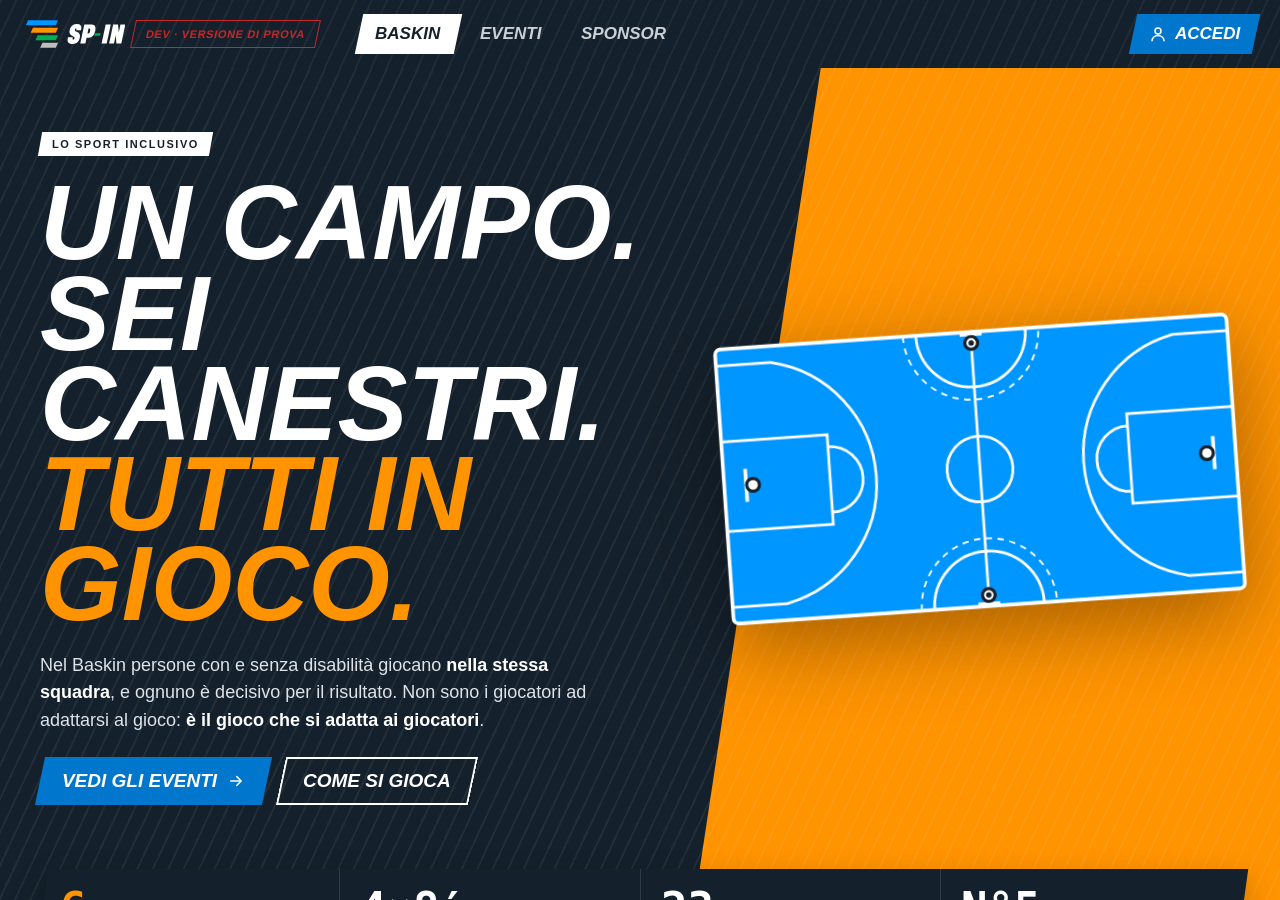
==== commit 9e5417b6: "DEV 1.31.3-dev.1" ====
--- a/index.html
+++ b/index.html
@@ -26,6 +26,8 @@
 <link rel="stylesheet" href="design-system/events-tab.css">
 <link rel="stylesheet" href="design-system/competition-page.css">
 <link rel="stylesheet" href="design-system/landing.css">
+<link rel="stylesheet" href="design-system/teams-tab.css">
+<link rel="stylesheet" href="design-system/manage.css">
 <link rel="stylesheet" href="design-system/app-shell.css">
 </head>
 <body>
@@ -44,6 +46,8 @@
 <script src="design-system/events-tab.js"></script>
 <script src="design-system/competition-page.js"></script>
 <script src="design-system/landing.js"></script>
+<script src="design-system/teams-tab.js"></script>
+<script src="design-system/manage.js"></script>
 <script src="app.js"></script>
 </body>
 </html>
--- a/platform.css
+++ b/platform.css
@@ -15,10 +15,10 @@
 /* Barra in alto su PC "Prima serata" (Diego 2026-10-20): voci inclinate in maiuscolo nel corsivo condensato, DEV, account
    e Accedi inclinati. Dal 2026-10-21 fondo scuro e sezione aperta nel riquadro bianco: design-system/app-shell.css (kit Landing) */
 .pbar{--pb-skew:-12deg;--pb-unskew:12deg;height:64px;gap:var(--space-16);padding:0 var(--space-24)}
-.pbar .logo{width:36px;height:36px}
+/* logo "Corsie veloci" (2026-10-21, docs/Logo SP-IN/LOGO-SP-IN.md): marchio e scritta in tracciati, in negativo sulla barra scura */
+.pbar .logo-h{height:36px;width:auto;flex:none;display:block}
 .pbar .bt{flex-direction:row;align-items:center;gap:var(--space-16)}
-.pbar .bt b,.tnav a,.pbar .acc-in .bl{font-family:var(--font-display);font-weight:900;font-stretch:62%;font-style:italic;text-transform:uppercase}
-.pbar .bt b{font-size:var(--fs-24);letter-spacing:.01em;padding-right:var(--space-2)}
+.tnav a,.pbar .acc-in .bl{font-family:var(--font-display);font-weight:900;font-stretch:62%;font-style:italic;text-transform:uppercase}
 .pbar .bt .chip{align-self:center;height:28px;padding:0 var(--space-12);border:1.5px solid var(--crit);border-radius:0;background:transparent;color:var(--crit);transform:skewX(var(--pb-skew));font-size:var(--fs-11);font-weight:800;letter-spacing:.06em;text-transform:uppercase}
 .tnav a{height:40px;display:inline-flex;align-items:center;padding:0 var(--space-16);color:var(--ink);text-decoration:none;transform:skewX(var(--pb-skew))}
 .tnav a>span{transform:skewX(var(--pb-unskew));font-size:var(--fs-17);padding-right:var(--space-2);white-space:nowrap}
@@ -485,6 +485,11 @@
 .wrap-ep>.ep{flex:1}
 /* Landing (2026-10-21): lo spazio per la barra dei tab flottante lo lascia già .wrap, non anche il componente */
 .wrap-lpx .lpx{--tabh:0px}
+/* Tab Squadre (2026-10-21): con il dialog aperto la pagina sotto non scorre */
+#app>.page:has(.tmx-dlg){overflow:hidden}
+/* Pagine di gestione "Almanacco" (2026-10-21): avvisi sopra il componente, che è a tutta larghezza */
+.wrap-mgx>.mgx-pre{width:min(1200px,100% - 2 * var(--space-16));margin:var(--space-16) auto 0;display:flex;flex-direction:column;gap:var(--space-12)}
+.wrap-mgx>.mgx-pre:empty{display:none}
 .ep-more{width:100%;max-width:840px;box-sizing:border-box;margin:0 auto;display:flex;flex-direction:column;gap:var(--space-24);padding:var(--space-24) var(--space-20) 0}
 .ep-msgs{display:flex;flex-direction:column;gap:var(--space-12)}
 .ep-sec{display:flex;flex-direction:column;gap:var(--space-12);padding-top:var(--space-24);border-top:1px solid var(--line)}
--- a/design-system/landing.css
+++ b/design-system/landing.css
@@ -90,14 +90,16 @@
 .lpx-ev{position:relative;display:flex;align-items:center;gap:12px;width:100%;box-sizing:border-box;padding:12px 36px 12px 12px;border:0;border-radius:4px;background:rgba(255,255,255,.06);box-shadow:inset 4px 0 0 var(--ty);color:#FFFFFF;text-align:left;text-decoration:none;cursor:pointer}
 @media (hover:hover){.lpx-ev:hover{background:rgba(255,255,255,.12)}}
 .lpx-ev-band{flex:none;display:flex;align-items:center;gap:8px}
-.lpx-crest{width:26px;height:26px;flex:none;border-radius:999px;background:var(--c-bg);box-shadow:0 0 0 2px var(--c-team);overflow:hidden;display:grid;place-items:center}
+/* telefono: niente stemmi accanto al tabellone (giorno e ora su due righe lo allargano; restano le sigle nel colore della squadra), Diego 2026-10-21 */
+.lpx-crest{display:none;width:26px;height:26px;flex:none;border-radius:999px;background:var(--c-bg);box-shadow:0 0 0 2px var(--c-team);overflow:hidden;place-items:center}
 .lpx-crest img{width:86%;height:86%;object-fit:contain}
 .lpx-crest b{font-size:10px;color:#14202B}
-.lpx-bug{display:inline-flex;height:26px;filter:drop-shadow(0 3px 6px rgba(0,0,0,.18))}
+.lpx-bug{display:inline-flex;height:36px;filter:drop-shadow(0 3px 6px rgba(0,0,0,.18))}
 .lpx-bug>span{display:grid;place-items:center;padding:0 9px;transform:skewX(var(--lpx-skew))}
 .lpx-bug>span>b{transform:skewX(var(--lpx-unskew));font-size:12px}
-.lpx-bug .lpx-bug-mid{background:#0B1218;color:#FFFFFF;padding:0 10px}
-.lpx-bug .lpx-bug-mid b{font-family:var(--font-mono);font-style:normal;font-weight:700;font-size:14px}
+.lpx-bug .lpx-bug-mid{background:#0B1218;color:#FFFFFF;padding:0 10px;display:flex;flex-direction:column;align-items:center;justify-content:center;gap:1px}
+.lpx-bug .lpx-bug-mid small{transform:skewX(var(--lpx-unskew));font-size:var(--fs-11);font-weight:800;letter-spacing:.04em;text-transform:uppercase;line-height:1;white-space:nowrap;color:#C9D0D6}
+.lpx-bug .lpx-bug-mid b{font-family:var(--font-mono);font-style:normal;font-weight:700;font-size:14px;line-height:1}
 .lpx-ev-t{display:flex;flex-direction:column;gap:2px;min-width:0}
 .lpx-ev-t>b{font-size:15px;white-space:nowrap;overflow:hidden;text-overflow:ellipsis}
 .lpx-ev-t>span{font-size:var(--fs-12);color:#C9D0D6;white-space:nowrap;overflow:hidden;text-overflow:ellipsis}
@@ -142,8 +144,8 @@
   .lpx-cta-band{width:30%}
   .lpx-cta-in{display:grid;grid-template-columns:1fr 520px;gap:32px;align-items:center;padding:32px 36px}
   .lpx-cta-t>b{font-size:48px}
-  .lpx-crest{width:30px;height:30px}
-  .lpx-bug{height:30px}
+  .lpx-crest{display:grid;width:30px;height:30px}
+  .lpx-bug{height:40px}
   .lpx-ev-t>b{font-size:18px}
   .lpx-pil-g{grid-template-columns:repeat(4,minmax(0,1fr));gap:18px}
   .lpx-pil-h{font-size:26px}
--- a/design-system/teams-tab.css
+++ b/design-system/teams-tab.css
@@ -0,0 +1,157 @@
+/* SP-IN · Tab "Squadre" per i tifosi, proposta 5 "Muro degli stemmi" (TeamsTab). Markup generato da teams-tab.js.
+   Un solo markup per mobile e PC; il layout cambia con la larghezza del contenitore .tmx (container query):
+     < 900px   intestazione su due righe, muro a 3 colonne con TUTTE le squadre, niente anteprima: toccando una
+               squadra l'app apre SPIN.teamsTab.dialog() (foglio dal basso)
+     ≥ 900px   intestazione su una riga, muro a 5 colonne a sinistra, anteprima della squadra selezionata a destra (440px)
+   Colori squadra: variabili inline (--c, --a, --b, --b-on) = primo colore (--a, --c) e secondo colore (--b).
+   Tutto il resto usa i token di tokens.css. */
+
+.tmx{
+  --tmx-skew:-12deg;--tmx-unskew:12deg;
+  container-type:inline-size;container-name:tmx;
+  display:flex;flex-direction:column;gap:var(--space-16);
+  color:var(--ink);font-family:var(--font-body);
+}
+:where(.tmx) button{font:inherit}
+.tmx :is(h1,.tmx-create b,.tmx-tag b,.tmx-tile-n,.tmx-ch-t>b,.tmx-ch-wm,.tmx-open b,.tmx-bug b:not(.tmx-bug-vs b),.tmx-l3-o b){font-family:var(--font-display);font-weight:900;font-stretch:62%;font-style:italic;text-transform:uppercase}
+.tmx :is(a,button,input):focus-visible{outline:2px solid var(--focus);outline-offset:2px}
+.tmx-tex{position:absolute;inset:0;pointer-events:none;background:repeating-linear-gradient(115deg,rgba(255,255,255,.08) 0 2px,transparent 2px 14px)}
+
+/* ---------- intestazione ---------- */
+.tmx-head{display:flex;flex-direction:column;gap:var(--space-12)}
+.tmx-title{display:flex;align-items:center;justify-content:space-between;gap:var(--space-12)}
+.tmx-title h1{margin:0;font-size:44px;line-height:.9}
+.tmx-create{flex:none;height:40px;padding:0 var(--space-12);border:0;background:var(--primary-fill);color:var(--on-fill);transform:skewX(var(--tmx-skew));cursor:pointer;text-decoration:none;display:inline-flex;align-items:center}
+.tmx-create>span{display:inline-flex;align-items:center;gap:6px;transform:skewX(var(--tmx-unskew));font-size:var(--fs-15);white-space:nowrap}
+.tmx-create svg{width:18px;height:18px}
+.tmx-create .tmx-l{display:none}
+.tmx-tools{display:flex;gap:8px}
+.tmx-search{flex:1;min-width:0;height:40px;display:flex;align-items:center;padding:0 var(--space-12);background:var(--surface);box-shadow:inset 0 0 0 1.5px var(--ink);transform:skewX(var(--tmx-skew));color:var(--muted)}
+.tmx-search>span{flex:1;min-width:0;display:flex;align-items:center;gap:8px;transform:skewX(var(--tmx-unskew))}
+.tmx-search svg{flex:none;width:18px;height:18px}
+.tmx-search input{flex:1;min-width:0;border:0;background:transparent;color:var(--ink);font:inherit;font-size:var(--fs-14);outline:0}
+.tmx-search:focus-within{outline:2px solid var(--focus);outline-offset:2px}
+.tmx-mine{flex:none;width:52px;height:40px;padding:0;border:0;background:var(--surface);color:var(--ink);box-shadow:inset 0 0 0 1.5px var(--ink);transform:skewX(var(--tmx-skew));cursor:pointer;display:grid;place-items:center}
+.tmx-mine>span{display:grid;place-items:center;transform:skewX(var(--tmx-unskew))}
+.tmx-mine svg{width:19px;height:19px}
+.tmx-mine[aria-pressed="true"]{background:var(--ink);color:var(--surface)}
+
+/* ---------- titoli di sezione ---------- */
+.tmx-sec{display:flex;align-items:center;gap:10px}
+.tmx-tag{flex:none;padding:5px 14px;background:var(--scorebox);color:#FFFFFF;transform:skewX(var(--tmx-skew))}
+.tmx-tag b{display:block;transform:skewX(var(--tmx-unskew));font-size:var(--fs-13);letter-spacing:.06em;white-space:nowrap}
+.tmx-rule{flex:1;height:2px;background:var(--line)}
+.tmx-sec-x{font-size:var(--fs-11);font-weight:700;color:var(--muted);white-space:nowrap}
+
+/* ---------- muro ---------- */
+.tmx-cols{display:flex;flex-direction:column;gap:var(--space-24)}
+.tmx-main{display:flex;flex-direction:column;gap:14px;min-width:0}
+.tmx-wall{display:grid;grid-template-columns:repeat(3,minmax(0,1fr));gap:8px;padding:10px;background:var(--sunk);border-radius:4px}
+.tmx-tile{position:relative;display:flex;flex-direction:column;align-items:center;gap:6px;padding:12px 4px 10px;border:0;background:var(--surface);color:var(--ink);text-decoration:none;border-radius:4px;box-shadow:0 1px 2px rgba(20,32,43,.06);cursor:pointer;min-width:0;transition:box-shadow .12s var(--ease),transform .12s var(--ease)}
+@media (hover:hover){.tmx-tile:hover{box-shadow:var(--shadow-2);transform:translateY(-2px)}}
+.tmx-tile[aria-current="true"]{box-shadow:inset 0 -4px 0 var(--c),0 8px 20px rgba(20,32,43,.12)}
+.tmx-tile-n{max-width:100%;font-size:var(--fs-14);white-space:nowrap;overflow:hidden;text-overflow:ellipsis}
+.tmx-tile-f{position:absolute;right:7px;top:6px;color:var(--primary);display:grid}
+.tmx-tile-f svg{width:14px;height:14px;fill:currentColor}
+.tmx-crest{flex:none;width:56px;height:56px;border-radius:999px;background:var(--c-bg);box-shadow:0 0 0 2px var(--c-ring),0 4px 10px rgba(0,0,0,.2);overflow:hidden;display:grid;place-items:center}
+.tmx-crest img,.tmx-ch-crest img{width:86%;height:86%;object-fit:contain}
+.tmx-crest b,.tmx-ch-crest b{font-family:var(--font-display);font-weight:900;font-stretch:62%;font-style:italic;color:var(--c-ring);font-size:22px}
+.tmx-hint{font-size:var(--fs-12);color:var(--muted);text-align:center}
+.tmx-hint span{display:inline-grid;vertical-align:-2px;color:var(--primary)}
+.tmx-hint svg{width:12px;height:12px;fill:currentColor}
+.tmx-empty{padding:var(--space-24);text-align:center;color:var(--muted);background:var(--surface);border:1px dashed var(--line-strong)}
+.tmx-aside{display:none}
+
+/* ---------- scheda ---------- */
+.tmx-card{display:flex;flex-direction:column;background:var(--surface);border-radius:4px;overflow:hidden;box-shadow:var(--shadow-2)}
+.tmx-ch{--ch-h:150px;--ch-band:124px;--ch-crest:70px;--ch-name:40px;
+  position:relative;flex:none;overflow:hidden;height:var(--ch-h);background:var(--b);color:var(--b-on)}
+.tmx-ch-band{position:absolute;left:0;top:0;bottom:0;width:var(--ch-band);background:var(--a);clip-path:polygon(0 0,100% 0,70% 100%,0 100%)}
+.tmx-ch-wm{position:absolute;right:-6px;bottom:-22px;font-size:calc(var(--ch-name) * 2.75);line-height:1;opacity:.08;pointer-events:none}
+.tmx-ch-crest{position:absolute;left:12px;top:50%;transform:translateY(-50%);width:var(--ch-crest);height:var(--ch-crest);border-radius:999px;background:var(--c-bg);box-shadow:0 0 0 2px #FFFFFF,0 4px 10px rgba(0,0,0,.2);overflow:hidden;display:grid;place-items:center}
+.tmx-ch-t{position:absolute;left:calc(var(--ch-band) + 4px);right:60px;top:50%;transform:translateY(-50%);display:flex;flex-direction:column;gap:6px;min-width:0}
+.tmx-ch-t small{font-size:10px;font-weight:800;letter-spacing:.14em;text-transform:uppercase;opacity:.78;white-space:nowrap;overflow:hidden;text-overflow:ellipsis}
+.tmx-ch-t>b{font-size:var(--ch-name);line-height:.86;overflow-wrap:anywhere}
+.tmx-ch-r{position:absolute;right:14px;top:14px;display:flex;align-items:center;gap:8px}
+.tmx-dlg .tmx-ch-t{right:112px}   /* SP-IN (2026-10-21): nel dialog pollice e X a destra */
+.tmx-close{width:40px;height:40px;border-radius:999px;border:0;background:color-mix(in srgb,var(--b-on) 16%,transparent);color:var(--b-on);display:grid;place-items:center;cursor:pointer}
+.tmx-close svg{width:22px;height:22px}
+
+.tmx-follow{flex:none;width:48px;height:44px;padding:0;border:1.5px solid var(--line-strong);background:var(--surface);color:var(--ink);transform:skewX(var(--tmx-skew));cursor:pointer;display:grid;place-items:center;text-decoration:none}
+.tmx-follow>span{display:grid;place-items:center;transform:skewX(var(--tmx-unskew))}
+.tmx-follow svg{width:19px;height:19px}
+.tmx-follow[aria-pressed="true"]{background:var(--primary-fill);border-color:var(--primary-fill);color:var(--on-fill)}
+.tmx-follow[aria-pressed="true"] svg{fill:currentColor}
+.tmx-follow--head{width:48px;height:38px;background:color-mix(in srgb,var(--b-on) 12%,transparent);border-color:color-mix(in srgb,var(--b-on) 50%,transparent);color:var(--b-on)}
+
+.tmx-cb{display:flex;flex-direction:column;gap:14px;padding:var(--space-16)}
+.tmx-avgs{display:flex;gap:8px}
+.tmx-avg{flex:1;min-width:0;display:flex;flex-direction:column;gap:4px;padding:12px 12px 10px;background:var(--bg);box-shadow:inset 4px 0 0 var(--a)}
+.tmx-avg>span{font-size:10px;font-weight:800;letter-spacing:.08em;text-transform:uppercase;color:var(--muted);line-height:1.25}
+.tmx-avg>span b{color:var(--ink)}
+.tmx-avg-v{font-family:var(--font-mono);font-size:30px;line-height:1}
+.tmx-pl{display:flex;align-items:center;gap:12px;padding:10px 0;border-top:1px solid var(--line)}
+.tmx-pl-n{flex:none;width:40px;height:40px;display:grid;place-items:center;background:var(--a);color:var(--a-on);transform:skewX(var(--tmx-skew))}
+.tmx-pl-n b{transform:skewX(var(--tmx-unskew));font-family:var(--font-mono);font-size:16px}
+.tmx-pl-t{flex:1;min-width:0;display:flex;flex-direction:column;gap:2px}
+.tmx-pl-t small{font-size:10px;font-weight:800;letter-spacing:.1em;text-transform:uppercase;color:var(--muted)}
+.tmx-pl-t b{font-size:16px;white-space:nowrap;overflow:hidden;text-overflow:ellipsis}
+.tmx-pl-v{flex:none;display:flex;flex-direction:column;align-items:flex-end}
+.tmx-pl-v b{font-family:var(--font-mono);font-size:20px}
+.tmx-pl-v small{font-size:10px;font-weight:700;color:var(--muted)}
+.tmx-blk{display:flex;flex-direction:column;gap:8px}
+.tmx-blk--line{padding-top:12px;border-top:1px solid var(--line)}
+.tmx-lab{font-size:var(--fs-11);font-weight:800;letter-spacing:.1em;text-transform:uppercase;color:var(--muted)}
+.tmx-l3s{display:flex;gap:6px}
+.tmx-l3{flex:1;min-width:0;display:flex;flex-direction:column;align-items:center;gap:4px;padding:8px 4px;border:0;background:var(--bg);color:var(--ink);text-decoration:none}
+.tmx-l3-r{width:26px;height:22px;display:grid;place-items:center;color:#FFFFFF;transform:skewX(var(--tmx-skew))}
+.tmx-l3-r--v{background:var(--ok-fill)}.tmx-l3-r--p{background:var(--crit-fill,#C62828)}
+.tmx-l3-r b{transform:skewX(var(--tmx-unskew));font-family:var(--font-mono);font-size:13px}
+.tmx-l3-s{font-family:var(--font-mono);font-size:13px}
+.tmx-l3-o{display:inline-flex;align-items:center;gap:4px;font-size:10px;font-weight:700;color:var(--muted)}
+.tmx-l3-o>span{padding:1px 5px;background:var(--o);color:var(--o-on);transform:skewX(var(--tmx-skew))}
+.tmx-l3-o>span b{display:block;transform:skewX(var(--tmx-unskew));font-size:11px}
+.tmx-nx{position:relative;display:flex;align-items:center;gap:12px;padding:10px 36px 10px 12px;border:0;background:var(--bg);color:inherit;text-decoration:none;text-align:left;cursor:pointer}
+.tmx-bug{flex:none;display:inline-flex;height:26px;filter:drop-shadow(0 2px 4px rgba(0,0,0,.15))}
+.tmx-bug>span{display:grid;place-items:center;padding:0 8px;background:var(--x);color:var(--x-on);transform:skewX(var(--tmx-skew))}
+.tmx-bug>span b{transform:skewX(var(--tmx-unskew));font-size:13px}
+.tmx-bug>.tmx-bug-vs{background:#14202B;color:#FFFFFF}
+.tmx-bug-vs b{font-family:var(--font-mono);font-size:12px;font-weight:700}
+.tmx-nx-t{display:flex;flex-direction:column;min-width:0}
+.tmx-nx-t b{font-size:var(--fs-13)}
+.tmx-nx-t small{font-size:var(--fs-11);color:var(--muted);white-space:nowrap;overflow:hidden;text-overflow:ellipsis}
+.tmx-chev{position:absolute;right:10px;top:50%;transform:translateY(-50%);color:var(--muted);display:grid}
+.tmx-chev svg{width:18px;height:18px}
+.tmx-acts{display:flex;gap:8px}
+.tmx-open{flex:1;height:44px;display:grid;place-items:center;border:0;background:#14202B;color:#FFFFFF;text-decoration:none;transform:skewX(var(--tmx-skew));cursor:pointer}
+.tmx-open b{transform:skewX(var(--tmx-unskew));font-size:var(--fs-17)}
+
+/* ---------- dialog a foglio (telefono) ---------- */
+.tmx-dlg{position:fixed;inset:0;z-index:80;display:flex;flex-direction:column;justify-content:flex-end;align-items:stretch;gap:0}
+.tmx-dlg-bg{position:absolute;inset:0;border:0;padding:0;background:rgba(20,32,43,.62);cursor:default}
+.tmx-sheet{position:relative;width:100%;max-height:92%;background:var(--surface);border-radius:14px 14px 0 0;overflow:hidden;display:flex;flex-direction:column;box-shadow:0 -12px 40px rgba(0,0,0,.3);animation:tmx-up .22s var(--ease)}
+.tmx-sheet-sc{flex:1;min-height:0;overflow-y:auto;overscroll-behavior:contain;padding-bottom:env(safe-area-inset-bottom,0px)}
+.tmx-grip{position:absolute;left:50%;top:8px;margin-left:-20px;width:40px;height:4px;border-radius:999px;background:rgba(255,255,255,.7);z-index:2}
+@keyframes tmx-up{from{transform:translateY(40px);opacity:.4}}
+@media (prefers-reduced-motion:reduce){.tmx-sheet{animation:none}.tmx-tile{transition:none}}
+
+/* ---------- PC ---------- */
+@container tmx (min-width:900px){
+  .tmx-head{flex-direction:row;align-items:center;gap:18px}
+  .tmx-title{display:contents}
+  .tmx-title h1{order:0;flex:1;font-size:64px}
+  .tmx-tools{order:1;width:440px}
+  .tmx-title .tmx-create{order:2}
+  .tmx-create{height:44px;padding:0 var(--space-16)}
+  .tmx-create>span{font-size:var(--fs-17)}
+  .tmx-create .tmx-l{display:inline}.tmx-create .tmx-s{display:none}
+  .tmx-cols{display:grid;grid-template-columns:minmax(0,1fr) 440px;gap:32px;align-items:start}
+  .tmx-cols--one{grid-template-columns:minmax(0,1fr)}
+  .tmx-wall{grid-template-columns:repeat(5,minmax(0,1fr));padding:14px}
+  .tmx-crest{width:64px;height:64px}
+  .tmx-hint{display:none}
+  .tmx-aside{display:flex;flex-direction:column;gap:14px;position:sticky;top:var(--space-16)}
+  .tmx-aside .tmx-ch{--ch-h:168px;--ch-band:150px;--ch-crest:84px;--ch-name:54px}
+  .tmx-aside .tmx-ch-crest{left:16px}
+  .tmx-aside .tmx-ch-t{right:70px}
+}
--- a/design-system/manage.css
+++ b/design-system/manage.css
@@ -0,0 +1,202 @@
+/* SP-IN · Pagine di gestione della squadra e della società, stile "Almanacco" (Manage). Markup generato da manage.js.
+   Pagine leggere: fondo chiaro, fili sottili, colori solo negli stati e nel trattino del titolo di sezione.
+   Un solo markup per telefono e PC; il layout cambia con la larghezza del contenitore .mgx (container query):
+     < 900px   una colonna nell'ordine del telefono (classi mgx-o-*): squadra = intestazione, Da sistemare, Atleti,
+               Staff, Statistiche, Eventi; società = intestazione, Da sistemare, Documenti della società, Affiliazioni,
+               Squadre, Documenti degli atleti. Pulsante Modifica = solo matita; atleti in elenco; statistiche solo
+               della squadra; i pulsanti delle sezioni sono nascosti (restano quelli dell'intestazione)
+     ≥ 900px   due colonne su 1200px: [intestazione | Da sistemare], poi [principale | laterale]: squadra = Atleti e
+               Statistiche | Staff ed Eventi; società = Documenti, Affiliazioni, Documenti degli atleti | Squadre.
+   Colore della squadra o della società: --c (primo colore). Tutto il resto usa i token di tokens.css. */
+
+.mgx{
+  --mgx-skew:-12deg;--mgx-unskew:12deg;
+  container-type:inline-size;container-name:mgx;
+  color:var(--ink);font-family:var(--font-body);
+}
+:where(.mgx) button{font:inherit}
+.mgx :is(h1,h2,.mgx-btn span,.mgx-edit b,.mgx-todo-t,.mgx-st-g,.mgx-grp th,.mgx-mono b,.mgx-bug b){font-family:var(--font-display);font-weight:900;font-stretch:62%;font-style:italic;text-transform:uppercase}
+.mgx :is(a,button):focus-visible{outline:2px solid var(--focus);outline-offset:2px}
+.mgx-grow{flex:1;min-width:0}
+.mgx-col{display:flex;flex-direction:column;gap:3px}
+.mgx-min{min-width:0}
+.mgx-ell{white-space:nowrap;overflow:hidden;text-overflow:ellipsis}
+.mgx-mut{color:var(--muted);font-weight:500}
+.mgx-sub{display:block;font-size:var(--fs-11);color:var(--muted)}
+.mgx-mono-t{font-family:var(--font-mono);font-size:var(--fs-13)}
+.mgx-sr{position:absolute;width:1px;height:1px;overflow:hidden;clip:rect(0 0 0 0);white-space:nowrap}
+.mgx-lab{font-size:var(--fs-11);font-weight:800;letter-spacing:.1em;text-transform:uppercase;color:var(--muted);padding:6px 0}
+.mgx-empty{padding:var(--space-16);text-align:center;color:var(--muted);border:1px dashed var(--line-strong)}
+.mgx-chev{flex:none;color:var(--muted);display:grid}
+.mgx-chev svg,.mgx-rowlink svg{width:18px;height:18px}
+.mgx-wide{display:none}
+
+/* ---------- layout ---------- */
+.mgx-grid{display:flex;flex-direction:column;gap:24px;padding:20px 18px 0}
+.mgx-main,.mgx-side{display:contents}
+.mgx-o-intro{order:1}.mgx-o-todo{order:2}
+.mgx--team .mgx-o-ath{order:3}.mgx--team .mgx-o-stf{order:4}.mgx--team .mgx-o-sts{order:5}.mgx--team .mgx-o-evs{order:6}
+.mgx--society .mgx-o-doc{order:3}.mgx--society .mgx-o-aff{order:4}.mgx--society .mgx-o-tms{order:5}.mgx--society .mgx-o-ads{order:6}
+
+/* ---------- stati e pulsanti ---------- */
+.mgx-st{display:inline-flex;align-items:center;gap:5px;font-size:var(--fs-12);font-weight:700;white-space:nowrap}
+.mgx-st svg{flex:none;width:13px;height:13px}
+.mgx-st--ok{color:var(--ok)}.mgx-st--warn{color:var(--warn)}.mgx-st--crit{color:var(--crit)}.mgx-st--mut{color:var(--muted)}
+.mgx-btn{flex:none;height:34px;padding:0 14px;border:0;background:var(--surface);color:var(--ink);box-shadow:inset 0 0 0 1.5px var(--ink);transform:skewX(var(--mgx-skew));cursor:pointer;text-decoration:none;display:inline-flex;align-items:center}
+.mgx-btn span{display:inline-flex;align-items:center;gap:7px;transform:skewX(var(--mgx-unskew));font-size:var(--fs-14);white-space:nowrap}
+.mgx-btn svg{width:15px;height:15px}
+.mgx-btn--pri{background:var(--ink);color:var(--surface);box-shadow:none}
+.mgx-edit{flex:none;margin-left:auto;width:40px;height:40px;padding:0;border:0;background:var(--surface);color:var(--ink);box-shadow:inset 0 0 0 1.5px var(--ink);transform:skewX(var(--mgx-skew));cursor:pointer;text-decoration:none;display:inline-flex;align-items:center;justify-content:center}
+.mgx-edit>span{display:inline-flex;align-items:center;gap:7px;transform:skewX(var(--mgx-unskew))}
+.mgx-edit svg{width:16px;height:16px}
+.mgx-edit b{display:none;font-size:var(--fs-14)}
+
+/* ---------- intestazione ---------- */
+.mgx-intro{display:flex;flex-direction:column;gap:12px}
+.mgx-back{align-self:flex-start;display:inline-flex;align-items:center;gap:6px;border:0;padding:0;background:none;color:var(--ink);font-size:var(--fs-13);font-weight:700;text-decoration:none;cursor:pointer}
+.mgx-back svg{width:16px;height:16px}
+.mgx-kick{font-size:var(--fs-12);font-weight:800;letter-spacing:.14em;text-transform:uppercase;color:var(--muted)}
+.mgx-name{display:flex;align-items:center;gap:14px}
+.mgx-name h1{margin:0;font-size:44px;line-height:.86;min-width:0;overflow-wrap:anywhere}
+.mgx-crest{flex:none;width:56px;height:56px;border-radius:999px;background:var(--c-bg);box-shadow:0 0 0 2px var(--c-ring);overflow:hidden;display:grid;place-items:center}
+.mgx-crest img{width:86%;height:86%;object-fit:contain}
+.mgx-crest b{font-family:var(--font-display);font-weight:900;font-stretch:62%;font-style:italic;color:var(--c-ring);font-size:22px}
+.mgx-crest--sm{width:30px;height:30px}
+.mgx-crest--sm b{font-size:12px}
+.mgx-mono{flex:none;width:56px;height:56px;border-radius:999px;background:var(--surface);box-shadow:inset 0 0 0 2px var(--c);display:grid;place-items:center;color:var(--c)}
+.mgx-mono b{font-size:24px}
+.mgx-place{margin:0;display:flex;align-items:center;gap:6px;font-size:var(--fs-14)}
+.mgx-place svg{width:16px;height:16px}
+.mgx-acts{display:flex;flex-wrap:wrap;gap:8px}
+
+/* ---------- da sistemare ---------- */
+.mgx-todo{display:flex;flex-direction:column}
+.mgx-todo-h{display:flex;align-items:baseline;gap:8px;padding-bottom:6px;font-size:var(--fs-12);color:var(--muted)}
+.mgx-todo-t{font-size:18px;color:var(--warn)}
+.mgx-todo-t--ok{color:var(--ok)}
+.mgx-todo-i{display:flex;align-items:center;gap:10px;padding:8px 0;border:0;border-top:1px solid var(--line);background:none;color:var(--ink);text-decoration:none;text-align:left;font-size:var(--fs-13);cursor:pointer;width:100%}
+
+/* ---------- sezioni ---------- */
+.mgx-sec{display:flex;flex-direction:column;gap:12px;padding-top:16px;border-top:2px solid var(--ink);min-width:0}
+.mgx-sec-h{display:flex;align-items:center;gap:12px;flex-wrap:wrap}
+.mgx-sec-h h2{margin:0;font-size:24px;line-height:.9}
+.mgx-dash{width:22px;height:6px;background:var(--c);transform:skewX(-20deg)}
+.mgx-sec-x{font-size:var(--fs-12);color:var(--muted)}
+.mgx-sec-x.mgx-wide{display:none}
+
+/* atleti */
+.mgx-num{flex:none;width:30px;font-family:var(--font-mono);font-size:16px;color:var(--c)}
+.mgx-li,.mgx-tm,.mgx-ai{display:flex;align-items:center;gap:12px;padding:10px 0;border:0;border-top:1px solid var(--line);background:none;color:var(--ink);text-decoration:none;text-align:left;cursor:pointer;width:100%;font-size:var(--fs-14)}
+.mgx-li small{font-size:var(--fs-11)}
+.mgx-iss{display:flex;flex-wrap:wrap;gap:4px 10px}
+.mgx-tbl{width:100%;border-collapse:collapse}
+.mgx-tbl th{text-align:left;padding:8px 6px;font-size:var(--fs-11);font-weight:800;letter-spacing:.08em;text-transform:uppercase;color:var(--muted);border-bottom:1px solid var(--line)}
+.mgx-tbl td{padding:9px 6px;border-bottom:1px solid var(--line);font-size:var(--fs-14)}
+.mgx-tbl td.mgx-mut{font-size:var(--fs-12)}
+.mgx-r{text-align:right}
+.mgx-rowlink{display:inline-grid;place-items:center;border:0;padding:4px;background:none;color:var(--muted);cursor:pointer}
+
+/* staff */
+.mgx-stf{display:grid;grid-template-columns:1fr auto;align-items:center;gap:4px 12px;padding:10px 0;border-top:1px solid var(--line)}
+.mgx-stf-r{font-size:var(--fs-12);color:var(--muted)}
+.mgx-stf-n{grid-column:1;font-size:var(--fs-14)}
+.mgx-stf-x{grid-column:2;grid-row:1 / span 2;text-align:right}
+/* SP-IN (2026-10-21): persona toccabile (team manager) */
+.mgx-stf--lk{grid-template-columns:1fr auto auto;width:100%;border-left:0;border-right:0;border-bottom:0;background:none;color:inherit;font:inherit;text-align:left;text-decoration:none;cursor:pointer}
+.mgx-stf--lk>.mgx-chev{grid-column:3;grid-row:1 / span 2}
+.mgx-tess{display:flex;flex-direction:column;align-items:flex-end}
+.mgx-tess small{font-size:10px;color:var(--muted)}
+
+/* statistiche */
+.mgx-games{display:inline-block;margin-left:8px;padding:1px 6px;font-family:var(--font-mono);font-size:var(--fs-11);font-weight:500;font-style:normal;letter-spacing:0;text-transform:none;color:var(--muted);border:1px solid var(--line);white-space:nowrap;vertical-align:1px}
+.mgx-st-g{padding:14px 0 2px;font-size:15px}
+.mgx-st-r{display:flex;align-items:baseline;justify-content:space-between;gap:12px;padding:9px 0;border-top:1px solid var(--line)}
+.mgx-st-r>span{font-size:var(--fs-13)}
+.mgx-st-r>span small{font-size:var(--fs-11)}
+.mgx-st-r>b{font-family:var(--font-mono);font-size:17px}
+.mgx-st-r--q{display:block;padding:10px 0}
+.mgx-qs{display:grid;grid-template-columns:repeat(4,1fr);gap:6px;margin-top:8px}
+.mgx-qs>span{display:flex;flex-direction:column;align-items:center;padding:6px 0;background:color-mix(in srgb,var(--c) 7%,var(--surface))}
+.mgx-qs small{font-size:10px;color:var(--muted)}
+.mgx-qs b{font-family:var(--font-mono);font-size:16px}
+.mgx-note{display:block;margin-top:8px;font-size:var(--fs-11);color:var(--muted)}
+.mgx-stbl th:not(:first-child),.mgx-stbl td{text-align:right}
+.mgx-stbl tbody th{text-align:left;font-size:var(--fs-13);font-weight:500;letter-spacing:0;text-transform:none;color:var(--ink);padding:8px}
+.mgx-stbl tbody th small{font-size:var(--fs-11)}
+.mgx-stbl td{padding:8px;font-family:var(--font-mono);font-size:var(--fs-13)}
+.mgx-stbl .mgx-team{background:color-mix(in srgb,var(--c) 6%,var(--surface));color:var(--ink)}
+.mgx-stbl td.mgx-team{font-size:15px;font-weight:700}
+.mgx-stbl .mgx-grp th{padding:14px 8px 4px;font-size:15px;color:var(--ink);text-align:left;letter-spacing:0;border-bottom:0}
+.mgx-stbl tbody tr:not(.mgx-grp) th{border-bottom:1px solid var(--line)}
+
+/* eventi */
+.mgx-ev{display:flex;flex-direction:column;gap:8px;padding:12px 0;border-top:1px solid var(--line)}
+.mgx-ev-a{display:flex;align-items:center;gap:12px;border:0;padding:0;background:none;color:var(--ink);text-decoration:none;text-align:left;cursor:pointer;min-width:0}
+.mgx-ev-a b{font-size:var(--fs-14)}
+.mgx-ev-a small{font-size:var(--fs-12)}
+.mgx-ev-c{display:flex;align-items:center;justify-content:space-between;gap:10px}
+.mgx-ev-c small{font-size:var(--fs-11)}
+.mgx-bug{flex:none;display:inline-flex;height:24px;filter:drop-shadow(0 2px 4px rgba(0,0,0,.15))}
+.mgx-bug>span{display:grid;place-items:center;padding:0 8px;background:var(--x);color:var(--x-on);transform:skewX(var(--mgx-skew))}
+.mgx-bug>span b{transform:skewX(var(--mgx-unskew));font-size:12px}
+.mgx-bug>.mgx-bug-m{background:#14202B;color:#FFFFFF}
+.mgx-bug-m b{font-family:var(--font-mono);font-style:normal;font-weight:700;font-size:13px;text-transform:none}
+
+/* società */
+.mgx-doc{display:grid;grid-template-columns:1fr auto;align-items:center;gap:4px 12px;padding:11px 0;border-top:1px solid var(--line)}
+.mgx-doc b{font-size:var(--fs-14)}
+.mgx-doc small{font-size:var(--fs-12)}
+.mgx-doc-a{display:flex;align-items:center;gap:10px}
+.mgx-aff{display:flex;flex-direction:column;gap:10px;padding:12px 0;border-top:1px solid var(--line)}
+.mgx-aff-h{display:flex;align-items:center;justify-content:space-between;gap:12px}
+.mgx-aff-n{font-size:16px}
+.mgx-aff small{font-size:var(--fs-12)}
+.mgx-steps{display:flex;flex-direction:column;gap:8px}
+.mgx-step{display:flex;align-items:center;gap:6px;font-size:var(--fs-12)}
+.mgx-step-i{flex:none;width:18px;height:18px;display:grid;place-items:center;box-shadow:inset 0 0 0 1.5px var(--line-strong);transform:skewX(var(--mgx-skew))}
+.mgx-step.is-done .mgx-step-i{background:var(--ok-fill);box-shadow:none;color:#FFFFFF}
+.mgx-step-i>span{display:grid;transform:skewX(var(--mgx-unskew))}
+.mgx-step-i svg{width:13px;height:13px}
+.mgx-facts{display:flex;flex-wrap:wrap;gap:6px 22px;font-size:var(--fs-13)}
+.mgx-tm{gap:10px;padding:8px 0}
+.mgx-tm b{font-size:var(--fs-14)}
+.mgx-sums{display:flex;flex-direction:column}
+.mgx-sum{display:flex;flex-direction:column;gap:6px;padding:10px 0;border-top:1px solid var(--line)}
+.mgx-sum-h{display:flex;align-items:baseline;justify-content:space-between;gap:8px;font-size:var(--fs-12)}
+.mgx-sum-h b{font-size:20px}
+.mgx-sum-h small{font-size:var(--fs-12);color:var(--muted)}
+.mgx-bar{display:block;height:4px;background:var(--line)}
+.mgx-bar>span{display:block;height:100%;background:var(--ok-fill)}
+.mgx-ai{display:grid;grid-template-columns:34px 1fr auto;gap:10px;padding:9px 0}
+.mgx-ai .mgx-num{font-size:15px}
+
+/* ---------- PC ---------- */
+@container mgx (min-width:900px){
+  .mgx-wide{display:revert}
+  span.mgx-wide{display:inline-flex}
+  .mgx-sec-x.mgx-wide{display:inline}
+  .mgx-narrow{display:none}
+  .mgx-grid{display:grid;grid-template-columns:minmax(0,1fr) 340px;gap:32px 56px;align-items:start;width:min(1200px,100% - 48px);margin:0 auto;padding:28px 0 0}
+  .mgx--society .mgx-grid{grid-template-columns:minmax(0,1fr) 360px}
+  .mgx-o-intro,.mgx-o-todo{order:0}
+  .mgx-main{display:flex;flex-direction:column;gap:32px;min-width:0}
+  .mgx-side{display:flex;flex-direction:column;gap:28px;min-width:0}
+  .mgx-sec{padding-top:20px}
+  .mgx-sec-h h2{font-size:28px}
+  .mgx-name{gap:20px}
+  .mgx-name h1{font-size:72px}
+  .mgx-crest:not(.mgx-crest--sm),.mgx-mono{width:96px;height:96px}
+  .mgx-crest:not(.mgx-crest--sm) b{font-size:36px}
+  .mgx-mono b{font-size:40px}
+  .mgx-place{font-size:16px}
+  .mgx-acts .mgx-btn{height:40px}
+  .mgx-acts .mgx-btn span{font-size:16px}
+  .mgx-edit{margin-left:0;width:auto;height:34px;padding:0 14px}
+  .mgx-edit b{display:inline}
+  .mgx-steps{flex-direction:row;flex-wrap:wrap;gap:8px 22px}
+  .mgx-sums{display:grid;grid-template-columns:repeat(3,minmax(0,1fr));margin:0 -22px}
+  .mgx-sum{padding:0 22px;border-top:0}
+  .mgx-sum+.mgx-sum{border-left:1px solid var(--line)}
+}
+/* SP-IN (2026-10-21): intestazione dell'affiliazione che apre la sua pagina */
+.mgx-aff-h--lk{width:100%;border:0;background:none;color:inherit;font:inherit;text-align:left;text-decoration:none;cursor:pointer}
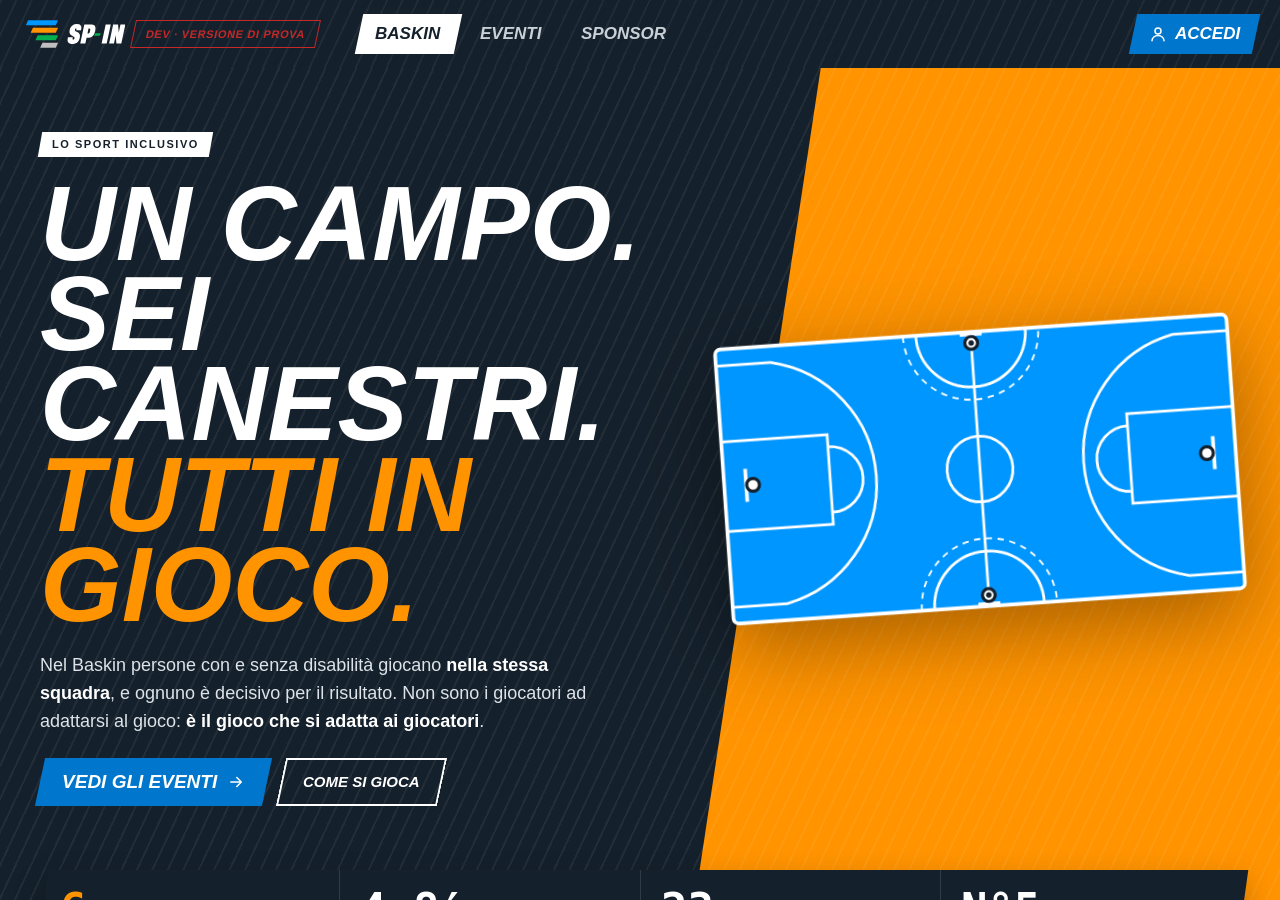
==== commit 99dc2af3: "DEV 1.32.0-dev.1" ====
--- a/index.html
+++ b/index.html
@@ -20,6 +20,7 @@
 <link rel="apple-touch-icon" href="icons/dev/apple-touch-icon.png">
 <link rel="stylesheet" href="design-system/tokens.css">
 <link rel="stylesheet" href="design-system/components.css">
+<link rel="stylesheet" href="design-system/spin-core.css">
 <link rel="stylesheet" href="styles.css">
 <link rel="stylesheet" href="platform.css">
 <link rel="stylesheet" href="design-system/event-poster.css">
@@ -28,6 +29,8 @@
 <link rel="stylesheet" href="design-system/landing.css">
 <link rel="stylesheet" href="design-system/teams-tab.css">
 <link rel="stylesheet" href="design-system/manage.css">
+<link rel="stylesheet" href="design-system/societies-tab.css">
+<link rel="stylesheet" href="design-system/registri.css">
 <link rel="stylesheet" href="design-system/app-shell.css">
 </head>
 <body>
@@ -42,12 +45,14 @@
 <div id="rv"></div>
 <div class="toasts" id="toasts"></div>
 <script src="vendor/pdf-lib.min.js"></script>
+<script src="design-system/spin-core.js"></script>
 <script src="design-system/event-poster.js"></script>
 <script src="design-system/events-tab.js"></script>
 <script src="design-system/competition-page.js"></script>
 <script src="design-system/landing.js"></script>
 <script src="design-system/teams-tab.js"></script>
 <script src="design-system/manage.js"></script>
+<script src="design-system/societies-tab.js"></script>
 <script src="app.js"></script>
 </body>
 </html>
--- a/design-system/tokens.css
+++ b/design-system/tokens.css
@@ -177,3 +177,62 @@
   --mono:var(--font-mono);
   --ease:cubic-bezier(.2,.8,.2,1);
 }
+
+/* ---------- design system v2 (2026-10-22): token nuovi, aggiunti senza cambiare quelli v1 ----------
+   Registri: data-register="tribuna" (tifoso) e data-register="segreteria" (addetti ai lavori). Vedi DESIGN-SYSTEM-V2.md. */
+:root{
+  --page:#f7f8fa;
+  --line-soft:#e7ebef;
+  --field-border:#848e97;
+  --action:#14202b;
+  --on-action:#ffffff;
+  --focus-ring:rgba(0,150,255,.28);
+  --stage:#14202b;
+  --on-stage:#ffffff;
+  --on-stage-muted:#c9d0d6;
+  --ok-on-stage:#2fc774;
+  --link-on-stage:#7cc4ff;
+  --type-league:#ff9300;
+  --type-cup:#00b050;
+  --type-friendly:#0096ff;
+  --shadow-card:0 1px 2px rgba(20,32,43,.06), 0 8px 20px rgba(20,32,43,.07);
+  --shadow-raise:0 4px 10px rgba(0,0,0,.2);
+  --shadow-dialog:0 18px 40px rgba(20,32,43,.18);
+}
+@media (prefers-color-scheme: dark){
+  :root:not([data-theme="light"]){
+  --page:#0e161d;
+  --line-soft:#1f2c38;
+  --field-border:#6b7a88;
+  --action:#e9ecef;
+  --on-action:#14202b;
+  --focus-ring:rgba(61,174,255,.35);
+  --stage:#0b1218;
+  --shadow-card:0 1px 2px rgba(0,0,0,.3), 0 8px 20px rgba(0,0,0,.35);
+  --shadow-raise:0 4px 10px rgba(0,0,0,.45);
+  --shadow-dialog:0 18px 40px rgba(0,0,0,.55);
+  }
+}
+:root[data-theme="dark"]{
+  --page:#0e161d;
+  --line-soft:#1f2c38;
+  --field-border:#6b7a88;
+  --action:#e9ecef;
+  --on-action:#14202b;
+  --focus-ring:rgba(61,174,255,.35);
+  --stage:#0b1218;
+  --shadow-card:0 1px 2px rgba(0,0,0,.3), 0 8px 20px rgba(0,0,0,.35);
+  --shadow-raise:0 4px 10px rgba(0,0,0,.45);
+  --shadow-dialog:0 18px 40px rgba(0,0,0,.55);
+}
+:root{
+  --radius-0:0;
+  --radius-2:2px;
+  --radius-4:4px;
+  --skew:-12deg;
+  --unskew:12deg;
+  --skew-band:-20deg;
+  --content-max:1200px;
+  --side-w:340px;
+  --bp-pc:900px;
+}
--- a/design-system/spin-core.css
+++ b/design-system/spin-core.css
@@ -0,0 +1,221 @@
+/* SP-IN · design system v2 · spin-core. Ogni valore viene da tokens.css (generato da tokens.json).
+   Un solo sistema, due registri: data-register="tribuna" (tifoso) e data-register="segreteria" (addetti ai lavori).
+   Telefono e PC: un solo markup, il layout cambia con la larghezza del contenitore .sp-page (container query a 900px). */
+
+.sp,.sp *{box-sizing:border-box}
+.sp{font-family:var(--font-body);color:var(--ink);font-size:15px;line-height:1.35;-webkit-font-smoothing:antialiased}
+.sp :is(button,input,select){font:inherit}
+.sp :is(a,button,input,[tabindex]):focus-visible{outline:2px solid var(--focus);outline-offset:2px}
+.sp-display{font-family:var(--font-display);font-weight:900;font-stretch:62%;font-style:italic;text-transform:uppercase}
+.sp-mono{font-family:var(--font-mono);font-variant-numeric:tabular-nums}
+.sp-muted{color:var(--muted)}
+.sp-row{display:flex;flex-wrap:wrap;align-items:center;gap:12px}
+.sp-col{display:flex;flex-direction:column;gap:12px}
+.sp-grow{flex:1;min-width:0}
+.sp-ic{display:inline-grid;flex:none}
+.sp-ic svg{width:var(--ic,18px);height:var(--ic,18px)}
+
+/* ---------- registri ---------- */
+.sp[data-register="tribuna"]{background:var(--bg)}
+.sp[data-register="segreteria"]{background:var(--surface)}
+
+/* ---------- pulsanti ---------- */
+.sp-btn{display:inline-flex;align-items:center;justify-content:center;flex:none;height:40px;padding:0 16px;border:0;cursor:pointer;text-decoration:none;transform:skewX(var(--skew));background:var(--surface);color:var(--ink);box-shadow:inset 0 0 0 1.5px var(--ink)}
+.sp-btn>span{display:inline-flex;align-items:center;gap:7px;transform:skewX(var(--unskew));font-family:var(--font-display);font-weight:900;font-stretch:62%;font-style:italic;text-transform:uppercase;font-size:16px;white-space:nowrap}
+.sp-btn svg{width:16px;height:16px}
+.sp-btn--sm{height:34px;padding:0 14px}.sp-btn--sm>span{font-size:14px}
+.sp-btn--primary{background:var(--action);color:var(--on-action);box-shadow:none}
+.sp-btn--danger{color:var(--crit);box-shadow:inset 0 0 0 1.5px var(--crit)}
+.sp-btn--cta{height:44px;padding:0 18px;background:var(--accent);color:var(--accent-ink);box-shadow:none}.sp-btn--cta>span{font-size:17px}
+.sp-btn--stage{height:44px;padding:0 18px;background:var(--stage);color:var(--on-stage);box-shadow:none}.sp-btn--stage>span{font-size:17px}
+.sp-btn--block{display:flex;width:100%}
+.sp-btn[disabled],.sp-btn[aria-disabled="true"]{opacity:.4;cursor:not-allowed}
+.sp-link{border:0;padding:0;background:none;cursor:pointer;font-size:14px;font-weight:700;color:var(--primary);text-decoration:none}
+.sp-link--quiet{color:var(--muted)}
+.sp-follow{display:inline-grid;place-items:center;flex:none;width:48px;height:38px;border:1.5px solid var(--field-border);background:var(--surface);color:var(--ink);transform:skewX(var(--skew));cursor:pointer}
+.sp-follow>span{display:grid;transform:skewX(var(--unskew))}
+.sp-follow svg{width:18px;height:18px}
+.sp-follow[aria-pressed="true"]{background:var(--primary-fill);border-color:var(--primary-fill);color:var(--on-fill)}
+.sp-follow[aria-pressed="true"] svg{fill:currentColor}
+
+/* ---------- campi (Segreteria) ---------- */
+.sp-field{display:flex;flex-direction:column;gap:6px;min-width:0}
+.sp-field-l{font-size:13px;font-weight:700}
+.sp-field-l small{font-size:13px;font-weight:500;color:var(--muted)}
+.sp-input{display:flex;align-items:center;gap:10px;height:44px;padding:0 12px;background:var(--surface);border:1.5px solid var(--field-border);border-radius:var(--radius-2);color:var(--ink)}
+.sp-input .sp-v,.sp-input input{flex:1;min-width:0;border:0;background:none;outline:0;font-size:15px;white-space:nowrap;overflow:hidden;text-overflow:ellipsis}
+.sp-input .is-ph{color:var(--muted)}
+.sp-input .sp-ic{color:var(--muted)}
+.sp-input.is-focus{border-color:var(--ink);box-shadow:0 0 0 3px var(--focus-ring)}
+.sp-input.is-error{border-color:var(--crit)}
+.sp-hint{font-size:12px;color:var(--muted)}
+.sp-hint--error{display:flex;align-items:center;gap:5px;color:var(--crit);font-weight:700}
+.sp-hint--error svg{width:13px;height:13px}
+.sp-crest-s{flex:none;width:24px;height:24px;border-radius:999px;overflow:hidden;display:grid;place-items:center;background:#ffffff;box-shadow:0 0 0 2px var(--c,var(--ink))}
+.sp-crest-s img{width:86%;height:86%;object-fit:contain}
+.sp-seg{display:inline-flex;box-shadow:inset 0 0 0 1.5px var(--ink)}
+.sp-seg>button{height:36px;padding:0 14px;border:0;background:none;font-size:13px;font-weight:700;cursor:pointer}
+.sp-seg>button[aria-pressed="true"]{background:var(--action);color:var(--on-action)}
+.sp-step{display:inline-flex;align-items:center;gap:6px}
+.sp-step>button{width:40px;height:40px;border:1.5px solid var(--field-border);border-radius:var(--radius-2);background:var(--surface);font-size:20px;font-weight:700;cursor:pointer}
+.sp-step>b{min-width:44px;text-align:center;font-family:var(--font-mono);font-size:20px}
+.sp-check{display:inline-flex;align-items:center;gap:10px;font-size:14px;cursor:pointer}
+.sp-box{width:20px;height:20px;display:grid;place-items:center;border:1.5px solid var(--field-border);border-radius:var(--radius-2);background:var(--surface);color:var(--on-action)}
+.sp-box svg{width:13px;height:13px}
+.sp-check.is-on .sp-box{background:var(--action);border-color:var(--action)}
+.sp-switch{position:relative;width:40px;height:22px;border-radius:999px;background:var(--field-border)}
+.sp-switch::after{content:"";position:absolute;top:3px;left:3px;width:16px;height:16px;border-radius:999px;background:var(--surface)}
+.sp-check.is-on .sp-switch{background:var(--action)}
+.sp-check.is-on .sp-switch::after{left:auto;right:3px}
+
+/* ---------- stati ---------- */
+.sp-st{display:inline-flex;align-items:center;gap:5px;font-size:12px;font-weight:700;white-space:nowrap}
+.sp-st svg{width:13px;height:13px;flex:none}
+.sp-st--ok{color:var(--ok)}.sp-st--warn{color:var(--warn)}.sp-st--crit{color:var(--crit)}.sp-st--mut{color:var(--muted)}
+
+/* ---------- struttura ---------- */
+.sp-sec{display:flex;flex-direction:column;gap:14px;padding-top:16px;border-top:2px solid var(--ink);min-width:0}
+.sp-sec-h{display:flex;align-items:center;gap:12px;flex-wrap:wrap}
+.sp-sec-h h2{margin:0;font-family:var(--font-display);font-weight:900;font-stretch:62%;font-style:italic;text-transform:uppercase;font-size:22px;line-height:.9}
+.sp-sec-n{font-family:var(--font-mono);font-size:13px;color:var(--muted)}
+.sp-dash{width:22px;height:6px;background:var(--c,var(--type-friendly));transform:skewX(var(--skew-band))}
+.sp-sec-x{font-size:12px;color:var(--muted)}
+.sp-tagline{display:flex;align-items:center;gap:10px}
+.sp-tag{flex:none;padding:5px 14px;background:var(--scorebox);color:var(--on-stage);transform:skewX(var(--skew))}
+.sp-tag b{display:block;transform:skewX(var(--unskew));font-family:var(--font-display);font-weight:900;font-stretch:62%;font-style:italic;text-transform:uppercase;font-size:13px;letter-spacing:.06em;white-space:nowrap}
+.sp-rule{flex:1;height:2px;background:var(--line)}
+.sp-tagline small{font-size:11px;font-weight:700;color:var(--muted);white-space:nowrap}
+.sp-kick{font-size:11px;font-weight:800;letter-spacing:.12em;text-transform:uppercase;color:var(--muted)}
+.sp-back{display:inline-flex;align-items:center;gap:6px;align-self:flex-start;font-size:13px;font-weight:700;color:var(--ink);text-decoration:none}
+.sp-back svg{width:16px;height:16px}
+.sp-head{display:flex;flex-direction:column;gap:10px}
+.sp-head-name{display:flex;align-items:center;gap:14px}
+.sp-head h1{margin:0;font-family:var(--font-display);font-weight:900;font-stretch:62%;font-style:italic;text-transform:uppercase;font-size:44px;line-height:.86;min-width:0;overflow-wrap:anywhere}
+.sp-head p{margin:0;font-size:14px;color:var(--muted)}
+.sp-edit{flex:none;margin-left:auto;display:inline-grid;place-items:center;width:40px;height:40px;border:0;background:var(--surface);color:var(--ink);box-shadow:inset 0 0 0 1.5px var(--ink);transform:skewX(var(--skew));cursor:pointer}
+.sp-edit>span{display:inline-flex;align-items:center;gap:7px;transform:skewX(var(--unskew))}
+.sp-edit svg{width:16px;height:16px}
+.sp-edit b{display:none;font-family:var(--font-display);font-weight:900;font-stretch:62%;font-style:italic;text-transform:uppercase;font-size:14px}
+
+/* ---------- Tribuna: palco, stemmi, tabellone ---------- */
+.sp-stage{position:relative;overflow:hidden;background:var(--stage);color:var(--on-stage);padding:20px 16px}
+.sp-stage::before{content:"";position:absolute;inset:0;background:repeating-linear-gradient(115deg,rgba(255,255,255,.06) 0 2px,transparent 2px 14px);pointer-events:none}
+.sp-stage>*{position:relative}
+.sp-stage-band{position:absolute;top:-40px;bottom:-40px;right:-16px;width:44px;background:var(--accent);clip-path:polygon(45% 0,100% 0,100% 100%,0 100%)}
+.sp-crest{flex:none;width:var(--s,56px);height:var(--s,56px);border-radius:999px;background:var(--crest-bg,#ffffff);box-shadow:0 0 0 2px var(--c,var(--ink)),var(--shadow-raise);overflow:hidden;display:grid;place-items:center}
+.sp-crest img{width:86%;height:86%;object-fit:contain}
+.sp-crest>b,.sp-crest-s>b{font-family:var(--font-display);font-weight:900;font-stretch:62%;font-style:italic;text-transform:uppercase;color:var(--c,var(--ink));font-size:calc(var(--s,56px) * .32);line-height:1}
+.sp-crest-s>b{font-size:9px}
+.sp-sheet-h .sp-crest{box-shadow:0 0 0 2px #ffffff,var(--shadow-raise)}
+.sp-bug{display:inline-flex;height:var(--h,28px);flex:none;filter:drop-shadow(0 2px 4px rgba(0,0,0,.15))}
+.sp-bug>span{display:grid;place-items:center;padding:0 9px;background:var(--x);color:var(--x-on);transform:skewX(var(--skew))}
+.sp-bug>span>b{transform:skewX(var(--unskew));font-family:var(--font-display);font-weight:900;font-stretch:62%;font-style:italic;text-transform:uppercase;font-size:13px}
+.sp-bug>.sp-bug-m{background:var(--scorebox);color:var(--on-stage)}
+.sp-bug>.sp-bug-m>b{font-family:var(--font-mono);font-style:normal;font-stretch:100%;font-weight:700;font-size:14px}
+.sp-tile{position:relative;display:flex;flex-direction:column;align-items:center;gap:6px;padding:12px 4px 10px;background:var(--surface);color:var(--ink);text-decoration:none;border-radius:var(--radius-4);box-shadow:var(--shadow-card);min-width:0}
+.sp-tile b{font-family:var(--font-display);font-weight:900;font-stretch:62%;font-style:italic;text-transform:uppercase;font-size:14px;max-width:100%;white-space:nowrap;overflow:hidden;text-overflow:ellipsis}
+.sp-tile-f{position:absolute;right:7px;top:6px;color:var(--primary);display:grid}
+.sp-tile-f svg{width:14px;height:14px;fill:currentColor}
+.sp-wall{display:grid;grid-template-columns:repeat(3,minmax(0,1fr));gap:8px;padding:10px;background:var(--sunk);border-radius:var(--radius-4)}
+.sp-stat{flex:1;min-width:0;display:flex;flex-direction:column;gap:4px;padding:12px 12px 10px;background:var(--bg);box-shadow:inset 4px 0 0 var(--c,var(--accent))}
+.sp-stat>span{font-size:10px;font-weight:800;letter-spacing:.08em;text-transform:uppercase;color:var(--muted);line-height:1.25}
+.sp-stat>span b{color:var(--ink)}
+.sp-stat>b{font-family:var(--font-mono);font-size:30px;line-height:1}
+.sp-match{position:relative;display:flex;align-items:center;gap:12px;padding:12px 36px 12px 12px;background:var(--surface);color:var(--ink);text-decoration:none;box-shadow:var(--shadow-card),inset 4px 0 0 var(--t,var(--type-league))}
+.sp-match b{font-size:14px}
+.sp-match small{font-size:12px;color:var(--muted);white-space:nowrap;overflow:hidden;text-overflow:ellipsis}
+.sp-match .sp-chev{position:absolute;right:10px;top:50%;transform:translateY(-50%);color:var(--muted);display:grid}
+.sp-chev svg{width:18px;height:18px}
+
+/* ---------- Segreteria: da sistemare, tabelle, righe ---------- */
+.sp-todo{display:flex;flex-direction:column}
+.sp-todo-h{display:flex;align-items:baseline;gap:8px;padding-bottom:6px;font-size:12px;color:var(--muted)}
+.sp-todo-h b{font-family:var(--font-display);font-weight:900;font-stretch:62%;font-style:italic;text-transform:uppercase;font-size:18px;color:var(--warn)}
+.sp-todo a{display:flex;align-items:center;gap:10px;padding:8px 0;border-top:1px solid var(--line-soft);color:var(--ink);text-decoration:none;font-size:13px}
+.sp-tbl{width:100%;border-collapse:collapse}
+.sp-tbl th{text-align:left;padding:8px 6px;font-size:11px;font-weight:800;letter-spacing:.08em;text-transform:uppercase;color:var(--muted);border-bottom:1px solid var(--line)}
+.sp-tbl td{padding:10px 6px;border-bottom:1px solid var(--line-soft);font-size:14px}
+.sp-tbl .sp-num{font-family:var(--font-mono);font-weight:700;color:var(--c,var(--ink))}
+.sp-wrow{display:flex;align-items:center;gap:12px;padding:12px 0;border-top:1px solid var(--line-soft);color:var(--ink);text-decoration:none}
+.sp-wrow-i{flex:none;width:34px;height:34px;display:grid;place-items:center;box-shadow:inset 0 0 0 1.5px var(--ink);transform:skewX(var(--skew))}
+.sp-wrow-i>span{display:grid;transform:skewX(var(--unskew))}
+.sp-wrow-i svg{width:16px;height:16px}
+.sp-wrow b{font-size:14px}
+.sp-wrow small{font-size:12px;color:var(--muted)}
+.sp-checklist{display:flex;flex-direction:column}
+.sp-checklist>span{display:flex;align-items:center;gap:8px;padding:7px 0;border-top:1px solid var(--line-soft);font-size:13px}
+.sp-checklist>span.is-todo{color:var(--muted)}
+.sp-checklist svg{width:13px;height:13px}
+.sp-checklist .is-done svg{color:var(--ok)}
+
+/* ---------- finestre e avvisi ---------- */
+.sp-dialog{background:var(--surface);box-shadow:0 0 0 1px var(--line),var(--shadow-dialog);display:flex;flex-direction:column;max-width:420px}
+.sp-dialog-h{padding:16px 18px 12px;display:flex;flex-direction:column;gap:6px;border-bottom:1px solid var(--line-soft)}
+.sp-dialog-h b{font-family:var(--font-display);font-weight:900;font-stretch:62%;font-style:italic;text-transform:uppercase;font-size:22px;line-height:.9}
+.sp-dialog-h span{font-size:13px;color:var(--muted)}
+.sp-dialog-f{padding:12px 18px;display:flex;justify-content:flex-end;gap:8px}
+.sp-toast{display:flex;align-items:center;gap:12px;padding:12px 14px;background:var(--stage);color:var(--on-stage);box-shadow:inset 4px 0 0 var(--ok-fill),var(--shadow-dialog)}
+.sp-toast .sp-ic{color:var(--ok-on-stage)}
+.sp-toast .sp-v{flex:1;font-size:13px}
+.sp-toast .sp-link{color:var(--link-on-stage)}
+.sp-sheet{position:relative;background:var(--surface);overflow:hidden;box-shadow:var(--shadow-dialog)}
+.sp-sheet-h{position:relative;overflow:hidden;height:132px;background:var(--b);color:var(--b-on)}
+.sp-sheet-band{position:absolute;left:0;top:0;bottom:0;width:116px;background:var(--a);clip-path:polygon(0 0,100% 0,70% 100%,0 100%)}
+.sp-sheet-h .sp-crest{position:absolute;left:12px;top:50%;transform:translateY(-50%)}
+.sp-sheet-t{position:absolute;left:122px;right:60px;top:50%;transform:translateY(-50%);display:flex;flex-direction:column;gap:6px}
+.sp-sheet-t small{font-size:10px;font-weight:800;letter-spacing:.14em;text-transform:uppercase;opacity:.78}
+.sp-sheet-t b{font-family:var(--font-display);font-weight:900;font-stretch:62%;font-style:italic;text-transform:uppercase;font-size:38px;line-height:.86}
+.sp-sheet-x{position:absolute;right:14px;top:14px;width:40px;height:40px;border-radius:999px;border:0;display:grid;place-items:center;background:rgba(20,32,43,.12);color:var(--b-on)}
+.sp-sheet-x svg{width:20px;height:20px}
+.sp-grip{position:absolute;left:50%;top:8px;margin-left:-20px;width:40px;height:4px;border-radius:999px;background:rgba(255,255,255,.75);z-index:2}
+
+/* ---------- barre ---------- */
+.sp-actionbar{display:flex;flex-direction:column;gap:10px;padding:12px 16px calc(14px + env(safe-area-inset-bottom,0px));background:var(--surface);border-top:1px solid var(--line);box-shadow:0 -8px 20px rgba(20,32,43,.06)}
+.sp-actionbar-n{display:flex;align-items:center;gap:8px;font-size:12px;color:var(--muted)}
+.sp-actionbar-n b{color:var(--ink)}
+.sp-actionbar-a{display:flex;align-items:center;gap:8px}
+.sp-tabbar{display:flex;align-items:center;gap:4px;padding:6px 16px;background:var(--surface);border-radius:16px;box-shadow:0 0 0 1px var(--line),var(--shadow-dialog)}
+.sp-tabbar a{flex:1;display:grid;place-items:center;height:52px;color:var(--muted);text-decoration:none;font-size:11px;font-weight:600}
+.sp-tabbar a>span{display:flex;flex-direction:column;align-items:center;gap:2px}
+.sp-tabbar svg{width:22px;height:22px}
+.sp-tabbar a[aria-current="page"]{flex:1.25;background:var(--action);color:var(--on-action);font-weight:800;transform:skewX(var(--skew))}
+.sp-tabbar a[aria-current="page"]>span{transform:skewX(var(--unskew))}
+.sp-topbar{position:relative;overflow:hidden;background:var(--stage);color:var(--on-stage)}
+.sp-topbar::before{content:"";position:absolute;inset:0;background:repeating-linear-gradient(115deg,rgba(255,255,255,.05) 0 2px,transparent 2px 14px)}
+.sp-topbar-in{position:relative;max-width:var(--content-max);margin:0 auto;padding:0 16px;display:flex;align-items:center;gap:32px;height:64px}
+.sp-topbar img{height:32px;width:auto}
+.sp-topbar nav{display:flex;gap:6px;flex:1}
+.sp-topbar nav a{padding:8px 16px;color:var(--on-stage-muted);text-decoration:none;transform:skewX(var(--skew))}
+.sp-topbar nav a>span{display:block;transform:skewX(var(--unskew));font-family:var(--font-display);font-weight:900;font-stretch:62%;font-style:italic;text-transform:uppercase;font-size:17px}
+.sp-topbar nav a[aria-current="page"]{background:var(--on-stage);color:var(--stage)}
+.sp-avatar{width:36px;height:36px;border-radius:999px;background:var(--accent);color:var(--accent-ink);display:grid;place-items:center;font-weight:800;font-size:13px}
+
+/* ---------- pagine: telefono e PC ---------- */
+.sp-page{container-type:inline-size;container-name:sp}
+.sp-wrap{display:flex;flex-direction:column;gap:24px;padding:20px 18px 24px}
+.sp-grid{display:flex;flex-direction:column;gap:24px}
+.sp-main,.sp-side{display:flex;flex-direction:column;gap:24px;min-width:0}
+.sp-form{display:grid;grid-template-columns:1fr;gap:16px}
+.sp-form .sp-wide{grid-column:1 / -1}
+.sp-pair{display:grid;grid-template-columns:1fr 1fr;gap:12px}
+.sp-only-pc{display:none}
+@container sp (min-width:900px){
+  .sp-wrap{max-width:var(--content-max);margin:0 auto;padding:28px 16px 48px;gap:32px}
+  .sp-grid{display:grid;grid-template-columns:minmax(0,1fr) var(--side-w);gap:32px 56px;align-items:start}
+  .sp-head h1{font-size:64px}
+  .sp-edit{margin-left:0;width:auto;height:34px;padding:0 14px}
+  .sp-edit b{display:inline}
+  .sp-form{grid-template-columns:1fr 1fr}
+  .sp-wall{grid-template-columns:repeat(4,minmax(0,1fr));padding:14px}
+  .sp-only-m{display:none}
+  .sp-only-pc{display:revert}
+  .sp-stage{padding:28px 24px}
+  .sp-stage-band{width:200px;right:-18px}
+}
+
+@media (prefers-reduced-motion:reduce){.sp *{transition:none!important;animation:none!important}}
+
+/* ---------- messaggi e vuoti (sostituiscono .empty, .ainfo, .amsg, .aerr della v1) ---------- */
+.sp-empty{padding:var(--space-24);text-align:center;color:var(--muted);border:1px dashed var(--line-strong);font-size:14px;line-height:1.5}
+.sp-note{display:flex;gap:10px;align-items:flex-start;padding:10px 12px;background:var(--page);box-shadow:inset 4px 0 0 var(--muted);font-size:13px;line-height:1.45}
+.sp-note--ok{box-shadow:inset 4px 0 0 var(--ok)}.sp-note--warn{box-shadow:inset 4px 0 0 var(--warn)}.sp-note--crit{box-shadow:inset 4px 0 0 var(--crit)}
--- a/platform.css
+++ b/platform.css
@@ -69,27 +69,11 @@
 .hero{display:flex;flex-direction:column;gap:var(--space-12);padding:var(--space-24) var(--space-20);border-radius:var(--radius-lg);background:linear-gradient(135deg,var(--primary-soft),var(--surface));border:1px solid var(--line)}
 .hero h1{font-family:var(--font-display);font-stretch:var(--display-w);font-size:var(--fs-42);line-height:1;margin:0}
 .hero p{margin:0;color:var(--muted);line-height:1.5;max-width:620px;font-size:var(--fs-17)}
-.hello{display:flex;flex-direction:column;gap:var(--space-8);line-height:1.45}
-.hello .hl{display:flex;align-items:center;gap:var(--space-8);flex-wrap:wrap}
-.hello b{font-size:var(--fs-17)}
-.verts{display:grid;grid-template-columns:1fr;gap:var(--space-12)}
 @media (min-width:700px){.verts{grid-template-columns:repeat(3,1fr)}}
-.vert{display:flex;align-items:center;gap:var(--space-16);padding:var(--space-16);border-radius:var(--radius-lg);border:1px solid var(--line);background:var(--surface);color:var(--ink);text-decoration:none;min-width:0}
-.vert .vic{width:48px;height:48px;border-radius:var(--radius-md);display:grid;place-items:center;background:var(--primary-soft);color:var(--primary);flex:none}
-.vert .vic svg{width:26px;height:26px}
-.vert .vtx{display:flex;flex-direction:column;gap:var(--space-4);flex:1;min-width:0}
-.vert .vtx b{font-family:var(--font-display);font-stretch:var(--display-w);font-size:var(--fs-24);line-height:1}
-.vert .vtx small{color:var(--muted);line-height:1.35}
-.vert.vsoon .vic{background:var(--sunk);color:var(--muted)}
 @media (min-width:700px){.vert{flex-direction:column;align-items:flex-start}.vert .chip{margin-top:auto}}
 
 /* ---------- eventi ---------- */
 .types{display:grid;grid-template-columns:repeat(3,minmax(0,1fr));gap:var(--space-8)}
-.ttype{display:flex;flex-direction:column;gap:var(--space-4);padding:var(--space-12);border-radius:var(--radius-md);border:1px solid var(--line);background:var(--surface);color:var(--ink);text-decoration:none;min-width:0}
-.ttype b{font-family:var(--font-display);font-stretch:var(--display-w);font-size:var(--fs-20);line-height:1.05}
-.ttype small{color:var(--muted)}
-.ttype .chip{align-self:flex-start;font-size:var(--fs-11);padding:var(--space-2) var(--space-8)}
-.ttype.on{border:2px solid var(--primary);background:var(--primary-soft)}
 @media (max-width:380px){.ttype b{font-size:var(--fs-17)}.ttype .chip{font-size:var(--fs-11);padding:var(--space-2) var(--space-4)}}
 
 
@@ -123,7 +107,6 @@
 .card.vs{display:grid;grid-template-columns:minmax(0,1fr) auto minmax(0,1fr);align-items:center;gap:var(--space-12);text-align:center}
 .vs .vt{display:flex;flex-direction:column;gap:var(--space-4);min-width:0}
 .vs .vt b{font-family:var(--font-display);font-stretch:var(--display-w);font-size:var(--fs-24);line-height:1.1;overflow-wrap:anywhere}
-.vs .vsx{font-family:var(--font-display);font-stretch:var(--display-w);font-size:var(--fs-20);color:var(--muted)}
 .refc{display:flex;flex-direction:column;gap:var(--space-12);border:2px solid var(--ink)}
 .refh{display:flex;gap:var(--space-12);align-items:center}
 .refh b{font-size:var(--fs-17)}
@@ -151,7 +134,6 @@
 .rules-ed summary{display:flex;align-items:center;gap:var(--space-12);cursor:pointer;list-style:none}
 .rules-ed summary::-webkit-details-marker{display:none}
 .rules-ed summary b{font-size:var(--fs-17)}
-.rules-ed .rst{display:flex;flex-direction:column;gap:var(--space-2);min-width:0}
 .rules-ed summary small{color:var(--muted)}
 .rules-ed summary .opt{font-weight:400}
 .rules-ed[open] summary .lnk{visibility:hidden}
@@ -285,13 +267,9 @@
 .stleg{display:block;margin-top:var(--space-8);line-height:1.4}
 
 /* aggiunta di un ruolo dalla finestra dell'account (dalla 1.6) */
-.addrole{display:flex;align-items:center;gap:var(--space-12);flex-wrap:wrap;padding:var(--space-12) var(--space-16);border-radius:var(--radius-md);background:var(--primary-soft)}
-.addrole span{flex:1;min-width:180px;line-height:1.4}
 
 /* ---------- Utenti (dalla 1.7, admin e owner) ---------- */
-.nbadge{display:inline-flex;align-items:center;justify-content:center;min-width:19px;height:19px;padding:0 var(--space-4);margin-left:var(--space-8);border-radius:var(--radius-pill);background:var(--crit);color:var(--on-fill);font-size:var(--fs-11);font-weight:800;line-height:1;vertical-align:1px}
 .tbi{position:relative;display:inline-flex}
-.tbi .nbadge{position:absolute;top:-5px;left:15px;margin:0;min-width:17px;height:17px;font-size:var(--fs-11)}
 .ufilt{display:flex;flex-wrap:wrap;gap:var(--space-8)}
 .ufb{height:38px;padding:0 var(--space-16);border-radius:var(--radius-pill);border:1px solid var(--line);background:var(--surface);color:var(--muted);font:inherit;font-weight:700;font-size:var(--fs-14);cursor:pointer}
 .ufb b{color:var(--ink);margin-left:var(--space-2)}
@@ -401,30 +379,9 @@
 a.alink2{color:var(--ink);text-decoration:none}
 
 /* ---------- Statistiche delle squadre nella pagina dell'evento (1.9): righe allineate tra le due colonne ---------- */
-.evst{display:flex;flex-direction:column;gap:var(--space-12)}
-.evst .h3{margin:0}
-.esg{display:grid;grid-template-columns:repeat(2,minmax(0,1fr));column-gap:0}
-.esh,.esv{padding:var(--space-8) var(--space-12) var(--space-8) 0;min-width:0}
-.esb{padding:var(--space-8) 0 var(--space-8) var(--space-12);border-left:1px solid var(--line)}
-.esh{display:flex;flex-direction:column;gap:var(--space-4);padding-top:0}
-.esh.esb{padding-top:0}
-.esh small{color:var(--muted);line-height:1.35}
-.esn{font-family:var(--font-display);font-stretch:var(--display-w);font-size:var(--fs-20);line-height:1.1;overflow-wrap:anywhere}
-.esl{grid-column:1/-1;padding:var(--space-8) 0 0;border-top:1px solid var(--line);color:var(--muted);font-size:var(--fs-12);font-weight:700;letter-spacing:.2px}
-.esv{font-size:var(--fs-15);line-height:1.35;overflow-wrap:anywhere}
-.esv>b{font-size:var(--fs-15)}
-.esv em{font-style:normal;font-weight:400;color:var(--muted);font-size:var(--fs-13)}
 .esd{color:var(--muted)}
-.esnum{font-weight:700}
-.esu{list-style:none;margin:0;padding:0;display:flex;flex-direction:column;gap:var(--space-4)}
-.esu li{display:flex;align-items:center;gap:var(--space-8);flex-wrap:wrap;font-size:var(--fs-14);min-width:0}
-.esu li span:last-child{overflow-wrap:anywhere;min-width:0}
-.esu .chip{padding:var(--space-2) var(--space-8);font-size:var(--fs-11)}
 @media (min-width:700px){.esh,.esv{padding-right:var(--space-20)}.esh.esb,.esv.esb{padding-left:var(--space-20);padding-right:0}}
 /* risultato finale sotto i nomi delle squadre */
-.card.vs .vfin{font-family:var(--font-display);font-stretch:var(--display-w);font-size:var(--fs-60);line-height:1;color:var(--muted);font-weight:700}
-.card.vs .vfin.win{color:var(--ink)}
-.card.vs .vfl{align-self:center;color:var(--muted);font-size:var(--fs-11);font-weight:700;text-transform:uppercase;letter-spacing:.6px;max-width:70px;line-height:1.2}
 /* liberatoria dell'atleta */
 .libc{display:flex;flex-direction:column;gap:var(--space-12)}
 .libc.ok{border-color:var(--ok)}
@@ -461,10 +418,6 @@
 .csh small.ok{color:var(--ok);font-weight:700}
 .csh b{overflow-wrap:anywhere}
 .csh .num{font-size:var(--fs-20)}
-.sezadd{display:flex;align-items:flex-end;gap:var(--space-12);flex-wrap:wrap}
-.sezadd .field{min-width:200px}
-.sezl{display:flex;flex-direction:column;gap:var(--space-8)}
-.sezl .tm{flex-wrap:wrap}
 .cstand tr.cqo td:first-child{box-shadow:inset 3px 0 0 var(--warn)}
 .cgir.cout{border-color:var(--warn)}
 /* trascinamento nel calendario del campionato (1.11.0-dev.3) */
@@ -502,9 +455,6 @@
 .evcard.camp .evd b{color:var(--accent-hover)}
 .evcard.stack.camp .evd{background:var(--warn-soft)}
 .evcard .evf{display:block;color:var(--muted);font-size:var(--fs-12);font-weight:700;margin-top:var(--space-2)}
-.tstepl.tlink .tsi{background:var(--primary-soft);color:var(--brand,var(--ink))}
-.tstepl.tlink.camp .tsi{background:var(--warn-soft);color:var(--accent-hover)}
-.tstepl.tlink .tsi svg{width:16px;height:16px}
 .ctog{margin-top:var(--space-2)}
 .cgcal{display:flex;flex-direction:column;gap:var(--space-8);border-top:1px solid var(--line);padding-top:var(--space-12)}
 .cgcal .fgrid{gap:var(--space-12)}
@@ -513,8 +463,6 @@
 .cnoadd input{height:40px;border:1px solid var(--line);border-radius:var(--radius-md);padding:0 var(--space-12);background:var(--surface);color:var(--ink);font:inherit}
 
 /* Loghi delle squadre e pagina della squadra nei colori del logo (1.14) */
-.evd.sqd.lg{background:#fff;padding:var(--space-4);border:1px solid var(--line)}
-.evd.sqd.lg img{width:100%;height:46px;object-fit:contain;display:block}
 .tnm{display:inline-flex;align-items:center;gap:var(--space-8);vertical-align:middle;max-width:100%}
 .tlogo{width:22px;height:22px;object-fit:contain;flex:none;border-radius:var(--radius-xs);background:#fff}
 .lgbox{width:44px;height:44px;border-radius:var(--radius-md);background:#fff;border:1px solid var(--line);display:grid;place-items:center;flex:none;padding:var(--space-4)}
@@ -561,10 +509,6 @@
 .fchip .ty svg{width:16px;height:16px}
 .fchip.on{border-color:var(--ink);background:var(--ink);color:var(--surface)}
 .fchip.on .ty{color:var(--surface)!important}
-.sbox{display:flex;align-items:center;gap:var(--space-8);height:44px;padding:0 var(--space-16);border:1.5px solid var(--line);border-radius:var(--radius-md);background:var(--surface);min-width:0;width:280px;max-width:100%}
-.sbox svg{width:18px;height:18px;color:var(--muted);flex:none}
-.sbox input{border:0;outline:0;background:transparent;font:inherit;color:var(--ink);flex:1;min-width:0;height:100%}
-.sbox:focus-within{border-color:var(--focus);box-shadow:0 0 0 3px var(--primary-soft)}
 @media (max-width:640px){.sech.top .arow{width:100%}.sbox{width:auto;flex:1}}
 /* simboli delle tipologie */
 .ty{width:36px;height:36px;border-radius:var(--radius-round);display:inline-grid;place-items:center;flex:none}
@@ -581,8 +525,6 @@
 .dd .mo{font-size:var(--fs-13);color:var(--muted)}
 .day.today .dd{background:var(--primary-soft);border-right-color:var(--brand-blue)}
 .day.today .dd .wd,.day.today .dd .dn{color:var(--primary-hover)}
-.day.drafts .dd{background:var(--warn-soft);border-right-color:var(--warn)}
-.day.drafts .dd .wd,.day.drafts .dd .dn{color:var(--warn)}
 .drows{min-width:0}
 .evcard.evrow{display:grid;grid-template-columns:62px 40px minmax(0,1fr) minmax(0,220px) minmax(0,120px);align-items:center;gap:var(--space-16);padding:var(--space-12) var(--space-20);border:0;border-radius:0;box-shadow:none;background:transparent;margin:0}
 .evcard.evrow+.evcard.evrow{border-top:1px solid var(--line)}
@@ -619,7 +561,7 @@
 }
 /* calendario e colonna laterale */
 /* Tab Eventi "Prima serata" (2026-10-20, design-system/events-tab.css): l'intestazione resta ferma in alto mentre scorre
-   l'elenco; da 980 px la colonna laterale (calendario, competizioni) resta ferma sotto l'intestazione */
+   l'elenco; da 900 px (design system v2) la colonna laterale (calendario, competizioni) resta ferma sotto l'intestazione */
 .evx-sticky{position:sticky;top:0;z-index:20;display:flex;flex-direction:column;gap:var(--space-12);background:var(--bg);margin:calc(-1 * var(--space-20)) calc(-1 * var(--space-16)) 0;padding:var(--space-20) var(--space-16) var(--space-12);border-bottom:1px solid var(--line)}
 @media (min-width:700px){.evx-sticky{margin:calc(-1 * var(--space-32)) calc(-1 * var(--space-32)) 0;padding:var(--space-32) var(--space-32) var(--space-16)}}
 .evx-extra{display:flex;flex-wrap:wrap;gap:6px var(--space-12);align-items:center;padding:0 var(--space-4)}
@@ -646,13 +588,9 @@
 .evx-compr:not(:has(.evx-mini--lead)){grid-template-columns:minmax(0,1fr) 18px}   /* competizione senza squadra in testa */
 .evx>.ainfo,.evx>.aerr{margin-top:var(--space-16)}
 .evx-cols{margin-top:var(--space-20)}
-@container evx (min-width:980px){.evx-side{position:sticky;top:calc(var(--evh,0px) + 16px);max-height:calc(var(--evvh,100vh) - var(--evh,0px) - 32px);overflow:auto;overscroll-behavior:contain;padding:var(--space-2);margin:calc(-1 * var(--space-2))}}
+@container evx (min-width:900px){.evx-side{position:sticky;top:calc(var(--evh,0px) + 16px);max-height:calc(var(--evvh,100vh) - var(--evh,0px) - 32px);overflow:auto;overscroll-behavior:contain;padding:var(--space-2);margin:calc(-1 * var(--space-2))}}
 .day.flash,.evx-group.flash{animation:dflash 1.2s ease-out}
 @keyframes dflash{0%{box-shadow:0 0 0 3px var(--primary)}100%{box-shadow:var(--shadow-1)}}
-.prog{height:8px;background:var(--sunk);border-radius:var(--radius-pill);overflow:hidden;display:block}
-.prog i{display:block;height:100%;background:var(--brand-green);border-radius:var(--radius-pill)}
-.cpn{display:flex;justify-content:space-between;gap:var(--space-8);font-size:var(--fs-13);flex-wrap:wrap}
-.cpn b{font-family:var(--font-mono);font-stretch:normal}
 .myq{display:flex;align-items:center;gap:var(--space-12);color:inherit;text-decoration:none;padding:var(--space-4) 0}
 .myq .grow{display:flex;flex-direction:column;min-width:0}
 .myq small{color:var(--muted);font-size:var(--fs-13)}
@@ -662,16 +600,11 @@
 /* pagina dell'evento (1.16) */
 .ehtop{display:flex;align-items:center;gap:var(--space-12);flex-wrap:wrap}
 .ehtop .back{margin:0}
-.bsep{color:var(--line)}
 .back.blink{color:var(--primary)}.back.blink.camp{color:var(--accent-hover)}
 .eacts{gap:var(--space-8)}.eacts .btn{height:40px}
 @media (max-width:640px){
   .ehtop .eacts{width:100%}.ehtop .grow{display:none}
 }
-.sidegrid{display:grid;grid-template-columns:repeat(auto-fit,minmax(280px,1fr));gap:var(--space-16);align-items:start}
-.sidegrid>.card,.sidegrid>section{margin:0}
-.cols.eqh{align-items:stretch}
-.cols.eqh>.cside{align-self:flex-start}
 
 /* squadre (1.16) */
 .page{overflow-x:hidden}
@@ -713,7 +646,6 @@
 .attbl tr:last-child td{border-bottom:0}
 .attbl .atnum{width:56px;font-family:var(--font-mono);font-weight:700;font-size:var(--fs-17);font-stretch:normal}
 .attbl .atr{color:var(--tc-ink,var(--primary))}
-.attbl .atid{text-align:right;color:var(--muted);font-family:var(--font-mono);font-stretch:normal}
 .attbl a.atcard{color:var(--ink);text-decoration:none;display:inline;padding:0;border:0;background:none;box-shadow:none}
 .attbl a.atcard:hover b{text-decoration:underline}
 .attbl .atder{display:block;color:var(--muted);font-size:var(--fs-12)}
@@ -831,7 +763,6 @@
 .sxq{display:grid;grid-template-columns:repeat(auto-fill,minmax(210px,1fr));gap:var(--space-8)}
 .sxq .rchk small{display:block;color:var(--muted)}
 .sxtbl td{font-size:var(--fs-14)}
-.sxat{text-align:left;font-size:var(--fs-15);padding:0}
 .sxmini{display:grid;grid-template-columns:auto minmax(0,1fr);gap:var(--space-8) var(--space-12);align-items:center;font-size:var(--fs-14);margin-top:var(--space-8)}
 .sxmini>span:nth-child(odd){color:var(--muted)}
 .sxmini .chip{justify-self:start;white-space:normal}
@@ -852,7 +783,6 @@
 .sxsig .sgpad{width:100%;max-width:420px}
 .sxsig .sgpad small{font-weight:400;color:var(--muted)}
 .sxsig .sgdone{width:100%;max-width:420px}
-.sxyn .seg{max-width:220px}
 @media (max-width:560px){.sxsteps{grid-template-columns:1fr}.sxsc{grid-template-columns:1fr}}
 .sxl .orow{flex-wrap:wrap}
 .sxl .orow>.grow{flex:1 1 180px;min-width:0}
@@ -987,10 +917,6 @@
 .dteam.dz-no{outline:2px dashed var(--crit)}
 /* card pubbliche delle squadre: nome, logo e luogo, due per riga sul telefono (1.20.0-dev.5) */
 .sqgrid.pub{grid-template-columns:repeat(auto-fill,minmax(190px,1fr))}
-.sqloc{display:block;font-size:var(--fs-13);color:var(--muted);margin-top:var(--space-2)}
-.sqloc .maplink{display:inline-flex;gap:var(--space-4);align-items:flex-start;color:inherit}
-.sqloc svg{width:14px;height:14px;flex:none;margin-top:var(--space-2)}
-.sqloc span{display:-webkit-box;-webkit-line-clamp:3;-webkit-box-orient:vertical;overflow:hidden;overflow-wrap:anywhere}
 @media (max-width:600px){
   .sqgrid.pub{grid-template-columns:repeat(2,minmax(0,1fr));gap:var(--space-12)}
   .sqgrid.pub .sqband{height:46px}
@@ -998,7 +924,6 @@
   .sqgrid.pub .sqtl{width:40px;height:40px}.sqgrid.pub .sqtl.ini{width:52px;height:52px;font-size:var(--fs-17)}
   .sqgrid.pub .sqtb{padding:var(--space-32) var(--space-12) var(--space-12);text-align:center;align-items:center}
   .sqgrid.pub .sqtb .evn{font-size:var(--fs-15);line-height:1.2}
-  .sqgrid.pub .sqloc{font-size:var(--fs-12)}
 }
 /* modifiche al calendario da salvare (1.23.0-dev.1): barra in fondo alla pagina, sempre visibile */
 .pendbar{position:sticky;bottom:12px;z-index:30;display:flex;align-items:center;gap:var(--space-12);flex-wrap:wrap;margin:var(--space-16) 0 0;padding:var(--space-12) var(--space-16);background:var(--surface);border:1px solid var(--primary);border-radius:var(--radius-md);box-shadow:0 8px 24px rgba(20,32,43,.16)}
@@ -1021,8 +946,6 @@
 .varx.me{background:var(--primary-soft);color:var(--primary)}
 .varx small{font-weight:600;color:var(--muted)}
 .varx.none{background:none;color:var(--muted);font-weight:600}
-.fdn{display:inline-flex;align-items:center;gap:var(--space-8);flex-wrap:wrap}
-.fdl{font-size:var(--fs-13);font-weight:700;color:var(--muted)}
 .fchip svg{width:16px;height:16px}
 .dsgl{display:flex;flex-direction:column;gap:var(--space-8);max-height:min(50vh,420px);overflow:auto}
 .rp.dsga[hidden]{display:none}
@@ -1048,19 +971,9 @@
 @keyframes segpop{0%{transform:scale(1)}35%{transform:scale(1.28)}100%{transform:scale(1)}}
 @keyframes segburst{0%{transform:translate(-50%,-50%) scale(.2) rotate(0);opacity:1}65%{opacity:1}100%{transform:translate(calc(-50% + var(--dx)),calc(-50% + var(--dy))) scale(1) rotate(120deg);opacity:0}}
 @media (prefers-reduced-motion:reduce){.segst{display:none}.sqseg.pop>svg:first-child{animation:none}}
-.sqic,.sqcm{display:none}
-.sqib{position:relative;z-index:2;width:44px;height:44px;border-radius:var(--radius-pill);display:grid;place-items:center;color:var(--muted);text-decoration:none}
-.sqib:hover{background:var(--sunk);color:var(--ink)}
-.sqib:focus-visible{outline:3px solid var(--focus)}
-.sqib svg{width:24px;height:24px}
 /* telefono: sotto il nome il comune e le icone dei campi al posto dell'indirizzo; il pollice in basso a destra */
 @media (max-width:600px){
-  .sqgrid.pub .sqloc{display:none}
-  .sqgrid.pub .sqcm{display:block;color:var(--muted);font-size:var(--fs-12)}
-  .sqgrid.pub .sqic{display:flex;align-self:stretch;justify-content:center;margin:var(--space-2) calc(-1 * var(--space-4)) calc(-1 * var(--space-8))}
-  .sqgrid.pub .sqtile.fw .sqic{justify-content:flex-start;margin-right:var(--space-48)}
   .sqgrid.pub .sqtile.fw .sqtb{padding-right:var(--space-12)}
-  .sqgrid.pub .sqtile:has(.sqic) .sqtb{padding-bottom:var(--space-8)}
 }
 /* pagina della squadra: quante persone la seguono */
 .segc{display:flex;flex-direction:row;align-items:center;gap:var(--space-12)}
@@ -1085,8 +998,6 @@
 .ty.tyb{position:relative;z-index:2;text-decoration:none}
 .ty.tyb::before{content:'';position:absolute;inset:-7px;border-radius:var(--radius-round)}
 .ty.tyb:focus-visible{outline:3px solid var(--focus);outline-offset:2px}
-a.chip.tychip{text-decoration:none}
-a.chip.tychip:focus-visible{outline:3px solid var(--focus);outline-offset:2px}
 /* intestazione: Prossimi e orologio, pollice e Tutte con le tipologie accanto */
 .evfil .seg.tabs .evclk{display:inline-flex;align-items:center;justify-content:center;padding:0 var(--space-16)}
 .evclk svg{width:20px;height:20px}
@@ -1122,27 +1033,11 @@
 .acsi:focus-visible,.acic:focus-visible,.acoutc:focus-visible,.acrow:focus-visible{outline:3px solid var(--focus);outline-offset:2px}
 .acsp{flex:1;min-height:16px}
 .acsi.acout{color:var(--crit)}
-.card.acprof{display:flex;flex-direction:column;gap:var(--space-12);max-width:680px;margin:0}
-.acwho{display:flex;gap:var(--space-16);align-items:center;min-width:0}
-.acwho .avatar{width:56px;height:56px;font-size:var(--fs-20)}
-.acwho b{display:block;font-family:var(--font-display);font-stretch:var(--display-w);font-weight:800;font-size:var(--fs-20);overflow-wrap:anywhere}
-.acwho small{color:var(--muted);font-size:var(--fs-14);overflow-wrap:anywhere}
-.acroles{display:flex;gap:var(--space-8);flex-wrap:wrap}
-.acrow{display:flex;align-items:center;gap:var(--space-12);min-height:48px;padding:var(--space-8) 0;border:0;border-top:1px solid var(--line);background:none;font:inherit;font-size:var(--fs-15);color:var(--ink);text-align:left;width:100%;cursor:pointer}
-.acrow.aclink{color:var(--primary);font-weight:700}
-.acrow.acdel{color:var(--crit);font-weight:700}
 .acsw{appearance:none;-webkit-appearance:none;width:44px;height:26px;border-radius:var(--radius-pill);background:var(--line);position:relative;flex:none;margin:0;cursor:pointer;transition:background-color .15s}
 .acsw::after{content:'';position:absolute;left:3px;top:3px;width:20px;height:20px;border-radius:var(--radius-round);background:#fff;box-shadow:0 1px 2px rgba(0,0,0,.2);transition:transform .15s}
 .acsw:checked{background:var(--primary)}.acsw:checked::after{transform:translateX(18px)}
 .acsw:focus-visible{outline:3px solid var(--focus);outline-offset:2px}
 @media (prefers-reduced-motion:reduce){.acsw,.acsw::after{transition:none}}
-.acics{display:flex;justify-content:center;gap:var(--space-12)}
-.acics .acic{flex:0 1 calc((100% - 20px)/3);min-width:0}
-.acic{display:flex;flex-direction:column;align-items:center;gap:var(--space-8);padding:var(--space-16) var(--space-4) var(--space-12);border-radius:var(--radius-lg);border:1px solid var(--line);background:var(--surface);box-shadow:var(--shadow-1);color:var(--ink);text-decoration:none;font-size:var(--fs-13);font-weight:700}
-.acic i{width:46px;height:46px;border-radius:var(--radius-round);background:var(--primary-soft);color:var(--primary);display:grid;place-items:center}
-.acic svg{width:22px;height:22px}
-.card.acoutc{display:flex;align-items:center;justify-content:center;gap:var(--space-8);margin:0;padding:var(--space-16);font:inherit;font-weight:800;font-size:var(--fs-15);color:var(--crit);cursor:pointer;width:100%}
-.acoutc svg{width:20px;height:20px}
 .acsi.acout span{white-space:normal}
 /* 1.29 (Diego, 2026-10-15): freccia "indietro" senza testo (torna alla schermata lasciata), area di tocco da 44 px */
 a.back{min-width:44px;min-height:44px;justify-content:center;padding:0;margin:calc(-1 * var(--space-12)) 0 calc(-1 * var(--space-12)) calc(-1 * var(--space-12));border-radius:var(--radius-md)}
--- a/design-system/event-poster.css
+++ b/design-system/event-poster.css
@@ -12,9 +12,9 @@
    tipografica di proposito: non vanno spostate in tokens.css né riusate altrove. */
 
 .ep{
-  --ep-skew:-12deg;
-  --ep-unskew:12deg;
-  --ep-white:#FFFFFF;           /* tabellone e linea tra le fasce: bianchi in entrambi i temi, come in TV */
+  --ep-skew:var(--skew);
+  --ep-unskew:var(--unskew);
+  --ep-white:var(--on-stage);           /* tabellone e linea tra le fasce: bianchi in entrambi i temi, come in TV */
   --ep-live:#C62828;
   --ep-hero-h:372px;            /* altezza testata */
   --ep-slab-h:340px;            /* altezza delle due fasce */
@@ -49,13 +49,13 @@
 
 /* barra superiore */
 .ep-top{position:relative;z-index:3;display:flex;align-items:center;justify-content:space-between;gap:var(--space-8);padding:var(--space-12) var(--space-16)}
-.ep-icon{width:44px;height:44px;flex:none;border:0;border-radius:var(--radius-pill);background:color-mix(in srgb,var(--scorebox) 78%,transparent);color:#FFFFFF;display:grid;place-items:center;cursor:pointer;text-decoration:none}
+.ep-icon{width:44px;height:44px;flex:none;border:0;border-radius:var(--radius-pill);background:color-mix(in srgb,var(--scorebox) 78%,transparent);color:var(--on-stage);display:grid;place-items:center;cursor:pointer;text-decoration:none}
 .ep-icon svg{width:22px;height:22px}
 .ep-icon--void{visibility:hidden}
-.ep-act{height:44px;width:44px;flex:none;box-sizing:border-box;display:inline-flex;align-items:center;justify-content:center;gap:var(--space-8);padding:0;border:0;border-radius:var(--radius-pill);background:color-mix(in srgb,var(--scorebox) 78%,transparent);color:#FFFFFF;font:inherit;font-size:var(--fs-14);font-weight:700;text-decoration:none;cursor:pointer}
+.ep-act{height:44px;width:44px;flex:none;box-sizing:border-box;display:inline-flex;align-items:center;justify-content:center;gap:var(--space-8);padding:0;border:0;border-radius:var(--radius-pill);background:color-mix(in srgb,var(--scorebox) 78%,transparent);color:var(--on-stage);font:inherit;font-size:var(--fs-14);font-weight:700;text-decoration:none;cursor:pointer}
 .ep-act svg{width:18px;height:18px}
 .ep-act>span{display:none}
-.ep-comp{display:inline-flex;align-items:center;gap:var(--space-8);min-width:0;padding:5px var(--space-12);background:var(--scorebox);color:#FFFFFF;transform:skewX(-10deg);text-decoration:none;font-size:var(--fs-11);font-weight:700;letter-spacing:.14em;text-transform:uppercase;white-space:nowrap}
+.ep-comp{display:inline-flex;align-items:center;gap:var(--space-8);min-width:0;padding:5px var(--space-12);background:var(--scorebox);color:var(--on-stage);transform:skewX(-10deg);text-decoration:none;font-size:var(--fs-11);font-weight:700;letter-spacing:.14em;text-transform:uppercase;white-space:nowrap}
 .ep-comp>*{transform:skewX(10deg)}
 .ep-comp>span:last-child{min-width:0;overflow:hidden;text-overflow:ellipsis}
 .ep-comp .ty{width:22px;height:22px;margin-left:calc(-1 * var(--space-8))}
@@ -65,7 +65,7 @@
 .ep-side{position:absolute;z-index:2;display:flex;flex-direction:column;gap:var(--space-12);max-width:52%}
 .ep-side--a{left:var(--space-20);top:76px;align-items:flex-start;text-align:left;color:var(--ep-a-on)}
 .ep-side--b{right:var(--space-20);top:128px;align-items:flex-end;text-align:right;flex-direction:column-reverse;color:var(--ep-b-on)}
-.ep-crest{width:var(--ep-crest);height:var(--ep-crest);flex:none;border-radius:var(--radius-round);background:var(--ep-crest-bg,#FFFFFF);overflow:hidden;display:grid;place-items:center;box-shadow:0 0 0 var(--ep-ring) var(--ep-ring-c,currentColor),0 8px 24px rgba(0,0,0,.28);text-decoration:none}
+.ep-crest{width:var(--ep-crest);height:var(--ep-crest);flex:none;border-radius:var(--radius-round);background:var(--ep-crest-bg,var(--on-stage));overflow:hidden;display:grid;place-items:center;box-shadow:0 0 0 var(--ep-ring) var(--ep-ring-c,currentColor),0 8px 24px rgba(0,0,0,.28);text-decoration:none}
 .ep-crest img{width:86%;height:86%;object-fit:contain;display:block}
 .ep-crest b{font-family:var(--font-display);font-weight:900;font-stretch:62%;font-style:italic;font-size:calc(var(--ep-crest) * .34);color:var(--ink)}
 .ep-crest--a{--ep-crest-bg:var(--ep-a-crest);--ep-ring-c:var(--ep-a-ring)}.ep-crest--b{--ep-crest-bg:var(--ep-b-crest);--ep-ring-c:var(--ep-b-ring)}
@@ -85,15 +85,15 @@
 .ep-bug-t{min-width:calc(var(--ep-bug-h) * 1.45);display:grid;place-items:center;padding:0 var(--space-12);font-family:var(--font-display);font-weight:900;font-stretch:62%;font-style:italic;font-size:var(--ep-bug-ab)}
 .ep-bug-t--a{background:var(--ep-a);color:var(--ep-a-on)}
 .ep-bug-t--b{background:var(--ep-b);color:var(--ep-b-on)}
-.ep-bug-mid{min-width:calc(var(--ep-bug-h) * 2.4);display:flex;align-items:center;justify-content:center;padding:0 18px;background:var(--scorebox);color:#FFFFFF;font-family:var(--font-mono);font-weight:700;font-size:var(--ep-bug-mid);font-variant-numeric:tabular-nums}
+.ep-bug-mid{min-width:calc(var(--ep-bug-h) * 2.4);display:flex;align-items:center;justify-content:center;padding:0 18px;background:var(--scorebox);color:var(--on-stage);font-family:var(--font-mono);font-weight:700;font-size:var(--ep-bug-mid);font-variant-numeric:tabular-nums}
 .ep-bug-score{display:flex;align-items:center;gap:10px}
 .ep-bug-score i{font-style:normal;color:#5A6670}
 .ep-bug-score .is-lost{opacity:.5}
 
 /* sotto il tabellone: diretta, data e ora, luogo */
 .ep-info{display:flex;flex-direction:column;align-items:center;gap:6px;padding:var(--space-8) var(--space-16) 0;text-align:center}
-.ep-live{display:inline-flex;align-items:center;gap:6px;padding:3px 10px;background:var(--ep-live);color:#FFFFFF;transform:skewX(-10deg);font-size:var(--fs-11);font-weight:800;letter-spacing:.12em;text-transform:uppercase}
-.ep-live::before{content:"";width:7px;height:7px;border-radius:var(--radius-pill);background:#FFFFFF}
+.ep-live{display:inline-flex;align-items:center;gap:6px;padding:3px 10px;background:var(--ep-live);color:var(--on-stage);transform:skewX(-10deg);font-size:var(--fs-11);font-weight:800;letter-spacing:.12em;text-transform:uppercase}
+.ep-live::before{content:"";width:7px;height:7px;border-radius:var(--radius-pill);background:var(--on-stage)}
 .ep-when{font-family:var(--font-display);font-weight:900;font-stretch:62%;font-style:italic;font-size:var(--ep-when);text-transform:uppercase;color:var(--ink)}
 .ep-place{display:inline-flex;align-items:center;gap:6px;font-size:var(--fs-13);font-weight:600;color:var(--muted);text-decoration:none}
 .ep-place svg{width:15px;height:15px;flex:none}
@@ -103,7 +103,7 @@
 .ep-col{display:flex;flex-direction:column;gap:var(--space-12);min-width:0}
 .ep-col--players{margin-top:6px}
 .ep-side3{display:none}
-.ep-tag{align-self:center;margin:0;padding:5px var(--space-16);background:var(--scorebox);color:#FFFFFF;transform:skewX(var(--ep-skew))}
+.ep-tag{align-self:center;margin:0;padding:5px var(--space-16);background:var(--scorebox);color:var(--on-stage);transform:skewX(var(--ep-skew))}
 .ep-tag>span{display:block;transform:skewX(var(--ep-unskew));font-family:var(--font-display);font-weight:900;font-stretch:62%;font-style:italic;font-size:var(--fs-13);letter-spacing:.08em;text-transform:uppercase}
 
 /* riga numerica: casella casa · etichetta · casella ospite, nel primo colore delle squadre */
--- a/design-system/events-tab.css
+++ b/design-system/events-tab.css
@@ -1,14 +1,14 @@
 /* SP-IN · Tab "Eventi" in stile "Prima serata" (EventsTab). Markup generato da events-tab.js.
    Un solo markup per mobile e PC; il layout cambia con la larghezza del contenitore .evx (container query):
-     < 980px   una colonna: intestazione su due righe (selettore, poi filtri che si dividono la riga), card verticali,
+     < 900px   una colonna: intestazione su due righe (selettore, poi filtri che si dividono la riga), card verticali,
                niente colonna laterale
-     ≥ 980px   intestazione su una riga (selettore | filtri), card orizzontali, colonna laterale con
+     ≥ 900px   intestazione su una riga (selettore | filtri), card orizzontali, colonna laterale con
                Calendario e Competizioni
    Colori squadra: variabili inline su ogni card (--a, --a-on, --b, --b-on) = primo colore delle squadre.
    Tutto il resto usa i token di tokens.css. Le misure da locandina sono locali (--evx-*). */
 
 .evx{
-  --evx-skew:-12deg;--evx-unskew:12deg;
+  --evx-skew:var(--skew);--evx-unskew:var(--unskew);
   --evx-band-h:78px;--evx-crest:46px;--evx-bug-h:34px;--evx-bug-ab:15px;--evx-bug-mid:16px;--evx-name:20px;
   container-type:inline-size;container-name:evx;
   display:flex;flex-direction:column;gap:var(--space-16);
@@ -50,7 +50,7 @@
 .evx-list{display:flex;flex-direction:column;gap:18px;min-width:0}
 .evx-group{display:flex;flex-direction:column;gap:var(--space-12)}
 .evx-day{display:flex;align-items:center;gap:10px}
-.evx-tag{flex:none;padding:5px 14px;background:var(--scorebox);color:#FFFFFF;transform:skewX(var(--evx-skew))}
+.evx-tag{flex:none;padding:5px 14px;background:var(--scorebox);color:var(--on-stage);transform:skewX(var(--evx-skew))}
 .evx-tag b{display:block;transform:skewX(var(--evx-unskew));font-size:var(--fs-14);letter-spacing:.06em}
 .evx-rule{flex:1;height:2px;background:var(--line)}
 .evx-count{font-size:var(--fs-11);font-weight:700;color:var(--muted);white-space:nowrap}
@@ -66,17 +66,17 @@
 .evx-slab--a{background:var(--a);clip-path:polygon(0 0,58% 0,42% 100%,0 100%)}
 .evx-slab--b{background:var(--b);clip-path:polygon(calc(58% + 6px) 0,100% 0,100% 100%,calc(42% + 6px) 100%)}
 .evx-tex{position:absolute;inset:0;background:repeating-linear-gradient(115deg,rgba(255,255,255,.08) 0 2px,transparent 2px 12px)}
-.evx-crest,.evx-mini{width:var(--evx-crest);height:var(--evx-crest);border-radius:var(--radius-round);background:var(--c-bg,#FFFFFF);box-shadow:0 0 0 2px var(--c-ring,#FFFFFF),0 4px 10px rgba(0,0,0,.25);overflow:hidden;display:grid;place-items:center}
+.evx-crest,.evx-mini{width:var(--evx-crest);height:var(--evx-crest);border-radius:var(--radius-round);background:var(--c-bg,var(--on-stage));box-shadow:0 0 0 2px var(--c-ring,var(--on-stage)),0 4px 10px rgba(0,0,0,.25);overflow:hidden;display:grid;place-items:center}
 .evx-crest img,.evx-mini img{width:86%;height:86%;object-fit:contain;display:block}
 .evx-crest b,.evx-mini b{font-family:var(--font-display);font-weight:900;font-stretch:75%;font-size:calc(var(--evx-crest) * .34);color:var(--ink)}
 .evx-crest{position:absolute;top:50%;transform:translateY(-50%)}
 .evx-crest--a{left:14px}.evx-crest--b{right:14px}
-.evx-bug{position:absolute;left:50%;top:50%;transform:translate(-50%,-50%) skewX(-10deg);display:inline-flex;align-items:stretch;height:var(--evx-bug-h);background:#FFFFFF;border-radius:4px;box-shadow:0 6px 16px rgba(20,32,43,.25);overflow:hidden;white-space:nowrap}
+.evx-bug{position:absolute;left:50%;top:50%;transform:translate(-50%,-50%) skewX(-10deg);display:inline-flex;align-items:stretch;height:var(--evx-bug-h);background:var(--on-stage);border-radius:4px;box-shadow:0 6px 16px rgba(20,32,43,.25);overflow:hidden;white-space:nowrap}
 .evx-bug>span>*{transform:skewX(10deg)}
 .evx-bug-t{min-width:calc(var(--evx-bug-h) * 1.35);display:grid;place-items:center;padding:0 8px}
 .evx-bug-t b{font-size:var(--evx-bug-ab)}
 .evx-bug-t--a{background:var(--a);color:var(--a-on)}.evx-bug-t--b{background:var(--b);color:var(--b-on)}
-.evx-bug-mid{min-width:calc(var(--evx-bug-h) * 1.9);display:flex;align-items:center;justify-content:center;padding:0 12px;background:var(--scorebox);color:#FFFFFF;font-family:var(--font-mono);font-weight:700;font-size:var(--evx-bug-mid)}
+.evx-bug-mid{min-width:calc(var(--evx-bug-h) * 1.9);display:flex;align-items:center;justify-content:center;padding:0 12px;background:var(--scorebox);color:var(--on-stage);font-family:var(--font-mono);font-weight:700;font-size:var(--evx-bug-mid)}
 .evx-sc{display:flex;gap:7px;align-items:center}
 .evx-sc i{font-style:normal;color:#5A6670}
 .evx-sc .is-lost{opacity:.5}
@@ -101,7 +101,7 @@
 .evx-trophy{position:absolute;left:16px;top:50%;transform:translateY(-50%);color:var(--accent-ink);display:grid}
 .evx-trophy svg{width:22px;height:22px}
 .evx-minis{position:absolute;right:22px;top:50%;transform:translateY(-50%);display:flex}
-.evx-mini{--evx-crest:34px;margin-left:-8px;box-shadow:0 0 0 2px #FFFFFF}
+.evx-mini{--evx-crest:34px;margin-left:-8px;box-shadow:0 0 0 2px var(--on-stage)}
 
 /* bozze */
 .evx-card--draft{flex-direction:row;align-items:center;gap:var(--space-12);padding:14px;border:2px dashed var(--warn);background:color-mix(in srgb,var(--warn-soft) 45%,var(--surface));box-shadow:none}
@@ -144,7 +144,7 @@
 .evx-prog i{display:block;height:100%;background:var(--primary-fill)}
 
 /* ---------- PC ---------- */
-@container evx (min-width:980px){
+@container evx (min-width:900px){
   .evx>*{--evx-band-h:92px;--evx-crest:54px;--evx-bug-h:38px;--evx-bug-ab:16px;--evx-bug-mid:18px;--evx-name:24px}
   .evx-title h1{font-size:64px}
   .evx-bar{flex-direction:row;align-items:center;gap:20px;padding:0 var(--space-4)}
--- a/design-system/competition-page.css
+++ b/design-system/competition-page.css
@@ -10,7 +10,7 @@
    Tutto il resto usa i token di tokens.css. Le misure da locandina sono locali (--cpx-*). */
 
 .cpx{
-  --cpx-skew:-12deg;--cpx-unskew:12deg;--cpx-col:440px;--cpx-gap:44px;
+  --cpx-skew:var(--skew);--cpx-unskew:var(--unskew);--cpx-col:440px;--cpx-gap:44px;
   --cpx-band:var(--brand-orange);
   container-type:inline-size;container-name:cpx;
   display:flex;flex-direction:column;
@@ -21,7 +21,7 @@
 .cpx :is(button,a):focus-visible{outline:2px solid var(--focus);outline-offset:2px}
 
 /* ---------- testata ---------- */
-.cpx-hero{position:relative;overflow:hidden;background:var(--scorebox);color:#FFFFFF}
+.cpx-hero{position:relative;overflow:hidden;background:var(--scorebox);color:var(--on-stage)}
 .cpx-hero--torneo,.cpx-dlg--torneo{--cpx-band:var(--brand-green)}
 .cpx-hero-band{position:absolute;left:0;top:0;bottom:0;width:30%;background:var(--cpx-band);clip-path:polygon(0 0,100% 0,72% 100%,0 100%)}
 .cpx-hero-tex{position:absolute;inset:0;background:repeating-linear-gradient(115deg,rgba(255,255,255,.06) 0 2px,transparent 2px 14px)}
@@ -31,34 +31,34 @@
 .cpx-hero-in{position:relative;padding:12px 16px 24px;display:flex;flex-direction:column;gap:14px}
 .cpx-hero-top{display:flex;align-items:center;justify-content:space-between;gap:8px}
 .cpx-back,.cpx-back-sp{width:44px;height:44px;flex:none}
-.cpx-back{border-radius:999px;border:0;padding:0;background:rgba(20,32,43,.82);color:#FFFFFF;display:grid;place-items:center;cursor:pointer;text-decoration:none}
+.cpx-back{border-radius:999px;border:0;padding:0;background:rgba(20,32,43,.82);color:var(--on-stage);display:grid;place-items:center;cursor:pointer;text-decoration:none}
 .cpx-back svg{width:22px;height:22px}
-.cpx-kind{padding:5px 12px;background:#FFFFFF;color:#14202B;transform:skewX(-10deg)}
+.cpx-kind{padding:5px 12px;background:var(--on-stage);color:var(--scorebox);transform:skewX(-10deg)}
 .cpx-kind b{display:block;transform:skewX(10deg);font-size:var(--fs-11);letter-spacing:.14em;text-transform:uppercase}
 .cpx-hero-tt{display:flex;flex-direction:column;gap:6px}
-.cpx-sub{font-size:var(--fs-11);font-weight:800;letter-spacing:.16em;text-transform:uppercase;color:#C9D0D6}
+.cpx-sub{font-size:var(--fs-11);font-weight:800;letter-spacing:.16em;text-transform:uppercase;color:var(--on-stage-muted)}
 .cpx-hero h1{margin:0;font-size:48px;line-height:.86;overflow-wrap:anywhere}
 .cpx-chips{display:flex;flex-wrap:wrap;gap:8px}
 .cpx-chip,.cpx-info{flex:none;padding:4px 10px;transform:skewX(-10deg)}
-.cpx-chip{border:1.5px solid rgba(255,255,255,.4);color:#FFFFFF}
+.cpx-chip{border:1.5px solid rgba(255,255,255,.4);color:var(--on-stage)}
 .cpx-chip{flex:0 1 auto;max-width:100%;box-sizing:border-box}.cpx-chip>span{white-space:normal}   /* SP-IN: "Modifica" in alto a destra della testata (solo la matita sotto 700 px) */
-.cpx-act{height:40px;width:40px;flex:none;box-sizing:border-box;display:inline-flex;align-items:center;justify-content:center;gap:var(--space-8);padding:0;border:0;border-radius:var(--radius-pill);background:rgba(255,255,255,.14);color:#FFFFFF;font:inherit;font-size:var(--fs-14);font-weight:700;cursor:pointer}
+.cpx-act{height:40px;width:40px;flex:none;box-sizing:border-box;display:inline-flex;align-items:center;justify-content:center;gap:var(--space-8);padding:0;border:0;border-radius:var(--radius-pill);background:rgba(255,255,255,.14);color:var(--on-stage);font:inherit;font-size:var(--fs-14);font-weight:700;cursor:pointer}
 .cpx-act svg{width:18px;height:18px}.cpx-act>span{display:none}
 @container cpx (min-width:700px){.cpx-act{width:auto;padding:0 var(--space-16)}.cpx-act>span{display:inline}}
 /* SP-IN: una chip lunga va a capo invece di uscire dallo schermo */
 .cpx-chip>span,.cpx-info>span{display:inline-flex;align-items:center;gap:6px;transform:skewX(10deg);font-size:var(--fs-11);font-weight:800;letter-spacing:.08em;text-transform:uppercase;white-space:nowrap}
-.cpx-info{border:0;padding:4px 12px 4px 9px;background:#FFFFFF;color:#14202B;cursor:pointer;text-decoration:none}
+.cpx-info{border:0;padding:4px 12px 4px 9px;background:var(--on-stage);color:var(--scorebox);cursor:pointer;text-decoration:none}
 .cpx-info svg{width:15px;height:15px;color:#0077CC}
 @media (hover:hover){.cpx-info:hover{background:#DCEFFF}}
 .cpx-hero-row{display:flex;align-items:center;justify-content:space-between;gap:16px;flex-wrap:wrap}
 .cpx-hcrests{display:flex;padding-left:10px}
-.cpx-hcrest{width:34px;height:34px;margin-left:-10px;flex:none;border-radius:999px;background:var(--c-bg);box-shadow:0 0 0 2px #FFFFFF,0 4px 10px rgba(0,0,0,.2);overflow:hidden;display:grid;place-items:center}
+.cpx-hcrest{width:34px;height:34px;margin-left:-10px;flex:none;border-radius:999px;background:var(--c-bg);box-shadow:0 0 0 2px var(--on-stage),0 4px 10px rgba(0,0,0,.2);overflow:hidden;display:grid;place-items:center}
 .cpx-hcrest:nth-child(n+7){display:none}
-.cpx-status{display:inline-flex;padding:6px 14px;color:#FFFFFF;transform:skewX(-10deg);background:var(--primary-fill)}
+.cpx-status{display:inline-flex;padding:6px 14px;color:var(--on-stage);transform:skewX(-10deg);background:var(--primary-fill)}
 .cpx-status--ok{background:#007A3D}
 .cpx-status--muted{background:#5A6670}
 .cpx-status b{display:block;transform:skewX(10deg);font-size:var(--fs-12);letter-spacing:.1em;text-transform:uppercase;white-space:nowrap}
-.cpx-champ{align-self:flex-start;display:flex;align-items:center;gap:12px;padding:10px 16px 10px 12px;background:#FFFFFF;color:#14202B;transform:skewX(-10deg);box-shadow:0 10px 30px rgba(0,0,0,.25)}
+.cpx-champ{align-self:flex-start;display:flex;align-items:center;gap:12px;padding:10px 16px 10px 12px;background:var(--on-stage);color:var(--scorebox);transform:skewX(-10deg);box-shadow:0 10px 30px rgba(0,0,0,.25)}
 .cpx-champ>*{transform:skewX(10deg)}
 .cpx-champ-c{width:36px;height:36px;border-radius:999px;background:var(--c-bg);box-shadow:0 0 0 2px var(--c-team);overflow:hidden;display:grid;place-items:center;flex:none}
 .cpx-champ-t{display:flex;flex-direction:column}
@@ -69,7 +69,7 @@
 
 /* stemmi (tutti) */
 .cpx-hcrest img,.cpx-crest img,.cpx-champ-c img{width:86%;height:86%;object-fit:contain}
-.cpx-hcrest b,.cpx-crest b,.cpx-champ-c b{font-size:11px;color:#14202B}
+.cpx-hcrest b,.cpx-crest b,.cpx-champ-c b{font-size:11px;color:var(--scorebox)}
 .cpx-crest{width:28px;height:28px;flex:none;border-radius:999px;background:var(--c-bg);box-shadow:0 0 0 2px var(--c-team);overflow:hidden;display:grid;place-items:center}
 
 /* ---------- corpo ---------- */
@@ -79,7 +79,7 @@
 .cpx-tab>span{display:block;transform:skewX(var(--cpx-unskew));white-space:nowrap;overflow:hidden;text-overflow:ellipsis;padding:0 .18em .06em .06em}   /* SP-IN: spazio per la sporgenza del corsivo, che veniva tagliata */
 .cpx-tab[aria-selected="true"]{background:var(--ink);color:var(--surface);box-shadow:none}
 .cpx-sec{display:flex;align-items:center;gap:10px}
-.cpx-tag{flex:none;padding:5px 14px;background:var(--scorebox);color:#FFFFFF;transform:skewX(var(--cpx-skew))}
+.cpx-tag{flex:none;padding:5px 14px;background:var(--scorebox);color:var(--on-stage);transform:skewX(var(--cpx-skew))}
 .cpx-tag b{display:block;transform:skewX(var(--cpx-unskew));font-size:var(--fs-13);letter-spacing:.06em;white-space:nowrap}
 .cpx-rule{flex:1;height:2px;background:var(--line)}
 .cpx-sec-x{font-size:var(--fs-11);font-weight:700;color:var(--muted);white-space:nowrap}
@@ -131,7 +131,7 @@
 .cpx-bug-t b{transform:skewX(var(--cpx-unskew));font-size:13px}
 .cpx-bug-t--a{background:var(--a);color:var(--a-on)}
 .cpx-bug-t--b{background:var(--b);color:var(--b-on)}
-.cpx-bug-mid{display:grid;place-items:center;padding:0 14px;background:#14202B;color:#FFFFFF;transform:skewX(var(--cpx-skew));font-family:var(--font-mono);font-size:16px;font-weight:700}
+.cpx-bug-mid{display:grid;place-items:center;padding:0 14px;background:var(--scorebox);color:var(--on-stage);transform:skewX(var(--cpx-skew));font-family:var(--font-mono);font-size:16px;font-weight:700}
 .cpx-bug-mid>span{transform:skewX(var(--cpx-unskew));display:inline-flex;gap:6px}
 .cpx-bug-sc i{font-style:normal;opacity:.5}
 .cpx-bug-sc .is-lost{opacity:.5}
@@ -183,12 +183,12 @@
 /* ---------- dialog "Struttura" ---------- */
 .cpx-scrim{position:fixed;inset:0;z-index:50;background:rgba(20,32,43,.62);display:flex;align-items:flex-start;justify-content:center;padding:10vh 16px 16px;overflow:auto}
 .cpx-dlg{width:min(640px,100%);background:var(--surface);color:var(--ink);border-radius:6px;overflow:hidden;box-shadow:0 24px 60px rgba(0,0,0,.35);display:flex;flex-direction:column;max-height:80vh}
-.cpx-dlg-h{position:relative;overflow:hidden;flex:none;background:#14202B;color:#FFFFFF;padding:20px 24px;display:flex;align-items:center;justify-content:space-between;gap:12px}
+.cpx-dlg-h{position:relative;overflow:hidden;flex:none;background:var(--scorebox);color:var(--on-stage);padding:20px 24px;display:flex;align-items:center;justify-content:space-between;gap:12px}
 .cpx-dlg-band{position:absolute;left:0;top:0;bottom:0;width:22%;background:var(--cpx-band,var(--brand-orange));clip-path:polygon(0 0,100% 0,70% 100%,0 100%)}
 .cpx-dlg-tt{position:relative;display:flex;flex-direction:column;gap:4px}
-.cpx-dlg-tt small{font-size:var(--fs-11);font-weight:800;letter-spacing:.16em;text-transform:uppercase;color:#C9D0D6}
+.cpx-dlg-tt small{font-size:var(--fs-11);font-weight:800;letter-spacing:.16em;text-transform:uppercase;color:var(--on-stage-muted)}
 .cpx-dlg-tt h2{margin:0;font-size:40px;line-height:.9}
-.cpx-dlg-x{position:relative;flex:none;width:40px;height:40px;border-radius:999px;border:0;padding:0;background:rgba(255,255,255,.14);color:#FFFFFF;display:grid;place-items:center;cursor:pointer}
+.cpx-dlg-x{position:relative;flex:none;width:40px;height:40px;border-radius:999px;border:0;padding:0;background:rgba(255,255,255,.14);color:var(--on-stage);display:grid;place-items:center;cursor:pointer}
 .cpx-dlg-x svg{width:22px;height:22px}
 .cpx-dlg-b{padding:18px 24px 26px;display:flex;flex-direction:column;gap:18px;overflow-y:auto}
 .cpx-st-sec{display:flex;flex-direction:column;gap:8px}
--- a/design-system/landing.css
+++ b/design-system/landing.css
@@ -7,7 +7,7 @@
    Testata, numeri e invito restano scuri anche nel tema scuro (come la scheda evento). Tutto il resto usa i token. */
 
 .lpx{
-  --lpx-skew:-12deg;--lpx-unskew:12deg;--lpx-w:1200px;
+  --lpx-skew:var(--skew);--lpx-unskew:var(--unskew);--lpx-w:1200px;
   container-type:inline-size;container-name:lpx;
   display:flex;flex-direction:column;color:var(--ink);font-family:var(--font-body);
 }
@@ -17,51 +17,51 @@
 .lpx-tex{position:absolute;inset:0;pointer-events:none;background:repeating-linear-gradient(115deg,rgba(255,255,255,.06) 0 2px,transparent 2px 14px)}
 
 /* ---------- testata ---------- */
-.lpx-hero{position:relative;overflow:hidden;background:#14202B;color:#FFFFFF;padding:calc(22px + env(safe-area-inset-top,0px)) 16px 90px}
+.lpx-hero{position:relative;overflow:hidden;background:var(--scorebox);color:var(--on-stage);padding:calc(22px + env(safe-area-inset-top,0px)) 16px 90px}
 .lpx-hero-band{position:absolute;left:0;right:0;bottom:0;height:150px;background:var(--brand-orange);clip-path:polygon(0 40%,100% 0,100% 100%,0 100%)}
 .lpx-hero-in{position:relative;display:flex;flex-direction:column;gap:16px}
 .lpx-hero-t{display:flex;flex-direction:column;gap:16px;min-width:0}
-.lpx-kick{align-self:flex-start;display:inline-flex;padding:5px 12px;background:#FFFFFF;color:#14202B;transform:skewX(-10deg)}
+.lpx-kick{align-self:flex-start;display:inline-flex;padding:5px 12px;background:var(--on-stage);color:var(--scorebox);transform:skewX(-10deg)}
 .lpx-kick b{display:block;transform:skewX(10deg);font-size:var(--fs-11);letter-spacing:.14em;text-transform:uppercase}
 .lpx-hero h1{margin:0;font-size:56px;line-height:.86;display:flex;flex-direction:column}
 .lpx-accent{color:var(--brand-orange)}
 .lpx-hero p{margin:0;font-size:var(--fs-15);line-height:1.55;color:#DDE3E8;max-width:560px}
-.lpx-hero p b{color:#FFFFFF}
+.lpx-hero p b{color:var(--on-stage)}
 .lpx-hero-b{display:none;gap:14px;flex-wrap:wrap}
 .lpx-hero-c{margin-top:6px;transform:rotate(-4deg);filter:drop-shadow(0 18px 30px rgba(0,0,0,.35))}
 
 /* campo */
 .lpx-court{display:block;width:100%;height:auto}
-.lpx-cf{fill:var(--brand-blue);stroke:#FFFFFF;stroke-width:4}
-.lpx-cl{fill:none;stroke:#FFFFFF;stroke-width:3}
+.lpx-cf{fill:var(--brand-blue);stroke:var(--on-stage);stroke-width:4}
+.lpx-cl{fill:none;stroke:var(--on-stage);stroke-width:3}
 .lpx-bb{stroke-width:4}
 .lpx-sb{stroke-width:5}
 .lpx-dash{stroke-dasharray:7 6;stroke-width:2}
-.lpx-hp{fill:#FFFFFF;stroke:#14202B;stroke-width:3.5}
-.lpx-hp-lo{fill:#14202B}
+.lpx-hp{fill:var(--on-stage);stroke:var(--scorebox);stroke-width:3.5}
+.lpx-hp-lo{fill:var(--scorebox)}
 
 /* bottoni */
 .lpx-btn{flex:none;display:inline-flex;align-items:center;height:48px;padding:0 22px;border:0;transform:skewX(var(--lpx-skew));text-decoration:none;cursor:pointer;font-size:19px}
 .lpx-btn>span{display:inline-flex;align-items:center;gap:10px;transform:skewX(var(--lpx-unskew));white-space:nowrap}
 .lpx-btn svg{width:18px;height:18px}
 .lpx-btn--pri{background:var(--primary-fill);color:var(--on-fill)}
-.lpx-btn--acc{background:var(--brand-orange);color:#14202B}
-.lpx-btn--ghost{background:transparent;color:#FFFFFF;box-shadow:inset 0 0 0 2px #FFFFFF}
+.lpx-btn--acc{background:var(--brand-orange);color:var(--scorebox)}
+.lpx-btn--ghost{background:transparent;color:var(--on-stage);box-shadow:inset 0 0 0 2px var(--on-stage)}
 @media (hover:hover){.lpx-btn:hover{filter:brightness(1.08)}}
 
 /* ---------- numeri ---------- */
 .lpx-nums-wrap{position:relative;margin:-64px 16px 0}
-.lpx-nums{list-style:none;margin:0;padding:0;display:grid;grid-template-columns:1fr 1fr;gap:1px;background:#14202B;box-shadow:0 12px 30px rgba(0,0,0,.2)}
-.lpx-nums li{display:flex;flex-direction:column;gap:4px;padding:12px;background:#14202B;min-width:0}
-.lpx-nums b{font-family:var(--font-mono);font-size:32px;line-height:1;color:#FFFFFF;font-style:normal;text-transform:none}
+.lpx-nums{list-style:none;margin:0;padding:0;display:grid;grid-template-columns:1fr 1fr;gap:1px;background:var(--scorebox);box-shadow:0 12px 30px rgba(0,0,0,.2)}
+.lpx-nums li{display:flex;flex-direction:column;gap:4px;padding:12px;background:var(--scorebox);min-width:0}
+.lpx-nums b{font-family:var(--font-mono);font-size:32px;line-height:1;color:var(--on-stage);font-style:normal;text-transform:none}
 .lpx-nums li:first-child b{color:var(--brand-orange)}
-.lpx-nums span{font-size:var(--fs-11);font-weight:800;letter-spacing:.12em;text-transform:uppercase;color:#FFFFFF}
-.lpx-nums small{font-size:var(--fs-12);color:#C9D0D6;line-height:1.3}
+.lpx-nums span{font-size:var(--fs-11);font-weight:800;letter-spacing:.12em;text-transform:uppercase;color:var(--on-stage)}
+.lpx-nums small{font-size:var(--fs-12);color:var(--on-stage-muted);line-height:1.3}
 
 /* ---------- corpo ---------- */
 .lpx-main{display:flex;flex-direction:column;gap:26px;padding:26px 16px calc(40px + var(--tabh,0px))}
 .lpx-sec{display:flex;align-items:center;gap:10px}
-.lpx-tag{flex:none;padding:5px 14px;background:var(--scorebox);color:#FFFFFF;transform:skewX(var(--lpx-skew))}
+.lpx-tag{flex:none;padding:5px 14px;background:var(--scorebox);color:var(--on-stage);transform:skewX(var(--lpx-skew))}
 .lpx-tag b{display:block;transform:skewX(var(--lpx-unskew));font-size:var(--fs-13);letter-spacing:.06em;white-space:nowrap}
 .lpx-rule{flex:1;height:2px;background:var(--line)}
 .lpx-sec-x{display:none;font-size:var(--fs-12);color:var(--muted);white-space:nowrap}
@@ -71,39 +71,39 @@
 .lpx-roles-sub{margin:0;font-size:var(--fs-13);color:var(--muted)}
 .lpx-roles-g{display:grid;grid-template-columns:1fr;gap:12px}
 .lpx-role{display:flex;gap:14px;padding:16px;background:var(--surface);border-radius:4px;box-shadow:0 1px 2px rgba(20,32,43,.06),0 8px 20px rgba(20,32,43,.07)}
-.lpx-role-n{flex:none;width:62px;height:62px;display:grid;place-items:center;background:var(--rc);color:#14202B;transform:skewX(var(--lpx-skew))}
+.lpx-role-n{flex:none;width:62px;height:62px;display:grid;place-items:center;background:var(--rc);color:var(--scorebox);transform:skewX(var(--lpx-skew))}
 .lpx-role-n b{transform:skewX(var(--lpx-unskew));font-size:30px}
 .lpx-role-t{display:flex;flex-direction:column;gap:4px;min-width:0}
 .lpx-role-t>b{font-size:21px;line-height:.95}
 .lpx-role-t>span{font-size:var(--fs-14);line-height:1.45;color:var(--muted)}
 
 /* invito */
-.lpx-cta{position:relative;overflow:hidden;background:#14202B;color:#FFFFFF;border-radius:4px}
+.lpx-cta{position:relative;overflow:hidden;background:var(--scorebox);color:var(--on-stage);border-radius:4px}
 .lpx-cta-band{position:absolute;right:0;top:0;bottom:0;width:40%;background:var(--primary-fill);clip-path:polygon(28% 0,100% 0,100% 100%,0 100%)}
 .lpx-cta-in{position:relative;display:flex;flex-direction:column;gap:16px;padding:22px 16px}
 .lpx-cta-t{display:flex;flex-direction:column;gap:12px;align-items:flex-start}
 .lpx-cta-t>b{font-size:34px;line-height:.9}
-.lpx-cta-t>span{font-size:var(--fs-15);color:#C9D0D6}
+.lpx-cta-t>span{font-size:var(--fs-15);color:var(--on-stage-muted)}
 .lpx-cta-ev{display:flex;flex-direction:column;gap:8px;width:100%}
 .lpx-cta-ev .lpx-rule{background:rgba(255,255,255,.18)}
-.lpx-cta-ev .lpx-tag{background:#FFFFFF;color:#14202B}
-.lpx-ev{position:relative;display:flex;align-items:center;gap:12px;width:100%;box-sizing:border-box;padding:12px 36px 12px 12px;border:0;border-radius:4px;background:rgba(255,255,255,.06);box-shadow:inset 4px 0 0 var(--ty);color:#FFFFFF;text-align:left;text-decoration:none;cursor:pointer}
+.lpx-cta-ev .lpx-tag{background:var(--on-stage);color:var(--scorebox)}
+.lpx-ev{position:relative;display:flex;align-items:center;gap:12px;width:100%;box-sizing:border-box;padding:12px 36px 12px 12px;border:0;border-radius:4px;background:rgba(255,255,255,.06);box-shadow:inset 4px 0 0 var(--ty);color:var(--on-stage);text-align:left;text-decoration:none;cursor:pointer}
 @media (hover:hover){.lpx-ev:hover{background:rgba(255,255,255,.12)}}
 .lpx-ev-band{flex:none;display:flex;align-items:center;gap:8px}
 /* telefono: niente stemmi accanto al tabellone (giorno e ora su due righe lo allargano; restano le sigle nel colore della squadra), Diego 2026-10-21 */
 .lpx-crest{display:none;width:26px;height:26px;flex:none;border-radius:999px;background:var(--c-bg);box-shadow:0 0 0 2px var(--c-team);overflow:hidden;place-items:center}
 .lpx-crest img{width:86%;height:86%;object-fit:contain}
-.lpx-crest b{font-size:10px;color:#14202B}
+.lpx-crest b{font-size:10px;color:var(--scorebox)}
 .lpx-bug{display:inline-flex;height:36px;filter:drop-shadow(0 3px 6px rgba(0,0,0,.18))}
 .lpx-bug>span{display:grid;place-items:center;padding:0 9px;transform:skewX(var(--lpx-skew))}
 .lpx-bug>span>b{transform:skewX(var(--lpx-unskew));font-size:12px}
-.lpx-bug .lpx-bug-mid{background:#0B1218;color:#FFFFFF;padding:0 10px;display:flex;flex-direction:column;align-items:center;justify-content:center;gap:1px}
-.lpx-bug .lpx-bug-mid small{transform:skewX(var(--lpx-unskew));font-size:var(--fs-11);font-weight:800;letter-spacing:.04em;text-transform:uppercase;line-height:1;white-space:nowrap;color:#C9D0D6}
+.lpx-bug .lpx-bug-mid{background:#0B1218;color:var(--on-stage);padding:0 10px;display:flex;flex-direction:column;align-items:center;justify-content:center;gap:1px}
+.lpx-bug .lpx-bug-mid small{transform:skewX(var(--lpx-unskew));font-size:var(--fs-11);font-weight:800;letter-spacing:.04em;text-transform:uppercase;line-height:1;white-space:nowrap;color:var(--on-stage-muted)}
 .lpx-bug .lpx-bug-mid b{font-family:var(--font-mono);font-style:normal;font-weight:700;font-size:14px;line-height:1}
 .lpx-ev-t{display:flex;flex-direction:column;gap:2px;min-width:0}
 .lpx-ev-t>b{font-size:15px;white-space:nowrap;overflow:hidden;text-overflow:ellipsis}
-.lpx-ev-t>span{font-size:var(--fs-12);color:#C9D0D6;white-space:nowrap;overflow:hidden;text-overflow:ellipsis}
-.lpx-chev{position:absolute;right:12px;top:50%;transform:translateY(-50%);color:#C9D0D6}
+.lpx-ev-t>span{font-size:var(--fs-12);color:var(--on-stage-muted);white-space:nowrap;overflow:hidden;text-overflow:ellipsis}
+.lpx-chev{position:absolute;right:12px;top:50%;transform:translateY(-50%);color:var(--on-stage-muted)}
 .lpx-chev svg{width:18px;height:18px;display:block}
 
 /* pilastri */
--- a/design-system/teams-tab.css
+++ b/design-system/teams-tab.css
@@ -7,7 +7,7 @@
    Tutto il resto usa i token di tokens.css. */
 
 .tmx{
-  --tmx-skew:-12deg;--tmx-unskew:12deg;
+  --tmx-skew:var(--skew);--tmx-unskew:var(--unskew);
   container-type:inline-size;container-name:tmx;
   display:flex;flex-direction:column;gap:var(--space-16);
   color:var(--ink);font-family:var(--font-body);
@@ -38,7 +38,7 @@
 
 /* ---------- titoli di sezione ---------- */
 .tmx-sec{display:flex;align-items:center;gap:10px}
-.tmx-tag{flex:none;padding:5px 14px;background:var(--scorebox);color:#FFFFFF;transform:skewX(var(--tmx-skew))}
+.tmx-tag{flex:none;padding:5px 14px;background:var(--scorebox);color:var(--on-stage);transform:skewX(var(--tmx-skew))}
 .tmx-tag b{display:block;transform:skewX(var(--tmx-unskew));font-size:var(--fs-13);letter-spacing:.06em;white-space:nowrap}
 .tmx-rule{flex:1;height:2px;background:var(--line)}
 .tmx-sec-x{font-size:var(--fs-11);font-weight:700;color:var(--muted);white-space:nowrap}
@@ -68,7 +68,7 @@
   position:relative;flex:none;overflow:hidden;height:var(--ch-h);background:var(--b);color:var(--b-on)}
 .tmx-ch-band{position:absolute;left:0;top:0;bottom:0;width:var(--ch-band);background:var(--a);clip-path:polygon(0 0,100% 0,70% 100%,0 100%)}
 .tmx-ch-wm{position:absolute;right:-6px;bottom:-22px;font-size:calc(var(--ch-name) * 2.75);line-height:1;opacity:.08;pointer-events:none}
-.tmx-ch-crest{position:absolute;left:12px;top:50%;transform:translateY(-50%);width:var(--ch-crest);height:var(--ch-crest);border-radius:999px;background:var(--c-bg);box-shadow:0 0 0 2px #FFFFFF,0 4px 10px rgba(0,0,0,.2);overflow:hidden;display:grid;place-items:center}
+.tmx-ch-crest{position:absolute;left:12px;top:50%;transform:translateY(-50%);width:var(--ch-crest);height:var(--ch-crest);border-radius:999px;background:var(--c-bg);box-shadow:0 0 0 2px var(--on-stage),0 4px 10px rgba(0,0,0,.2);overflow:hidden;display:grid;place-items:center}
 .tmx-ch-t{position:absolute;left:calc(var(--ch-band) + 4px);right:60px;top:50%;transform:translateY(-50%);display:flex;flex-direction:column;gap:6px;min-width:0}
 .tmx-ch-t small{font-size:10px;font-weight:800;letter-spacing:.14em;text-transform:uppercase;opacity:.78;white-space:nowrap;overflow:hidden;text-overflow:ellipsis}
 .tmx-ch-t>b{font-size:var(--ch-name);line-height:.86;overflow-wrap:anywhere}
@@ -104,7 +104,7 @@
 .tmx-lab{font-size:var(--fs-11);font-weight:800;letter-spacing:.1em;text-transform:uppercase;color:var(--muted)}
 .tmx-l3s{display:flex;gap:6px}
 .tmx-l3{flex:1;min-width:0;display:flex;flex-direction:column;align-items:center;gap:4px;padding:8px 4px;border:0;background:var(--bg);color:var(--ink);text-decoration:none}
-.tmx-l3-r{width:26px;height:22px;display:grid;place-items:center;color:#FFFFFF;transform:skewX(var(--tmx-skew))}
+.tmx-l3-r{width:26px;height:22px;display:grid;place-items:center;color:var(--on-stage);transform:skewX(var(--tmx-skew))}
 .tmx-l3-r--v{background:var(--ok-fill)}.tmx-l3-r--p{background:var(--crit-fill,#C62828)}
 .tmx-l3-r b{transform:skewX(var(--tmx-unskew));font-family:var(--font-mono);font-size:13px}
 .tmx-l3-s{font-family:var(--font-mono);font-size:13px}
@@ -115,7 +115,7 @@
 .tmx-bug{flex:none;display:inline-flex;height:26px;filter:drop-shadow(0 2px 4px rgba(0,0,0,.15))}
 .tmx-bug>span{display:grid;place-items:center;padding:0 8px;background:var(--x);color:var(--x-on);transform:skewX(var(--tmx-skew))}
 .tmx-bug>span b{transform:skewX(var(--tmx-unskew));font-size:13px}
-.tmx-bug>.tmx-bug-vs{background:#14202B;color:#FFFFFF}
+.tmx-bug>.tmx-bug-vs{background:var(--scorebox);color:var(--on-stage)}
 .tmx-bug-vs b{font-family:var(--font-mono);font-size:12px;font-weight:700}
 .tmx-nx-t{display:flex;flex-direction:column;min-width:0}
 .tmx-nx-t b{font-size:var(--fs-13)}
@@ -123,7 +123,7 @@
 .tmx-chev{position:absolute;right:10px;top:50%;transform:translateY(-50%);color:var(--muted);display:grid}
 .tmx-chev svg{width:18px;height:18px}
 .tmx-acts{display:flex;gap:8px}
-.tmx-open{flex:1;height:44px;display:grid;place-items:center;border:0;background:#14202B;color:#FFFFFF;text-decoration:none;transform:skewX(var(--tmx-skew));cursor:pointer}
+.tmx-open{flex:1;height:44px;display:grid;place-items:center;border:0;background:var(--scorebox);color:var(--on-stage);text-decoration:none;transform:skewX(var(--tmx-skew));cursor:pointer}
 .tmx-open b{transform:skewX(var(--tmx-unskew));font-size:var(--fs-17)}
 
 /* ---------- dialog a foglio (telefono) ---------- */
--- a/design-system/manage.css
+++ b/design-system/manage.css
@@ -10,7 +10,7 @@
    Colore della squadra o della società: --c (primo colore). Tutto il resto usa i token di tokens.css. */
 
 .mgx{
-  --mgx-skew:-12deg;--mgx-unskew:12deg;
+  --mgx-skew:var(--skew);--mgx-unskew:var(--unskew);
   container-type:inline-size;container-name:mgx;
   color:var(--ink);font-family:var(--font-body);
 }
@@ -57,7 +57,7 @@
 .mgx-back svg{width:16px;height:16px}
 .mgx-kick{font-size:var(--fs-12);font-weight:800;letter-spacing:.14em;text-transform:uppercase;color:var(--muted)}
 .mgx-name{display:flex;align-items:center;gap:14px}
-.mgx-name h1{margin:0;font-size:44px;line-height:.86;min-width:0;overflow-wrap:anywhere}
+.mgx-name h1{margin:0;font-size:min(44px,9.5vw);line-height:.86;min-width:0;overflow-wrap:break-word}   /* SP-IN (2026-10-21): sul telefono il nome scala e non si spezza a metà parola */
 .mgx-crest{flex:none;width:56px;height:56px;border-radius:999px;background:var(--c-bg);box-shadow:0 0 0 2px var(--c-ring);overflow:hidden;display:grid;place-items:center}
 .mgx-crest img{width:86%;height:86%;object-fit:contain}
 .mgx-crest b{font-family:var(--font-display);font-weight:900;font-stretch:62%;font-style:italic;color:var(--c-ring);font-size:22px}
@@ -70,7 +70,14 @@
 .mgx-acts{display:flex;flex-wrap:wrap;gap:8px}
 
 /* ---------- da sistemare ---------- */
-.mgx-todo{display:flex;flex-direction:column}
+.mgx-todo{display:flex;flex-direction:column;position:relative;min-height:0;max-height:var(--mgx-todo-max,none)}
+/* SP-IN (2026-10-21): elenco scorrevole, con le ombre ai bordi quando c'è altro sopra o sotto */
+.mgx-todo-l{display:flex;flex-direction:column;min-height:0;overflow:auto;overscroll-behavior:contain;
+  background:linear-gradient(var(--bg) 30%,transparent) top/100% 24px no-repeat local,linear-gradient(transparent,var(--bg) 70%) bottom/100% 24px no-repeat local,
+    radial-gradient(farthest-side at 50% 0,color-mix(in srgb,var(--ink) 22%,transparent),transparent) top/100% 10px no-repeat scroll,radial-gradient(farthest-side at 50% 100%,color-mix(in srgb,var(--ink) 22%,transparent),transparent) bottom/100% 10px no-repeat scroll}
+.mgx-todo-l:focus-visible{outline:2px solid var(--focus);outline-offset:2px}
+.mgx-todo-more{display:none;align-self:center;margin-top:6px;padding:2px 10px;border-radius:999px;background:var(--sunk);color:var(--muted);font-size:var(--fs-11);font-weight:700}
+.mgx-todo.is-more .mgx-todo-more{display:block}
 .mgx-todo-h{display:flex;align-items:baseline;gap:8px;padding-bottom:6px;font-size:var(--fs-12);color:var(--muted)}
 .mgx-todo-t{font-size:18px;color:var(--warn)}
 .mgx-todo-t--ok{color:var(--ok)}
@@ -139,7 +146,7 @@
 .mgx-bug{flex:none;display:inline-flex;height:24px;filter:drop-shadow(0 2px 4px rgba(0,0,0,.15))}
 .mgx-bug>span{display:grid;place-items:center;padding:0 8px;background:var(--x);color:var(--x-on);transform:skewX(var(--mgx-skew))}
 .mgx-bug>span b{transform:skewX(var(--mgx-unskew));font-size:12px}
-.mgx-bug>.mgx-bug-m{background:#14202B;color:#FFFFFF}
+.mgx-bug>.mgx-bug-m{background:var(--scorebox);color:var(--on-stage)}
 .mgx-bug-m b{font-family:var(--font-mono);font-style:normal;font-weight:700;font-size:13px;text-transform:none}
 
 /* società */
@@ -154,7 +161,7 @@
 .mgx-steps{display:flex;flex-direction:column;gap:8px}
 .mgx-step{display:flex;align-items:center;gap:6px;font-size:var(--fs-12)}
 .mgx-step-i{flex:none;width:18px;height:18px;display:grid;place-items:center;box-shadow:inset 0 0 0 1.5px var(--line-strong);transform:skewX(var(--mgx-skew))}
-.mgx-step.is-done .mgx-step-i{background:var(--ok-fill);box-shadow:none;color:#FFFFFF}
+.mgx-step.is-done .mgx-step-i{background:var(--ok-fill);box-shadow:none;color:var(--on-stage)}
 .mgx-step-i>span{display:grid;transform:skewX(var(--mgx-unskew))}
 .mgx-step-i svg{width:13px;height:13px}
 .mgx-facts{display:flex;flex-wrap:wrap;gap:6px 22px;font-size:var(--fs-13)}
--- a/design-system/societies-tab.css
+++ b/design-system/societies-tab.css
@@ -0,0 +1,102 @@
+/* SP-IN · Tab "Società" (SocietiesTab). Markup generato da societies-tab.js.
+   Un solo markup per telefono e PC; il layout cambia con la larghezza del contenitore .stx (container query):
+     < 900px   schede una sotto l'altra, "Crea" corto, accanto a "Le tue società" solo il numero
+     ≥ 900px   schede su due colonne, "Crea una società", accanto al titolo di sezione "n · ne fai parte come staff"
+   Colore della società: --c (primo colore) nel filo a sinistra della scheda, nel monogramma e nell'etichetta del ruolo.
+   Tutto il resto usa i token di tokens.css. */
+
+.stx{
+  --stx-skew:var(--skew);--stx-unskew:var(--unskew);
+  container-type:inline-size;container-name:stx;
+  display:flex;flex-direction:column;gap:var(--space-16);
+  color:var(--ink);font-family:var(--font-body);
+}
+:where(.stx) button{font:inherit}
+.stx :is(h1,h2,.stx-create b,.stx-tag b,.stx-open b,.stx-mono b,.stx-todo-t,.stx-crest b){font-family:var(--font-display);font-weight:900;font-stretch:62%;font-style:italic;text-transform:uppercase}
+.stx :is(a,button):focus-visible{outline:2px solid var(--focus);outline-offset:2px}
+.stx-grow{flex:1;min-width:0}
+.stx-mut{color:var(--muted)}
+.stx-s{display:inline}.stx-l{display:none}
+
+/* intestazione */
+.stx-title{display:flex;align-items:center;justify-content:space-between;gap:var(--space-12)}
+.stx-title h1{margin:0;font-size:44px;line-height:.9}
+.stx-title:not(:has(h1)){justify-content:flex-end}
+.stx-create{flex:none;height:40px;padding:0 var(--space-12);border:0;background:var(--primary-fill);color:var(--on-fill);transform:skewX(var(--stx-skew));cursor:pointer;text-decoration:none;display:inline-flex;align-items:center}
+.stx-create>span{display:inline-flex;align-items:center;gap:6px;transform:skewX(var(--stx-unskew));font-size:var(--fs-15);white-space:nowrap}
+.stx-create svg{width:18px;height:18px}
+.stx-create .stx-l{display:none}
+
+.stx-sec{display:flex;align-items:center;gap:10px}
+.stx-tag{flex:none;padding:5px 14px;background:var(--scorebox);color:var(--on-stage);transform:skewX(var(--stx-skew))}
+.stx-tag b{display:block;transform:skewX(var(--stx-unskew));font-size:var(--fs-13);letter-spacing:.06em;white-space:nowrap}
+.stx-rule{flex:1;height:2px;background:var(--line)}
+.stx-sec-x{font-size:var(--fs-11);font-weight:700;color:var(--muted);white-space:nowrap}
+
+/* schede */
+.stx-grid{display:flex;flex-direction:column;gap:var(--space-16)}
+.stx-card{display:flex;flex-direction:column;gap:14px;padding:16px 16px 16px 20px;background:var(--surface);border-radius:4px;box-shadow:inset 6px 0 0 var(--c),0 1px 2px rgba(20,32,43,.06),0 8px 20px rgba(20,32,43,.07)}
+.stx-ch{display:flex;align-items:center;gap:12px}
+.stx-mono{flex:none;width:52px;height:52px;border-radius:999px;background:var(--surface);box-shadow:inset 0 0 0 2px var(--c);display:grid;place-items:center;color:var(--c)}
+.stx-mono b{font-size:20px}
+.stx-ch-t{flex:1;min-width:0;display:flex;flex-direction:column;align-items:flex-start;gap:6px}
+.stx-ch-t h2{margin:0;font-size:28px;line-height:.9;overflow-wrap:anywhere}
+.stx-role{display:inline-flex;padding:3px 10px;background:color-mix(in srgb,var(--c) 10%,var(--surface));color:var(--c);transform:skewX(var(--stx-skew))}
+.stx-role>span{display:inline-flex;align-items:center;gap:6px;transform:skewX(var(--stx-unskew));font-size:var(--fs-11);font-weight:800;letter-spacing:.08em;text-transform:uppercase;white-space:nowrap}
+.stx-role svg{width:15px;height:15px}
+.stx-city{display:flex;align-items:center;gap:5px;font-size:var(--fs-12);color:var(--muted)}
+.stx-city svg{width:15px;height:15px}
+
+.stx-todo{display:flex;align-items:center;gap:10px;padding:10px 12px;border:0;background:var(--warn-soft,color-mix(in srgb,var(--warn) 8%,var(--surface)));color:var(--ink);text-decoration:none;text-align:left;font-size:var(--fs-13);cursor:pointer;width:100%;box-sizing:border-box}
+.stx-todo small{font-size:var(--fs-12)}
+.stx-todo-t{font-size:16px;color:var(--warn)}
+.stx-todo--ok{background:var(--ok-soft);cursor:default}
+/* SP-IN (2026-10-21): stato della società in lettura */
+.stx-todo--wait{background:var(--sunk);cursor:default}
+.stx-chev{flex:none;color:var(--muted);display:grid}
+.stx-chev svg{width:18px;height:18px}
+
+.stx-facts{display:grid;grid-template-columns:1fr 1fr;column-gap:20px}
+.stx-facts--one{grid-template-columns:1fr}
+.stx-fact{display:flex;flex-direction:column;gap:5px;padding:10px 0;border-top:1px solid var(--line);min-width:0}
+.stx-lab{font-size:var(--fs-11);font-weight:800;letter-spacing:.08em;text-transform:uppercase;color:var(--muted)}
+.stx-fv{display:flex;align-items:center;gap:8px;flex-wrap:wrap}
+.stx-fact small{font-size:var(--fs-11)}
+.stx-frac{font-family:var(--font-mono);font-size:20px}
+.stx-frac small{font-size:var(--fs-12);color:var(--muted)}
+.stx-n{font-family:var(--font-mono);font-size:16px}
+.stx-txt{font-size:var(--fs-13)}
+.stx-crests{display:inline-flex;align-items:center}
+.stx-crests .stx-crest+.stx-crest{margin-left:-6px}
+.stx-crest{position:relative;flex:none;width:26px;height:26px;border-radius:999px;background:var(--c-bg);box-shadow:0 0 0 2px var(--c-ring);overflow:hidden;display:grid;place-items:center}
+.stx-crest img{width:86%;height:86%;object-fit:contain}
+.stx-crest b{font-size:11px;color:var(--c-ring)}
+.stx-my{display:inline-flex;align-items:center;gap:8px;margin-right:12px}
+.stx-my .stx-crest{width:30px;height:30px}
+.stx-my b{font-size:var(--fs-15)}
+.stx-bar{display:block;height:4px;background:var(--line)}
+.stx-bar>span{display:block;height:100%;background:var(--ok-fill)}
+
+.stx-st{display:inline-flex;align-items:center;gap:5px;font-size:var(--fs-12);font-weight:700;white-space:nowrap}
+.stx-st svg{flex:none;width:13px;height:13px}
+.stx-st--ok{color:var(--ok)}.stx-st--warn{color:var(--warn)}.stx-st--crit{color:var(--crit)}.stx-st--mut{color:var(--muted)}
+
+.stx-open{align-self:stretch;height:44px;display:grid;place-items:center;border:0;background:var(--scorebox);color:var(--on-stage);text-decoration:none;transform:skewX(var(--stx-skew));cursor:pointer}
+.stx-open b{transform:skewX(var(--stx-unskew));font-size:var(--fs-17)}
+.stx-note{margin:0;font-size:var(--fs-12);color:var(--muted);line-height:1.5}
+.stx-empty{padding:var(--space-24);text-align:center;color:var(--muted);background:var(--surface);border:1px dashed var(--line-strong);line-height:1.5}
+
+/* ---------- PC ---------- */
+@container stx (min-width:900px){
+  .stx{gap:18px}
+  .stx-title h1{font-size:64px}
+  .stx-create{height:44px;padding:0 var(--space-16)}
+  .stx-create>span{font-size:var(--fs-17)}
+  .stx .stx-l{display:inline}.stx .stx-s{display:none}
+  .stx-grid{display:grid;grid-template-columns:repeat(2,minmax(0,1fr));gap:24px;align-items:start}
+  .stx-card{padding:22px 22px 22px 28px}
+  .stx-ch{gap:16px}
+  .stx-mono{width:64px;height:64px}
+  .stx-mono b{font-size:24px}
+  .stx-ch-t h2{font-size:34px}
+}
--- a/design-system/registri.css
+++ b/design-system/registri.css
@@ -0,0 +1,241 @@
+/* SP-IN · design system v2 (Diego, 2026-10-22): i due registri sulle pagine dell'app. Regole: docs/Design system/v2/DESIGN-SYSTEM-V2.md.
+   app.js (renderPub, 05-eventi.js) mette la classe sp e data-register ("tribuna" o "segreteria") sul contenitore della vista
+   (.wrap) e su body; main.page è il contenitore delle container query "sp" (una sola soglia: 900 px di contenitore).
+   Qui il markup di sempre (card, field, btn, chip, seg, empty, ainfo, sheet…) prende la forma v2; il markup nuovo usa
+   direttamente le classi .sp-* di spin-core.css. Il referto (#/referto, #/referti, styles.css) non ha registro: non cambia.
+   Va caricato dopo platform.css e i CSS dei componenti, prima di app-shell.css. */
+
+#app>.page{container-type:inline-size;container-name:sp}
+.wrap.sp{font-size:var(--fs-15);line-height:1.35}
+@container sp (min-width:700px){.wrap.sp:not(.wrap-ep){max-width:calc(var(--content-max) + 2 * var(--space-32))}}
+
+/* ---------- comune ai due registri: pulsanti inclinati, titoli, link indietro ---------- */
+/* il riquadro inclinato è il ::before, così testo e icone restano diritti senza cambiare il markup dei pulsanti */
+.sp[data-register] .btn{position:relative;isolation:isolate;height:40px;padding:0 var(--space-16);border:0;border-radius:var(--radius-0);background:none;color:var(--ink);box-shadow:none;
+  font-family:var(--font-display);font-weight:900;font-stretch:62%;font-style:italic;text-transform:uppercase;font-size:16px;letter-spacing:0;gap:7px}
+.sp[data-register] .btn::before{content:"";position:absolute;inset:0;z-index:-1;transform:skewX(var(--skew));background:var(--surface);box-shadow:inset 0 0 0 1.5px var(--ink)}
+.sp[data-register] .btn svg{width:16px;height:16px}
+.sp[data-register] .btn.big{height:44px;padding:0 18px;font-size:17px}
+.sp[data-register] .btn:active:not([disabled]){transform:none}
+.sp[data-register] .btn:active:not([disabled])::before{filter:brightness(.92)}
+.sp[data-register] .btn:is(.primary,.go,.danger,.accent):hover:not([disabled]){filter:none}
+.sp[data-register] .btn.primary{color:var(--on-action)}
+.sp[data-register] .btn.primary::before{background:var(--action);box-shadow:none}
+.sp[data-register] .btn.go{color:var(--on-fill)}
+.sp[data-register] .btn.go::before{background:var(--ok-fill);box-shadow:none}
+.sp[data-register] .btn.accent{color:var(--accent-ink)}
+.sp[data-register] .btn.accent::before{background:var(--accent);box-shadow:none}
+.sp[data-register] .btn.danger{color:var(--crit)}
+.sp[data-register] .btn.danger::before{background:var(--surface);box-shadow:inset 0 0 0 1.5px var(--crit)}
+.sp[data-register] .btn[disabled]{opacity:.4}
+/* "ghost" = link (Annulla, azioni secondarie): niente riquadro, testo normale */
+.sp[data-register] .btn.ghost{height:auto;min-height:40px;padding:0 var(--space-4);font-family:var(--font-body);font-style:normal;font-stretch:100%;font-weight:700;text-transform:none;font-size:var(--fs-14);color:var(--primary)}
+.sp[data-register] .btn.ghost::before{content:none}
+.sp[data-register] :is(a.btn,a.btn.primary){text-decoration:none}
+.sp[data-register] .h1{font-family:var(--font-display);font-weight:900;font-stretch:62%;font-style:italic;text-transform:uppercase;font-size:44px;line-height:.86;letter-spacing:0}
+@container sp (min-width:900px){.sp[data-register] .h1{font-size:64px}}
+.sp[data-register] .back{color:var(--ink)}
+.sp[data-register] .lnk,.sp[data-register] .alink{color:var(--primary)}
+.sp[data-register] .seg{display:inline-flex;border:0;border-radius:var(--radius-0);overflow:visible;background:none;padding:0;gap:0;box-shadow:inset 0 0 0 1.5px var(--ink)}
+.sp[data-register] .seg button{height:36px;padding:0 14px;border:0;border-radius:var(--radius-0);background:none;box-shadow:none;color:var(--ink);font-size:var(--fs-13);font-weight:700}
+.sp[data-register] .seg button[aria-pressed="true"]{background:var(--action);color:var(--on-action)}
+.sp[data-register] .seg.tabs{display:flex;width:100%}
+.sp[data-register] .seg.tabs button{flex:1;height:40px;font-size:var(--fs-14)}
+.sp[data-register] .seg.tabs button[aria-pressed="true"]{background:var(--action);color:var(--on-action);box-shadow:none}
+.sp[data-register] .empty{border:1px dashed var(--line-strong);border-radius:var(--radius-0);font-size:var(--fs-14);line-height:1.5}
+.sp[data-register] :is(.ainfo,.aerr){border-radius:var(--radius-0);background:var(--page);box-shadow:inset 4px 0 0 var(--muted);padding:10px 12px 10px 16px;font-size:var(--fs-13);line-height:1.45}
+.sp[data-register] .aerr{box-shadow:inset 4px 0 0 var(--crit)}
+
+/* ---------- Segreteria: sobria, colore solo per gli stati, niente card né ombre ---------- */
+body[data-register="segreteria"] #app>.page{background:var(--surface)}
+.sp[data-register="segreteria"]{background:var(--surface)}
+.sp[data-register="segreteria"] :is(.h2,.h3){font-family:var(--font-display);font-weight:900;font-stretch:62%;font-style:italic;text-transform:uppercase;font-size:22px;line-height:.9;letter-spacing:0}
+/* card → sezione: filo ink da 2 px sopra, niente riquadro né ombra */
+.sp[data-register="segreteria"] .card{background:none;border:0;border-top:2px solid var(--ink);border-radius:var(--radius-0);box-shadow:none;padding:var(--space-16) 0 0}
+.sp[data-register="segreteria"] .card .card{border-top-width:1px;border-top-color:var(--line-soft)}
+/* campi: etichetta sopra, 44 px, bordo field-border, in modifica bordo ink e alone */
+.sp[data-register="segreteria"] :is(.field label,.flabel,.rolepick legend){font-size:var(--fs-13);font-weight:700;color:var(--ink)}
+.sp[data-register="segreteria"] .field :is(input,select,textarea){height:44px;border:1.5px solid var(--field-border);border-radius:var(--radius-2);background:var(--surface);color:var(--ink);font-size:var(--fs-15)}
+.sp[data-register="segreteria"] .field textarea{height:auto}
+.sp[data-register="segreteria"] .field :is(input,select,textarea):focus{outline:none;border-color:var(--ink);box-shadow:0 0 0 3px var(--focus-ring)}
+.sp[data-register="segreteria"] .field :is(input,select,textarea)[aria-invalid="true"]{border-color:var(--crit)}
+.sp[data-register="segreteria"] .fgrid input{font-size:var(--fs-15)}
+.sp[data-register="segreteria"] :is(input[type="checkbox"],input[type="radio"]){accent-color:var(--action)}
+/* stati: icona + parola nel colore dello stato, mai riquadri pieni */
+.sp[data-register="segreteria"] .chip{height:auto;padding:0;border:0;border-radius:var(--radius-0);background:none;color:var(--muted);font-size:var(--fs-12);font-weight:700;gap:5px}
+.sp[data-register="segreteria"] .chip.ok{color:var(--ok)}
+.sp[data-register="segreteria"] .chip.warn{color:var(--warn)}
+.sp[data-register="segreteria"] .chip.crit{color:var(--crit)}
+.sp[data-register="segreteria"] .chip:is(.ok,.warn,.crit)::before{content:"";width:13px;height:13px;flex:none;background:currentColor;
+  -webkit-mask:var(--sp-ic-alert) center/contain no-repeat;mask:var(--sp-ic-alert) center/contain no-repeat}
+.sp[data-register="segreteria"] .chip.ok::before{-webkit-mask-image:var(--sp-ic-ok);mask-image:var(--sp-ic-ok)}
+:root{--sp-ic-ok:url("data:image/svg+xml,%3Csvg xmlns='http://www.w3.org/2000/svg' viewBox='0 0 24 24' fill='none' stroke='black' stroke-width='3' stroke-linecap='round' stroke-linejoin='round'%3E%3Cpath d='M5 12l5 5 9-10'/%3E%3C/svg%3E");
+  --sp-ic-alert:url("data:image/svg+xml,%3Csvg xmlns='http://www.w3.org/2000/svg' viewBox='0 0 24 24' fill='none' stroke='black' stroke-width='2.6' stroke-linecap='round' stroke-linejoin='round'%3E%3Cpath d='M12 8v5M12 16.5h.01'/%3E%3Ccircle cx='12' cy='12' r='9.5'/%3E%3C/svg%3E")}
+/* tabelle: intestazioni in overline, righe divise da line-soft */
+.sp[data-register="segreteria"] .tbl{border:0;border-radius:var(--radius-0);background:none}
+.sp[data-register="segreteria"] .tbl th{background:none;border-bottom:1px solid var(--line);font-weight:800}
+.sp[data-register="segreteria"] .tbl td{border-top:0;border-bottom:1px solid var(--line-soft)}
+
+/* controlli (lista R, regole): icona + testo nel colore dello stato, righe divise da line-soft */
+.sp[data-register="segreteria"] .checks{display:flex;flex-direction:column;gap:0}
+.sp[data-register="segreteria"] .checks .ck{display:flex;align-items:flex-start;gap:var(--space-8);padding:7px 0;border-top:1px solid var(--line-soft);font-size:var(--fs-13);line-height:1.4;background:none}
+.sp[data-register="segreteria"] .ck .ic{flex:none;width:16px;height:16px;display:grid;place-items:center;border-radius:var(--radius-round);background:none;box-shadow:inset 0 0 0 1.5px currentColor;color:var(--ok);font-size:10px;font-weight:800}
+.sp[data-register="segreteria"] .ck.bad .ic{color:var(--crit)}.sp[data-register="segreteria"] .ck.wrn .ic{color:var(--warn)}
+.sp[data-register="segreteria"] .ck.bad{color:var(--ink)}
+/* avviso della fase beta: nota con il filo warn */
+.sp[data-register] .beta{border:0;border-radius:var(--radius-0);background:var(--page);box-shadow:inset 4px 0 0 var(--warn);font-size:var(--fs-13)}
+/* convocazione: righe dei giocatori, la casella convoca */
+.sp[data-register="segreteria"] .cvlist{gap:0}
+.sp[data-register="segreteria"] .cvrow{border:0;border-top:1px solid var(--line-soft);border-radius:var(--radius-0);background:none;padding:var(--space-8) 0}
+.sp[data-register="segreteria"] .cvrow.on{background:none;border-color:var(--line-soft)}
+.sp[data-register="segreteria"] .cvrow.on .atn{color:var(--ink)}
+.sp[data-register="segreteria"] .cvp input{accent-color:var(--action)}
+.sp[data-register="segreteria"] .cvnum input{border-radius:var(--radius-2)}
+.sp[data-register="segreteria"] .sp-seg>button{height:32px;padding:0 12px}
+.cv-acts{gap:var(--space-12)}
+.sp[data-register="segreteria"] .atn{border-radius:var(--radius-2)}
+
+/* angoli vivi quasi ovunque (raggio solo per i campi; tondi stemmi, avatar, interruttori, pallini) */
+.sp[data-register="segreteria"] :where(div,section,article,aside,nav,a,button,label,details,summary,span,small,b,li,ul,table,fieldset):where(:not([class*="crest"]):not([class*="avatar"]):not([class*="logo"]):not([class*="dot"]):not(.tbav):not(.sp-switch):not(.dsn):not(.ic):not(.sw):not(.ini):not(.sqseg)){border-radius:var(--radius-0)}
+.sp[data-register] .sp-input,.sp[data-register] .sp-box{border-radius:var(--radius-2)}
+/* procedura a passi di tornei e campionati: passo aperto con il filo ink, numeri in mono, fatti in ok */
+.sp[data-register="segreteria"] .dsteps{padding:var(--space-8) 0 0;gap:0}
+.sp[data-register="segreteria"] .dstep{padding:var(--space-8) var(--space-8) var(--space-8) var(--space-12);border-top:1px solid var(--line-soft)}
+.sp[data-register="segreteria"] .dstep:hover{background:var(--page)}
+.sp[data-register="segreteria"] .dstep.cur{background:none;box-shadow:inset 3px 0 0 var(--ink)}
+.sp[data-register="segreteria"] .dstep.cur .dst b{color:var(--ink)}
+.sp[data-register="segreteria"] .dsn{background:none;color:var(--muted);box-shadow:inset 0 0 0 1.5px var(--line-strong);font-family:var(--font-mono)}
+.sp[data-register="segreteria"] .dsn.ok{background:none;color:var(--ok);box-shadow:inset 0 0 0 1.5px var(--ok)}
+.sp[data-register="segreteria"] .dstep.cur .dsn{background:var(--action);color:var(--on-action);box-shadow:none}
+.sp[data-register="segreteria"] .dmf{background:none;border-top:1px solid var(--line-soft)}
+.sp[data-register="segreteria"] .dcki i{background:none!important;box-shadow:inset 0 0 0 1.5px currentColor;width:16px;height:16px;font-size:10px}
+.sp[data-register="segreteria"] .dcki.ok i{color:var(--ok)}.sp[data-register="segreteria"] .dcki.warn i{color:var(--warn)}.sp[data-register="segreteria"] .dcki.crit i{color:var(--crit)}
+@media (max-width:760px){.sp[data-register="segreteria"] .dsteps{flex-direction:row}.sp[data-register="segreteria"] .dstep{border-top:0}.sp[data-register="segreteria"] .dstep.cur{border-top:1px solid var(--line-soft)}}
+
+/* conflitti e avvisi del calendario: note con il filo dello stato, niente riquadri pieni */
+.sp[data-register="segreteria"] :is(.tclash,.twarn){background:var(--page);border:0;box-shadow:inset 4px 0 0 var(--crit)}
+.sp[data-register="segreteria"] .twarn{box-shadow:inset 4px 0 0 var(--warn)}
+
+/* ---------- Tribuna: coinvolgimento, card con ombra, colori delle squadre ---------- */
+.sp[data-register="tribuna"] .chip{border-radius:var(--radius-0)}
+.sp[data-register="tribuna"] .card{border:0;border-radius:var(--radius-4);box-shadow:var(--shadow-card)}
+.sp[data-register="tribuna"] :is(.h2,.h3){font-family:var(--font-display);font-weight:900;font-stretch:62%;font-style:italic;text-transform:uppercase;letter-spacing:0}
+
+/* Profilo (pAccount), accesso, Sponsor: palco della Tribuna a tutta larghezza della colonna */
+.wrap.sp .sp-stage-band{right:0}
+.acx{display:flex;flex-direction:column;gap:var(--space-24)}
+.acx .sp-grid{gap:var(--space-24)}
+.acx-who{display:flex;align-items:center;gap:14px;flex-wrap:nowrap;padding-right:40px}
+.acx-ini{flex:none;width:64px;height:64px;display:grid;place-items:center;background:var(--accent);color:var(--accent-ink);transform:skewX(var(--skew))}
+.acx-ini b{transform:skewX(var(--unskew));font-family:var(--font-display);font-weight:900;font-stretch:62%;font-style:italic;font-size:28px}
+.acx-nm{display:flex;flex-direction:column;gap:6px;min-width:0}
+.acx-nm b,.acx-tt{font-family:var(--font-display);font-weight:900;font-stretch:62%;font-style:italic;text-transform:uppercase;font-size:34px;line-height:.86;overflow-wrap:anywhere}
+.acx-nm small,.acx-p{color:var(--on-stage-muted);font-size:var(--fs-13);line-height:1.4}
+.acx-kick{display:block;margin-bottom:var(--space-8);font-size:var(--fs-11);font-weight:800;letter-spacing:.14em;text-transform:uppercase;color:var(--on-stage-muted)}
+.acx-tt{display:block;font-size:44px;padding-right:40px}
+.acx-p{margin:var(--space-12) 0 0;max-width:440px;padding-right:40px}
+@container sp (min-width:900px){.acx-nm b{font-size:44px}.acx-tt{font-size:64px}}
+.acx-ev{gap:10px}
+.sp-wall .sp-tile{min-width:0}
+button.sp-wrow{width:100%;border-left:0;border-right:0;border-bottom:0;background:none;font:inherit;text-align:left;cursor:pointer}
+.acx-del b{color:var(--crit)}
+.acx-out{align-self:flex-start;margin-top:var(--space-8);color:var(--crit)}
+.acx-mkt{padding:var(--space-12) 0;border-top:1px solid var(--line-soft);width:100%}
+.acx-mkt input{position:absolute;opacity:0;width:1px;height:1px}
+.acx-mkt:has(input:checked) .sp-switch{background:var(--action)}
+.acx-mkt:has(input:checked) .sp-switch::after{left:auto;right:3px}
+.acx-mkt:has(input:focus-visible) .sp-switch{outline:2px solid var(--focus);outline-offset:2px}
+.sp[data-register="tribuna"] .sp-sec{border-top-color:var(--ink)}
+.soonx{display:flex;justify-content:flex-start}
+.wrap.sp>.sp-stage:first-child,.wrap.sp>.acx:first-child>.sp-stage{margin:calc(-1 * var(--space-20)) calc(-1 * var(--space-16)) 0}
+@container sp (min-width:700px){.wrap.sp>.sp-stage:first-child,.wrap.sp>.acx:first-child>.sp-stage{margin:0}}
+/* accesso e registrazione: campi della Segreteria anche in Tribuna, un solo pulsante pieno */
+.sp[data-register] .auth .al>h2{display:none}
+.sp[data-register] .auth .card{max-width:560px}
+.sp[data-register] .auth .field label{font-size:var(--fs-13);font-weight:700;color:var(--ink)}
+.sp[data-register] .auth .field :is(input,select){height:44px;border:1.5px solid var(--field-border);border-radius:var(--radius-2)}
+.sp[data-register] .auth .field :is(input,select):focus{outline:none;border-color:var(--ink);box-shadow:0 0 0 3px var(--focus-ring)}
+.sp[data-register] .auth .btn.primary{align-self:flex-start}
+
+/* ---------- finestre (#ov) delle pagine: angoli vivi; in Segreteria finestra di conferma come SPIN.core.Dialog ---------- */
+body[data-register] #ov .sheet{border-radius:var(--radius-0);box-shadow:0 0 0 1px var(--line),var(--shadow-dialog)}
+body[data-register] #ov .sheet .sh-h .who>b{font-family:var(--font-display)!important;font-weight:900;font-stretch:62%!important;font-style:italic;text-transform:uppercase;font-size:22px!important;line-height:.9}
+body[data-register] #ov .sheet .btn{position:relative;isolation:isolate;height:40px;padding:0 var(--space-16);border:0;border-radius:var(--radius-0);background:none;color:var(--ink);
+  font-family:var(--font-display);font-weight:900;font-stretch:62%;font-style:italic;text-transform:uppercase;font-size:16px}
+body[data-register] #ov .sheet .btn::before{content:"";position:absolute;inset:0;z-index:-1;transform:skewX(var(--skew));background:var(--surface);box-shadow:inset 0 0 0 1.5px var(--ink)}
+body[data-register] #ov .sheet .btn.primary{color:var(--on-action)}
+body[data-register] #ov .sheet .btn.primary::before{background:var(--action);box-shadow:none}
+body[data-register] #ov .sheet .btn.danger{color:var(--crit)}
+body[data-register] #ov .sheet .btn.danger::before{background:var(--surface);box-shadow:inset 0 0 0 1.5px var(--crit)}
+body[data-register] #ov .sheet .btn.ghost{height:auto;min-height:40px;padding:0 var(--space-4);font-family:var(--font-body);font-style:normal;font-stretch:100%;font-weight:700;text-transform:none;font-size:var(--fs-14);color:var(--primary)}
+body[data-register] #ov .sheet .btn.ghost::before{content:none}
+body[data-register] #ov .sheet .btn[disabled]{opacity:.4}
+body[data-register] #ov .sheet .field :is(input,select,textarea){border:1.5px solid var(--field-border);border-radius:var(--radius-2)}
+body[data-register] #ov .sheet .field :is(input,select,textarea):focus{outline:none;border-color:var(--ink);box-shadow:0 0 0 3px var(--focus-ring)}
+
+/* ---------- markup v2 dell'app (spHead, spField, spBar in 05-eventi.js) ---------- */
+.sp-head .back.sp-back{margin:0 0 0 calc(-1 * var(--space-4));padding:var(--space-4);color:var(--ink);gap:6px;font-size:var(--fs-13)}
+.sp-kicker{display:flex;align-items:center;gap:var(--space-8)}
+.sp-kicker .sp-dash{width:18px;height:5px}
+.sp-head-acts{gap:var(--space-8)}
+.sp-head p b{color:var(--ink)}
+.sp-input{position:relative}
+.sp-input :is(input,select,textarea){flex:1;min-width:0;height:100%;margin:0;padding:0;border:0;border-radius:var(--radius-0);background:none;box-shadow:none;outline:0;color:inherit;font:inherit;font-size:var(--fs-15)}
+.sp-input input::placeholder{color:var(--muted)}
+.sp-input select{-webkit-appearance:none;appearance:none;cursor:pointer;padding-right:26px}
+.sp-input select~.sp-ic{margin-left:-26px;pointer-events:none}
+.sp-input:focus-within{border-color:var(--ink);box-shadow:0 0 0 3px var(--focus-ring)}
+.sp-input:has(:is(input,select,textarea)[aria-invalid="true"]){border-color:var(--crit)}
+.sp-input .ef-crest:empty{display:none}
+.sp-btn[disabled]{opacity:.4;cursor:not-allowed}
+.sp-side>.sp-link{align-self:center;padding:var(--space-8)}
+.sp-pair>.sp-field{min-width:0}
+.sp[data-register] .sp-seg{max-width:100%;align-self:flex-start;flex-wrap:wrap}
+/* spin-core mostra .sp-only-pc con display:revert: la colonna laterale deve restare flex */
+@container sp (min-width:900px){:is(.sp-side,.sp-col,.sp-row).sp-only-pc{display:flex}}
+.sp[data-register] .sp-seg>button{color:var(--ink)}
+.sp[data-register] .sp-seg>button[aria-pressed="true"]{color:var(--on-action)}
+/* regole di partecipazione dentro una sezione: righe divise da line-soft, niente riquadri */
+.sp[data-register="segreteria"] .rules-ed summary{gap:var(--space-12);justify-content:space-between}
+.sp[data-register="segreteria"] .rules-ed[open] .ef-rbtn{visibility:hidden}
+.ef-rsum{gap:3px}.ef-rsum>b{font-size:var(--fs-14)}
+.sp[data-register="segreteria"] .rchk{border:0;border-top:1px solid var(--line-soft);border-radius:var(--radius-0);background:none;padding:var(--space-12) 0}
+.sp[data-register="segreteria"] .rgrp .lbl{color:var(--muted)}
+
+/* ---------- avvisi brevi (toast) delle pagine: sul palco, filo dello stato a sinistra ---------- */
+body[data-register] .toasts .toast{display:flex;align-items:center;gap:var(--space-12);border-radius:var(--radius-0);padding:var(--space-12) var(--space-16);background:var(--stage);color:var(--on-stage);
+  font-size:var(--fs-13);font-weight:600;text-align:left;box-shadow:inset 4px 0 0 var(--muted),var(--shadow-dialog)}
+body[data-register] .toasts .toast.ok{box-shadow:inset 4px 0 0 var(--ok-fill),var(--shadow-dialog)}
+body[data-register] .toasts .toast.warn{box-shadow:inset 4px 0 0 var(--warn-fill),var(--shadow-dialog)}
+body[data-register] .toasts .toast.crit{box-shadow:inset 4px 0 0 var(--crit-fill),var(--shadow-dialog)}
+body[data-register] .toasts .toast.ok::before{content:"";width:16px;height:16px;flex:none;background:var(--ok-on-stage);-webkit-mask:var(--sp-ic-ok) center/contain no-repeat;mask:var(--sp-ic-ok) center/contain no-repeat}
+
+/* ---------- barra delle azioni (telefono, Segreteria in modifica): sostituisce la barra dei tab ---------- */
+body.is-editing #app .page .wrap:has(.sp-actionbar--fixed){padding-bottom:calc(var(--space-40) + 132px + var(--kb))}
+body.is-editing #app .page .wrap:has(.sp-stickybar){padding-bottom:calc(var(--space-40) + var(--kb))}
+@media (max-width:899px){
+  .sp-stickybar{position:sticky;bottom:0;z-index:30;flex-wrap:nowrap;margin:0 calc(-1 * var(--space-16));padding:var(--space-12) var(--space-16) calc(14px + env(safe-area-inset-bottom,0px));
+    background:var(--surface);border-top:1px solid var(--line);box-shadow:var(--shadow-card)}
+  .sp-stickybar .btn.big{height:40px;font-size:16px}
+}
+.sp[data-register] .lnk svg{width:16px;height:16px;vertical-align:-3px}
+.sp[data-register] .seg button{white-space:normal;line-height:1.15;height:auto;min-height:36px}
+.sp[data-register] .seg:not(.tabs){flex-wrap:wrap;height:auto}
+/* filtri degli utenti: come Segmented (scelta su action), niente pillole */
+.sp[data-register="segreteria"] .ufilt{gap:0;box-shadow:inset 0 0 0 1.5px var(--ink);align-self:flex-start;width:max-content;max-width:100%}
+.sp[data-register] .search{height:44px;border:1.5px solid var(--field-border);border-radius:var(--radius-2)}
+.sp[data-register] .search:focus{outline:none;border-color:var(--ink);box-shadow:0 0 0 3px var(--focus-ring)}
+/* pulsanti nelle righe delle tabelle: piccoli */
+.sp[data-register] td .btn{height:34px;padding:0 12px;font-size:14px}
+/* menu della pagina utente (PC): voce aperta con il filo ink, niente riquadro */
+.sp[data-register] .acsi{border-radius:var(--radius-0)}
+.sp[data-register] .acsi[aria-current="page"]{background:none;box-shadow:inset 3px 0 0 var(--ink);border-color:transparent}
+.sp[data-register="segreteria"] .ufb{height:36px;padding:0 14px;border:0;border-radius:var(--radius-0);background:none;color:var(--ink);font-size:var(--fs-13);font-weight:700}
+.sp[data-register="segreteria"] .ufb[aria-pressed="true"],.sp[data-register="segreteria"] .ufb[aria-pressed="true"] b{background:var(--action);color:var(--on-action)}
+/* icone delle aree in riquadro inclinato a contorno (come WorkRow) */
+.sp[data-register="segreteria"] .rico{border-radius:var(--radius-0);background:none;box-shadow:inset 0 0 0 1.5px var(--ink);transform:skewX(var(--skew));color:var(--ink)}
+.sp[data-register="segreteria"] .rico>svg{transform:skewX(var(--unskew))}
+.sp[data-register="segreteria"] :is(.rp,.acb.card){border-radius:var(--radius-0)}
+.sp[data-register="segreteria"] .rp:has(input:checked){border-color:var(--ink);background:none}
+.sp-actionbar--fixed .sp-btn{flex:none}
+@media (min-width:900px){.sp-actionbar--fixed{display:none}}
--- a/design-system/app-shell.css
+++ b/design-system/app-shell.css
@@ -2,7 +2,10 @@
    Solo CSS sul markup che app.js genera già: header.pbar (.brand, .logo, .bt, .tnav, .acc-in, .tbav) e
    #app>nav.tabbar (a, .tbi, .tbav, .tbnm). Va caricato DOPO platform.css.
    Decisioni (Diego, 2026-10-21): su telefono niente barra in alto (platform.css la nasconde già sotto 900 px);
-   la barra dei tab è flottante, scura, con la sezione attiva in un riquadro bianco inclinato. */
+   la barra dei tab è flottante, scura, con la sezione attiva in un riquadro bianco inclinato.
+   Design system v2 (Diego, 2026-10-22): la barra dei tab è CHIARA (surface, filo e ombra) e la sezione attiva sta in un
+   riquadro inclinato `action` con il testo `on-action` (nero nel tema chiaro, bianco nel tema scuro). In Segreteria, mentre
+   si modifica, la barra lascia il posto alla barra delle azioni (body.is-editing, vedi DESIGN-SYSTEM-V2.md). */
 
 /* ---------- PC: barra in alto scura con le sezioni inclinate ---------- */
 @media (min-width:900px){
@@ -21,15 +24,18 @@
   .pbar .acc-in .tbav{background:var(--brand-orange);color:#14202B}
 }
 
-/* ---------- telefono: barra dei tab flottante scura ---------- */
+/* ---------- telefono: barra dei tab flottante chiara (v2) ---------- */
 @media (max-width:899px){
   #app>.tabbar{left:calc(14px + env(safe-area-inset-left,0px));right:calc(14px + env(safe-area-inset-right,0px));bottom:calc(18px + env(safe-area-inset-bottom,0px));
     padding:6px 16px;gap:4px;align-items:center;border:0;border-radius:16px;
-    background:color-mix(in srgb,#14202B 94%,transparent);box-shadow:0 14px 34px rgba(20,32,43,.35),inset 0 0 0 1px rgba(255,255,255,.06)}
-  #app>.tabbar a{height:52px;padding:0;justify-content:center;gap:2px;color:#C9D0D6;font-size:var(--fs-11);font-weight:600}
-  #app>.tabbar a[aria-current="page"]{background:#FFFFFF;color:#14202B;font-weight:800;transform:skewX(-12deg)}
-  #app>.tabbar a[aria-current="page"]>*{transform:skewX(12deg)}
+    background:var(--surface);box-shadow:0 0 0 1px var(--line),var(--shadow-dialog)}
+  #app>.tabbar a{height:52px;padding:0;justify-content:center;gap:2px;color:var(--muted);font-size:var(--fs-11);font-weight:600}
+  #app>.tabbar a[aria-current="page"]{background:var(--action);color:var(--on-action);font-weight:800;transform:skewX(var(--skew))}
+  #app>.tabbar a[aria-current="page"]>*{transform:skewX(var(--unskew))}
   #app>.tabbar a svg{width:22px;height:22px}
-  #app>.tabbar .tbav{background:rgba(255,255,255,.16);color:#FFFFFF}
+  #app>.tabbar .tbav{background:var(--sunk);color:var(--ink)}
   #app>.tabbar a[aria-current="page"] .tbav{background:var(--primary-fill);color:var(--on-fill)}
+  /* Segreteria in modifica: niente barra dei tab, al suo posto la barra delle azioni (SPIN.core.ActionBar) */
+  body.is-editing #app>.tabbar{display:none}
+  .sp-actionbar--fixed{position:fixed;left:0;right:0;bottom:0;z-index:40;padding-left:max(16px,env(safe-area-inset-left,0px));padding-right:max(16px,env(safe-area-inset-right,0px))}
 }
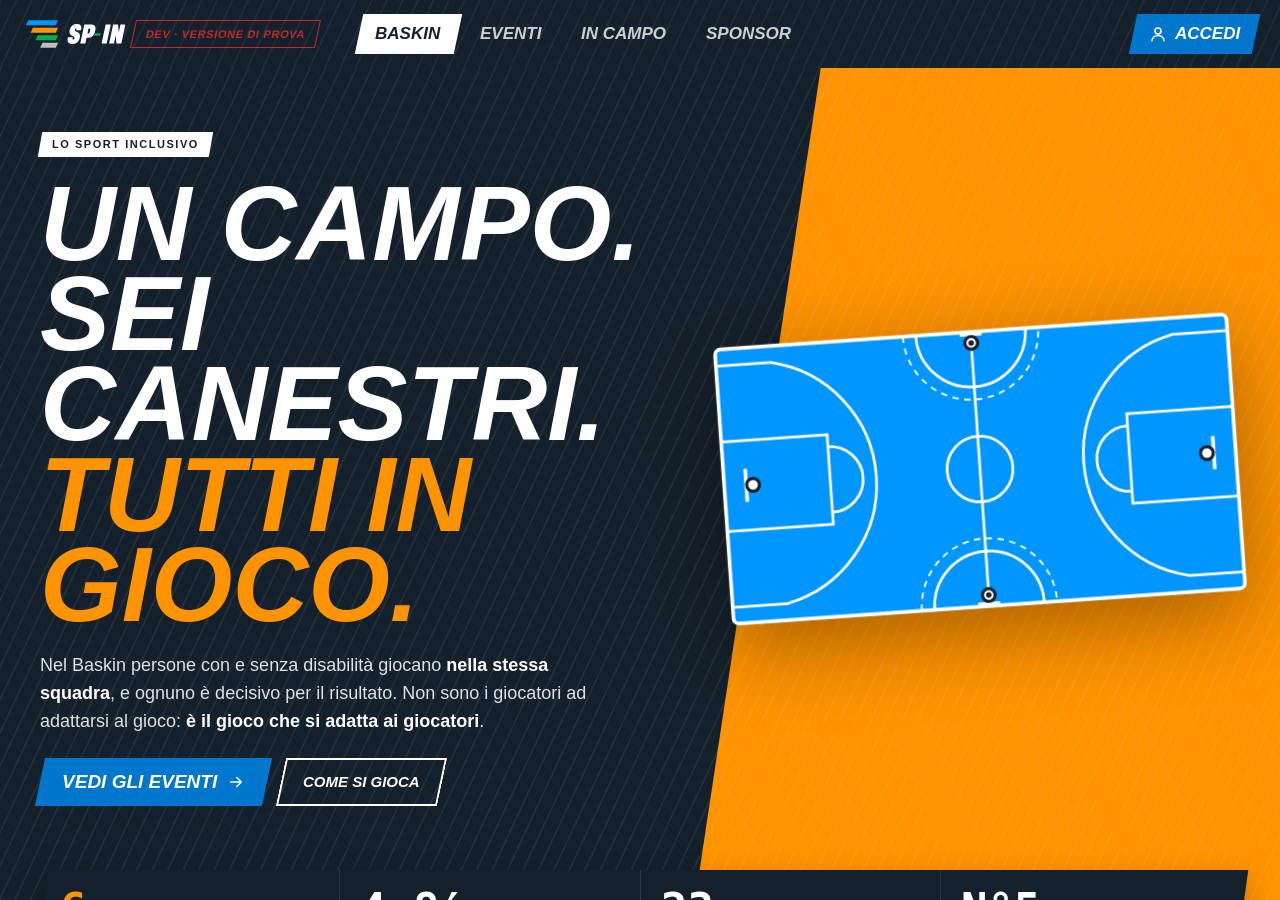
==== commit 76316a24: "DEV 1.32.9-dev.1" ====
--- a/index.html
+++ b/index.html
@@ -31,6 +31,7 @@
 <link rel="stylesheet" href="design-system/manage.css">
 <link rel="stylesheet" href="design-system/societies-tab.css">
 <link rel="stylesheet" href="design-system/registri.css">
+<link rel="stylesheet" href="design-system/referto-guide.css">
 <link rel="stylesheet" href="design-system/app-shell.css">
 </head>
 <body>
@@ -53,6 +54,7 @@
 <script src="design-system/teams-tab.js"></script>
 <script src="design-system/manage.js"></script>
 <script src="design-system/societies-tab.js"></script>
+<script src="design-system/referto-guide.js"></script>
 <script src="app.js"></script>
 </body>
 </html>
--- a/styles.css
+++ b/styles.css
@@ -346,6 +346,17 @@
 
 .oncourt{gap:clamp(var(--space-4),1vh,var(--space-8))}.bench{gap:clamp(var(--space-4),.9vh,var(--space-8))}
 .thead .tbtn{height:clamp(38px,5.4vh,44px)}
+/* Note della squadra sotto Panchina (2026-10-25) */
+.thead .tbcol{display:flex;flex-direction:column;gap:var(--space-4)}
+.thead .tbcol .tbtn{height:clamp(30px,4.2vh,36px);justify-content:center}
+.tnote .ndot{width:8px;height:8px;border-radius:var(--radius-round);background:var(--primary);display:inline-block}
+.ntlist{list-style:none;margin:0;padding:var(--space-4);display:flex;flex-direction:column;gap:var(--space-8);max-height:46vh;overflow-y:auto}
+.ntlist li{display:flex;flex-direction:column;gap:var(--space-4)}
+.ntlist .ntfix{padding:var(--space-8) var(--space-12);background:var(--sunk);border-radius:var(--radius-md);font-size:var(--fs-14);line-height:1.4}
+.ntlist .ntfix small{color:var(--muted);font-size:var(--fs-12)}
+.pk[disabled]{opacity:.55;cursor:not-allowed;background:var(--bg)}
+.pk .vr.xo{color:var(--crit)}
+.sgalt{display:block;margin-top:var(--space-4);padding:0;height:auto;min-height:32px;font-size:var(--fs-13);color:var(--primary);text-align:left;white-space:normal}
 .reminder{padding:var(--space-4) var(--space-12)}
 
 .pad canvas{height:clamp(84px,17vh,150px)}
@@ -710,9 +721,6 @@
 .der button.miss{background:var(--crit-soft);border-color:var(--crit);color:var(--crit)}
 .der button{height:30px}
 /* firma dell'allenatore sulla lista: come le firme di fine partita */
-.lpad2{display:flex;flex-direction:column;gap:var(--space-8)}
-.lpad2 .sgrow{grid-template-columns:1fr;border-top:0;padding:0;gap:var(--space-12)}
-.lpad2.signed{border-color:var(--ok)}
 /* dialog della panchina: il pulsante resta in luce come la card del giocatore */
 .thead .tbtn.hl{position:relative;z-index:30;background:var(--surface);box-shadow:0 0 0 4px var(--A),0 10px 30px rgba(0,0,0,.35)}
 .tB .thead .tbtn.hl{box-shadow:0 0 0 4px var(--B),0 10px 30px rgba(0,0,0,.35)}
--- a/platform.css
+++ b/platform.css
@@ -275,7 +275,7 @@
 .ufb b{color:var(--ink);margin-left:var(--space-2)}
 .ufb[aria-pressed="true"]{background:var(--ink);border-color:var(--ink);color:var(--surface)}
 .ufb[aria-pressed="true"] b{color:var(--surface)}
-.utab{padding:0;overflow:hidden}
+.utab{padding:0;overflow:hidden;container-type:inline-size;container-name:ut}   /* colonne secondo la larghezza della tabella (con la barra della pagina utente è più stretta della finestra, 2026-10-23) */
 .urow{display:grid;grid-template-columns:1fr 1fr;gap:var(--space-8) var(--space-16);padding:var(--space-16) var(--space-16);border-top:1px solid var(--line);align-items:start}
 .urow:first-child{border-top:0}
 .uhead{display:none}
@@ -286,11 +286,11 @@
 .umut{color:var(--muted);font-size:var(--fs-12)}
 .uchips{display:flex;flex-wrap:wrap;gap:var(--space-4)}
 .uc>.chip{align-self:flex-start}
-@media (min-width:600px) and (max-width:1179px){.urow{grid-template-columns:1fr 1fr 1fr 1fr}.ue{grid-column:span 2}.ur,.us{grid-column:span 2}.ua{grid-column:1/-1}}
+@container ut (min-width:600px) and (max-width:979px){.urow{grid-template-columns:1fr 1fr 1fr 1fr}.ue{grid-column:span 2}.ur,.us{grid-column:span 2}.ua{grid-column:1/-1}}
 .ua{flex-direction:row;flex-wrap:wrap;gap:var(--space-8);align-items:center}
 .ua .btn{min-height:40px}
 .udel{color:var(--crit)}
-@media (min-width:1180px){
+@container ut (min-width:980px){
   .urow{grid-template-columns:minmax(80px,1fr) minmax(80px,1fr) minmax(170px,1.8fr) minmax(110px,1.2fr) 130px 290px;align-items:center}
   .uhead{display:grid;background:var(--sunk);font-size:var(--fs-12);color:var(--muted);font-weight:700;text-transform:uppercase;letter-spacing:.03em;padding:var(--space-12) var(--space-16)}
   .ue,.ur,.ua{grid-column:auto}
@@ -428,6 +428,15 @@
 .tm .dteam.dz-on{background:var(--ok-soft);outline:2px solid var(--ok)}
 .tm.dz-on{outline:2px solid var(--ok);outline-offset:1px}
 .tm.dz-no{outline:2px dashed var(--crit);outline-offset:1px}
+/* calendario da definire (Diego, 2026-10-23): squadre simmetriche in verticale. Casa a destra, trattino al centro, ospite a
+   sinistra in colonne uguali per ogni gara; data e luogo centrati; la freccia occupa quanto la maniglia */
+.tm .vsym{display:grid;grid-template-columns:minmax(0,1fr) auto minmax(0,1fr);align-items:center;column-gap:var(--space-4)}
+.tm .vsym .tfase{grid-column:1/-1;text-align:center}
+.tm .vsym .vsh{text-align:right}.tm .vsym .vsa{text-align:left}
+.tm .vsym .vsm{white-space:pre;color:var(--muted)}
+.tm.tsym>.grow>small{text-align:center}
+.tm.tsym>svg:last-child{width:28px;margin-right:calc(-1 * var(--space-8))}
+.crip{justify-content:center}
 .dsrc{opacity:.35}
 .dghost{position:fixed;z-index:1000;pointer-events:none;margin:0;opacity:.95;box-shadow:0 10px 28px rgba(0,0,0,.22);background:var(--surface);border-radius:var(--radius-md);cursor:grabbing}
 .dndh{margin:0 0 var(--space-8);font-size:var(--fs-13)}
@@ -450,6 +459,38 @@
 .ep-sec .varb{border-top:0;padding-top:0}.ep-sec .varl{display:none}
 .ep-end{padding-top:var(--space-24);border-top:1px solid var(--line)}
 @container ep (min-width:1280px){.ep-more{gap:var(--space-32);padding:var(--space-32) var(--space-40) 0}}
+/* Racconto della gara (1.32.7, Diego 2026-10-26): articolo nella scheda evento dopo le statistiche; striscia di Segreteria
+   per chi gestisce l'evento; finestra di revisione con i controlli (10-racconto-gara.js) */
+.rcx-art{display:flex;flex-direction:column;gap:var(--space-12);min-width:0}
+.rcx-kick{font-size:var(--fs-12);font-weight:800;letter-spacing:.1em;text-transform:uppercase;color:var(--warn)}
+.rcx-title{margin:0;font-family:var(--font-display);font-weight:900;font-stretch:62%;font-style:italic;text-transform:uppercase;font-size:var(--fs-30);line-height:1;text-wrap:balance;padding-right:var(--space-4)}
+.rcx-dek{margin:0;font-size:var(--fs-17);line-height:1.45;font-weight:600;max-width:62ch}
+.rcx-by{margin:0;font-size:var(--fs-13);color:var(--muted);border-top:1px solid var(--line);padding-top:var(--space-8)}
+.rcx-body{display:flex;flex-direction:column;gap:var(--space-12)}
+.rcx-body p{margin:0;max-width:65ch;line-height:1.62;font-size:var(--fs-15)}
+.rcx-facts{display:grid;grid-template-columns:minmax(0,1fr) minmax(0,1fr);border-top:2px solid var(--ink)}
+.rcx-facts>div{display:flex;flex-direction:column;gap:var(--space-4);padding:var(--space-12) 0;min-width:0}
+.rcx-facts>div+div{border-left:1px solid var(--line);padding-left:var(--space-16)}
+.rcx-facts h4{margin:0 0 var(--space-4);font-family:var(--font-display);font-weight:900;font-stretch:62%;font-style:italic;text-transform:uppercase;font-size:var(--fs-17);line-height:1;padding-right:var(--space-4)}
+.rcx-facts ol{margin:0;padding:0;list-style:none;display:flex;flex-direction:column;gap:var(--space-2);font-variant-numeric:tabular-nums}
+.rcx-facts li{display:flex;justify-content:space-between;gap:var(--space-8);font-size:var(--fs-14)}
+.rcx-facts small{color:var(--muted);font-size:var(--fs-12)}
+.rcx-next{display:flex;flex-direction:column;gap:var(--space-4);padding:var(--space-12) var(--space-16);background:var(--sunk);font-size:var(--fs-14)}
+.rcx-next b{font-size:var(--fs-12);letter-spacing:.08em;text-transform:uppercase;color:var(--muted)}
+.rcx-sign,.rcx-none{margin:0;font-size:var(--fs-13);color:var(--muted)}
+.rcx-share{gap:var(--space-8)}
+.rcx-org{display:flex;align-items:center;gap:var(--space-12);flex-wrap:wrap;padding:var(--space-8) 0;border-bottom:1px solid var(--line)}
+/* campi della revisione: il riquadro (.sp-input, alto 44 px nel kit) cresce con il testo, che va a capo e resta dentro */
+.rcx-ed .sp-input:has(textarea){height:auto;align-items:stretch;padding:var(--space-8) var(--space-12)}
+.rcx-ed textarea.rcx-grow{display:block;width:100%;height:auto;min-height:calc(1.5em * 2);resize:none;overflow:hidden;font:inherit;font-size:var(--fs-15);line-height:1.5;white-space:pre-wrap;overflow-wrap:anywhere;box-sizing:border-box}
+.rcx-ed #rc_s{min-height:calc(1.5em * 3)}
+.rcx-ed #rc_b{min-height:calc(1.5em * 14)}
+.rcx-cks{display:flex;flex-direction:column;border-top:1px solid var(--line)}
+.rcx-ck{display:grid;grid-template-columns:auto minmax(0,1fr);gap:var(--space-2) var(--space-12);padding:var(--space-8) 0;border-bottom:1px solid var(--line)}
+.rcx-ck>.sp-st{grid-row:span 2;align-self:start}
+.rcx-ck small{color:var(--muted);font-size:var(--fs-13);line-height:1.4}
+.rcx-ck mark{background:var(--crit-soft);color:var(--crit);font-weight:700;padding:0 var(--space-2)}
+@container ep (min-width:700px){.rcx-title{font-size:var(--fs-42)}}
 /* campionati nell'elenco Eventi (1.12): card verdi gara per gara; collegamento dalla gara al torneo o al campionato */
 .evcard.camp .evd{background:var(--warn-soft)}
 .evcard.camp .evd b{color:var(--accent-hover)}
@@ -578,6 +619,7 @@
 /* Pagina pubblicata di tornei e campionati (2026-10-20, design-system/competition-page.css): parti proprie dell'app */
 .cpx-main>.ainfo,.cpx-main>.aerr,.cpx-main>.tmiss{margin:0}
 .cpx-editbar{display:flex;align-items:center;gap:var(--space-12);flex-wrap:wrap}
+.cpx-editacts{display:flex;align-items:center;gap:var(--space-8);flex-wrap:wrap;margin-left:auto}
 .cpx-rules{display:flex;flex-direction:column;gap:var(--space-12)}
 .cpx-where{margin:0;color:var(--muted)}.cpx-where a{display:inline-flex;align-items:center;gap:var(--space-8)}.cpx-where svg{width:18px;height:18px}
 .cpx-teams{display:flex;flex-direction:column;gap:var(--space-12)}
--- a/design-system/event-poster.css
+++ b/design-system/event-poster.css
@@ -103,6 +103,30 @@
 .ep-col{display:flex;flex-direction:column;gap:var(--space-12);min-width:0}
 .ep-col--players{margin-top:6px}
 .ep-side3{display:none}
+/* SP-IN 2026-10-26 (Diego): colonne laterali (realizzatore e ultime partite) sempre simmetriche: sotto 1280 px sotto le
+   statistiche, casa a sinistra e ospite a destra; schede e scritte dell'ospite riflesse */
+.ep-body:has(.ep-side3){display:grid;grid-template-columns:repeat(2,minmax(0,1fr));grid-template-areas:"st st" "pa pb";column-gap:10px;row-gap:22px}
+.ep-body .ep-col--stats{grid-area:st}
+.ep-body .ep-side3{display:flex;container-type:inline-size}
+.ep-side3--a{grid-area:pa}.ep-side3--b{grid-area:pb}
+.ep-side3 .ep-form-l{text-align:left}.ep-side3--b .ep-form-l{text-align:right}
+.ep-side3--b .ep-card{padding:var(--space-12) 18px var(--space-12) var(--space-12);align-items:flex-end;text-align:right}
+.ep-side3--b .ep-card::before{left:auto;right:0}
+.ep-side3--b .ep-card-ghost{right:auto;left:-4px}
+.ep-side3--b .ep-card-v{flex-direction:row-reverse}
+.ep-side3--b .ep-card-n{max-width:100%}
+/* ultime partite: tre riquadri sulla stessa riga, il più recente verso il centro e più grande, dentro la colonna */
+.ep-streak{display:flex;align-items:center;gap:4cqi;padding:0 2cqi}
+.ep-streak--a{justify-content:flex-end}.ep-streak--b{justify-content:flex-start}
+.ep-st{flex:none;box-sizing:border-box;display:grid;place-items:center;transform:skewX(var(--ep-skew));background:var(--ep-white);border:2px solid var(--ep-c);color:var(--scorebox);
+  /* SP-IN 2026-10-26 (Diego): il più grande come il riquadro dei numeri delle statistiche, gli altri via via più piccoli; dentro la colonna anche sul telefono */
+  --ep-stw:min(calc(var(--ep-row-h) * 1.7),36cqi);--k:1;width:calc(var(--ep-stw) * var(--k));height:calc(var(--ep-stw) / 1.7 * var(--k))}
+.ep-streak--a .ep-st{--ep-c:var(--ep-a)}.ep-streak--b .ep-st{--ep-c:var(--ep-b)}
+.ep-st>b{transform:skewX(var(--ep-unskew));font-family:var(--font-display);font-weight:900;font-stretch:62%;font-style:italic;line-height:1;font-size:calc(var(--ep-stw) / 1.7 * var(--k) * .6)}
+.ep-st--1{--k:.64}.ep-st--2{--k:.8}.ep-st--3{--k:1}
+.ep-streak--a .ep-st.is-w{background:var(--ep-a);color:var(--ep-a-on)}
+.ep-streak--b .ep-st.is-w{background:var(--ep-b);color:var(--ep-b-on)}
+.ep-st.is-empty{background:none;border-style:dashed;border-color:var(--line-strong)}
 .ep-tag{align-self:center;margin:0;padding:5px var(--space-16);background:var(--scorebox);color:var(--on-stage);transform:skewX(var(--ep-skew))}
 .ep-tag>span{display:block;transform:skewX(var(--ep-unskew));font-family:var(--font-display);font-weight:900;font-stretch:62%;font-style:italic;font-size:var(--fs-13);letter-spacing:.08em;text-transform:uppercase}
 
@@ -133,6 +157,12 @@
 .ep-form-line--a .ep-fm.w{background:var(--ep-a);border-color:var(--ep-a);color:var(--ep-a-on)}
 .ep-form-line--b .ep-fm.w{background:var(--ep-b);border-color:var(--ep-b);color:var(--ep-b-on)}
 .ep-fm.is-empty{border-style:dashed}
+/* SP-IN 2026-10-26: riga dei tempi, il numero del tempo piccolo e il valore in evidenza */
+.ep-fm.ep-per{color:var(--ink)}
+/* SP-IN 2026-10-26 (Diego): contorno di ogni tempo nel colore della propria squadra, come le ultime 3 */
+.ep-form-line--a .ep-fm.ep-per{border-color:var(--ep-a)}.ep-form-line--b .ep-fm.ep-per{border-color:var(--ep-b)}
+.ep-fm.ep-per b{font-size:var(--fs-11);font-weight:800;color:var(--muted)}
+.ep-fm.ep-per span span{font-size:var(--fs-14)}
 
 /* protagonisti: due schede per riga, bordo e numero nel primo colore della squadra */
 .ep-players{display:flex;flex-direction:column;gap:var(--space-8)}
@@ -185,22 +215,12 @@
   .ep-side--a{left:120px;top:110px}
   .ep-side--b{right:120px;top:230px}
   .ep-info{padding-top:18px}
-  .ep-body{max-width:1200px;display:grid;grid-template-columns:minmax(0,1.1fr) minmax(0,1fr);gap:40px;align-items:start;padding:26px 0 48px}
+  .ep-body{max-width:1200px;display:grid;grid-template-columns:minmax(0,760px);justify-content:center;gap:40px;align-items:start;padding:26px 0 48px}
   .ep-col--players{margin-top:0}
   /* SP-IN 2026-10-20: tre colonne simmetriche, realizzatori di casa a sinistra e dell'ospite a destra; le colonne laterali
      partono all'altezza della prima riga delle statistiche (sotto l'etichetta "Statistiche") */
-  .ep-body:has(.ep-side3){grid-template-columns:minmax(0,1fr) minmax(0,1.5fr) minmax(0,1fr);grid-template-areas:"pa st pb";gap:32px}
-  .ep-body .ep-col--stats{grid-area:st}
-  .ep-body .ep-col--players{display:none}
-  .ep-side3{display:flex;padding-top:calc(var(--fs-15) + 10px + var(--space-12))}
-  .ep-side3--a{grid-area:pa}.ep-side3--b{grid-area:pb}
-  .ep-side3 .ep-form-l{text-align:left}.ep-side3--b .ep-form-l{text-align:right}
-  /* schede dell'ospite riflesse: barra a destra, testo a destra, numero in trasparenza a sinistra */
-  .ep-side3--b .ep-card{padding:var(--space-12) 18px var(--space-12) var(--space-12);align-items:flex-end;text-align:right}
-  .ep-side3--b .ep-card::before{left:auto;right:0}
-  .ep-side3--b .ep-card-ghost{right:auto;left:-4px}
-  .ep-side3--b .ep-card-v{flex-direction:row-reverse}
-  .ep-side3--b .ep-card-n{max-width:100%}
+  .ep-body:has(.ep-side3){grid-template-columns:minmax(0,1fr) minmax(0,1.5fr) minmax(0,1fr);grid-template-areas:"pa st pb";justify-content:stretch;gap:32px}
+  .ep-body .ep-side3{padding-top:calc(var(--fs-15) + 10px + var(--space-12))}
   .ep-tag>span{font-size:var(--fs-15)}
   .ep-fm{height:40px}
   .ep-actions{display:none}
--- a/design-system/events-tab.css
+++ b/design-system/events-tab.css
@@ -107,6 +107,7 @@
 .evx-card--draft{flex-direction:row;align-items:center;gap:var(--space-12);padding:14px;border:2px dashed var(--warn);background:color-mix(in srgb,var(--warn-soft) 45%,var(--surface));box-shadow:none}
 .evx-draft-tag{flex:none;padding:3px 10px;background:var(--warn-fill);color:var(--on-fill);transform:skewX(-10deg)}
 .evx-draft-tag b{display:block;transform:skewX(10deg);font-size:var(--fs-11);letter-spacing:.1em;text-transform:uppercase}
+.evx-card--crit .evx-draft-tag{background:var(--crit-fill)}   /* SP-IN (2026-10-23): richieste di eliminazione */
 .evx-draft-t{flex:1;min-width:0;display:flex;flex-direction:column;gap:2px}
 .evx-draft-t>b{font-size:var(--fs-17)}
 .evx-draft-t>span{font-size:var(--fs-12);color:var(--muted)}
--- a/design-system/teams-tab.css
+++ b/design-system/teams-tab.css
@@ -155,3 +155,15 @@
   .tmx-aside .tmx-ch-crest{left:16px}
   .tmx-aside .tmx-ch-t{right:70px}
 }
+
+/* ---------- SP-IN (2026-10-23): scheda sfocata per chi non ha l'accesso (tab In campo) ---------- */
+.tmx-lock{position:relative}
+.tmx-lock-b{filter:blur(7px);opacity:.75;pointer-events:none;user-select:none}
+.tmx-lock-cta{position:absolute;inset:var(--space-16);display:flex;flex-direction:column;align-items:center;justify-content:center;gap:var(--space-12);text-align:center;padding:var(--space-16);background:color-mix(in srgb,var(--surface) 82%,transparent);box-shadow:inset 0 0 0 1.5px var(--ink)}
+.tmx-lock-t{font-family:var(--font-display);font-weight:900;font-stretch:62%;font-style:italic;text-transform:uppercase;font-size:var(--fs-24);line-height:1;padding-right:.1em}
+.tmx-lock-cta p{margin:0;max-width:34ch;font-size:var(--fs-14);color:var(--muted)}
+.tmx-lock-a{display:flex;gap:var(--space-8);flex-wrap:wrap;justify-content:center}
+.tmx-lock-in,.tmx-lock-up{height:44px;padding:0 var(--space-16);display:grid;place-items:center;border:0;text-decoration:none;transform:skewX(var(--tmx-skew));cursor:pointer}
+.tmx-lock-in{background:var(--surface);color:var(--ink);box-shadow:inset 0 0 0 1.5px var(--ink)}
+.tmx-lock-up{background:var(--primary-fill);color:var(--on-fill)}
+.tmx-lock-in b,.tmx-lock-up b{transform:skewX(var(--tmx-unskew));font-size:var(--fs-15)}
--- a/design-system/registri.css
+++ b/design-system/registri.css
@@ -8,6 +8,9 @@
 #app>.page{container-type:inline-size;container-name:sp}
 .wrap.sp{font-size:var(--fs-15);line-height:1.35}
 @container sp (min-width:700px){.wrap.sp:not(.wrap-ep){max-width:calc(var(--content-max) + 2 * var(--space-32))}}
+/* pagina utente (profilo, Società, Squadre, Utenti, Impostazioni): su PC tutta la larghezza della pagina (Diego, 2026-10-23) */
+@container sp (min-width:700px){.wrap.sp:has(>.acx2){max-width:none}}
+@container sp (min-width:900px){.acx .sp-wall{grid-template-columns:repeat(auto-fill,minmax(160px,1fr))}}
 
 /* ---------- comune ai due registri: pulsanti inclinati, titoli, link indietro ---------- */
 /* il riquadro inclinato è il ::before, così testo e icone restano diritti senza cambiare il markup dei pulsanti */
@@ -31,6 +34,7 @@
 /* "ghost" = link (Annulla, azioni secondarie): niente riquadro, testo normale */
 .sp[data-register] .btn.ghost{height:auto;min-height:40px;padding:0 var(--space-4);font-family:var(--font-body);font-style:normal;font-stretch:100%;font-weight:700;text-transform:none;font-size:var(--fs-14);color:var(--primary)}
 .sp[data-register] .btn.ghost::before{content:none}
+.sp[data-register] .btn.ghost.dsdel{color:var(--crit)}   /* "Elimina la bozza" della bozza a passi resta rossa (Diego, 2026-10-23) */
 .sp[data-register] :is(a.btn,a.btn.primary){text-decoration:none}
 .sp[data-register] .h1{font-family:var(--font-display);font-weight:900;font-stretch:62%;font-style:italic;text-transform:uppercase;font-size:44px;line-height:.86;letter-spacing:0}
 @container sp (min-width:900px){.sp[data-register] .h1{font-size:64px}}
@@ -44,6 +48,15 @@
 .sp[data-register] .seg.tabs button[aria-pressed="true"]{background:var(--action);color:var(--on-action);box-shadow:none}
 .sp[data-register] .empty{border:1px dashed var(--line-strong);border-radius:var(--radius-0);font-size:var(--fs-14);line-height:1.5}
 .sp[data-register] :is(.ainfo,.aerr){border-radius:var(--radius-0);background:var(--page);box-shadow:inset 4px 0 0 var(--muted);padding:10px 12px 10px 16px;font-size:var(--fs-13);line-height:1.45}
+.sp[data-register] .ainfo.warn{box-shadow:inset 4px 0 0 var(--warn)}
+/* eliminazione di un evento pubblicato (Diego, 2026-10-23): link rosso di admin e owner, scolorito e spento finché non c'è la richiesta */
+.sp-link.el-del{color:var(--crit)}
+.sp-link.el-del:disabled{color:var(--muted);opacity:.55;cursor:not-allowed}
+.ef-more{display:flex;flex-direction:column;align-items:flex-start;gap:var(--space-12);padding-top:var(--space-16);border-top:1px solid var(--line-soft)}
+.ef-more>.sp-btn{align-self:stretch}
+.sp-only-m>.ef-more{padding-bottom:var(--space-16)}
+.btn.el-btn,.sp[data-register] .btn.el-btn{color:var(--crit)}
+.btn.el-btn:disabled,.sp[data-register] .btn.el-btn:disabled{color:var(--muted);opacity:.55;cursor:not-allowed}
 .sp[data-register] .aerr{box-shadow:inset 4px 0 0 var(--crit)}
 
 /* ---------- Segreteria: sobria, colore solo per gli stati, niente card né ombre ---------- */
@@ -124,7 +137,41 @@
 /* Profilo (pAccount), accesso, Sponsor: palco della Tribuna a tutta larghezza della colonna */
 .wrap.sp .sp-stage-band{right:0}
 .acx{display:flex;flex-direction:column;gap:var(--space-24)}
-.acx .sp-grid{gap:var(--space-24)}
+/* pagina utente (2026-10-23): su PC la barra a sinistra con "Il tuo lavoro" (o "La tua passione") e "Account", sempre
+   visibile in profilo, Società, Squadre, Utenti e Impostazioni; sul telefono il menu sta sotto il profilo e altrove non c'è */
+.acx2{display:flex;flex-direction:column;gap:var(--space-24);min-width:0}
+.acx-nav{display:flex;flex-direction:column;gap:var(--space-24);min-width:0}
+.acx2--home .acx-nav{order:2}
+.acx2:not(.acx2--home) .acx-nav{display:none}
+.acx-body{display:flex;flex-direction:column;gap:var(--space-16);min-width:0}
+.acx-nav .sp-wrow[aria-current="page"]{box-shadow:inset 3px 0 0 var(--ink);padding-left:var(--space-12);background:var(--page)}
+@container sp (min-width:900px){
+  .acx2{display:grid;grid-template-columns:var(--side-w) minmax(0,1fr);gap:var(--space-32) 48px;align-items:start}
+  .acx2 .acx-nav,.acx2:not(.acx2--home) .acx-nav{display:flex;order:0;position:sticky;top:var(--space-16)}
+  /* Diego, 2026-10-23: barra e contenuto scorrono ognuno per conto suo. La barra resta ferma mentre scorre la pagina (.page)
+     e, se è più alta della finestra, scorre da sola senza trascinare la pagina (overscroll-behavior). Si ferma dove parte (margine di .wrap), così non si
+     sposta nemmeno all'inizio. 68px = barra in alto
+     su PC (app-shell.css) */
+  .acx2 .acx-nav{top:var(--space-32);max-height:calc(100dvh - 68px - var(--space-48));overflow-y:auto;overscroll-behavior:contain;scrollbar-width:thin;
+    padding:0 var(--space-4) 0 var(--space-8);margin-left:calc(-1 * var(--space-8))}   /* lo scorrimento ritaglia: spazio a sinistra per i riquadri inclinati delle icone, senza spostare la barra */
+  .acx2 .acmain>a.back.acback{display:none}
+}
+/* tab Squadre dentro la pagina utente su PC: colonna più stretta (barra a sinistra), ma anteprima della squadra sempre a destra */
+@container sp (min-width:900px){
+  .acx2 .tmx-head{flex-direction:row;align-items:center;gap:18px;flex-wrap:wrap}
+  .acx2 .tmx-cols{display:grid;grid-template-columns:minmax(0,1fr) 320px;gap:24px;align-items:start}
+  .acx2 .tmx-cols--one{grid-template-columns:minmax(0,1fr)}
+  .acx2 .tmx-wall{grid-template-columns:repeat(3,minmax(0,1fr))}
+  .acx2 .tmx-hint{display:none}
+  .acx2 .tmx-aside{display:flex;flex-direction:column;gap:14px;position:sticky;top:var(--space-16)}
+  .acx2 .tmx-aside .tmx-ch-crest{left:16px}
+  .acx2 .tmx-aside .tmx-ch{--ch-h:150px;--ch-band:120px;--ch-crest:72px;--ch-name:34px}
+  .acx2 .tmx-aside .tmx-ch-t{left:132px;right:60px}
+  .acx2 .tmx-tools{flex:1;min-width:240px}
+}
+.imp-f{gap:var(--space-16)}
+.imp-r{flex-wrap:nowrap;align-items:center}
+.imp-f .sp-hint{margin:0}
 .acx-who{display:flex;align-items:center;gap:14px;flex-wrap:nowrap;padding-right:40px}
 .acx-ini{flex:none;width:64px;height:64px;display:grid;place-items:center;background:var(--accent);color:var(--accent-ink);transform:skewX(var(--skew))}
 .acx-ini b{transform:skewX(var(--unskew));font-family:var(--font-display);font-weight:900;font-stretch:62%;font-style:italic;font-size:28px}
@@ -239,3 +286,22 @@
 .sp[data-register="segreteria"] .rp:has(input:checked){border-color:var(--ink);background:none}
 .sp-actionbar--fixed .sp-btn{flex:none}
 @media (min-width:900px){.sp-actionbar--fixed{display:none}}
+
+/* ---------- finestra della gara di tornei e campionati (Diego, 2026-10-23): Segreteria ---------- */
+#ov .sheet .tpx{display:flex;flex-direction:column;gap:var(--space-16)}
+#ov .sheet .tpx .sh-h{margin:0}
+.tpx [hidden]{display:none!important}   /* "Un altro indirizzo": campo e indirizzo nascosti finché non servono */
+.tpx-lock{display:flex;align-items:center;gap:6px;margin:0;color:var(--muted)}
+.tpx-lock svg{flex:none}
+.tpx .sp-pair>.sp-field,.tpx .sp-form>*{min-width:0}
+.sp-choices{border:0;margin:0;padding:0;display:flex;flex-direction:column;min-width:0}
+.sp-choices>legend{padding:0;margin:0 0 var(--space-8)}
+.sp-choice{display:flex;gap:var(--space-12);align-items:flex-start;padding:10px var(--space-12) 10px 0;border-top:1px solid var(--line-soft);cursor:pointer}
+.sp-choice:last-child{border-bottom:1px solid var(--line-soft)}
+.sp-choice input{flex:none;width:18px;height:18px;margin:1px 0 0;accent-color:var(--ink)}
+.sp-choice>span{display:flex;flex-direction:column;gap:2px;line-height:1.35;min-width:0}
+.sp-choice b{font-size:var(--fs-14)}
+.sp-choice small{font-size:var(--fs-12);color:var(--muted)}
+.sp-choice:has(input:checked){box-shadow:inset 3px 0 0 var(--ink);padding-left:var(--space-12)}
+.sp-choice:has(input:focus-visible){outline:2px solid var(--focus);outline-offset:-2px}
+.tpx-f{align-items:center;gap:var(--space-8);flex-wrap:wrap;padding-top:var(--space-4)}
--- a/design-system/referto-guide.css
+++ b/design-system/referto-guide.css
@@ -0,0 +1,105 @@
+/* SP-IN · Copyright (c) 2026 Diego Cavalli. Tutti i diritti riservati.
+   Autore: Diego Cavalli. È vietato copiare, modificare, distribuire o usare questo codice, in tutto o in parte, senza l'autorizzazione scritta dell'autore. */
+/* Guida al referto · classi .rgd-* · design system del referto (tokens.css + components.css v1). */
+
+/* ---------- benvenuto ---------- */
+.rgd-wel{max-width:1132px;margin:0 auto;padding:var(--space-24);display:flex;flex-direction:column;gap:var(--space-20);font-family:var(--font-body);color:var(--ink)}
+.rgd-hero{display:flex;align-items:center;gap:28px;padding:28px 32px;border-radius:var(--radius-lg);background:var(--scorebox);color:#fff}
+.rgd-hero-c{flex:none;padding:8px 4px}
+.rgd-court{display:block;filter:drop-shadow(0 14px 24px rgba(0,0,0,.35))}
+.rgd-cf{fill:var(--primary);stroke:#fff;stroke-width:4}
+.rgd-cl{fill:none;stroke:#fff;stroke-width:3}
+.rgd-bb{stroke-width:4}.rgd-sb{stroke-width:5}.rgd-dash{stroke-dasharray:7 6;stroke-width:2}
+.rgd-hp{fill:#fff;stroke:var(--scorebox);stroke-width:3.5}.rgd-hp-lo{fill:var(--scorebox)}
+.rgd-hero-t{flex:1;min-width:0;display:flex;flex-direction:column;gap:10px}
+.rgd-kick{font-size:var(--fs-12);font-weight:700;letter-spacing:.14em;text-transform:uppercase;color:#9bcbf2}
+.rgd-hero h1{margin:0;font-size:34px;font-weight:800;letter-spacing:-.01em;line-height:1.05}
+.rgd-hero p{margin:0;max-width:620px;font-size:16px;line-height:1.5;color:#dde3e8}
+.rgd-dur{flex:none;display:flex;flex-direction:column;align-items:center;gap:2px;padding:14px 18px;border-radius:14px;background:rgba(255,255,255,.08)}
+.rgd-dur b{font-family:var(--font-mono,"JetBrains Mono",monospace);font-size:30px;font-weight:500}
+.rgd-dur small{font-size:16px}
+.rgd-dur span{font-size:var(--fs-12);color:#c9d0d6}
+.rgd-phs{display:flex;gap:var(--space-16)}
+.rgd-ph{flex:1;min-width:0;display:flex;flex-direction:column;gap:12px;padding:18px;border:1px solid var(--line);border-radius:var(--radius-lg);background:var(--surface)}
+.rgd-ph header{display:flex;align-items:center;gap:12px}
+.rgd-ph header b{font-size:var(--fs-20);font-weight:800}
+.rgd-n{width:32px;height:32px;flex:none;display:grid;place-items:center;border-radius:var(--radius-round);background:var(--primary-fill);color:var(--on-fill);font-weight:800}
+.rgd-ph-i{margin-left:auto;color:var(--primary);display:grid}
+.rgd-ph p{margin:0;font-size:var(--fs-14);line-height:1.45;color:var(--muted)}
+.rgd-ph ul{margin:0;padding:0;list-style:none;display:flex;flex-direction:column;gap:8px}
+.rgd-ph li{display:flex;gap:8px;align-items:flex-start;font-size:var(--fs-14);line-height:1.35}
+.rgd-ph li .rgd-i{flex:none;margin-top:1px;color:var(--ok)}
+.rgd-act{display:flex;align-items:center;gap:12px;flex-wrap:wrap;padding-top:4px}
+.rgd-grow{flex:1}
+.rgd-mute{display:inline-flex;align-items:center;gap:10px;font-size:var(--fs-14);color:var(--muted);cursor:pointer}
+.rgd-mute input{width:22px;height:22px;margin:0;accent-color:var(--primary-fill)}
+.rgd-where{margin:0;display:flex;align-items:center;gap:10px;font-size:var(--fs-14);color:var(--muted)}
+.rgd-where .rgd-i{box-sizing:content-box;padding:5px;border:1.5px solid var(--line-strong);border-radius:var(--radius-round);color:var(--ink)}
+.rgd-where b{color:var(--ink)}
+/* PC piccolo / tablet verticale */
+@media (max-width:980px){
+  .rgd-hero{flex-wrap:wrap}.rgd-hero-c{order:-1}.rgd-hero-t{flex-basis:100%}.rgd-dur{display:none}
+  .rgd-phs{flex-direction:column}
+}
+
+/* ---------- giro guidato ---------- */
+.rgd-layer{position:fixed;inset:0;z-index:1000;font-family:var(--font-body);color:var(--ink)}
+.rgd-block{position:absolute;inset:0;background:transparent}       /* niente tocchi sull'app durante la guida */
+.rgd-layer.is-free .rgd-block{background:rgba(20,32,43,.66)}
+.rgd-spot{position:absolute;box-shadow:0 0 0 3px #fff,0 0 0 9999px rgba(20,32,43,.66);pointer-events:none;transition:left .25s var(--ease,ease),top .25s var(--ease,ease),width .25s var(--ease,ease),height .25s var(--ease,ease)}
+.rgd-card{position:absolute;box-sizing:border-box;display:flex;flex-direction:column;gap:10px;padding:18px 18px 14px;border-radius:var(--radius-lg);background:var(--surface);box-shadow:var(--shadow-3);outline:none;transition:left .25s var(--ease,ease),top .25s var(--ease,ease),opacity .15s}
+.rgd-layer.is-busy .rgd-card{opacity:0}
+.rgd-arrow{position:absolute;width:16px;height:16px;background:var(--surface);transform:rotate(45deg);border-radius:2px}
+.rgd-arrow[data-side=bottom]{top:-8px}.rgd-arrow[data-side=top]{bottom:-8px}
+.rgd-arrow[data-side=right]{left:-8px}.rgd-arrow[data-side=left]{right:-8px}
+.rgd-card header{display:flex;align-items:center;justify-content:space-between}
+.rgd-step{font-size:var(--fs-12);font-weight:700;letter-spacing:.12em;text-transform:uppercase;color:var(--muted)}
+.rgd-exit{border:0;background:none;padding:6px 0 6px 12px;font-size:var(--fs-13);font-weight:700;color:var(--muted)}
+.rgd-exit:hover{color:var(--ink)}
+.rgd-body{display:flex;gap:12px;align-items:flex-start}
+.rgd-ic{width:40px;height:40px;flex:none;display:grid;place-items:center;border-radius:var(--radius-round);background:var(--primary-soft,#dcefff);color:var(--primary)}
+.rgd-body h2{margin:0 0 6px;font-size:var(--fs-20);font-weight:800;letter-spacing:-.01em;line-height:1.15}
+.rgd-body p{margin:0;font-size:var(--fs-15);line-height:1.45}
+.rgd-card footer{display:flex;align-items:center;justify-content:space-between;gap:12px;padding-top:6px}
+.rgd-dots{display:inline-flex;gap:6px;align-items:center}
+.rgd-dots i{width:7px;height:7px;border-radius:var(--radius-pill);background:var(--line-strong);opacity:.55}
+.rgd-dots i.on{width:18px;background:var(--primary);opacity:1}
+.rgd-btns{display:inline-flex;gap:8px}
+.rgd-btns .btn{height:40px}
+.rgd-btns .btn svg{width:16px;height:16px}
+.rgd-live{position:absolute;width:1px;height:1px;overflow:hidden;clip:rect(0 0 0 0)}
+
+/* ---------- fine guida ---------- */
+.rgd-scrim{position:fixed;inset:0;z-index:1000;background:rgba(20,32,43,.66)}
+.rgd-end{position:fixed;z-index:1001;left:50%;top:50%;transform:translate(-50%,-50%);width:min(600px,calc(100vw - 32px));box-sizing:border-box;display:flex;flex-direction:column;align-items:center;gap:16px;padding:30px;border-radius:20px;background:var(--surface);box-shadow:var(--shadow-3);text-align:center;font-family:var(--font-body);color:var(--ink)}
+.rgd-end-i{width:64px;height:64px;display:grid;place-items:center;border-radius:var(--radius-round);background:var(--ok-soft);color:var(--ok)}
+.rgd-end h2{margin:0;font-size:28px;font-weight:800}
+.rgd-end p{margin:0;max-width:480px;font-size:var(--fs-15);line-height:1.5;color:var(--muted)}
+.rgd-end p b{color:var(--ink)}
+.rgd-end div{display:flex;gap:10px;padding-top:6px}
+
+/* ---------- voto ---------- */
+.rgd-vote{display:flex;flex-direction:column;gap:14px;padding:22px 24px}
+.rgd-vote h2{margin:0;font-size:22px;font-weight:800}
+.rgd-vote-sub{margin:-8px 0 0;font-size:var(--fs-14);color:var(--muted)}
+.rgd-stars{display:flex;align-items:center;gap:10px}
+.rgd-stars button{border:0;background:none;padding:0;color:var(--line-strong);display:grid;border-radius:var(--radius-sm)}
+.rgd-stars button.on{color:#ff9300}
+.rgd-stars button.on svg{fill:currentColor}
+.rgd-star-l{margin-left:8px;font-size:16px}
+.rgd-tags{margin:0;padding:0;border:0;display:flex;flex-wrap:wrap;gap:8px}
+.rgd-tags legend{padding:0;margin-bottom:8px;font-size:var(--fs-13);font-weight:700}
+.rgd-tags button{height:38px;padding:0 16px;border-radius:var(--radius-pill);border:1.5px solid var(--line-strong);background:var(--surface);color:var(--ink);font-size:var(--fs-14);font-weight:700}
+.rgd-tags button[aria-pressed=true]{border-color:var(--primary);background:var(--primary-soft,#dcefff);color:var(--primary)}
+.rgd-note{min-height:76px;box-sizing:border-box;padding:10px 12px;border:1.5px solid var(--line-strong);border-radius:var(--radius-md);background:var(--surface);color:var(--ink);font:inherit;font-size:var(--fs-15);resize:vertical}
+.rgd-vote-act{display:flex;justify-content:flex-end;gap:10px}
+.rgd-vote-done{margin:0;display:flex;align-items:center;gap:10px;padding:16px 20px;font-weight:700}
+.rgd-vote-done .rgd-i{color:var(--ok)}
+
+@media (prefers-reduced-motion:reduce){.rgd-spot,.rgd-card{transition:none}}
+
+/* SP-IN (2026-10-26): pagina della guida (Tuo profilo › Guida al referto) e benvenuto a tutto schermo sopra il referto */
+.rgd-page{flex:1;min-height:0;overflow:auto;-webkit-overflow-scrolling:touch}
+.rgd-ov{position:fixed;inset:0;z-index:900;display:flex;flex-direction:column;padding:var(--top-pad,0px) env(safe-area-inset-right,0px) env(safe-area-inset-bottom,0px) env(safe-area-inset-left,0px);background:var(--bg)}
+.rgd-ov>.appbar{flex:none}
+.rgd-note-ph{max-width:640px;margin:var(--space-24) auto;padding:0 var(--space-16)}
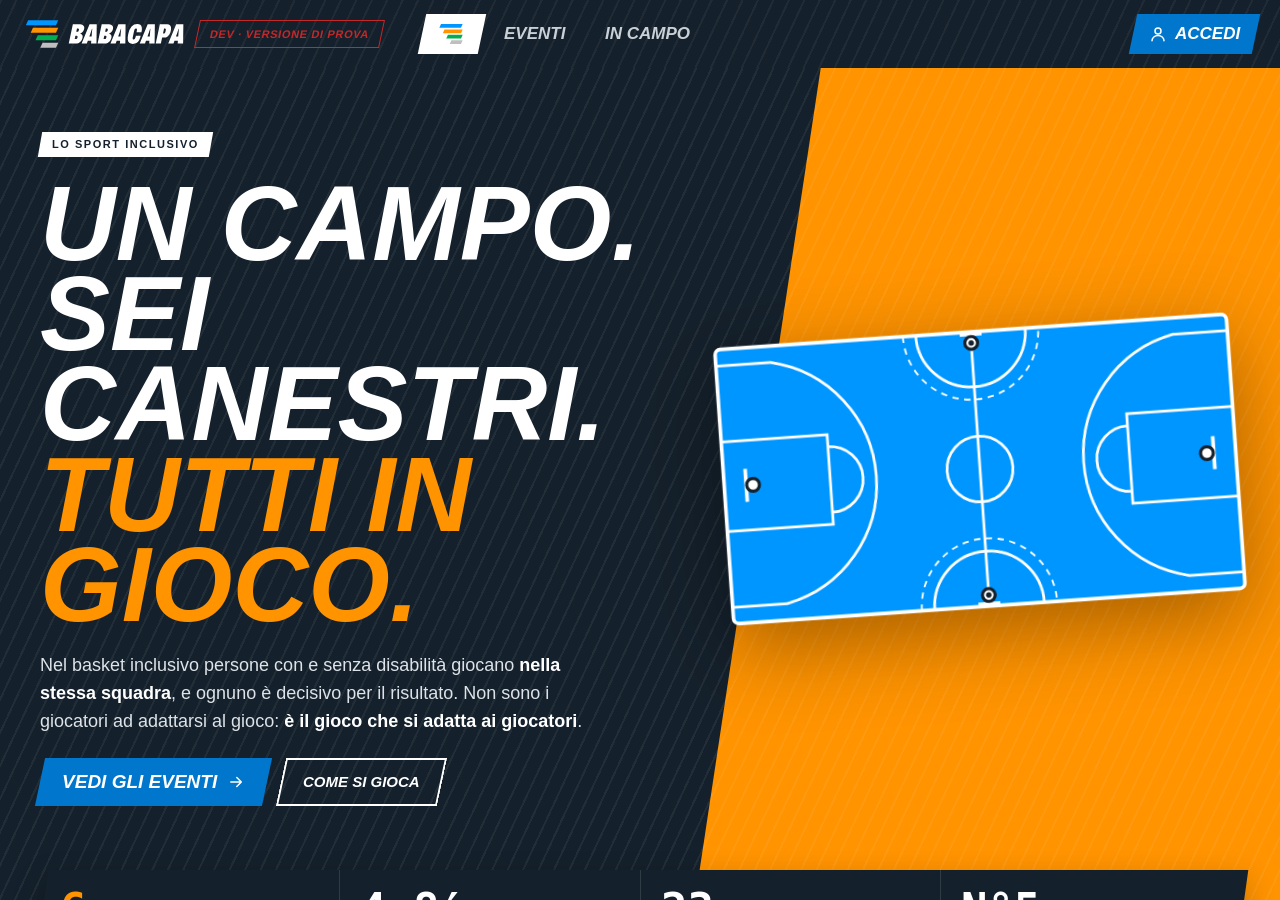
==== commit 037b572b: "DEV 1.33.0-dev.1" ====
--- a/index.html
+++ b/index.html
@@ -4,7 +4,7 @@
 <head>
 <meta charset="utf-8">
 <meta name="viewport" content="width=device-width, initial-scale=1, viewport-fit=cover, user-scalable=no">
-<title>SP-IN DEV</title>
+<title>Babacapa DEV</title>
 <meta name="robots" content="noindex, nofollow">
 <meta name="author" content="Diego Cavalli">
 <meta name="copyright" content="© 2026 Diego Cavalli. Tutti i diritti riservati.">
@@ -12,7 +12,7 @@
 <meta name="theme-color" content="#FFFFFF">
 <meta name="mobile-web-app-capable" content="yes">
 <meta name="apple-mobile-web-app-capable" content="yes">
-<meta name="apple-mobile-web-app-title" content="SP-IN DEV">
+<meta name="apple-mobile-web-app-title" content="Babacapa DEV">
 <meta name="apple-mobile-web-app-status-bar-style" content="default">
 <meta name="format-detection" content="telephone=no">
 <link rel="manifest" href="manifest.webmanifest">
--- a/design-system/referto-guide.css
+++ b/design-system/referto-guide.css
@@ -103,3 +103,27 @@
 .rgd-ov{position:fixed;inset:0;z-index:900;display:flex;flex-direction:column;padding:var(--top-pad,0px) env(safe-area-inset-right,0px) env(safe-area-inset-bottom,0px) env(safe-area-inset-left,0px);background:var(--bg)}
 .rgd-ov>.appbar{flex:none}
 .rgd-note-ph{max-width:640px;margin:var(--space-24) auto;padding:0 var(--space-16)}
+
+/* SP-IN (2026-10-27, Diego): pulsante "Guida" accanto a quello che avvia il referto (Compila, Continua la preparazione,
+   Riprendi). Insieme occupano lo spazio del solo pulsante principale; la guida è stretta e nei colori opposti (fondo chiaro,
+   testo e bordo nel colore del principale). --rg-c: colore del pulsante principale. */
+.rgd-row{display:flex;gap:var(--space-8);align-items:stretch;min-width:0}
+.rgd-row>.btn:first-child{flex:1;min-width:0}
+.btn.rgd-btn{flex:none;gap:6px;padding:0 var(--space-12);background:var(--surface);color:var(--rg-c,var(--primary-fill));border:2px solid var(--rg-c,var(--primary-fill))}
+.btn.rgd-btn svg{width:18px;height:18px}
+.btn.rgd-btn.rgd-btn--ok{--rg-c:var(--ok-fill)}
+/* registri della v2 (pagina dell'evento): pulsanti inclinati, il fondo è nel ::before; il principale pieno è --action o --ok-fill */
+.sp[data-register] .btn.rgd-btn{color:var(--action);border:0;background:none}
+.sp[data-register] .btn.rgd-btn::before{background:var(--surface);box-shadow:inset 0 0 0 2px var(--action)}
+.sp[data-register] .btn.rgd-btn.rgd-btn--ok{color:var(--ok-fill)}
+.sp[data-register] .btn.rgd-btn.rgd-btn--ok::before{box-shadow:inset 0 0 0 2px var(--ok-fill)}
+
+/* SP-IN (2026-10-27, Diego): su tablet, nel browser, il referto si apre solo dall'icona sulla schermata Home (appNeedHTML) */
+.appneed{display:flex;flex-direction:column;gap:var(--space-8);padding:var(--space-16);border-radius:var(--radius-md);background:var(--primary-soft,#dcefff);color:var(--ink);font-size:var(--fs-15);line-height:1.45}
+.appneed-t{font-size:var(--fs-17)}
+.appneed p{margin:0}
+.appneed ol{margin:0;padding-left:1.4em;display:flex;flex-direction:column;gap:var(--space-4)}
+.appneed .btn{align-self:flex-start}
+.appneed-n{color:var(--muted);font-size:var(--fs-14)}
+.appneed-bar{flex:none;display:flex;align-items:center;gap:var(--space-12);padding:var(--space-8) var(--space-16);background:var(--primary-soft,#dcefff);color:var(--ink);font-size:var(--fs-14);font-weight:600}
+.appneed-bar .btn{flex:none;height:36px}
--- a/design-system/app-shell.css
+++ b/design-system/app-shell.css
@@ -21,6 +21,8 @@
   .tnav a[aria-current="page"]{background:#FFFFFF;color:#14202B}
   @media (hover:hover){.tnav a:not([aria-current="page"]):hover{background:rgba(255,255,255,.1);color:#FFFFFF}}
   .pbar .btn.ghost{color:#FFFFFF}
+  /* Babacapa (Diego, 2026-10-27): la sezione Home è il solo simbolo delle corsie */
+  .tnav a.tnav-ic .tbi{display:flex}.tnav a.tnav-ic svg{width:26px;height:26px}
   .pbar .acc-in .tbav{background:var(--brand-orange);color:#14202B}
 }
 
@@ -33,6 +35,7 @@
   #app>.tabbar a[aria-current="page"]{background:var(--action);color:var(--on-action);font-weight:800;transform:skewX(var(--skew))}
   #app>.tabbar a[aria-current="page"]>*{transform:skewX(var(--unskew))}
   #app>.tabbar a svg{width:22px;height:22px}
+  #app>.tabbar a.tb-ic svg{width:30px;height:30px}   /* Babacapa (2026-10-27): Home col solo simbolo delle corsie */
   #app>.tabbar .tbav{background:var(--sunk);color:var(--ink)}
   #app>.tabbar a[aria-current="page"] .tbav{background:var(--primary-fill);color:var(--on-fill)}
   /* Segreteria in modifica: niente barra dei tab, al suo posto la barra delle azioni (SPIN.core.ActionBar) */
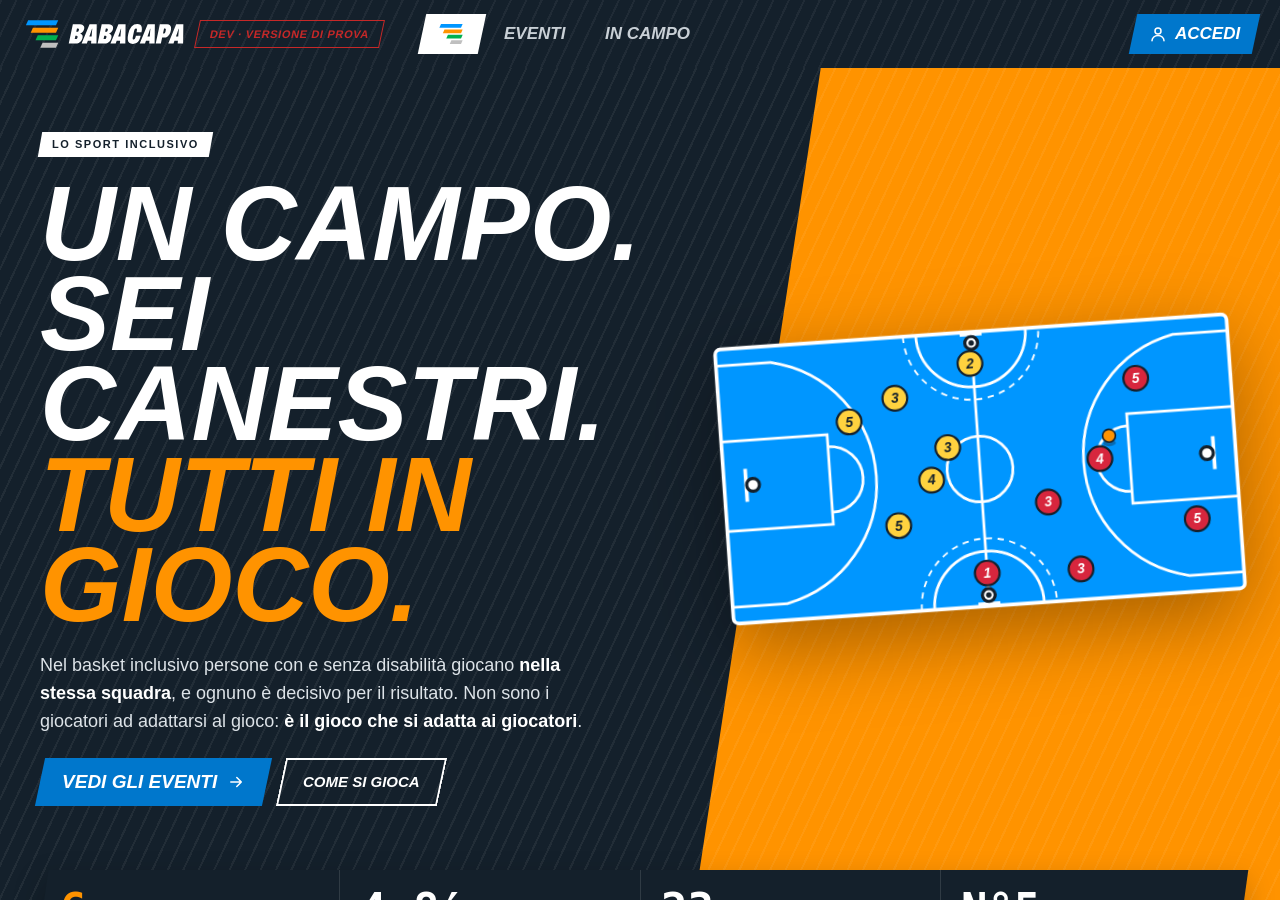
==== commit 05a1f8e2: "DEV 1.34.0-dev.13" ====
--- a/index.html
+++ b/index.html
@@ -26,6 +26,7 @@
 <link rel="stylesheet" href="design-system/event-poster.css">
 <link rel="stylesheet" href="design-system/events-tab.css">
 <link rel="stylesheet" href="design-system/competition-page.css">
+<link rel="stylesheet" href="design-system/live.css">
 <link rel="stylesheet" href="design-system/landing.css">
 <link rel="stylesheet" href="design-system/teams-tab.css">
 <link rel="stylesheet" href="design-system/manage.css">
@@ -50,6 +51,7 @@
 <script src="design-system/event-poster.js"></script>
 <script src="design-system/events-tab.js"></script>
 <script src="design-system/competition-page.js"></script>
+<script src="design-system/live.js"></script>
 <script src="design-system/landing.js"></script>
 <script src="design-system/teams-tab.js"></script>
 <script src="design-system/manage.js"></script>
--- a/platform.css
+++ b/platform.css
@@ -270,6 +270,9 @@
 
 /* ---------- Utenti (dalla 1.7, admin e owner) ---------- */
 .tbi{position:relative;display:inline-flex}
+.ufilts{display:flex;flex-direction:column;gap:var(--space-8);margin-bottom:var(--space-12)}
+/* Aggiungi un utente e Nomina un arbitro (2026-11-04): staccati dai filtri, con lo spazio per l'inclinazione del pulsante */
+.upanel>.btn{margin:0 0 var(--space-16) var(--space-8)}
 .ufilt{display:flex;flex-wrap:wrap;gap:var(--space-8)}
 .ufb{height:38px;padding:0 var(--space-16);border-radius:var(--radius-pill);border:1px solid var(--line);background:var(--surface);color:var(--muted);font:inherit;font-weight:700;font-size:var(--fs-14);cursor:pointer}
 .ufb b{color:var(--ink);margin-left:var(--space-2)}
@@ -348,8 +351,6 @@
 .pleg li i{width:12px;height:12px;border-radius:var(--radius-xs);align-self:center}
 .pleg li span{color:var(--ink);white-space:nowrap}
 .pleg li b{font-size:var(--fs-13);font-weight:700;color:var(--ink);white-space:nowrap}
-.beta{display:flex;gap:var(--space-12);align-items:flex-start;padding:var(--space-12) var(--space-16);border-radius:var(--radius-md);border:2px solid var(--warn);background:var(--warn-soft);line-height:1.45;font-size:var(--fs-14);color:var(--ink)}
-.beta .chip{flex:none;margin-top:var(--space-2)}
 .rcard{display:flex;flex-direction:column;align-items:center;gap:var(--space-8)}
 .rcard .h3{margin:0;align-self:flex-start}
 .rcard>.sub{align-self:flex-start}
@@ -1087,3 +1088,171 @@
 @media (hover:hover){a.back:hover{background:var(--sunk);color:var(--ink)}}
 a.back:focus-visible{outline:3px solid var(--focus);outline-offset:-3px}
 .acmain>a.back.acback{margin:calc(-1 * var(--space-12)) 0 calc(-1 * var(--space-12)) calc(-1 * var(--space-12))}
+/* Colori della squadra in v2 (Diego, 2026-10-28, pSqStyle in 15-): campioni quadrati inclinati, colori rapidi per entrambi i colori */
+.sqs2 .sp-sec>:not(.sp-sec-h){margin-top:var(--space-12)}
+.sqs-sws{display:flex;gap:var(--space-24);flex-wrap:wrap}
+.sqs-sw{position:relative;display:flex;align-items:center;gap:var(--space-12);cursor:pointer}
+.sqs-sw input{position:absolute;inset:0;width:100%;height:100%;opacity:0;cursor:pointer}
+.sqs-chip{width:48px;height:48px;transform:skewX(var(--skew));box-shadow:0 0 0 1.5px var(--line)}
+.sqs-hex{color:var(--muted);font-variant-numeric:tabular-nums}
+.sqs-pal{display:flex;flex-direction:column;gap:var(--space-8)}
+.sqs-pal-r{display:flex;gap:var(--space-4);flex-wrap:wrap;padding-left:var(--space-4)}
+.sqs-p{width:34px;height:34px;padding:0;border:0;border-radius:var(--radius-0);transform:skewX(var(--skew));box-shadow:0 0 0 1.5px var(--line);cursor:pointer}
+.sqs-p.on{box-shadow:0 0 0 2px var(--surface),0 0 0 4px var(--ink)}
+.sqprev2{max-width:520px}
+/* iPhone, app nativa (Diego, 2026-10-28): l'app arriva fino in cima e in fondo allo schermo, sotto la barra di stato
+   (visibile, sovrapposta) e la barra Home. --nat-sat = altezza della tacca, scritta da natTop (24-); nelle prove si imposta a mano.
+   Pagine normali: lo spazio della tacca è l'inizio della pagina, nel suo stesso colore, e scorre via con lei. Pagine scure a
+   tutta larghezza (Home, scheda evento, tornei e campionati): il loro fondo sale fin sotto l'ora. Solo con la barra dei tab:
+   il referto resta com'è. */
+.nat-iphone #app:has(>.tabbar){padding-top:0;padding-bottom:0}
+.nat-iphone #app:has(>.tabbar)>.page{padding-top:var(--nat-sat,0px)}
+.nat-iphone #app:has(>.tabbar)>.page:has(>.wrap-ep:not(.wrap-mgx)){padding-top:0}
+.nat-iphone .lpx-hero{padding-top:calc(22px + var(--nat-sat,0px))}
+.nat-iphone .cpx-hero-in{padding-top:calc(12px + var(--nat-sat,0px))}
+.nat-iphone .ep{padding-top:var(--nat-sat,0px)}
+.nat-iphone :is(.ep-slab,.ep-tex){top:calc(-1 * var(--nat-sat,0px));height:calc(var(--ep-slab-h) + var(--nat-sat,0px))}
+@media (max-width:899px){
+  :root.nat-iphone{--tabh:calc(72px + var(--space-12) + env(safe-area-inset-bottom,0px))}
+  .nat-iphone .evx-sticky{top:calc(-1 * var(--nat-sat,0px));margin-top:calc(-1 * var(--space-20) - var(--nat-sat,0px));padding-top:calc(var(--space-20) + var(--nat-sat,0px))}
+}
+/* Versione minima dell'app nativa (1.33.3): schermata "Aggiorna Babacapa" sopra tutto, finché non si aggiorna dallo store */
+.vminx{position:fixed;inset:0;z-index:1100;overflow:auto;background:var(--page);padding:calc(env(safe-area-inset-top,0px) + var(--space-24)) var(--space-16) calc(env(safe-area-inset-bottom,0px) + var(--space-24));display:flex;flex-direction:column;justify-content:center;gap:var(--space-24)}
+.vminx>*{width:100%;max-width:720px;margin:0 auto}
+/* Tour dell'app e guide per ruolo (2026-11-03, 25-tour-guide.js) */
+.prvbar{flex:none;display:flex;align-items:center;gap:var(--space-12);padding:var(--space-4) var(--space-16);background:var(--crit-fill);color:var(--on-fill);font-size:var(--fs-13);position:relative;z-index:5}
+.prvbar-t{flex:1;min-width:0}
+.prvbar-t b{text-transform:uppercase;letter-spacing:.08em}
+.prvbar-x{flex:none;font:inherit;font-weight:700;color:inherit;background:transparent;border:0;padding:var(--space-4) 0;text-decoration:underline;cursor:pointer}
+.tgx{position:fixed;inset:0;z-index:1050;display:flex;align-items:center;justify-content:center;padding:var(--space-16)}
+.tgx-scrim{position:absolute;inset:0;background:rgba(20,32,43,.66)}
+.tgx .tgx-card{position:relative;width:100%;max-width:420px}
+.tgx-card h2{margin:0;font-size:var(--fs-20);font-weight:800;line-height:1.2}
+.tgx-card p{margin:0;font-size:var(--fs-15);line-height:1.45;color:var(--ink)}
+.tgx-card footer{display:flex;justify-content:flex-end;gap:var(--space-12);flex-wrap:wrap}
+.tgx-mute{margin-top:var(--space-4)}
+.tgl{margin:0;padding:0;list-style:none;display:flex;flex-direction:column;align-self:stretch;width:100%;text-align:left}
+.tgl-i{display:flex;align-items:baseline;gap:var(--space-12);padding:var(--space-12) 0;border-bottom:1px solid var(--line)}
+.tgl-i b{flex:1;min-width:0}
+.tgl-i small{color:var(--muted)}
+.tgg-l{display:grid;grid-template-columns:repeat(auto-fill,minmax(260px,1fr));gap:var(--space-12)}
+.tgg{display:flex;flex-direction:column;gap:var(--space-4);padding:var(--space-16);border:1px solid var(--line);background:var(--surface);color:var(--ink);text-decoration:none}
+.tgg b{font-size:var(--fs-17)}
+.tgg small{color:var(--muted)}
+.tgg-s{font-size:var(--fs-14);line-height:1.4;color:var(--muted)}
+.tgg-st{font-size:var(--fs-11);font-weight:700;letter-spacing:.08em;text-transform:uppercase;color:var(--muted);display:inline-flex;align-items:center;gap:var(--space-4)}
+.tgg-st.is-ok{color:var(--ok)}
+.tgg:focus-visible{outline:2px solid var(--primary);outline-offset:2px}
+/* Società, squadre nuove e inviti (Diego, 2026-11-04, 1.33.7) */
+.sosub{display:inline-flex;flex-wrap:wrap;gap:var(--space-12);align-items:center}
+.sopage .sp-main{display:flex;flex-direction:column;gap:var(--space-32)}
+.somiss,.soro{gap:var(--space-12);align-items:center;flex-wrap:wrap}
+.soro{background:var(--sunk);padding:var(--space-8) var(--space-12);color:var(--muted);font-size:var(--fs-13)}
+.sostfp{display:inline-flex;gap:var(--space-8);align-items:center;color:var(--ink);text-decoration:none}
+.sostfp .sp-ic{color:var(--muted)}
+.sotm{gap:var(--space-8);align-items:center;color:inherit;text-decoration:none}
+.ivbox{display:flex;flex-direction:column;gap:var(--space-8)}
+.ivrow{gap:var(--space-12);align-items:center;padding:var(--space-8) 0;border-bottom:1px solid var(--line-soft)}
+.ivrow .sp-col{gap:2px;min-width:0}
+.ivrow small{color:var(--muted)}
+.ivalt{margin:var(--space-4) 0 0}
+.ivsel{display:flex;flex-direction:column;gap:var(--space-4);margin-top:var(--space-12)}
+.ivsel .overline{color:var(--muted);font-size:var(--fs-11);font-weight:800;letter-spacing:.1em;text-transform:uppercase}
+.sqncol .label{font-size:var(--fs-13)}
+.ivok,.uchk.ok{color:var(--ok)}
+.ivno,.uchk.no{color:var(--crit)}
+.ivok,.ivno{display:flex;gap:var(--space-4);align-items:center}
+.ivdlg,.sodlg{display:flex;flex-direction:column;gap:var(--space-20)}
+.ivfoot{gap:var(--space-16);align-items:center}
+.sodel{gap:var(--space-16);align-items:center;border-top:1px solid var(--line-soft);padding-top:var(--space-16)}
+.sologo,.sqnlogo{gap:var(--space-16);align-items:center}
+.socom{position:relative}
+.socomL{border:1px solid var(--line-strong);background:var(--surface);box-shadow:var(--shadow-dialog);margin-top:var(--space-4);display:flex;flex-direction:column}
+.socomL[hidden]{display:none!important}
+.socomL button{display:flex;justify-content:space-between;gap:var(--space-12);padding:var(--space-8) var(--space-12);border:0;background:none;text-align:left;font:inherit;color:var(--ink);cursor:pointer}
+.socomL button:hover,.socomL button:focus{background:var(--sunk)}
+.sqncols{gap:var(--space-24);flex-wrap:wrap}
+.sqncol{gap:var(--space-8);align-items:center;cursor:pointer}
+.sqncol input[type=color]{width:var(--space-32);height:var(--space-32);padding:0;border:1px solid var(--line);background:none}
+.sqminv{display:flex;flex-direction:column;gap:var(--space-8);margin-top:var(--space-12)}
+.uadd{display:grid;grid-template-columns:1fr 1fr;gap:var(--space-12)}
+.uadd .uaw{grid-column:1/-1}
+.uchk{display:block;margin-top:var(--space-4);font-size:var(--fs-13)}
+.ainv{background:var(--sunk);padding:var(--space-12)}
+/* Società del profilo (1.33.7-dev.4): righe come le Squadre, con i loghi delle squadre sovrapposti e gli atleti */
+.socp-meta{display:flex;flex-direction:column;align-items:flex-end;gap:var(--space-4);flex:none}
+.socp-crests{display:inline-flex;align-items:center}
+.socp-crests .sp-crest{box-shadow:0 0 0 2px var(--c,var(--ink)),0 0 0 3px var(--surface)}
+.socp-crests .sp-crest+.sp-crest{margin-left:-6px}
+.socp-crests small{margin-left:var(--space-4)}
+.socp-n{white-space:nowrap}
+/* telefono: fino a 10 loghi non stanno accanto al nome, vanno sotto (1.33.7-dev.5) */
+@media (max-width:600px){
+  .socp-row{flex-wrap:wrap;row-gap:var(--space-8)}
+  .socp-row>.sp-chev{order:2}
+  .socp-meta{order:3;flex:1 0 100%;flex-direction:row;align-items:center;justify-content:space-between;padding-left:48px}
+}
+/* Modifica della squadra (1.33.7-dev.6, Diego 2026-11-05): sigla in maiuscolo, un campo da gioco per riga con l'etichetta accanto */
+.sqsig{text-transform:uppercase;letter-spacing:.12em;font-weight:800}
+/* 2026-11-05 (Diego): via e numero, comune, etichetta (menu Partita, Allenamento, Altro…) sulla stessa riga; sotto l'esito
+   della verifica dell'indirizzo o le proposte */
+.sqfcampi{display:flex;flex-direction:column;gap:var(--space-16)}
+.sqfcampi>div:not(.sqfc-w){align-self:flex-start}
+.sqfc-w{display:flex;flex-direction:column;gap:var(--space-4)}
+.sqfc{gap:var(--space-12);align-items:flex-end;flex-wrap:nowrap}
+.sqfc>.sp-field{min-width:0}
+.sqfc>.sp-field:nth-child(2){flex:0 0 170px}
+.sqfc>.sp-field:nth-child(3){flex:0 1 150px}
+.sqfc select{width:100%;appearance:none;-webkit-appearance:none;background:none;border:0;font:inherit;color:inherit;padding-right:var(--space-24);cursor:pointer}
+.sqfc-x{flex:none;padding-bottom:var(--space-12)}
+.sqfc-st:empty{display:none}
+.sqfsug{display:flex;flex-wrap:wrap;align-items:baseline;gap:var(--space-4) var(--space-12)}
+@media (max-width:760px){.sqfc{flex-wrap:wrap}.sqfa{flex-basis:100%}}
+.sqfcols{display:flex;flex-direction:column;gap:var(--space-16);margin-top:var(--space-16)}
+.sqfcolr{display:flex;flex-wrap:wrap;gap:var(--space-16) var(--space-32);align-items:flex-start}
+.sqfcol{display:flex;flex-direction:column;gap:var(--space-8);position:relative}
+.sqfsw{border:0;background:none;padding:0;font:inherit;color:inherit;text-align:left}
+.sqfsq{width:var(--space-32);height:var(--space-32);box-shadow:0 0 0 1px var(--line-strong);flex:none}
+.sqfsw[aria-expanded="true"] .sqfsq{box-shadow:0 0 0 2px var(--surface),0 0 0 4px var(--ink)}
+.sqfpop{display:flex;flex-direction:column;gap:var(--space-8);padding:var(--space-12);border:1px solid var(--line-strong);background:var(--surface);box-shadow:var(--shadow-dialog)}
+.sqfalt{display:inline-flex;align-items:center;gap:var(--space-8);cursor:pointer;font-size:var(--fs-13)}
+.sqfalt input[type=color]{width:var(--space-24);height:var(--space-24);padding:0;border:1px solid var(--line);background:none}
+/* indirizzo con la tendina delle proposte */
+.sqfa{position:relative;flex:1 1 auto;min-width:0}
+.sqfa>.sp-field{width:100%}
+.sqfdd{position:absolute;left:0;right:0;top:100%;z-index:20;margin-top:2px;display:flex;flex-direction:column;border:1px solid var(--line-strong);background:var(--surface);box-shadow:var(--shadow-dialog);max-height:280px;overflow-y:auto}
+.sqfdd[hidden]{display:none!important}
+.sqfdd-i{display:flex;flex-direction:column;align-items:flex-start;gap:2px;padding:var(--space-8) var(--space-12);border:0;border-bottom:1px solid var(--line-soft);background:none;color:var(--ink);font:inherit;text-align:left;cursor:pointer}
+.sqfdd-i:hover,.sqfdd-i:focus-visible{background:var(--sunk)}
+.sqfdd-i small{color:var(--muted);font-size:var(--fs-12)}
+.sqfdd-m{color:var(--muted);cursor:default;font-size:var(--fs-13)}
+/* Scheda dell'atleta (1.33.7-dev.6, Diego 2026-11-05): due colonne come la pagina della squadra (SPIN.manage); sul telefono
+   intestazione, statistiche, segreteria. Statistiche avanzate in arrivo: il campo del basket inclusivo della landing nei
+   colori della Segreteria, sfocato, con il riquadro sopra */
+.mgx--athlete .mgx-o-sts{order:2}.mgx--athlete .mgx-o-seg{order:3}
+.mgx-line{color:var(--muted)}
+.atseg{margin-top:0}
+.atseg>label{color:var(--muted)}
+.mgx-o-seg .libc{margin-top:var(--space-16)}
+.atx-adv{position:relative;margin-top:var(--space-24);overflow:hidden}
+.atx-adv-c{filter:blur(4px);opacity:.75;pointer-events:none}
+.atx-court .lpx-cf{fill:var(--sunk);stroke:var(--line-strong)}
+.atx-court .lpx-cl{stroke:var(--line-strong)}
+.atx-court .lpx-hp{fill:var(--surface);stroke:var(--muted)}
+.atx-court .lpx-hp-lo{fill:var(--muted)}
+.atx-adv-b{position:absolute;inset:0;margin:auto;width:max-content;max-width:calc(100% - 2 * var(--space-16));height:max-content;display:flex;flex-direction:column;align-items:center;gap:var(--space-4);padding:var(--space-16) var(--space-24);background:var(--surface);border:1.5px solid var(--ink);text-align:center}
+.atx-adv-b b{font-family:var(--display);font-stretch:var(--display-w);font-size:var(--fs-20);text-transform:uppercase}
+.atx-adv-b span{font-size:var(--fs-12);font-weight:800;letter-spacing:.14em;text-transform:uppercase;color:var(--muted)}
+.atstate .arow{flex-wrap:wrap}
+/* Numero dell'atleta al posto dello stemma (Diego, 2026-11-05): decina nel primo colore e unità nel secondo, grande quanto lo
+   stemma; i colori chiari hanno il contorno scuro per leggersi sul bianco */
+.atx-num{position:relative}
+.mgx .mgx-crest.atx-num>b{position:relative;display:flex;font-family:var(--display);font-stretch:var(--display-w);font-weight:900;font-style:italic;font-size:calc(var(--fs-20) * 1.7);line-height:1;letter-spacing:-.04em;transform:translateX(-.04em)}
+.atx-num i{font-style:inherit}
+.atx-num i.lt{text-shadow:0 0 1px var(--ink),0 0 1px var(--ink),0 0 1px var(--ink)}
+@container mgx (min-width:900px){.mgx .mgx-crest.atx-num>b{font-size:calc(var(--fs-20) * 3.2)}}
+/* Staff della società (Diego, 2026-11-05): righe che aprono il ruolo del membro, come lo Staff delle squadre */
+.sostf{width:100%;border:0;border-bottom:1px solid var(--line-soft);background:none;color:var(--ink);font:inherit;text-align:left;cursor:pointer}
+.sostf:hover,.sostf:focus-visible{background:var(--sunk)}
+.sostf .sp-col{align-items:flex-start}
+.soplus{min-width:var(--space-32);justify-content:center}
--- a/design-system/event-poster.css
+++ b/design-system/event-poster.css
@@ -225,3 +225,15 @@
   .ep-fm{height:40px}
   .ep-actions{display:none}
 }
+
+/* SP-IN 2026-11-06 (Diego, Live per i tifosi, docs/Live/LIVE.md sez. 2): blocco LIVE al posto delle statistiche durante la gara */
+.ep-livebox{position:relative;display:flex;flex-direction:column;align-items:center;gap:var(--space-12);margin:18px var(--space-16) 0;padding:22px 18px 20px;background:var(--surface);box-shadow:var(--shadow-1),inset 0 4px 0 var(--ep-live);text-align:center;overflow:hidden}
+.ep-livebtn{position:relative;width:100%;max-width:340px;height:76px;display:grid;place-items:center;background:var(--ep-live);color:var(--on-stage);transform:skewX(var(--ep-skew));text-decoration:none;box-shadow:0 12px 28px rgba(198,40,40,.4);animation:ep-skPulse 2.2s ease-in-out infinite}
+.ep-livebtn>span{display:inline-flex;align-items:center;gap:14px;transform:skewX(var(--ep-unskew));font-family:var(--font-display);font-size:48px;line-height:1;font-weight:900;font-stretch:62%;font-style:italic;letter-spacing:.06em;text-transform:uppercase}
+.ep-livedot{position:relative;width:14px;height:14px;border-radius:50%;background:var(--on-stage);animation:ep-pulse 1.2s ease-in-out infinite}
+.ep-livedot::after{content:"";position:absolute;inset:0;border-radius:50%;background:var(--on-stage);animation:ep-ripple 1.2s ease-out infinite}
+.ep-livelbl{font-family:var(--font-display);font-size:19px;line-height:1;font-weight:900;font-stretch:62%;font-style:italic;text-transform:uppercase;color:var(--ink)}
+@keyframes ep-skPulse{0%,100%{box-shadow:0 12px 28px rgba(198,40,40,.4)}50%{box-shadow:0 12px 40px rgba(198,40,40,.75)}}
+@keyframes ep-pulse{0%,100%{transform:scale(1);opacity:1}50%{transform:scale(.6);opacity:.55}}
+@keyframes ep-ripple{0%{transform:scale(1);opacity:.85}100%{transform:scale(3.2);opacity:0}}
+@media (prefers-reduced-motion: reduce){.ep-livebtn,.ep-livedot,.ep-livedot::after{animation:none}}
--- a/design-system/live.css
+++ b/design-system/live.css
@@ -0,0 +1,393 @@
+/* Babacapa · Live per i tifosi (1.34.0, docs/Live/LIVE.md; mockup approvato da Diego il 2026-11-06, docs/Live/mockup/Main.dc.html).
+   Markup e logica in live.js (window.SPIN.live). Il CSS viene dal mockup con le classi e le animazioni prefissate "lv-"
+   (non si scontrano con quelle del referto in styles.css) e i colori presi dai token: tema scuro e chiaro seguono tokens.css.
+   Colori delle squadre: --lv-a/--lv-a-on/--lv-b/--lv-b-on, scritti da live.js con SPIN.eventPoster.teamColors.
+   Le misure da TV (testata, fascia dell'evento, pagine a tutto schermo) sono locali al componente, come in event-poster.css:
+   non vanno spostate in tokens.css né riusate altrove. Il Live sta sopra tutta l'app (position:fixed): tab bar e barra in
+   alto restano nascoste finché non si esce. Con prefers-reduced-motion le animazioni durano un istante. */
+.lv{
+  /* palco: dai token (tema scuro e chiaro seguono tokens.css) */
+  --lv-deep:var(--bg);--lv-stage:var(--stage);--lv-panel:var(--surface);--lv-panel2:var(--sunk);--lv-line:var(--line);
+  --lv-on:var(--ink);--lv-mut:var(--muted);--lv-mut2:var(--muted);--lv-neutral:var(--ink);--lv-on-neutral:var(--surface);
+  --lv-tkbg:color-mix(in srgb,var(--bg) 97%,transparent);--lv-crit-t:var(--crit);--lv-row-sh:var(--shadow-1);
+  --lv-live:var(--crit-fill);--lv-up:var(--ok-fill);--lv-accent:var(--brand-orange);--lv-white:var(--on-stage);--lv-black:var(--scorebox);
+  --lv-ink:var(--scorebox);--lv-grey:var(--line-strong);--lv-mut-stage:color-mix(in srgb,var(--on-stage) 80%,var(--stage));--lv-end:var(--sunk);
+  --lv-link:var(--brand-blue);--lv-fd:var(--font-display);--lv-fm:var(--font-mono);--lv-ease:var(--ease);
+  --lv-top:env(safe-area-inset-top,0px);--lv-bot:env(safe-area-inset-bottom,0px);
+  position:fixed;inset:0;z-index:950;overflow:hidden;display:flex;flex-direction:column;background:var(--lv-deep);color:var(--lv-on);
+  font-family:var(--lv-fd);font-size:var(--fs-15);line-height:1.3;-webkit-font-smoothing:antialiased;user-select:none;-webkit-user-select:none}
+.lv *,.lv *::before,.lv *::after{box-sizing:border-box}
+.lv-tname,.lv-bug-t b,.lv-tab>span,.lv-ev-tag>span,.lv-tk-title,.lv-status,.lv-l3-t,.lv-b-big,.lv-b-title,.lv-b-ghost,.lv-lu-n b,.lv-crest b,.lv-tm-n,.lv-ptag span,.lv-cta span,.lv-gate h2,.lv-qb small,.lv-st-l b,.lv-b2-p b,.lv-b2-n b,.lv-lr-n b,.lv-topbar a>span,.lv-btn-st span,.lv-dlg-t,.lv-dlg-b span,.lv-fg-n,.lv-b-team span{font-weight:900;font-stretch:62%;font-style:italic;text-transform:uppercase}
+.lv-t-a{--lv-c:var(--lv-a);--lv-con:var(--lv-a-on)}.lv-t-b{--lv-c:var(--lv-b);--lv-con:var(--lv-b-on)}.lv-t-n{--lv-c:var(--lv-neutral);--lv-con:var(--lv-on-neutral)}.lv-t-live{--lv-c:var(--lv-live);--lv-con:var(--lv-white)}
+
+/* testata TV */
+.lv-hero{position:relative;flex:none;height:calc(244px + var(--lv-top));isolation:isolate;overflow:hidden}
+.lv-tablet .lv-hero{height:calc(204px + var(--lv-top))}
+.lv-slab,.lv-tex-w,.lv-glint{position:absolute;left:0;right:0;top:0;bottom:20px}
+.lv-slab-a{background:var(--lv-a);clip-path:polygon(0 0,62% 0,38% 100%,0 100%)}
+.lv-slab-b{background:var(--lv-b);clip-path:polygon(calc(62% + 8px) 0,100% 0,100% 100%,calc(38% + 8px) 100%)}
+.lv-tablet .lv-slab-a{clip-path:polygon(0 0,57% 0,43% 100%,0 100%)}
+.lv-tablet .lv-slab-b{clip-path:polygon(calc(57% + 10px) 0,100% 0,100% 100%,calc(43% + 10px) 100%)}
+.lv-tex-w{overflow:hidden;pointer-events:none}
+.lv-tex{position:absolute;top:0;bottom:0;left:-40px;right:-40px;background:repeating-linear-gradient(115deg,rgba(255,255,255,.09) 0 2px,transparent 2px 14px);animation:lv-tex 2.4s linear infinite}
+@keyframes lv-tex{to{transform:translateX(15.45px)}}
+.lv-glint{right:auto;width:90px;background:linear-gradient(90deg,transparent,rgba(255,255,255,.24),transparent);transform:translateX(-140px) skewX(-20deg);animation:lv-glint 6.5s var(--lv-ease) infinite;pointer-events:none}
+@keyframes lv-glint{0%,72%{transform:translateX(-140px) skewX(-20deg)}100%{transform:translateX(1400px) skewX(-20deg)}}
+.lv-top{position:absolute;z-index:4;top:calc(12px + var(--lv-top));left:12px;right:12px;display:flex;align-items:center;justify-content:space-between;gap:8px}
+.lv-tablet .lv-top{top:calc(14px + var(--lv-top));left:24px;right:24px}
+.lv-live{flex:none;display:inline-flex;align-items:center;padding:6px 12px;background:var(--lv-live);color:var(--lv-white);transform:skewX(-10deg);box-shadow:0 6px 16px rgba(198,40,40,.35)}
+.lv-live>span{display:inline-flex;align-items:center;gap:8px;transform:skewX(10deg);font-size:12px;font-weight:800;letter-spacing:.12em;text-transform:uppercase}
+.lv-dot{position:relative;width:9px;height:9px;border-radius:50%;background:var(--lv-white);animation:lv-pulse 1.2s ease-in-out infinite}
+.lv-dot::after{content:"";position:absolute;inset:0;border-radius:50%;background:var(--lv-white);animation:lv-ripple 1.2s ease-out infinite}
+.lv-live.lv-is-end{background:var(--lv-end);box-shadow:none}.lv-live.lv-is-end .lv-dot,.lv-live.lv-is-end .lv-dot::after{animation:none;opacity:.5}
+@keyframes lv-pulse{0%,100%{transform:scale(1);opacity:1}50%{transform:scale(.6);opacity:.55}}
+@keyframes lv-ripple{0%{transform:scale(1);opacity:.85}100%{transform:scale(3.2);opacity:0}}
+.lv-side{position:absolute;z-index:2;display:flex;align-items:center;gap:10px;max-width:58%}
+.lv-side-a{left:16px;top:calc(66px + var(--lv-top));color:var(--lv-a-on)}
+.lv-side-b{right:16px;top:calc(122px + var(--lv-top));flex-direction:row-reverse;text-align:right;color:var(--lv-b-on)}
+.lv-tablet .lv-side{gap:18px}
+.lv-tablet .lv-side-a{left:48px;top:calc(68px + var(--lv-top))}
+.lv-tablet .lv-side-b{right:48px;top:calc(68px + var(--lv-top))}
+.lv-crest{flex:none;width:56px;height:56px;border-radius:50%;background:var(--lv-white);display:grid;place-items:center;box-shadow:0 0 0 3px var(--lv-ring,var(--lv-white)),0 8px 20px rgba(0,0,0,.3)}
+.lv-side-a .lv-crest{--lv-ring:var(--lv-b)}.lv-side-b .lv-crest{--lv-ring:var(--lv-a)}
+.lv-crest b{font-size:19px;line-height:1;color:var(--lv-ink)}
+.lv-tablet .lv-side .lv-crest{width:84px;height:84px;box-shadow:0 0 0 4px var(--lv-ring),0 8px 24px rgba(0,0,0,.3)}
+.lv-tablet .lv-side .lv-crest b{font-size:28px}
+.lv-tteam{display:flex;flex-direction:column;gap:2px;min-width:0}
+.lv-kk{font-size:10px;font-weight:800;letter-spacing:.16em;text-transform:uppercase;opacity:.9}
+.lv-tname{font-size:calc(34px * var(--k,1));line-height:.86}
+.lv-tablet .lv-tname{font-size:calc(58px * var(--k,1))}
+.lv-bug{position:absolute;z-index:3;left:50%;bottom:0;display:flex;height:52px;transform:translateX(-50%) skewX(-10deg);background:var(--lv-white);border-radius:6px;overflow:hidden;box-shadow:0 16px 40px rgba(0,0,0,.45),0 6px 14px rgba(0,0,0,.3);white-space:nowrap}
+.lv-bug>span>*{transform:skewX(10deg)}
+.lv-bug-t{min-width:72px;display:grid;place-items:center;padding:0 12px;background:var(--lv-c);color:var(--lv-con)}
+.lv-bug-t b{font-size:22px;line-height:1}
+.lv-bug-m{min-width:132px;display:flex;align-items:center;justify-content:center;padding:0 16px;background:var(--lv-stage);color:var(--lv-white)}
+.lv-bug-sc{display:flex;align-items:center;gap:10px;font-family:var(--lv-fm);font-weight:700;font-size:26px;font-variant-numeric:tabular-nums}
+.lv-bug-sc b{display:inline-block}
+.lv-bug-sc i{font-style:normal;color:var(--lv-grey)}
+.lv-tablet .lv-bug{height:60px}.lv-tablet .lv-bug-t{min-width:94px}.lv-tablet .lv-bug-t b{font-size:28px}.lv-tablet .lv-bug-m{min-width:172px}.lv-tablet .lv-bug-sc{font-size:32px}
+.lv-pop1{animation:lv-popA .8s var(--lv-ease)}.lv-pop2{animation:lv-popB .8s var(--lv-ease)}
+@keyframes lv-popA{0%{transform:translateY(70%) scale(1.6);opacity:0;color:var(--lv-accent)}35%{opacity:1}55%{transform:none;color:var(--lv-accent)}100%{transform:none;color:var(--lv-white)}}
+@keyframes lv-popB{0%{transform:translateY(70%) scale(1.6);opacity:0;color:var(--lv-accent)}35%{opacity:1}55%{transform:none;color:var(--lv-accent)}100%{transform:none;color:var(--lv-white)}}
+.lv-fl1{animation:lv-flA 1s ease-out}.lv-fl2{animation:lv-flB 1s ease-out}
+@keyframes lv-flA{0%{filter:brightness(1.9) saturate(1.3)}100%{filter:none}}
+@keyframes lv-flB{0%{filter:brightness(1.9) saturate(1.3)}100%{filter:none}}
+
+/* fascia di stato e quarti */
+.lv-strip{flex:none;display:flex;flex-direction:column;gap:10px;padding:10px 16px 0}
+.lv-tablet .lv-strip{flex-direction:row;align-items:center;justify-content:center;gap:28px;padding:12px 24px 0}
+.lv-info{display:flex;align-items:center;justify-content:center;gap:10px;flex-wrap:wrap;min-height:24px}
+.lv-status{font-size:19px;line-height:1}
+.lv-upd{font-family:var(--lv-fm);font-size:12px;color:var(--lv-mut2)}
+.lv-run{display:inline-flex;padding:3px 10px;background:var(--lv-c);color:var(--lv-con);transform:skewX(-10deg);animation:lv-runIn .5s var(--lv-ease)}
+.lv-run>span{transform:skewX(10deg);font-size:11px;font-weight:800;letter-spacing:.08em;text-transform:uppercase;white-space:nowrap}
+@keyframes lv-runIn{0%{opacity:0;transform:skewX(-10deg) translateY(6px)}100%{opacity:1;transform:skewX(-10deg)}}
+.lv-qs{display:grid;grid-template-columns:repeat(4,minmax(0,1fr));gap:6px}
+.lv-tablet .lv-strip .lv-qs{width:440px}
+.lv-qb{height:34px;display:grid;place-items:center;border:1.5px solid var(--lv-line);color:var(--lv-on);transform:skewX(-12deg)}
+.lv-qb>span{display:flex;align-items:baseline;gap:6px;transform:skewX(12deg)}
+.lv-qb small{font-size:13px;color:var(--lv-mut2)}
+.lv-qb b{font-family:var(--lv-fm);font-size:13px;font-weight:700}
+.lv-qb.lv-is-cur{border-color:var(--lv-on);background:var(--lv-panel2)}.lv-qb.lv-is-cur small{color:var(--lv-on)}
+.lv-qb.lv-is-next{border-style:dashed;color:var(--lv-mut2)}
+
+/* viste */
+.lv-tabs{flex:none;display:flex;gap:6px;padding:12px 16px 0}
+.lv-tablet .lv-tabs{display:none}
+.lv-tab{flex:1;height:40px;padding:0;border:0;background:transparent;color:var(--lv-mut);box-shadow:inset 0 0 0 1.5px var(--lv-line);transform:skewX(-12deg);cursor:pointer;font-family:var(--lv-fd)}
+.lv-tab>span{display:block;transform:skewX(12deg);font-size:16px}
+.lv-tab.lv-is-on{background:var(--lv-neutral);color:var(--lv-on-neutral);box-shadow:none}
+.lv-panes{flex:1;min-height:0;overflow-y:auto;padding:12px 16px calc(24px + var(--lv-bot));scrollbar-width:none}
+.lv-tablet .lv-panes{display:grid;grid-template-columns:330px minmax(0,1fr) 330px;gap:22px;overflow:hidden;padding:16px 24px calc(18px + var(--lv-bot))}
+.lv-pane{animation:lv-paneIn .35s var(--lv-ease)}
+.lv-tablet .lv-pane{min-height:0;overflow-y:auto;scrollbar-width:none;animation:none}
+.lv-pane-feed{order:1}.lv-pane-live{order:2}.lv-pane-stats{order:3}
+@keyframes lv-paneIn{0%{opacity:0;transform:translateY(10px)}100%{opacity:1;transform:none}}
+.lv-ptag{display:none;width:max-content;margin:0 0 10px;padding:5px 14px;background:var(--lv-neutral);color:var(--lv-on-neutral);transform:skewX(-12deg)}
+.lv-ptag span{display:block;transform:skewX(12deg);font-size:14px;letter-spacing:.06em}
+.lv-tablet .lv-ptag{display:block}
+
+/* cronaca */
+.lv-feed{list-style:none;margin:0;padding:0;display:flex;flex-direction:column;gap:8px}
+.lv-ev{display:flex;flex-direction:column;gap:6px;padding:10px 12px;background:var(--lv-panel);box-shadow:var(--lv-row-sh)}
+.lv-ev-top{display:flex;align-items:center;gap:8px;min-height:30px}
+.lv-ev-tag{display:inline-flex;align-items:center;min-width:0;padding:4px 12px;background:var(--lv-c);color:var(--lv-con);transform:skewX(-12deg)}
+.lv-ev-tag>span{transform:skewX(12deg);font-size:17px;line-height:1.05;white-space:nowrap}
+.lv-ev-s{margin-left:auto;display:flex;align-items:baseline;gap:4px;font-family:var(--lv-fm);font-size:16px;font-weight:700;color:var(--lv-on)}
+.lv-ev-s i{font-style:normal;color:var(--lv-mut2)}
+.lv-ev-s b{font-weight:700}
+.lv-ev-s b.lv-hi{font-size:21px}
+.lv-ev-s b.lv-lo{color:var(--lv-mut2)}
+.lv-ev-sub{display:flex;align-items:baseline;gap:6px;font-size:13px;color:var(--lv-mut);min-width:0}
+.lv-ev-sub b{color:var(--lv-on);font-family:var(--lv-fm);font-weight:700}
+.lv-ev-sub span{white-space:nowrap;overflow:hidden;text-overflow:ellipsis;min-width:0}
+.lv-ev-h{margin-left:auto;flex:none;font-family:var(--lv-fm);font-size:11px;color:var(--lv-mut2)}
+.lv-in1{animation:lv-evA .7s var(--lv-ease)}.lv-in2{animation:lv-evB .7s var(--lv-ease)}
+@keyframes lv-evA{0%{opacity:0;transform:translateX(-24px)}100%{opacity:1;transform:none}}
+@keyframes lv-evB{0%{opacity:0;transform:translateX(-24px)}100%{opacity:1;transform:none}}
+.lv-ibt{flex:none;width:44px;height:44px;margin:-8px -6px;padding:0;border:0;background:transparent;color:var(--lv-on);display:grid;place-items:center;cursor:pointer}
+.lv-ibt>span{width:26px;height:26px;border-radius:50%;display:grid;place-items:center;box-shadow:inset 0 0 0 2px currentColor;font:italic 800 15px/1 Georgia,"Times New Roman",serif}
+
+/* live: atleti su due colonne speculari */
+.lv-lcols{position:relative;display:grid;grid-template-columns:repeat(2,minmax(0,1fr));gap:12px}
+.lv-lcols::before{content:"";position:absolute;left:50%;top:44px;bottom:0;width:1px;background:var(--lv-line)}
+.lv-lc{display:flex;flex-direction:column;gap:4px;min-width:0}
+.lv-lc-h{display:flex;align-items:center;gap:6px;height:38px;margin-bottom:4px}
+.lv-lc.R .lv-lc-h,.lv-lc.R .lv-lr{flex-direction:row-reverse}
+.lv-lc-h .lv-tm-n{flex:1;min-width:0;font-size:19px;line-height:1;white-space:nowrap;overflow:hidden;text-overflow:ellipsis}
+.lv-lc.R .lv-lc-h .lv-tm-n{text-align:right}
+.lv-lc-k{flex:none;width:30px;text-align:center;font-size:9px;font-weight:800;letter-spacing:.04em;text-transform:uppercase;color:var(--lv-mut2)}
+.lv-crest.lv-crest-s{width:32px;height:32px;box-shadow:0 0 0 2px var(--lv-c)}
+.lv-crest-s b{font-size:12px}
+.lv-lr{display:flex;align-items:center;gap:5px;height:40px;padding-right:4px}
+.lv-lc.R .lv-lr{padding-right:0;padding-left:4px}
+.lv-lr.lv-on{background:var(--lv-c);color:var(--lv-con);box-shadow:var(--lv-row-sh)}
+.lv-lr.lv-off{color:var(--lv-on);box-shadow:inset 0 -1px 0 var(--lv-line)}
+.lv-lr-n{flex:none;width:36px;height:40px;display:grid;place-items:center}
+.lv-lr.lv-on .lv-lr-n{background:rgba(0,0,0,.16)}
+.lv-lr.lv-off .lv-lr-n{box-shadow:inset 3px 0 0 var(--lv-c)}
+.lv-lc.R .lv-lr.lv-off .lv-lr-n{box-shadow:inset -3px 0 0 var(--lv-c)}
+.lv-lr-n b{font-size:21px;line-height:1}
+.lv-lr-nm{flex:1;min-width:0;display:flex;flex-direction:column;line-height:1.1}
+.lv-lc.R .lv-lr-nm{align-items:flex-end;text-align:right}
+.lv-lr-nm b{max-width:100%;font-size:12px;font-weight:700;white-space:nowrap;overflow:hidden;text-overflow:ellipsis}
+.lv-lr-nm small{font-size:9px;font-weight:700;letter-spacing:.08em;text-transform:uppercase;opacity:.8}
+.lv-lr-nm small.lv-is-red{color:var(--lv-crit-t);opacity:1}
+.lv-lr.lv-on .lv-lr-nm small.lv-is-red{color:var(--lv-con);opacity:1;text-decoration:underline}
+.lv-lr-v{flex:none;width:30px;height:28px;display:grid;place-items:center;font-family:var(--lv-fm);font-size:14px;font-weight:700;background:var(--lv-panel);color:var(--lv-on)}
+.lv-lr.lv-off .lv-lr-v{background:transparent;color:var(--lv-mut)}
+.lv-lr .lv-lr-v.lv-is-red{color:var(--lv-crit-t);box-shadow:inset 0 0 0 1.5px var(--lv-crit-t)}
+.lv-lc-sep{margin:10px 0 2px;font-size:10px;font-weight:800;letter-spacing:.14em;text-transform:uppercase;color:var(--lv-mut2)}
+.lv-lc.R .lv-lc-sep{text-align:right}
+.lv-lr.lv-is-new{animation:lv-lrIn 1s var(--lv-ease)}
+.lv-lr.lv-is-out{animation:lv-lrOut 1s var(--lv-ease)}
+@keyframes lv-lrIn{0%{opacity:0;transform:scale(.92);filter:brightness(1.6)}45%{opacity:1;transform:none;filter:brightness(1.6)}100%{filter:none}}
+@keyframes lv-lrOut{0%{opacity:0;transform:translateY(-14px)}100%{opacity:1;transform:none}}
+
+/* statistiche */
+.lv-st-head{display:grid;grid-template-columns:56px minmax(0,1fr) 56px;gap:6px;align-items:center;margin-bottom:8px}
+.lv-st-head .lv-crest-s{justify-self:center}
+.lv-st-head small{text-align:center;font-size:11px;color:var(--lv-mut2);letter-spacing:.04em}
+.lv-st-rows{display:flex;flex-direction:column;gap:6px}
+.lv-st-row{display:grid;grid-template-columns:56px minmax(0,1fr) 56px;gap:6px;height:44px}
+.lv-st-v{display:grid;place-items:center;background:var(--lv-c);color:var(--lv-con);transform:skewX(-12deg);transition:opacity .4s}
+.lv-st-v b{transform:skewX(12deg);font-family:var(--lv-fm);font-size:17px;font-weight:700}
+.lv-st-v.lv-is-low{opacity:.45}
+.lv-st-l{position:relative;overflow:hidden;display:grid;place-items:center;background:var(--lv-panel);box-shadow:var(--lv-row-sh);transform:skewX(-12deg)}
+.lv-st-l>span{display:flex;flex-direction:column;align-items:center;line-height:1.05;transform:skewX(12deg)}
+.lv-st-l b{font-size:14px;letter-spacing:.02em}
+.lv-st-l small{font-size:10px;font-weight:600;letter-spacing:.08em;text-transform:uppercase;color:var(--lv-mut2)}
+.lv-st-ba,.lv-st-bb{position:absolute;bottom:0;height:4px;transition:width .7s var(--lv-ease)}
+.lv-st-ba{right:50%;background:var(--lv-a)}.lv-st-bb{left:50%;background:var(--lv-b)}
+.lv-sub-h{margin:18px 0 8px;font-size:11px;font-weight:800;letter-spacing:.14em;text-transform:uppercase;color:var(--lv-mut2)}
+
+/* migliori realizzatori speculari: numero verso il centro, punti verso l'esterno */
+.lv-bests2{display:grid;grid-template-columns:repeat(2,minmax(0,1fr));gap:8px;width:100%}
+.lv-b2{display:flex;align-items:stretch;min-width:0;height:64px;background:var(--lv-panel);box-shadow:var(--lv-row-sh),inset 0 3px 0 var(--lv-c)}
+.lv-b2.R{flex-direction:row-reverse}
+.lv-b2-p{flex:none;width:54px;display:flex;flex-direction:column;align-items:center;justify-content:center;line-height:1}
+.lv-b2-p b{font-size:32px;line-height:.9}
+.lv-b2-p small{font-size:9px;font-weight:800;letter-spacing:.1em;text-transform:uppercase;color:var(--lv-mut2)}
+.lv-b2-m{flex:1;min-width:0;display:flex;flex-direction:column;justify-content:center;gap:2px;padding:0 8px;text-align:right}
+.lv-b2.R .lv-b2-m{text-align:left}
+.lv-b2-m small{font-size:9px;font-weight:800;letter-spacing:.1em;text-transform:uppercase;color:var(--lv-mut2)}
+.lv-b2-m span{font-size:13px;font-weight:800;white-space:nowrap;overflow:hidden;text-overflow:ellipsis}
+.lv-b2-n{flex:none;width:46px;display:grid;place-items:center;background:var(--lv-c);color:var(--lv-con)}
+.lv-b2-n b{font-size:26px}
+
+/* canestro, fallo, time out: la stessa animazione */
+.lv-burst-w{position:absolute;inset:0;z-index:20;pointer-events:none}
+.lv-b-flash{position:absolute;inset:0;background:var(--lv-c);opacity:0;animation:lv-bFlash .8s ease-out both}
+@keyframes lv-bFlash{0%{opacity:.4}100%{opacity:0}}
+.lv-b-ring{position:absolute;left:50%;top:218px;width:44px;height:44px;margin:var(--lv-top) 0 0 0;translate:-22px -22px;border-radius:50%;border:4px solid var(--lv-c);opacity:0;animation:lv-bRing 1s var(--lv-ease) both}
+.lv-tablet .lv-b-ring{top:230px}
+@keyframes lv-bRing{0%{transform:scale(.3);opacity:1}100%{transform:scale(10);opacity:0}}
+.lv-burst{position:absolute;left:0;right:0;top:calc(232px + var(--lv-top));height:236px}
+.lv-tablet .lv-burst{top:calc(266px + var(--lv-top));left:24%;right:24%}
+.lv-b-band{position:absolute;left:-40px;right:-40px;top:38px;height:146px;background:var(--lv-c);transform-origin:left center;animation:lv-bBand .55s var(--lv-ease) both;box-shadow:0 34px 80px rgba(0,0,0,.65),0 12px 28px rgba(0,0,0,.5)}
+@keyframes lv-bBand{0%{transform:skewY(-6deg) scaleX(0)}70%{transform:skewY(-6deg) scaleX(1.03)}100%{transform:skewY(-6deg) scaleX(1)}}
+.lv-b-ln{position:absolute;left:0;height:4px;width:40%;background:var(--lv-c);animation:lv-bLn .8s .1s var(--lv-ease) both}
+.lv-b-ln.lv-l1{top:20px}.lv-b-ln.lv-l2{top:204px;width:30%;animation-delay:.2s}.lv-b-ln.lv-l3x{top:8px;width:22%;animation-delay:.28s}
+@keyframes lv-bLn{0%{transform:translateX(-120%);opacity:1}100%{transform:translateX(380%);opacity:0}}
+.lv-b-ghost{position:absolute;right:6px;top:2px;font-size:230px;line-height:1;color:transparent;-webkit-text-stroke:3px var(--lv-con);opacity:.3;animation:lv-bGhost .7s .12s var(--lv-ease) both}
+@keyframes lv-bGhost{0%{opacity:0;transform:scale(1.9)}100%{opacity:.3;transform:none}}
+.lv-b-team{position:absolute;left:22px;top:12px;padding:4px 12px;background:var(--lv-neutral);color:var(--lv-on-neutral);transform:skewX(-12deg);animation:lv-up .4s .25s var(--lv-ease) both}
+.lv-b-team span{display:block;transform:skewX(12deg);font-size:13px;letter-spacing:.08em}
+.lv-b-txt{position:absolute;left:22px;right:70px;top:50px;height:124px;display:flex;align-items:center;gap:14px;color:var(--lv-con);animation:lv-bTxt .55s .15s var(--lv-ease) both}
+@keyframes lv-bTxt{0%{opacity:0;transform:skewY(-6deg) translateX(-50px)}100%{opacity:1;transform:skewY(-6deg)}}
+.lv-b-big{flex:none;display:grid;place-items:center;font-size:104px;line-height:.8}
+.lv-b-big svg{width:82px;height:82px}
+.lv-b-col{display:flex;flex-direction:column;gap:6px;min-width:0}
+.lv-b-title{font-size:42px;line-height:.86}
+.lv-b-who{font-size:15px;font-weight:700;white-space:nowrap;overflow:hidden;text-overflow:ellipsis}
+.lv-b-info{position:absolute;right:18px;top:118px;width:48px;height:48px;padding:0;border:0;border-radius:50%;background:var(--lv-white);color:var(--lv-ink);display:grid;place-items:center;cursor:pointer;pointer-events:auto;box-shadow:0 8px 20px rgba(0,0,0,.35);animation:lv-infoIn .5s .5s var(--lv-ease) both}
+.lv-b-info span{font:italic 800 24px/1 Georgia,"Times New Roman",serif}
+.lv-b-info::after{content:"";position:absolute;inset:0;border-radius:50%;box-shadow:0 0 0 3px var(--lv-white);animation:lv-ripple 1.4s ease-out infinite}
+@keyframes lv-infoIn{0%{opacity:0;transform:scale(.4)}100%{opacity:1;transform:none}}
+.lv-burst-w.lv-out .lv-b-flash,.lv-burst-w.lv-out .lv-b-ring{display:none}
+.lv-burst-w.lv-out .lv-burst{animation:lv-bOut .45s var(--lv-ease) forwards}
+.lv-burst-w.lv-out .lv-b-band{transform-origin:right center;animation:lv-bBandOut .45s var(--lv-ease) forwards}
+@keyframes lv-bOut{0%{opacity:1;transform:none}100%{opacity:0;transform:translateX(90px)}}
+@keyframes lv-bBandOut{0%{transform:skewY(-6deg) scaleX(1)}100%{transform:skewY(-6deg) scaleX(0)}}
+
+/* momenti a tutto schermo: formazioni, fine quarto, fine gara */
+.lv-tk{position:absolute;inset:0;z-index:30;display:flex;flex-direction:column;align-items:center;justify-content:center;overflow:hidden;background:var(--lv-tkbg);color:var(--lv-on);animation:lv-tkIn .4s ease-out both}
+@keyframes lv-tkIn{0%{opacity:0}100%{opacity:1}}
+.lv-tk-sa,.lv-tk-sb{position:absolute;left:-30%;right:-30%;height:24%}
+.lv-tk-sa{top:3%;background:var(--lv-a);animation:lv-tkL .7s var(--lv-ease) both}
+.lv-tk-sb{bottom:3%;background:var(--lv-b);animation:lv-tkR .7s .08s var(--lv-ease) both}
+.lv-tk-thin .lv-tk-sa{top:-7%;height:17%}.lv-tk-thin .lv-tk-sb{bottom:-7%;height:17%}
+.lv-tk-sa::after,.lv-tk-sb::after{content:"";position:absolute;inset:0;background:repeating-linear-gradient(115deg,rgba(255,255,255,.1) 0 2px,transparent 2px 14px)}
+@keyframes lv-tkL{0%{transform:rotate(-12deg) translateX(-110%)}100%{transform:rotate(-12deg)}}
+@keyframes lv-tkR{0%{transform:rotate(-12deg) translateX(110%)}100%{transform:rotate(-12deg)}}
+.lv-tk-in{position:relative;z-index:2;display:flex;flex-direction:column;align-items:center;gap:14px;width:100%;padding:0 20px;text-align:center}
+.lv-tk.lv-out{animation:lv-tkOut .35s .25s ease-in forwards}
+.lv-tk.lv-out .lv-tk-sa{animation:lv-tkOutL .5s var(--lv-ease) forwards}
+.lv-tk.lv-out .lv-tk-sb{animation:lv-tkOutR .5s var(--lv-ease) forwards}
+.lv-tk.lv-out .lv-tk-in{animation:lv-outUp .35s var(--lv-ease) forwards}
+@keyframes lv-tkOut{0%{opacity:1}100%{opacity:0}}
+@keyframes lv-tkOutL{0%{transform:rotate(-12deg)}100%{transform:rotate(-12deg) translateX(110%)}}
+@keyframes lv-tkOutR{0%{transform:rotate(-12deg)}100%{transform:rotate(-12deg) translateX(-110%)}}
+@keyframes lv-outUp{0%{opacity:1;transform:none}100%{opacity:0;transform:translateY(-24px) scale(.97)}}
+.lv-up{animation:lv-up .5s var(--lv-ease) both}
+@keyframes lv-up{0%{opacity:0;transform:translateY(16px)}100%{opacity:1;transform:none}}
+.lv-tk-kick{display:inline-flex;padding:5px 14px;background:var(--lv-c,var(--lv-white));color:var(--lv-con,var(--lv-ink));transform:skewX(-12deg)}
+.lv-tk-kick>span{transform:skewX(12deg);font-size:12px;font-weight:800;letter-spacing:.14em;text-transform:uppercase}
+.lv-tk-title{margin:0;font-size:62px;line-height:.86;animation:lv-reveal .7s .3s var(--lv-ease) both}
+.lv-tablet .lv-tk-title{font-size:120px}
+@keyframes lv-reveal{0%{clip-path:inset(-30% 100% -30% -10%);transform:translateX(-30px)}100%{clip-path:inset(-30% -10% -30% -10%);transform:none}}
+.lv-bug.lv-bug-xl{position:relative;left:auto;bottom:auto;transform:skewX(-10deg);height:66px}
+.lv-bug-xl .lv-bug-t{min-width:86px}.lv-bug-xl .lv-bug-t b{font-size:28px}.lv-bug-xl .lv-bug-m{min-width:160px}.lv-bug-xl .lv-bug-sc{font-size:34px}
+.lv-tablet .lv-bug.lv-bug-xl{height:86px}.lv-tablet .lv-bug-xl .lv-bug-t{min-width:120px}.lv-tablet .lv-bug-xl .lv-bug-t b{font-size:38px}.lv-tablet .lv-bug-xl .lv-bug-m{min-width:220px}.lv-tablet .lv-bug-xl .lv-bug-sc{font-size:46px}
+.lv-tk .lv-qs{width:100%;max-width:440px}
+.lv-tk .lv-bests2{max-width:560px}
+.lv-tk-foot{margin:0;font-size:13px;color:var(--lv-mut);max-width:520px}
+.lv-btn-st{display:inline-grid;place-items:center;height:46px;padding:0 20px;border:0;background:transparent;cursor:pointer;font-family:var(--lv-fd);color:var(--lv-on);box-shadow:inset 0 0 0 1.5px var(--lv-on);transform:skewX(-12deg);text-decoration:none}
+.lv-btn-st span{transform:skewX(12deg);font-size:17px}
+.lv-lu{display:grid;grid-template-columns:repeat(2,minmax(0,1fr));gap:14px;width:100%;max-width:640px;text-align:left}
+.lv-lu-h{display:flex;align-items:center;gap:8px;margin-bottom:8px}
+.lv-lu-col.lv-t-b .lv-lu-h{flex-direction:row-reverse}
+.lv-lu-r{position:relative;display:flex;align-items:center;gap:8px;height:34px;margin-bottom:5px;animation:lv-luL .5s var(--lv-ease) both}
+.lv-lu-col.lv-t-b .lv-lu-r{flex-direction:row-reverse;text-align:right;animation-name:lv-luR}
+.lv-lu-n{flex:none;width:42px;height:30px;display:grid;place-items:center;background:var(--lv-c);color:var(--lv-con);transform:skewX(-12deg)}
+.lv-lu-n b{transform:skewX(12deg);font-size:20px}
+.lv-lu-nm{min-width:0;display:flex;flex-direction:column;line-height:1.1}
+.lv-lu-nm b{font-size:13px;white-space:nowrap;overflow:hidden;text-overflow:ellipsis}
+.lv-lu-nm small{font-size:10px;font-weight:700;letter-spacing:.08em;text-transform:uppercase;color:var(--lv-mut2)}
+.lv-lu-nm small.lv-is-new{color:var(--lv-on);text-decoration:underline;text-decoration-color:var(--lv-accent);text-decoration-thickness:2px}
+.lv-tablet .lv-lu-r{height:42px}.lv-tablet .lv-lu-n{width:54px;height:38px}.lv-tablet .lv-lu-n b{font-size:26px}.lv-tablet .lv-lu-nm b{font-size:16px}
+@keyframes lv-luL{0%{opacity:0;transform:translateX(-60px)}100%{opacity:1;transform:none}}
+@keyframes lv-luR{0%{opacity:0;transform:translateX(60px)}100%{opacity:1;transform:none}}
+.lv-fg{display:grid;grid-template-columns:minmax(0,1fr) auto minmax(0,1fr);align-items:center;gap:10px;width:100%;max-width:640px}
+.lv-fg-t{display:flex;flex-direction:column;align-items:center;gap:10px;min-width:0}
+.lv-crest.lv-crest-l{width:68px;height:68px;box-shadow:0 0 0 3px var(--lv-c),0 8px 20px rgba(0,0,0,.25)}
+.lv-crest-l b{font-size:23px}
+.lv-tablet .lv-crest.lv-crest-l{width:110px;height:110px}.lv-tablet .lv-crest-l b{font-size:36px}
+.lv-fg-n{font-size:17px;line-height:.95;overflow-wrap:anywhere}
+.lv-tablet .lv-fg-n{font-size:28px}
+.lv-fg-s{display:flex;align-items:center;gap:8px;padding:10px 14px;background:var(--lv-stage);color:var(--lv-white);transform:skewX(-10deg);font-family:var(--lv-fm);font-weight:700;font-size:40px}
+.lv-fg-s>*{transform:skewX(10deg)}
+.lv-fg-s i{font-style:normal;color:var(--lv-grey)}
+.lv-tablet .lv-fg-s{font-size:60px;padding:12px 24px}
+
+/* finestra di spiegazione */
+.lv-dlg-w{position:absolute;inset:0;z-index:60;display:flex;align-items:flex-end;background:rgba(11,18,24,.62);animation:lv-tkIn .25s ease-out both}
+.lv-tablet .lv-dlg-w{align-items:center;justify-content:center}
+.lv-dlg{position:relative;width:100%;display:flex;flex-direction:column;align-items:flex-start;gap:12px;padding:26px 20px calc(22px + var(--lv-bot));background:var(--lv-panel);color:var(--lv-on);box-shadow:inset 0 6px 0 var(--lv-c),0 -18px 40px rgba(0,0,0,.35);animation:lv-sheetUp .4s var(--lv-ease) both}
+.lv-tablet .lv-dlg{width:520px;box-shadow:inset 0 6px 0 var(--lv-c),0 18px 40px rgba(0,0,0,.4)}
+@keyframes lv-sheetUp{0%{transform:translateY(100%)}100%{transform:none}}
+.lv-dlg-t{margin:0;font-size:38px;line-height:.86}
+.lv-dlg-p{margin:0;font-size:15px;line-height:1.45;color:var(--lv-on)}
+.lv-dlg-p+.lv-dlg-p{margin-top:-4px}
+.lv-dlg-b{align-self:stretch;height:52px;margin-top:6px;padding:0;border:0;background:var(--lv-neutral);color:var(--lv-on-neutral);transform:skewX(-12deg);cursor:pointer;font-family:var(--lv-fd)}
+.lv-dlg-b span{display:block;transform:skewX(12deg);font-size:20px;letter-spacing:.04em}
+
+/* senza accesso, browser */
+.lv-locked .lv-panes,.lv-locked .lv-strip,.lv-locked .lv-tabs,.lv-locked .lv-bug-m{filter:blur(8px);pointer-events:none}
+.lv-gate{position:absolute;z-index:40;left:16px;right:16px;top:calc(296px + var(--lv-top));display:flex;flex-direction:column;align-items:flex-start;gap:12px;padding:22px 20px 20px;background:var(--lv-stage);color:var(--lv-white);overflow:hidden;box-shadow:0 18px 40px rgba(0,0,0,.45)}
+.lv-tablet .lv-gate{left:50%;right:auto;width:480px;top:calc(330px + var(--lv-top));transform:translateX(-50%)}
+.lv-gate-band{position:absolute;top:-40px;bottom:-40px;right:-16px;width:44px;background:var(--lv-accent);clip-path:polygon(45% 0,100% 0,100% 100%,0 100%)}
+.lv-gate>*{position:relative}
+.lv-gate h2{margin:0;font-size:34px;line-height:.88;max-width:86%}
+.lv-gate p{margin:0;font-size:14px;color:var(--lv-mut-stage);max-width:86%}
+.lv-cta{display:grid;place-items:center;align-self:stretch;height:52px;margin-right:40px;background:var(--lv-accent);color:var(--lv-ink);transform:skewX(-12deg);text-decoration:none}
+.lv-cta span{transform:skewX(12deg);font-size:20px;letter-spacing:.04em}
+.lv-lnk{font-size:14px;font-weight:600;color:var(--lv-link)}
+
+/* esci dal live, competizione nella scheda */
+.lv-xbtn{flex:none;height:40px;padding:0 14px;border:0;display:inline-flex;align-items:center;background:rgba(20,32,43,.82);color:var(--lv-white);transform:skewX(-12deg);cursor:pointer;font-family:var(--lv-fd)}
+.lv-xbtn>span{display:inline-flex;align-items:center;gap:6px;transform:skewX(12deg);font-size:16px}
+
+/* cronaca: falli col contorno rosso, fine quarto pieno, cambio con le frecce */
+.lv-ev.lv-is-foul{box-shadow:var(--lv-row-sh),inset 0 0 0 2px var(--lv-crit-t)}
+.lv-ev.lv-is-full{background:var(--lv-neutral);color:var(--lv-on-neutral)}
+.lv-ev.lv-is-full .lv-ev-tag{padding-left:0;background:transparent;color:var(--lv-on-neutral)}
+.lv-ev.lv-is-full .lv-ev-s,.lv-ev.lv-is-full .lv-ev-sub b{color:var(--lv-on-neutral)}
+.lv-ev.lv-is-full .lv-ev-s i,.lv-ev.lv-is-full .lv-ev-s b.lv-lo,.lv-ev.lv-is-full .lv-ev-sub,.lv-ev.lv-is-full .lv-ev-h{color:var(--lv-on-neutral);opacity:.75}
+.lv-ar{flex:none;width:22px;height:22px;display:grid;place-items:center;color:var(--lv-white);transform:skewX(-12deg)}
+.lv-ar svg{width:15px;height:15px;transform:skewX(12deg)}
+.lv-ar.lv-up{background:var(--lv-up)}.lv-ar.lv-dn{background:var(--lv-live)}
+.lv-ev-sw{display:flex;align-items:center;gap:6px;min-width:0}
+.lv-sw-h{flex:1 1 0;min-width:0;display:flex;align-items:center;gap:6px;font-size:13px;color:var(--lv-mut)}
+.lv-sw-h b{flex:none;font-family:var(--lv-fm);font-weight:700;font-size:15px;color:var(--lv-on)}
+.lv-sw-h span{flex:1;min-width:0;white-space:nowrap;overflow:hidden;text-overflow:ellipsis}
+.lv-sw-h .lv-sw-on{text-align:right}
+.lv-sw-d{flex:none;font-style:normal;color:var(--lv-mut2)}
+
+/* evento in Live: ombra forte, contorno rosso per i falli */
+.lv-b-dim{position:absolute;inset:0;background:radial-gradient(120% 60% at 50% 46%,rgba(11,18,24,.6),rgba(11,18,24,.25));animation:lv-tkIn .3s ease-out both}
+.lv-burst-w.lv-out .lv-b-dim{animation:lv-tkOut .45s ease-in forwards}
+.lv-burst-w.lv-is-foul .lv-b-band{box-shadow:0 0 0 5px var(--lv-crit-t),0 34px 80px rgba(0,0,0,.65),0 12px 28px rgba(0,0,0,.5)}
+
+/* canestro da 3: la stessa animazione, più festosa */
+.lv-b-three{position:absolute;inset:0;z-index:3;pointer-events:none}
+.lv-b-flash2{animation:lv-bFlash2 1.1s .15s ease-out both}
+@keyframes lv-bFlash2{0%{opacity:0}20%{opacity:.35}100%{opacity:0}}
+.lv-b-ring2{animation-delay:.22s;border-color:var(--lv-accent)}
+.lv-b-ring3{animation-delay:.44s;border-width:3px;border-color:var(--lv-white)}
+.lv-b-cf{position:absolute;left:50%;top:calc(343px + var(--lv-top));width:0;height:0}
+.lv-tablet .lv-b-cf{top:calc(377px + var(--lv-top))}
+.lv-b-cf i{position:absolute;left:-5px;top:-8px;width:10px;height:16px;background:var(--lv-accent);opacity:0;animation:lv-cf 1.9s .25s cubic-bezier(.15,.7,.3,1) both}
+.lv-b-cf i:nth-child(3n+1){background:var(--lv-white)}
+.lv-b-cf i:nth-child(3n+2){background:var(--lv-c);box-shadow:0 0 0 1.5px var(--lv-white)}
+.lv-b-cf i:nth-child(4n){width:8px;height:8px;border-radius:50%}
+.lv-b-cf i:nth-child(1){--lv-x:-170px;--lv-y:-190px;--lv-r:420deg}.lv-b-cf i:nth-child(2){--lv-x:-120px;--lv-y:-240px;--lv-r:-300deg}.lv-b-cf i:nth-child(3){--lv-x:-60px;--lv-y:-260px;--lv-r:500deg}
+.lv-b-cf i:nth-child(4){--lv-x:10px;--lv-y:-280px;--lv-r:-380deg}.lv-b-cf i:nth-child(5){--lv-x:70px;--lv-y:-250px;--lv-r:360deg}.lv-b-cf i:nth-child(6){--lv-x:130px;--lv-y:-220px;--lv-r:-460deg}
+.lv-b-cf i:nth-child(7){--lv-x:175px;--lv-y:-170px;--lv-r:300deg}.lv-b-cf i:nth-child(8){--lv-x:-185px;--lv-y:-90px;--lv-r:-420deg}.lv-b-cf i:nth-child(9){--lv-x:185px;--lv-y:-80px;--lv-r:440deg}
+.lv-b-cf i:nth-child(10){--lv-x:-150px;--lv-y:-140px;--lv-r:330deg}.lv-b-cf i:nth-child(11){--lv-x:150px;--lv-y:-130px;--lv-r:-350deg}.lv-b-cf i:nth-child(12){--lv-x:-30px;--lv-y:-210px;--lv-r:480deg}
+.lv-b-cf i:nth-child(13){--lv-x:40px;--lv-y:-190px;--lv-r:-320deg}.lv-b-cf i:nth-child(14){--lv-x:-95px;--lv-y:-180px;--lv-r:400deg}.lv-b-cf i:nth-child(15){--lv-x:100px;--lv-y:-170px;--lv-r:-410deg}
+.lv-b-cf i:nth-child(16){--lv-x:-175px;--lv-y:-30px;--lv-r:370deg}.lv-b-cf i:nth-child(17){--lv-x:175px;--lv-y:-40px;--lv-r:-390deg}.lv-b-cf i:nth-child(18){--lv-x:0px;--lv-y:-150px;--lv-r:350deg}
+.lv-b-cf i:nth-child(even){animation-delay:.38s}
+@keyframes lv-cf{0%{opacity:1;transform:translate(0,0) rotate(0) scale(.4)}55%{opacity:1;transform:translate(var(--lv-x),var(--lv-y)) rotate(calc(var(--lv-r) * .6)) scale(1)}100%{opacity:0;transform:translate(calc(var(--lv-x) * 1.1),calc(var(--lv-y) + 170px)) rotate(var(--lv-r)) scale(1)}}
+.lv-b-rays{position:absolute;left:-30px;top:-20px;width:240px;height:240px;border-radius:50%;background:repeating-conic-gradient(rgba(255,255,255,.3) 0 9deg,transparent 9deg 22deg);-webkit-mask:radial-gradient(circle,var(--lv-black) 25%,transparent 70%);mask:radial-gradient(circle,var(--lv-black) 25%,transparent 70%);animation:lv-rays 1s .2s var(--lv-ease) both,lv-spin 9s linear infinite}
+@keyframes lv-rays{0%{opacity:0;transform:scale(.3)}100%{opacity:1;transform:none}}
+@keyframes lv-spin{to{rotate:360deg}}
+.lv-is-three .lv-b-big{animation:lv-three 1.1s .35s cubic-bezier(.3,1.6,.5,1) both;text-shadow:0 0 22px rgba(255,255,255,.55)}
+@keyframes lv-three{0%{transform:scale(.2) rotate(-12deg);opacity:0}45%{transform:scale(1.32) rotate(4deg);opacity:1}70%{transform:scale(.94) rotate(-2deg)}85%{transform:scale(1.06)}100%{transform:none}}
+.lv-burst-w.lv-out .lv-b-three{animation:lv-tkOut .3s ease-in forwards}
+
+/* time out a tutto schermo nel colore della squadra */
+.lv-tk.lv-tk-to{background:var(--lv-c);color:var(--lv-con)}
+.lv-tk-tex{position:absolute;inset:-40px;background:repeating-linear-gradient(115deg,rgba(255,255,255,.12) 0 2px,transparent 2px 14px);animation:lv-tex 2.4s linear infinite}
+.lv-tk.lv-out .lv-tk-tex{animation:lv-tkOut .4s ease-in forwards}
+.lv-to-team{display:flex;flex-direction:column;align-items:center;gap:10px}
+.lv-tk-to .lv-crest-l{box-shadow:0 0 0 3px var(--lv-con),0 8px 20px rgba(0,0,0,.25)}
+.lv-tk-to .lv-fg-n{font-size:30px}
+.lv-tablet .lv-tk-to .lv-fg-n{font-size:44px}
+.lv-b-swr{position:absolute;left:18px;right:18px;top:62px;height:104px;display:flex;align-items:center;gap:10px;color:var(--lv-con);animation:lv-bTxt .55s .15s var(--lv-ease) both}
+.lv-b-sw{flex:1 1 0;min-width:0;display:flex;align-items:center;gap:8px}
+.lv-b-sw.lv-out{text-align:right}
+.lv-b-swn{flex:none;font-size:62px;line-height:.8;font-weight:900;font-stretch:62%;font-style:italic}
+.lv-b-swm{flex:1;min-width:0;display:flex;flex-direction:column;gap:2px}
+.lv-b-swm small{font-size:11px;font-weight:800;letter-spacing:.12em;text-transform:uppercase}
+.lv-b-swm span{font-size:14px;font-weight:700;white-space:nowrap;overflow:hidden;text-overflow:ellipsis}
+.lv-ar.lv-big{width:38px;height:38px;box-shadow:0 0 0 2px var(--lv-white)}.lv-ar.lv-big svg{width:24px;height:24px}
+.lv-b-swt{position:absolute;left:22px;top:44px;font-size:22px;line-height:1;color:var(--lv-con);font-weight:900;font-stretch:62%;font-style:italic;text-transform:uppercase;animation:lv-up .4s .2s var(--lv-ease) both}
+
+/* app: stemmi caricati dalle squadre, link dei riquadri bloccati, elementi nascosti */
+.lv-crest img{width:100%;height:100%;border-radius:50%;object-fit:contain}
+.lv-gate .lv-lnk{color:var(--lv-link)}
+.lv [hidden]{display:none!important}
+.lv-empty{padding:24px 8px;text-align:center;font-size:var(--fs-14);color:var(--lv-mut2)}
+
+@media (prefers-reduced-motion: reduce){.lv *,.lv *::before,.lv *::after{animation-duration:.01ms!important;animation-iteration-count:1!important;transition:none!important}}
--- a/design-system/landing.css
+++ b/design-system/landing.css
@@ -39,6 +39,12 @@
 .lpx-dash{stroke-dasharray:7 6;stroke-width:2}
 .lpx-hp{fill:var(--on-stage);stroke:var(--scorebox);stroke-width:3.5}
 .lpx-hp-lo{fill:var(--scorebox)}
+/* SP-IN (2026-11-01): gara animata sul campo (SPIN.landing.animate); i colori delle squadre li mette il JS */
+.lpx-pl circle{stroke:var(--scorebox);stroke-width:2.4;transition:fill .6s}
+.lpx-pl text{font-family:var(--font-display);font-weight:900;font-style:italic;font-stretch:62%;font-size:15px;text-anchor:middle;transition:fill .6s}
+.lpx-ball{fill:var(--brand-orange);stroke:var(--scorebox);stroke-width:1.8}
+.lpx-bs{fill:var(--scorebox)}
+.lpx-flash{fill:none;stroke:var(--brand-orange);stroke-width:3}
 
 /* bottoni */
 .lpx-btn{flex:none;display:inline-flex;align-items:center;height:48px;padding:0 22px;border:0;transform:skewX(var(--lpx-skew));text-decoration:none;cursor:pointer;font-size:19px}
--- a/design-system/manage.css
+++ b/design-system/manage.css
@@ -207,3 +207,48 @@
 }
 /* SP-IN (2026-10-21): intestazione dell'affiliazione che apre la sua pagina */
 .mgx-aff-h--lk{width:100%;border:0;background:none;color:inherit;font:inherit;text-align:left;text-decoration:none;cursor:pointer}
+/* SP-IN (2026-11-05, Diego): sigla accanto al nome, società nel sottotitolo prima del campo, pagina della squadra senza
+   "Da sistemare" (l'intestazione prende tutta la riga) e con le statistiche prima degli atleti */
+.mgx-place{flex-wrap:wrap}
+.mgx-club{font-weight:700;margin-right:var(--space-8)}
+.mgx-sigla{flex:none;padding:2px var(--space-8);box-shadow:inset 0 0 0 1.5px var(--c);font-family:var(--display);font-stretch:var(--display-w);font-weight:800;font-size:var(--fs-14);letter-spacing:.08em;color:var(--ink)}
+.mgx--stfirst .mgx-o-sts{order:3}.mgx--stfirst .mgx-o-ath{order:4}
+@container mgx (min-width:900px){
+  .mgx--notodo .mgx-o-intro{grid-column:1/-1}
+}
+/* SP-IN (2026-11-05, Diego): giorno della gara sopra l'ora nel tabellone degli eventi; campo che apre le mappe */
+.mgx-bug--d{height:34px}
+.mgx-bug--d>.mgx-bug-m{grid-template-rows:auto auto;align-content:center;gap:1px;padding:0 10px}
+.mgx-bug-m small{transform:skewX(var(--mgx-unskew));font-family:var(--font-mono);font-size:10px;line-height:1;text-transform:lowercase;opacity:.85}
+.mgx-bug--d .mgx-bug-m b{line-height:1}
+.mgx-map{display:inline-flex;align-items:center;gap:6px;color:inherit;text-decoration:underline;text-decoration-color:var(--line-strong);text-underline-offset:3px}
+.mgx-map:hover{text-decoration-color:currentColor}
+/* SP-IN (2026-11-05, Diego): pagina della squadra e dell'atleta (mgx--fix) con l'intestazione ferma; su PC la colonna
+   principale e quella di destra scorrono ognuna per conto suo, alte quanto lo spazio sotto l'intestazione (--mgx-h, lo
+   calcola l'app); i pulsanti inclinati non vanno tagliati: spazio interno compensato dal margine */
+.mgx--fix .mgx-o-intro{position:sticky;top:0;z-index:6;background:var(--mgx-page-bg,var(--surface));margin:calc(-1 * var(--space-8)) calc(-1 * var(--space-16)) 0;padding:var(--space-8) var(--space-16) var(--space-12)}
+@container mgx (min-width:900px){
+  .mgx--fix .mgx-grid{height:var(--mgx-h,auto);grid-template-rows:auto minmax(0,1fr);padding-bottom:0}
+  .mgx--fix .mgx-o-intro{position:static;margin:0;padding:0;background:none}
+  .mgx--fix .mgx-main,.mgx--fix .mgx-side{height:100%;overflow-y:auto;overscroll-behavior:contain;margin:0 calc(-1 * var(--space-8));padding:0 var(--space-8) var(--space-32)}
+}
+/* SP-IN (2026-11-05, Diego): nome dell'atleta che apre la scheda; prossimi eventi compatti (miniatura "vs", giorno per
+   esteso, Convoca) */
+.mgx-alink{color:inherit;text-decoration:none;border:0;padding:0;background:none;font:inherit;cursor:pointer}
+.mgx-alink:hover b,.mgx-alink:focus-visible b{text-decoration:underline;text-underline-offset:3px}
+.mgx-li{cursor:default}
+.mgx-ev--c{flex-direction:row;align-items:center;gap:12px}
+.mgx-ev-m{flex:1;min-width:0;display:flex;flex-direction:column;align-items:center;gap:6px;text-align:center}
+.mgx-ev--c .mgx-ev-a{justify-content:center;width:100%}
+.mgx-ev--c .mgx-bug{height:36px;width:100%;max-width:230px}
+.mgx-ev--c .mgx-bug>span{flex:1}
+.mgx-ev--c .mgx-bug>.mgx-bug-m{flex:0 0 auto;padding:0 12px}
+.mgx-ev--c .mgx-bug>span b{font-size:16px}
+.mgx-ev--c .mgx-bug-m b{font-size:13px}
+.mgx-ev-p{display:inline-flex;align-items:center;justify-content:center;gap:4px;max-width:100%;font-size:var(--fs-13);color:var(--ink);text-decoration:underline;text-decoration-color:var(--line-strong);text-underline-offset:3px}
+.mgx-ev-p span{overflow:hidden;text-overflow:ellipsis;white-space:nowrap}
+.mgx-ev-p svg{flex:none;width:14px;height:14px}
+.mgx-ev-b{flex:none}
+.mgx-ev--c .mgx-bug-m b{font-family:var(--font-display);font-style:italic;font-weight:900;text-transform:uppercase}
+.mgx-ev-d{display:block;font-size:var(--fs-14);color:var(--muted)}
+.mgx-ev-d::first-letter{text-transform:uppercase}
--- a/design-system/registri.css
+++ b/design-system/registri.css
@@ -141,20 +141,43 @@
    visibile in profilo, Società, Squadre, Utenti e Impostazioni; sul telefono il menu sta sotto il profilo e altrove non c'è */
 .acx2{display:flex;flex-direction:column;gap:var(--space-24);min-width:0}
 .acx-nav{display:flex;flex-direction:column;gap:var(--space-24);min-width:0}
-.acx2--home .acx-nav{order:2}
-.acx2:not(.acx2--home) .acx-nav{display:none}
 .acx-body{display:flex;flex-direction:column;gap:var(--space-16);min-width:0}
-.acx-nav .sp-wrow[aria-current="page"]{box-shadow:inset 3px 0 0 var(--ink);padding-left:var(--space-12);background:var(--page)}
+/* telefono (Diego, 2026-11-03): il Profilo è l'elenco dei menu sotto il riquadro con sigla, nome, email e ruoli, fermo in alto
+   mentre l'elenco scorre; ogni voce si apre in una finestra dal basso che scorre per conto suo (accShell in 05-eventi.js) */
+.acx-top{position:sticky;top:0;z-index:5;margin:calc(-1 * var(--space-20)) calc(-1 * var(--space-16)) 0}
+.acx2--home .acx-body>.sp-stage{display:none}
+/* app iPhone: la pagina parte sotto la barra di stato (padding di .page), il riquadro fermo la copre come .evx-sticky */
+.nat-iphone .acx-top{top:calc(-1 * var(--nat-sat,0px));margin-top:calc(-1 * var(--space-20) - var(--nat-sat,0px));padding-top:var(--nat-sat,0px);background:var(--stage)}
+.acx2--list .acx-body{display:none}
+.acx-scrim{position:fixed;inset:0;z-index:36;background:rgba(10,16,22,.45)}
+.acx2--sheet .acx-body{position:fixed;left:0;right:0;bottom:0;top:calc(max(var(--top-pad),var(--nat-sat,0px)) + var(--space-24));z-index:37;
+  overflow-y:auto;overscroll-behavior:contain;-webkit-overflow-scrolling:touch;background:var(--page);box-shadow:var(--shadow-dialog);
+  padding:0 max(var(--space-16),env(safe-area-inset-right,0px)) calc(var(--space-40) + env(safe-area-inset-bottom,0px)) max(var(--space-16),env(safe-area-inset-left,0px))}
+.acx2--in .acx-body{animation:acxup .2s ease-out}
+.acx2--in .acx-scrim{animation:acxfade .18s ease-out}
+@keyframes acxfade{from{opacity:0}}
+@keyframes acxup{from{transform:translateY(32px)}}
+@media (prefers-reduced-motion:reduce){.acx2--in :is(.acx-body,.acx-scrim){animation:none}}
+.acx-shbar{position:sticky;top:0;z-index:6;display:flex;justify-content:flex-end;margin:0 calc(-1 * var(--space-16));padding:var(--space-8) var(--space-8) 0;background:var(--page)}
+.acx-sht{flex:1;align-self:center;padding-left:var(--space-8);font-family:var(--font-display);font-weight:900;font-stretch:62%;font-style:italic;text-transform:uppercase;font-size:28px;line-height:.9}
+.acx-x{display:grid;place-items:center;width:44px;height:44px;color:var(--ink)}
+.acx-x svg{width:22px;height:22px}
+.acx2:not(.acx2--list) .acx-nav .sp-wrow[aria-current="page"]{box-shadow:inset 3px 0 0 var(--ink);padding-left:var(--space-12);background:var(--page)}
 @container sp (min-width:900px){
   .acx2{display:grid;grid-template-columns:var(--side-w) minmax(0,1fr);gap:var(--space-32) 48px;align-items:start}
-  .acx2 .acx-nav,.acx2:not(.acx2--home) .acx-nav{display:flex;order:0;position:sticky;top:var(--space-16)}
+  .acx2 .acx-nav{display:flex;order:0;position:sticky;top:var(--space-16)}
+  /* su PC niente elenco a sé né finestra: barra a sinistra e contenuto accanto, il riquadro del profilo solo in Impostazioni */
+  .acx-top,.acx-scrim,.acx-shbar{display:none}
+  .acx2--home .acx-body>.sp-stage{display:block}
+  .acx2--list .acx-body{display:flex}
+  .acx2--list .acx-nav .sp-wrow[aria-current="page"]{box-shadow:inset 3px 0 0 var(--ink);padding-left:var(--space-12);background:var(--page)}
+  .acx2--sheet .acx-body{position:static;overflow:visible;background:none;box-shadow:none;padding:0;animation:none}
   /* Diego, 2026-10-23: barra e contenuto scorrono ognuno per conto suo. La barra resta ferma mentre scorre la pagina (.page)
      e, se è più alta della finestra, scorre da sola senza trascinare la pagina (overscroll-behavior). Si ferma dove parte (margine di .wrap), così non si
      sposta nemmeno all'inizio. 68px = barra in alto
      su PC (app-shell.css) */
   .acx2 .acx-nav{top:var(--space-32);max-height:calc(100dvh - 68px - var(--space-48));overflow-y:auto;overscroll-behavior:contain;scrollbar-width:thin;
     padding:0 var(--space-4) 0 var(--space-8);margin-left:calc(-1 * var(--space-8))}   /* lo scorrimento ritaglia: spazio a sinistra per i riquadri inclinati delle icone, senza spostare la barra */
-  .acx2 .acmain>a.back.acback{display:none}
 }
 /* tab Squadre dentro la pagina utente su PC: colonna più stretta (barra a sinistra), ma anteprima della squadra sempre a destra */
 @container sp (min-width:900px){
--- a/design-system/app-shell.css
+++ b/design-system/app-shell.css
@@ -28,8 +28,10 @@
 
 /* ---------- telefono: barra dei tab flottante chiara (v2) ---------- */
 @media (max-width:899px){
-  #app>.tabbar{left:calc(14px + env(safe-area-inset-left,0px));right:calc(14px + env(safe-area-inset-right,0px));bottom:calc(18px + env(safe-area-inset-bottom,0px));
-    padding:6px 16px;gap:4px;align-items:center;border:0;border-radius:16px;
+  /* Diego, 2026-11-03: dal fondo dello schermo la stessa distanza che dai lati (anche sopra la barra di Home dell'iPhone) e
+     angoli tondi come quelli dello schermo: con 64 px di altezza il raggio dello schermo (circa 40-55 px) diventa la capsula */
+  #app>.tabbar{left:calc(14px + env(safe-area-inset-left,0px));right:calc(14px + env(safe-area-inset-right,0px));bottom:14px;
+    padding:6px 22px;gap:4px;align-items:center;border:0;border-radius:32px;
     background:var(--surface);box-shadow:0 0 0 1px var(--line),var(--shadow-dialog)}
   #app>.tabbar a{height:52px;padding:0;justify-content:center;gap:2px;color:var(--muted);font-size:var(--fs-11);font-weight:600}
   #app>.tabbar a[aria-current="page"]{background:var(--action);color:var(--on-action);font-weight:800;transform:skewX(var(--skew))}
@@ -39,6 +41,6 @@
   #app>.tabbar .tbav{background:var(--sunk);color:var(--ink)}
   #app>.tabbar a[aria-current="page"] .tbav{background:var(--primary-fill);color:var(--on-fill)}
   /* Segreteria in modifica: niente barra dei tab, al suo posto la barra delle azioni (SPIN.core.ActionBar) */
-  body.is-editing #app>.tabbar{display:none}
+  body.is-editing #app>.tabbar,body.acx-sheet #app>.tabbar{display:none}
   .sp-actionbar--fixed{position:fixed;left:0;right:0;bottom:0;z-index:40;padding-left:max(16px,env(safe-area-inset-left,0px));padding-right:max(16px,env(safe-area-inset-right,0px))}
 }
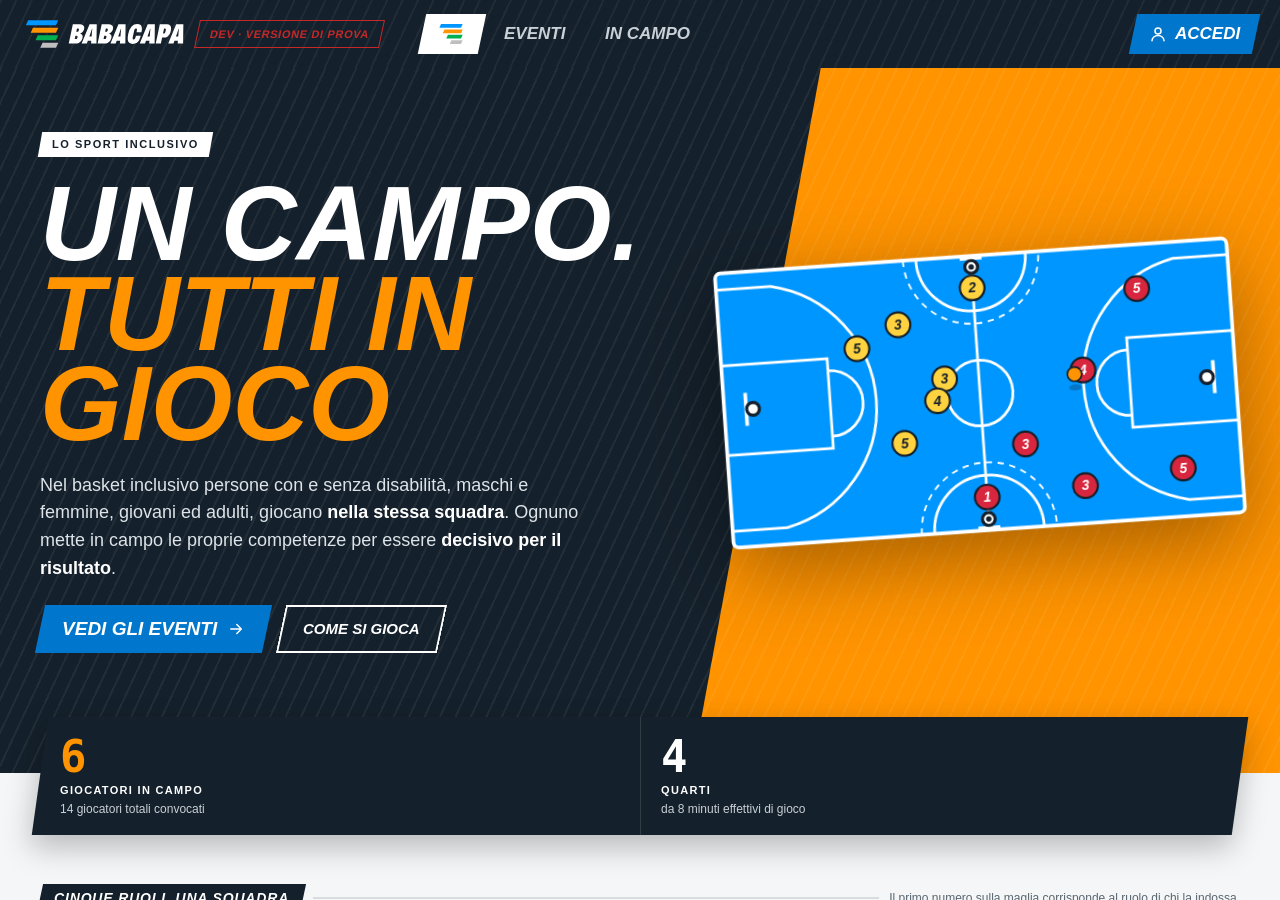
==== commit 5893716d: "DEV 1.34.4-dev.1" ====
--- a/index.html
+++ b/index.html
@@ -49,6 +49,7 @@
 <script src="vendor/pdf-lib.min.js"></script>
 <script src="design-system/spin-core.js"></script>
 <script src="design-system/event-poster.js"></script>
+<script src="design-system/event-flyer.js"></script>
 <script src="design-system/events-tab.js"></script>
 <script src="design-system/competition-page.js"></script>
 <script src="design-system/live.js"></script>
--- a/design-system/components.css
+++ b/design-system/components.css
@@ -38,6 +38,13 @@
 .field textarea{height:auto;padding:var(--space-8) var(--space-12);line-height:1.4;resize:none}
 .field :is(input,select,textarea):focus{outline:none;border-color:var(--focus);box-shadow:0 0 0 3px var(--primary-soft)}
 
+
+/* Password con l'occhio (1.34.2: pwEyes in 04-guscio-accesso.js avvolge ogni input password) */
+.pwbox{position:relative;display:block;min-width:0}
+.pwbox>input{width:100%;padding-right:var(--space-48)!important}
+.pweye{position:absolute;top:0;right:0;bottom:0;width:var(--space-48);display:flex;align-items:center;justify-content:center;padding:0;border:0;background:none;color:var(--muted);cursor:pointer;-webkit-tap-highlight-color:transparent}
+.pweye svg{width:20px;height:20px}
+.pweye[aria-pressed="true"]{color:var(--primary)}
 /* Segmented */
 .seg{display:inline-flex;border:1px solid var(--line-strong);border-radius:var(--radius-sm);overflow:hidden}
 .seg button{height:34px;min-width:34px;padding:0 var(--space-8);border:0;background:transparent;color:var(--muted);font-size:var(--fs-13);font-weight:700}
--- a/platform.css
+++ b/platform.css
@@ -480,6 +480,8 @@
 .rcx-next b{font-size:var(--fs-12);letter-spacing:.08em;text-transform:uppercase;color:var(--muted)}
 .rcx-sign,.rcx-none{margin:0;font-size:var(--fs-13);color:var(--muted)}
 .rcx-share{gap:var(--space-8)}
+/* Risultato inserito dall'organizzatore (1.34.3) */
+.rsx{display:flex;align-items:center;gap:var(--space-12);flex-wrap:wrap}
 .rcx-org{display:flex;align-items:center;gap:var(--space-12);flex-wrap:wrap;padding:var(--space-8) 0;border-bottom:1px solid var(--line)}
 /* campi della revisione: il riquadro (.sp-input, alto 44 px nel kit) cresce con il testo, che va a capo e resta dentro */
 .rcx-ed .sp-input:has(textarea){height:auto;align-items:stretch;padding:var(--space-8) var(--space-12)}
@@ -1256,3 +1258,17 @@
 .sostf:hover,.sostf:focus-visible{background:var(--sunk)}
 .sostf .sp-col{align-items:flex-start}
 .soplus{min-width:var(--space-32);justify-content:center}
+
+/* Live (1.34.0-dev.14, Diego): casella "Iscriviti alla compilazione" accanto a "Compila il referto" */
+.lvi-row{margin-top:var(--space-12);flex-wrap:wrap}
+.lvi-f{flex:0 1 auto;align-items:center;padding:0 var(--space-8);cursor:pointer}
+.lvi-f input{width:22px;height:22px;flex:none}
+.lvi-f span{display:flex;flex-direction:column;font-weight:700;color:var(--ink)}
+.lvi-f small{font-weight:400;color:var(--muted)}
+/* Tirare per aggiornare (1.34.2, solo app nativa: 04-guscio-accesso.js, PTR) */
+.ptr{position:fixed;left:50%;top:calc(env(safe-area-inset-top,0px) + var(--space-8));z-index:60;width:40px;height:40px;display:flex;align-items:center;justify-content:center;
+  border-radius:var(--radius-round);background:var(--surface);color:var(--muted);box-shadow:var(--shadow-2);pointer-events:none;transform:translate(-50%,0)}
+.ptr svg{width:22px;height:22px}
+.ptr.is-go{color:var(--primary)}
+.ptr.is-spin svg{animation:ptrspin .7s linear infinite}
+@keyframes ptrspin{to{transform:rotate(360deg)}}
--- a/design-system/event-poster.css
+++ b/design-system/event-poster.css
@@ -95,6 +95,10 @@
 .ep-live{display:inline-flex;align-items:center;gap:6px;padding:3px 10px;background:var(--ep-live);color:var(--on-stage);transform:skewX(-10deg);font-size:var(--fs-11);font-weight:800;letter-spacing:.12em;text-transform:uppercase}
 .ep-live::before{content:"";width:7px;height:7px;border-radius:var(--radius-pill);background:var(--on-stage)}
 .ep-when{font-family:var(--font-display);font-weight:900;font-stretch:62%;font-style:italic;font-size:var(--ep-when);text-transform:uppercase;color:var(--ink)}
+/* SP-IN 2026-11-06 (1.34.2): nell'app nativa data e ora salvano la gara nel calendario */
+.ep-when--btn{display:inline-flex;align-items:center;gap:var(--space-8);margin:0;padding:var(--space-4) 0;border:0;background:none;cursor:pointer;-webkit-tap-highlight-color:transparent}
+.ep-when--btn svg{width:1em;height:1em;flex:none;color:var(--primary)}
+.ep-when--btn:active{opacity:.6}
 .ep-place{display:inline-flex;align-items:center;gap:6px;font-size:var(--fs-13);font-weight:600;color:var(--muted);text-decoration:none}
 .ep-place svg{width:15px;height:15px;flex:none}
 
@@ -237,3 +241,9 @@
 @keyframes ep-pulse{0%,100%{transform:scale(1);opacity:1}50%{transform:scale(.6);opacity:.55}}
 @keyframes ep-ripple{0%{transform:scale(1);opacity:.85}100%{transform:scale(3.2);opacity:0}}
 @media (prefers-reduced-motion: reduce){.ep-livebtn,.ep-livedot,.ep-livedot::after{animation:none}}
+.ep-livebox--pre,.ep-livebox--no{padding:16px 18px}
+.ep-livebox--no{box-shadow:var(--shadow-1);color:var(--muted)}
+.ep-livepre{margin:0;font-size:var(--fs-15);line-height:1.4;color:inherit}
+.ep-livebox--pre .ep-livepre{color:var(--ink)}
+.ep-livesoon{display:inline-grid;place-items:center;min-height:44px;padding:8px 20px;text-align:center;box-shadow:inset 0 0 0 2px var(--ep-live);color:var(--ep-live);transform:skewX(var(--ep-skew))}
+.ep-livesoon>span{transform:skewX(var(--ep-unskew));font-family:var(--font-display);font-size:var(--fs-17);font-weight:900;font-stretch:62%;font-style:italic;text-transform:uppercase;letter-spacing:.04em}
--- a/design-system/live.css
+++ b/design-system/live.css
@@ -390,4 +390,12 @@
 .lv [hidden]{display:none!important}
 .lv-empty{padding:24px 8px;text-align:center;font-size:var(--fs-14);color:var(--lv-mut2)}
 
+/* attesa (Diego, 2026-11-06): referto aperto, formazioni di ingresso non ancora confermate */
+.lv-tk.lv-tk-wait{background:var(--lv-stage);color:var(--lv-white)}
+.lv-wait-teams{display:flex;align-items:center;gap:18px}
+.lv-wait-teams .lv-crest-l{box-shadow:0 0 0 3px var(--lv-c),0 8px 20px rgba(0,0,0,.25)}
+.lv-wait-vs{font-size:28px;font-weight:900;font-stretch:62%;font-style:italic;text-transform:uppercase;opacity:.8}
+.lv-wait-p{margin:0;font-size:22px;font-weight:800;font-stretch:62%;font-style:italic;text-transform:uppercase;letter-spacing:.04em}
+.lv-tablet .lv-wait-p{font-size:30px}
+
 @media (prefers-reduced-motion: reduce){.lv *,.lv *::before,.lv *::after{animation-duration:.01ms!important;animation-iteration-count:1!important;transition:none!important}}
--- a/design-system/landing.css
+++ b/design-system/landing.css
@@ -93,6 +93,8 @@
 .lpx-cta-ev{display:flex;flex-direction:column;gap:8px;width:100%}
 .lpx-cta-ev .lpx-rule{background:rgba(255,255,255,.18)}
 .lpx-cta-ev .lpx-tag{background:var(--on-stage);color:var(--scorebox)}
+/* SP-IN (2026-11-07): pulsante sotto i prossimi eventi */
+.lpx-cta-more{display:flex;justify-content:flex-end;margin-top:var(--space-8)}
 .lpx-ev{position:relative;display:flex;align-items:center;gap:12px;width:100%;box-sizing:border-box;padding:12px 36px 12px 12px;border:0;border-radius:4px;background:rgba(255,255,255,.06);box-shadow:inset 4px 0 0 var(--ty);color:var(--on-stage);text-align:left;text-decoration:none;cursor:pointer}
 @media (hover:hover){.lpx-ev:hover{background:rgba(255,255,255,.12)}}
 .lpx-ev-band{flex:none;display:flex;align-items:center;gap:8px}
--- a/design-system/registri.css
+++ b/design-system/registri.css
@@ -328,3 +328,9 @@
 .sp-choice:has(input:checked){box-shadow:inset 3px 0 0 var(--ink);padding-left:var(--space-12)}
 .sp-choice:has(input:focus-visible){outline:2px solid var(--focus);outline-offset:-2px}
 .tpx-f{align-items:center;gap:var(--space-8);flex-wrap:wrap;padding-top:var(--space-4)}
+/* Convocazione (1.34.4, Diego 2026-11-09): su PC e tablet intestazione e avvisi fermi, le due colonne scorrono ognuna per conto
+   suo, alte quanto lo spazio sotto l'intestazione (--cvx-h, lo calcola cvxFix); i pulsanti inclinati non vanno tagliati */
+@container sp (min-width:900px){
+  .cvx-grid{height:var(--cvx-h,auto);align-items:stretch}
+  .cvx-grid>.sp-main,.cvx-grid>.sp-side{min-height:0;overflow-y:auto;overscroll-behavior:contain;margin:0 calc(-1 * var(--space-8));padding:0 var(--space-8) var(--space-32)}
+}
--- a/design-system/referto-guide.css
+++ b/design-system/referto-guide.css
@@ -78,24 +78,6 @@
 .rgd-end p b{color:var(--ink)}
 .rgd-end div{display:flex;gap:10px;padding-top:6px}
 
-/* ---------- voto ---------- */
-.rgd-vote{display:flex;flex-direction:column;gap:14px;padding:22px 24px}
-.rgd-vote h2{margin:0;font-size:22px;font-weight:800}
-.rgd-vote-sub{margin:-8px 0 0;font-size:var(--fs-14);color:var(--muted)}
-.rgd-stars{display:flex;align-items:center;gap:10px}
-.rgd-stars button{border:0;background:none;padding:0;color:var(--line-strong);display:grid;border-radius:var(--radius-sm)}
-.rgd-stars button.on{color:#ff9300}
-.rgd-stars button.on svg{fill:currentColor}
-.rgd-star-l{margin-left:8px;font-size:16px}
-.rgd-tags{margin:0;padding:0;border:0;display:flex;flex-wrap:wrap;gap:8px}
-.rgd-tags legend{padding:0;margin-bottom:8px;font-size:var(--fs-13);font-weight:700}
-.rgd-tags button{height:38px;padding:0 16px;border-radius:var(--radius-pill);border:1.5px solid var(--line-strong);background:var(--surface);color:var(--ink);font-size:var(--fs-14);font-weight:700}
-.rgd-tags button[aria-pressed=true]{border-color:var(--primary);background:var(--primary-soft,#dcefff);color:var(--primary)}
-.rgd-note{min-height:76px;box-sizing:border-box;padding:10px 12px;border:1.5px solid var(--line-strong);border-radius:var(--radius-md);background:var(--surface);color:var(--ink);font:inherit;font-size:var(--fs-15);resize:vertical}
-.rgd-vote-act{display:flex;justify-content:flex-end;gap:10px}
-.rgd-vote-done{margin:0;display:flex;align-items:center;gap:10px;padding:16px 20px;font-weight:700}
-.rgd-vote-done .rgd-i{color:var(--ok)}
-
 @media (prefers-reduced-motion:reduce){.rgd-spot,.rgd-card{transition:none}}
 
 /* SP-IN (2026-10-26): pagina della guida (Tuo profilo › Guida al referto) e benvenuto a tutto schermo sopra il referto */
@@ -117,13 +99,3 @@
 .sp[data-register] .btn.rgd-btn::before{background:var(--surface);box-shadow:inset 0 0 0 2px var(--action)}
 .sp[data-register] .btn.rgd-btn.rgd-btn--ok{color:var(--ok-fill)}
 .sp[data-register] .btn.rgd-btn.rgd-btn--ok::before{box-shadow:inset 0 0 0 2px var(--ok-fill)}
-
-/* SP-IN (2026-10-27, Diego): su tablet, nel browser, il referto si apre solo dall'icona sulla schermata Home (appNeedHTML) */
-.appneed{display:flex;flex-direction:column;gap:var(--space-8);padding:var(--space-16);border-radius:var(--radius-md);background:var(--primary-soft,#dcefff);color:var(--ink);font-size:var(--fs-15);line-height:1.45}
-.appneed-t{font-size:var(--fs-17)}
-.appneed p{margin:0}
-.appneed ol{margin:0;padding-left:1.4em;display:flex;flex-direction:column;gap:var(--space-4)}
-.appneed .btn{align-self:flex-start}
-.appneed-n{color:var(--muted);font-size:var(--fs-14)}
-.appneed-bar{flex:none;display:flex;align-items:center;gap:var(--space-12);padding:var(--space-8) var(--space-16);background:var(--primary-soft,#dcefff);color:var(--ink);font-size:var(--fs-14);font-weight:600}
-.appneed-bar .btn{flex:none;height:36px}
